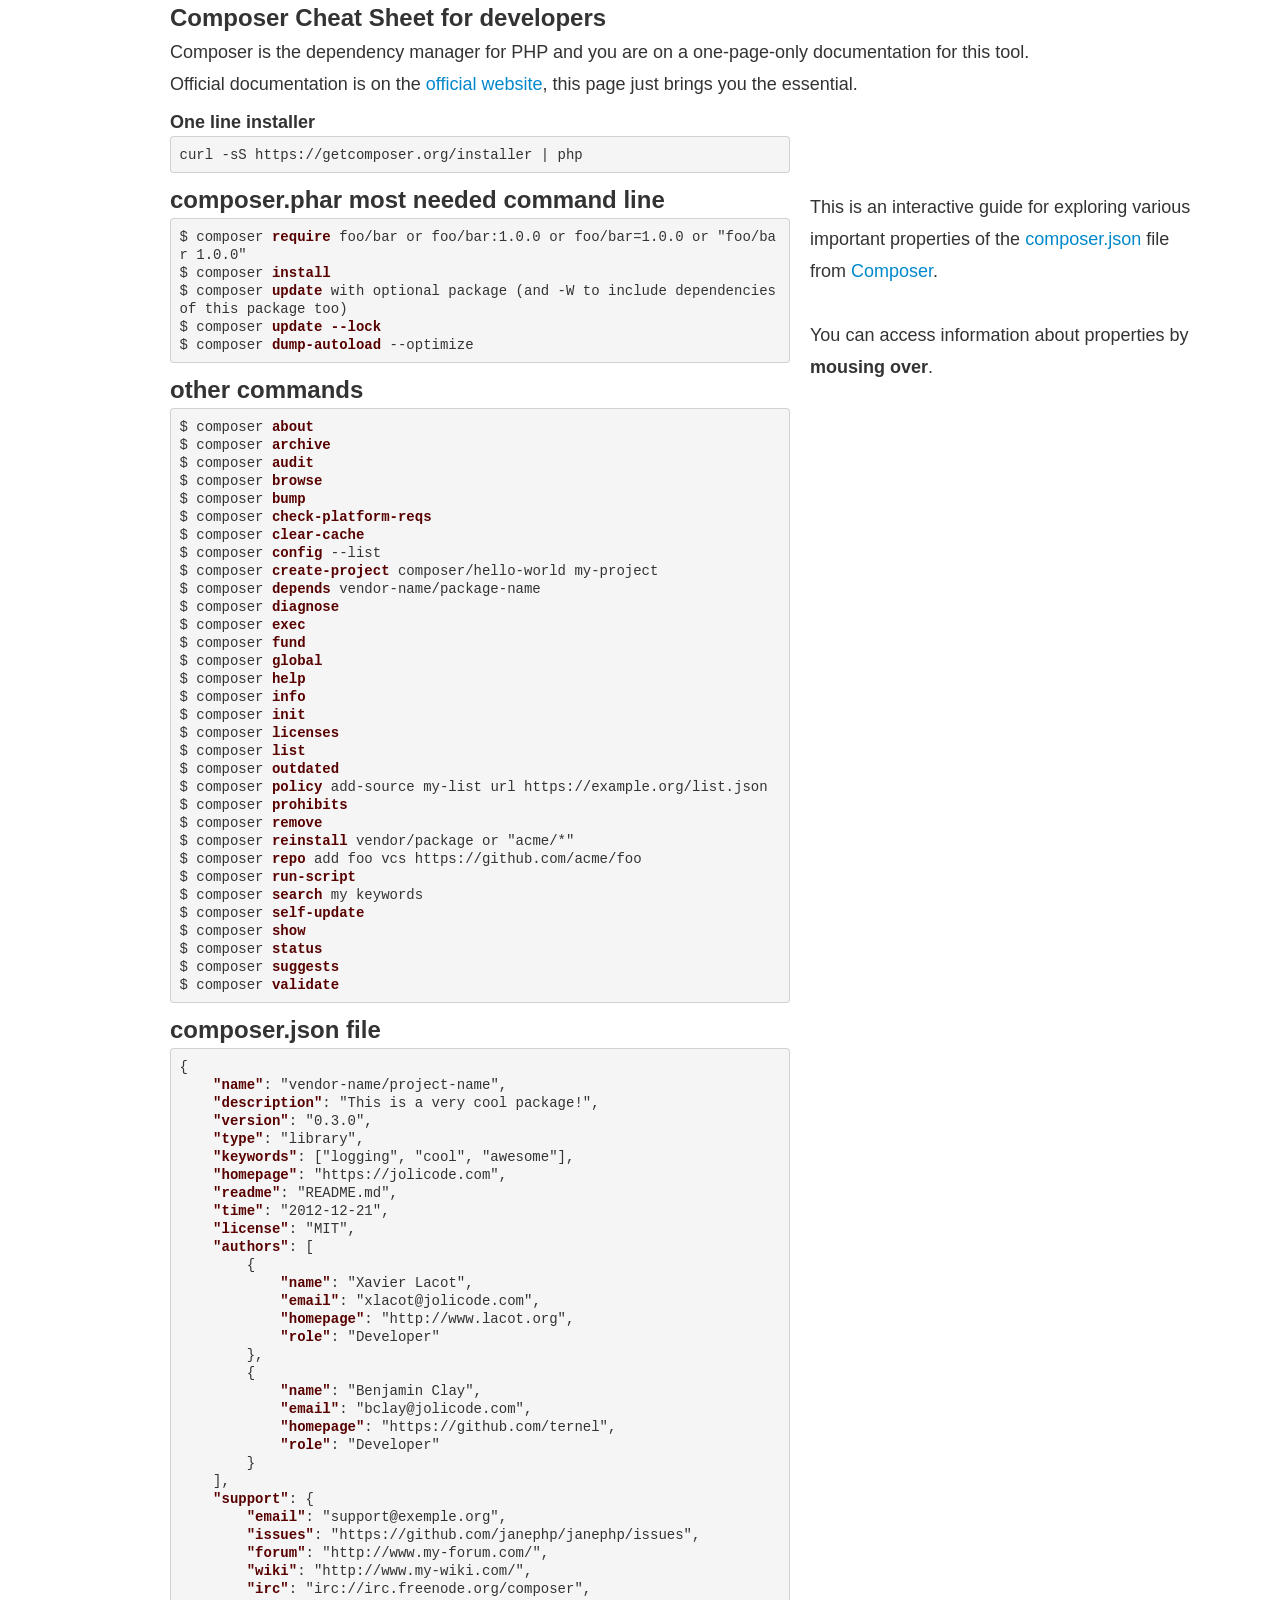
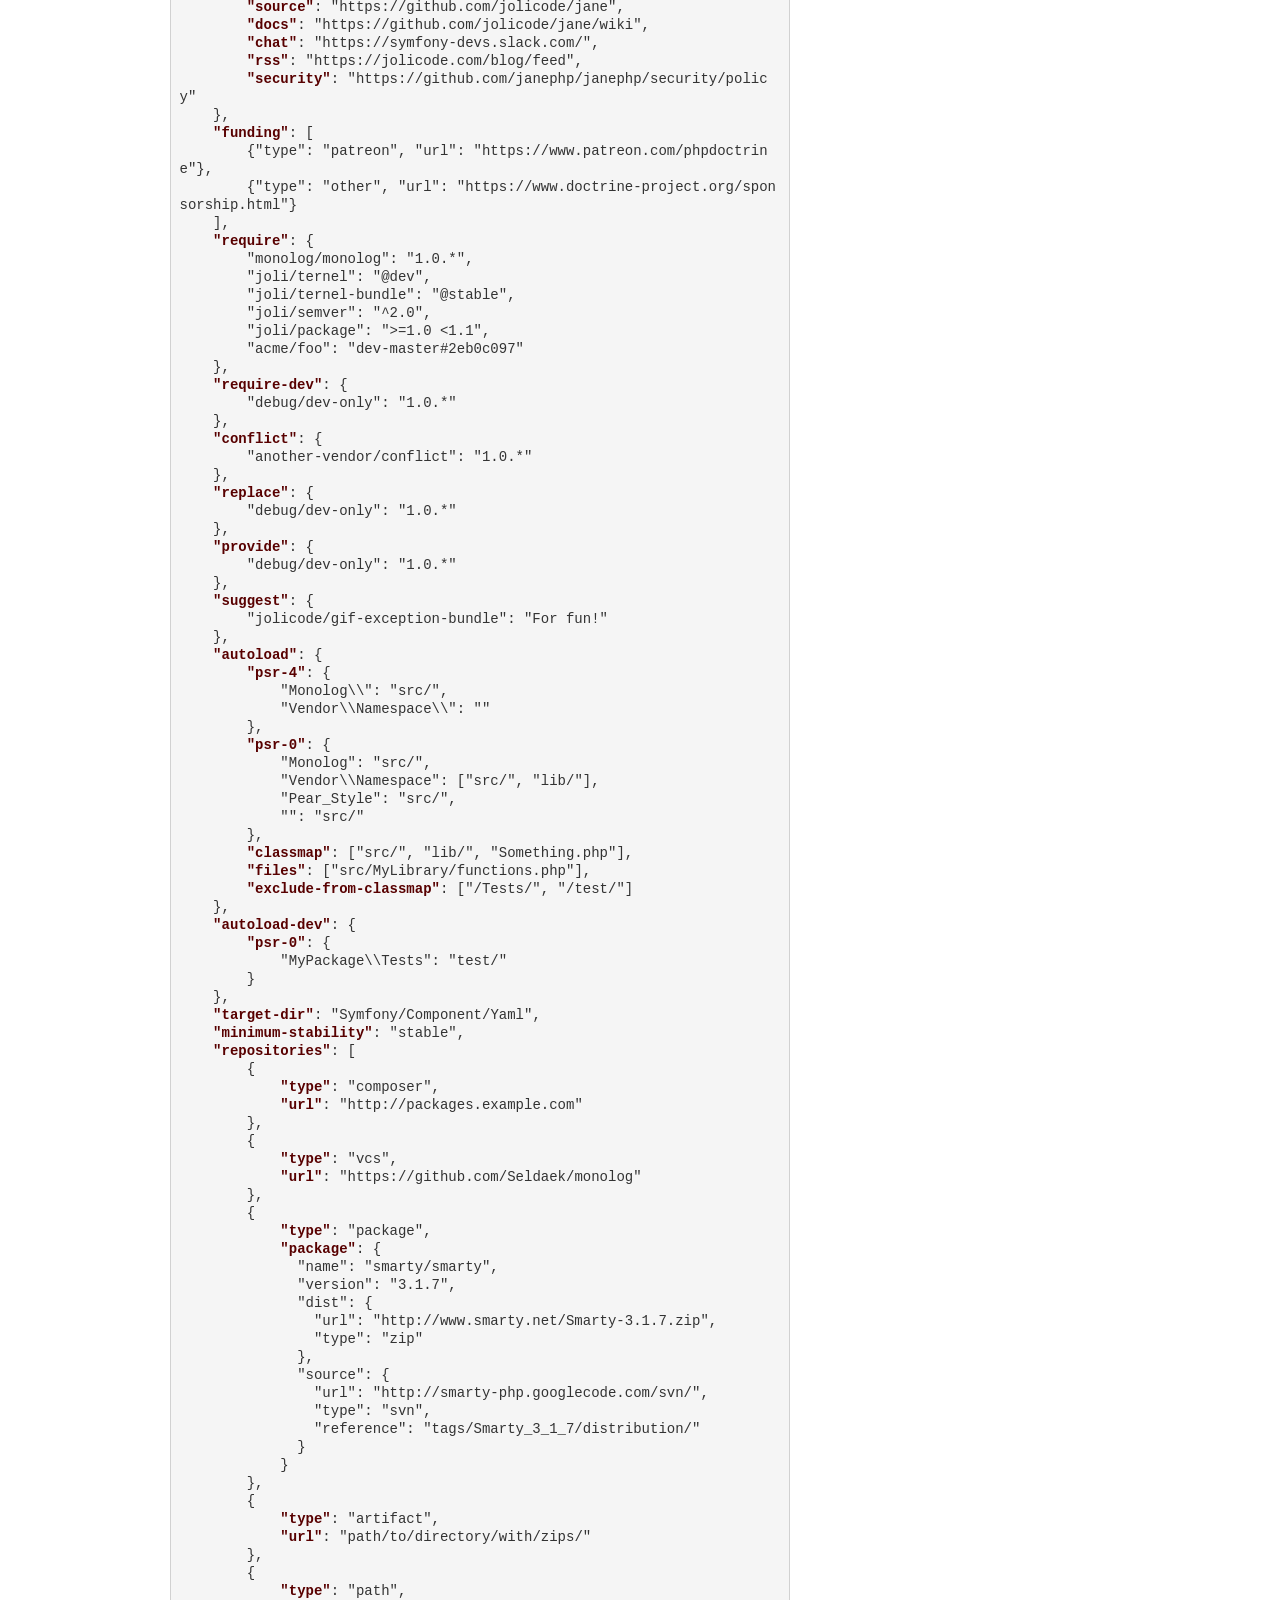
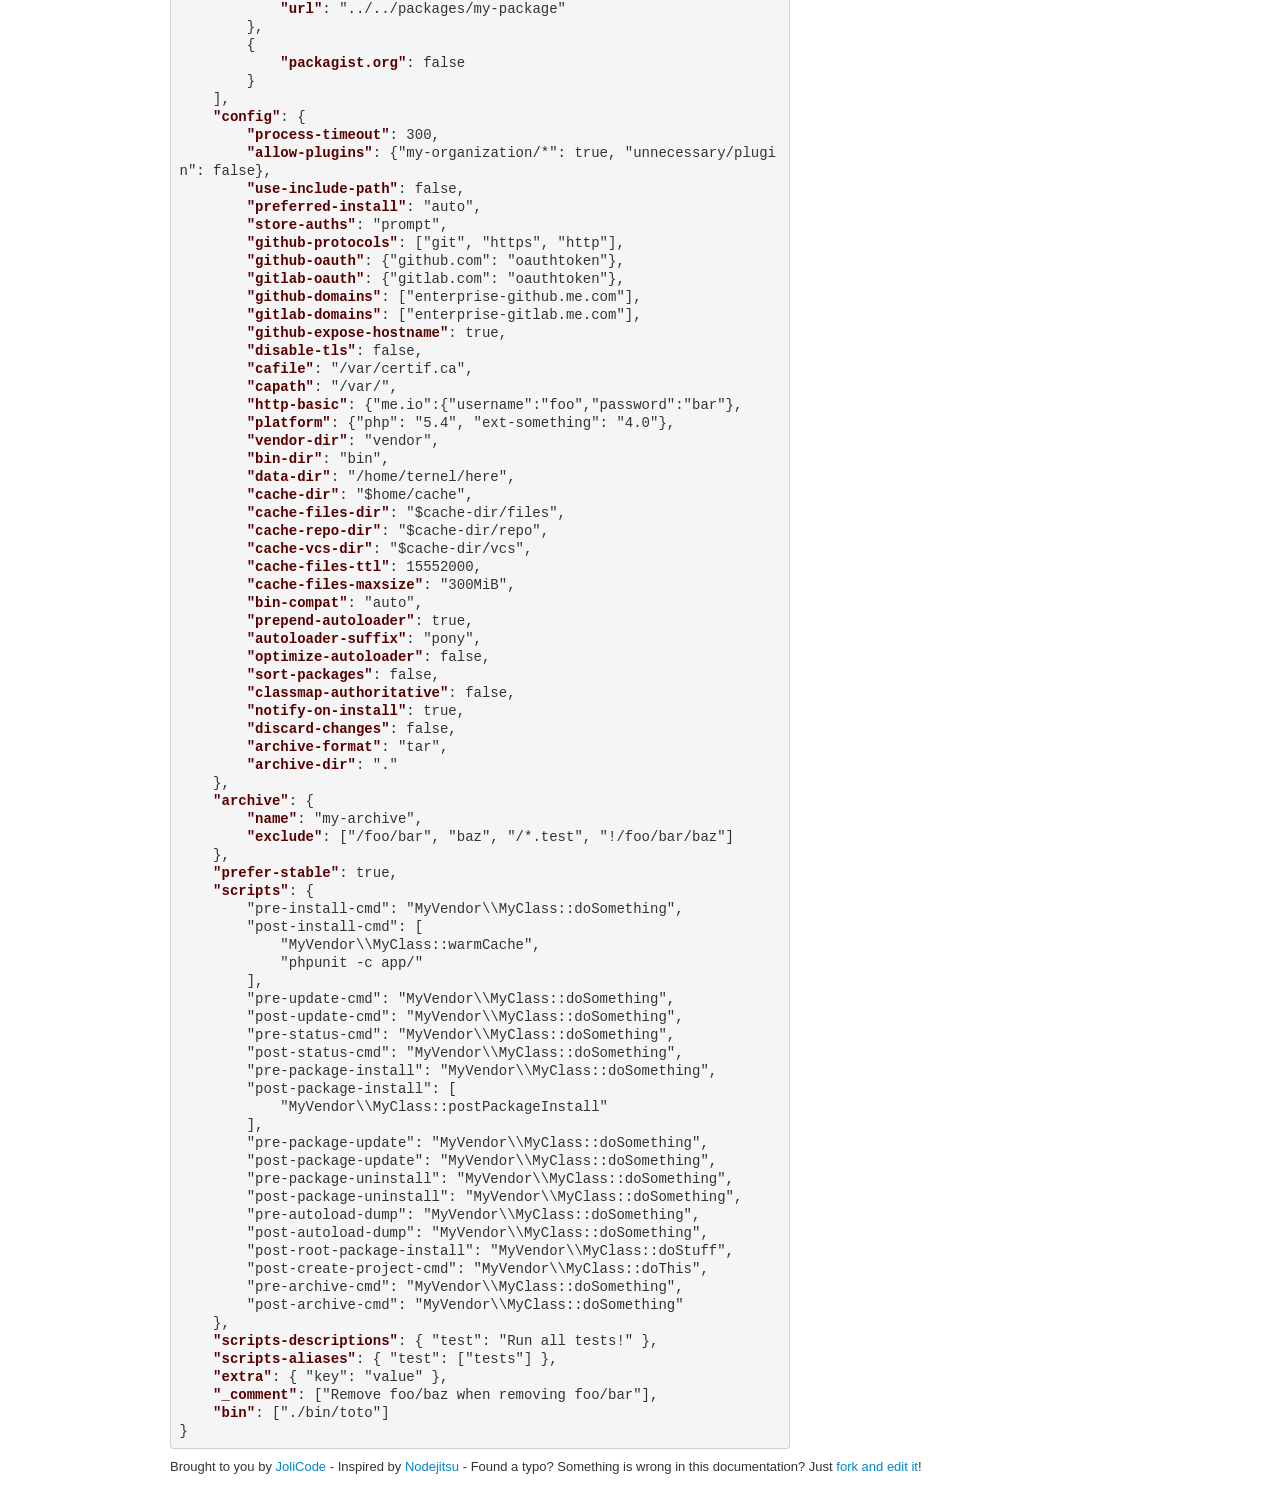
==== index.html @ 132d3a02 "Update cheatsheet to match current Composer 2.x docs - Add new composer.json properties: readme, fun" ====
<!doctype html>
<html lang="en">
  <head>
    <meta charset="utf-8">
    <meta name="viewport" content="width=device-width, initial-scale=1.0">
    <title>Composer.json Schema CheatSheet - Dependency Manager for PHP</title>
    <meta name="description" content="Fancy cheatsheet for Composer, the dependency manager of PHP" />
    <meta name="keywords" content="help, documentation, cheat sheet, composer" />
    <link rel="stylesheet" type="text/css" href="bootstrap.css?v2">
    <script type="text/javascript" src="jquery-1.7.2.min.js"></script>
    <script type="text/javascript">
    var schema = '';
    var hints = {
      "home": { "text": "This is an interactive guide for exploring various important properties of the <a href='http://composer.json.jolicode.com/'>composer.json</a> file from <a href='http://getcomposer.org'>Composer</a>. <br/> <br/> You can access information about properties by <strong>mousing over</strong>.", "deprecated": null },
      "name": { "text": "<p>The name of the package. It consists of vendor name and project name, separated by <code>/</code>.</p><br /><br />Examples:<br /><br />monolog/monolog<br />igorw/event-source<br />Required for published packages (libraries).<br /><br />The name must be lowercase and consist of words separated by <code>-</code>, <code>.</code> or <code>_</code>. Before Composer 2.0, a name could contain any character.", "deprecated": null },
      "description": { "text": "A short description of the package. Usually this is just one line long.<br /><br />Required for published packages (libraries).", "deprecated": null },
      "version": { "text": "This must follow the format of <code>X.Y.Z</code> or <code>vX.Y.Z</code> with an optional suffix of <code>-dev</code>, <code>-patch</code> (<code>-p</code>), <code>-alpha</code> (<code>-a</code>), <code>-beta</code> (<code>-b</code>) or <code>-RC</code>. The patch, alpha, beta and RC suffixes can also be followed by a number.<br /><br />Examples:<br /><br /><pre><code>1.0.0<br />1.0.2<br />1.1.0<br />0.2.5<br />1.0.0-dev<br />1.0.0-alpha3<br />1.0.0-beta2<br />1.0.0-RC5<br />v2.0.4-p1<br /><br /></code></pre>Optional if the package repository can infer the version from somewhere, such as the VCS tag name in the VCS repository. In that case it is also recommended to omit it.", "deprecated": null },
      "type": { "text": "<p>Package types are used for custom installation logic. If you have a package that needs some special logic, you can define a custom type. This could be a <code>symfony-bundle</code>, a <code>wordpress-plugin</code> or a <code>typo3-module</code>. These types will all be specific to certain projects, and they will need to provide an installer capable of installing packages of that type.</p>", "deprecated": null },
      "keywords": { "text": "An array of keywords that the package is related to. These can be used for searching and filtering.<br /><br />The special keywords <code>dev</code>, <code>testing</code> and <code>static analysis</code> make <code>composer require</code> prompt users to add the package to <code>require-dev</code> instead of <code>require</code>. Only unicode letters or numbers, space, dot, underscore and dash are allowed.", "deprecated": null },
      "homepage": { "text": "An URL to the website of the project.", "deprecated": null },
      "readme": { "text": "A relative path to the readme document. Defaults to <code>README.md</code>.<br /><br />Mainly useful for packages not on GitHub, as for GitHub packages Packagist.org will use the readme API to fetch the one detected by GitHub.", "deprecated": null },
      "time": { "text": "Release date of the version.<br />Must be in <code>YYYY-MM-DD</code> or <code>YYYY-MM-DD HH:MM:SS</code> format in UTC timezone.", "deprecated": null },
      "license": { "text": "The license of the package. This can be either a string or an array of strings.<br />The recommended notation for the most common licenses is (alphabetical):<br /><code>Apache-2.0<br />BSD-2-Clause<br />BSD-3-Clause<br />BSD-4-Clause<br />GPL-2.0-only / GPL-2.0-or-later<br />GPL-3.0-only / GPL-3.0-or-later<br />LGPL-2.1-only / LGPL-2.1-or-later<br />LGPL-3.0-only / LGPL-3.0-or-later<br />MIT</code><br />For closed-source software, you may use <code>proprietary</code> as the license identifier.", "deprecated": null },
      "authors": { "text": "The authors of the package. This is an array of objects.", "deprecated": null },
        "authors-name": { "text": "The author's name. Usually his real name.", "deprecated": null },
        "authors-email": { "text": "The author's email address.", "deprecated": null },
        "authors-homepage": { "text": "An URL to the author's website.", "deprecated": null },
        "authors-role": { "text": "The authors' role in the project (e.g. developer or translator)", "deprecated": null },
      "support": { "text": "Various information to get support about the project.", "deprecated": null },
        "support-email": { "text": "Email address for support.", "deprecated": null },
        "support-issues": { "text": "URL to the Issue Tracker.", "deprecated": null },
        "support-forum": { "text": "URL to the Forum.", "deprecated": null },
        "support-wiki": { "text": "URL to the Wiki.", "deprecated": null },
        "support-irc": { "text": "IRC channel for support, as irc://server/channel.", "deprecated": null },
        "support-source": { "text": "URL to browse or download the sources.", "deprecated": null },
        "support-docs": { "text": "URL to the documentation.", "deprecated": null },
        "support-chat": { "text": "URL to the chat channel.", "deprecated": null },
      "support-rss": { "text": "URL to the RSS feed.", "deprecated": null },
      "support-security": { "text": "URL to the vulnerability disclosure policy (VDP).", "deprecated": null },
      "funding": { "text": "A list of URLs to provide funding to the package authors for maintenance and development of new functionality.<br />Each entry consists of <code>type</code> (the platform, e.g. patreon, opencollective, tidelift or github) and <code>url</code>.", "deprecated": null },
      "require": { "text": "Lists packages required by this package. The package will not be installed unless those requirements can be met.<br />It take an object which maps package names to <a href=\"https://getcomposer.org/doc/01-basic-usage.md#package-versions\">version constraints</a>. <br/><code>require</code> and <code>require-dev</code> additionally support stability flags (root-only). These allow you to further restrict or expand the stability of a package beyond the scope of the <a href=\"http://getcomposer.org/doc/#minimum-stability\">minimum-stability</a> setting. You can apply them to a constraint, or just apply them to an empty constraint if you want to allow unstable packages of a dependency's dependency for example.<br /><code>require</code> and <code>require-dev</code> additionally support explicit references (i.e. commit) for dev versions to make sure they are blocked to a given state, even when you run update. These only work if you explicitly require a dev version and append the reference with <code>#&lt;ref&gt;</code>.<br /><br />Examples:<br /><br /><pre><code><br /><span class=\"key\">\"vendor/package\": </span> \"1.3.2\", <br />// exactly 1.3.2<br /><span class=\"key\">\"vendor/package\": </span> \"&gt=1.3.2\", <br />// anything above or equal to 1.3.2<br /><span class=\"key\">\"vendor/package\": </span> \"&lt1.3.2\", <br />// anything below 1.3.2<br /><span class=\"key\">\"vendor/package\": </span> \"1.3.*\", <br />// &gt=1.3.0 &lt1.4.0<br /><span class=\"key\">\"vendor/package\": </span> \"~1.3.2\", <br />// &gt=1.3.2 &lt1.4.0<br /><span class=\"key\">\"vendor/package\": </span> \"~1.3\", <br />// &gt=1.3.0 &lt2.0.0<br /><span class=\"key\">\"vendor/package\": </span> \"^1.3.2\", <br />// &gt=1.3.2 &lt2.0.0<br /><span class=\"key\">\"vendor/package\": </span> \"^0.3.2\", <br />// &gt=0.3.2 &lt0.4.0 // except if major version is 0 <br /><br />&gt, &lt, &gt=, &lt= specify upper / lower bounds<br />* wildcard<br />~ allows last digit specified to go up<br />^ doesn't allow breaking changes</code></pre>", "deprecated": "The <code>dev-master#&lt;ref&gt;</code> explicit references are discouraged and not actively supported: the package metadata is read from the branch, not the pinned commit. Only use as a temporary fix during development; prefer tagged releases." },
      "require-dev": { "text": "Lists packages required for developing this package, or running tests, etc. (root-only).<br /><br />The dev requirements of the root package are installed by default. Both <code>install</code> and <code>update</code> support the <code>--no-dev</code> option that prevents dev dependencies from being installed.<br />Packages listed here and their dependencies can not overrule the resolution found with the packages listed in require. If you run into such a conflict, you can specify the conflicting package in the require section and require the right version number to resolve the conflict.<br /><br />Examples:<br /><br /><pre><code><br /><span class=\"key\">\"vendor/package\": </span> \"1.3.2\", <br />// exactly 1.3.2<br /><span class=\"key\">\"vendor/package\": </span> \"&gt=1.3.2\", <br />// anything above or equal to 1.3.2<br /><span class=\"key\">\"vendor/package\": </span> \"&lt1.3.2\", <br />// anything below 1.3.2<br /><span class=\"key\">\"vendor/package\": </span> \"1.3.*\", <br />// &gt=1.3.0 &lt1.4.0<br /><span class=\"key\">\"vendor/package\": </span> \"~1.3.2\", <br />// &gt=1.3.2 &lt1.4.0<br /><span class=\"key\">\"vendor/package\": </span> \"~1.3\", <br />// &gt=1.3.0 &lt2.0.0<br /><span class=\"key\">\"vendor/package\": </span> \"^1.3.2\", <br />// &gt=1.3.2 &lt2.0.0<br /><span class=\"key\">\"vendor/package\": </span> \"^0.3.2\", <br />// &gt=0.3.2 &lt0.4.0 // except if major version is 0 <br /><br />&gt, &lt, &gt=, &lt= specify upper / lower bounds<br />* wildcard<br />~ allows last digit specified to go up<br />^ doesn't allow breaking changes</code></pre>", "deprecated": null },
      "conflict": { "text": "Lists packages that conflict with this version of this package. They will not be allowed to be installed together with your package.<br /><br />Note: when specifying ranges like <code>&lt;1.0 &gt;=1.1</code>, this conflicts with all versions that are less than 1.0 <em>and</em> equal or newer than 1.1 at the same time — you probably want <code>&lt;1.0 || &gt;=1.1</code> instead.", "deprecated": null },
      "replace": { "text": "Lists packages that are replaced by this package. This allows you to fork a package, publish it under a different name with its own version numbers, while packages requiring the original package continue to work with your fork because it replaces the original package.<br /><br />This is also useful for packages that contain sub-packages, for example the main symfony/symfony package contains all the Symfony Components which are also available as individual packages. If you require the main package it will automatically fulfill any requirement of one of the individual components, since it replaces them.<br /><br />Caution is advised when using replace for the sub-package purpose explained above. You should then typically only replace using <code>self.version</code> as a version constraint, to make sure the main package only replaces the sub-packages of that exact version, and not any other version, which would be incorrect.", "deprecated": null },
      "provide": { "text": "List of other packages that are provided by this package. This is mostly useful for implementations of common interfaces. A package could depend on some virtual package e.g. <code>psr/log-implementation</code>, any library that implements this interface would simply list it in <code>provide</code>.<br /><br />Using <code>provide</code> with the name of an actual package rather than a virtual one implies that the code of that package is also shipped, in which case <code>replace</code> is generally a better choice.", "deprecated": null },
      "suggest": { "text": "Suggested packages that can enhance or work well with this package. These are just informational and are displayed after the package is installed, to give your users a hint that they could add more packages, even though they are not strictly required.<br />The format is like package links above, except that the values are free text and not version constraints.", "deprecated": null },
      "autoload": { "text": "Autoload mapping for a PHP autoloader.<br/><br/>Currently <a href=\"http://www.php-fig.org/psr/psr-4/\">PSR-4</a> autoloading, <a href=\"https://github.com/php-fig/fig-standards/blob/master/accepted/PSR-0.md\">PSR-0</a> autoloading, classmap generation and files are supported. PSR-4 is the recommended way though since it offers greater ease of use (no need to regenerate the autoloader when you add classes).<br /><br />Under the <code>psr-4</code> key you define a mapping from namespaces to paths, relative to the package root. When autoloading a class like <code>Foo\\Bar\\Baz</code> a namespace prefix <code>Foo\\</code> pointing to a directory <code>src/</code> means that the autoloader will look for a file named <code>src/Bar/Baz.php</code> and include it if present. Note that as opposed to the older PSR-0 style, the prefix (<code>Foo\\</code>) is not present in the file path.<br /><br />Under the <code>psr-0</code> key you define a mapping from namespaces to paths, relative to the package root. Note that this also supports the PEAR-style non-namespaced convention.", "deprecated": null },
      "autoload-dev": { "text": "Same as \"autoload\", but only considered in development mode (root-only).", "deprecated": null },
      "autoload-exclude-from-classmap": { "text": "If you want to exclude some files or folders from the classmap you can use the <code>exclude-from-classmap</code> property. Useful to exclude test classes in your live environment, for example, as those will be skipped from the classmap even when building an optimized autoloader.<br /><br />The paths are absolute from the package root directory, and support <code>*</code> to match anything but a slash, and <code>**</code> to match anything (<code>**</code> is implicitly added to the end of the paths).", "deprecated": null },
      "target-dir": { "text": "Defines the installation target.<br /><br />In case the package root is below the namespace declaration you cannot autoload properly. target-dir solves this problem.<br /><br />An example is Symfony. There are individual packages for the components. The Yaml component is under <code>Symfony\\Component\\Yaml</code>. The package root is that Yaml directory. To make autoloading possible, we need to make sure that it is not installed into <code>vendor/symfony/yaml</code>, but instead into <code>vendor/symfony/yaml/Symfony/Component/Yaml</code>, so that the autoloader can load it from <code>vendor/symfony/yaml</code>.", "deprecated": "Deprecated in favor of PSR-4: only present to support legacy PSR-0 style autoloading. Not scheduled for removal, but all new code should preferably use PSR-4 without target-dir." },
      "minimum-stability": { "text": "This defines the default behavior for filtering packages by stability. This defaults to <code>stable</code>, so if you rely on a <code>dev</code> package, you should specify it in your file to avoid surprises.<br />All versions of each package are checked for stability, and those that are less stable than the <code>minimum-stability</code> setting will be ignored when resolving your project dependencies. Specific changes to the stability requirements of a given package can be done in <code>require</code> or <code>require-dev</code>.Available options are <code>dev</code>, <code>alpha</code>, <code>beta</code>, <code>RC</code>, and <code>stable</code> (root-only).", "deprecated": null },
      "repositories": { "text": "Custom package repositories to use (root-only: repository declarations of dependencies are ignored).<br />By default composer just uses the packagist repository. By specifying repositories you can get packages from elsewhere. Order is significant: Composer looks from the first to the last repository and picks the first match.", "deprecated": "The <code>pear</code> repository type was removed in Composer 2.0. The object (key/value) notation for repositories is deprecated in favor of the array notation, which now also supports a <code>name</code> property per repository." },
      "repositories-composer": { "text": "The main repository type is the <code>composer</code> repository. It uses a single <code>packages.json</code> file that contains all of the package metadata.<br />This is also the repository type that packagist uses. To reference a <code>composer</code> repository, just supply the path before the <code>packages.json</code> file. In case of packagist, that file is located at <code>/packages.json</code>, so the URL of the repository would be <code>repo.packagist.org</code>. For <code>example.org/packages.json</code> the repository URL would be <code>example.org</code>.<br/>See the <a href=\"http://getcomposer.org/doc/05-repositories.md#composer\">full documentation</a>.", "deprecated": null },
      "repositories-vcs": { "text": "VCS stands for version control system. This includes versioning systems like git, svn or hg. Composer has a repository type for installing packages from these systems.<br/>See the <a href=\"http://getcomposer.org/doc/05-repositories.md#vcs\">full documentation</a>.", "deprecated": null },
      "repositories-package": { "text": "If you want to use a project that does not support composer through any of the means above, you still can define the package yourself by using a <code>package</code> repository.<br />Basically, you define the same information that is included in the <code>composer</code> repository's <code>packages.json</code>, but only for a single package. Again, the minimum required fields are <code>name</code>, <code>version</code>, and either of <code>dist</code> or <code>source</code>.<br/>See the <a href=\"http://getcomposer.org/doc/05-repositories.md#package\">full documentation</a>.", "deprecated": null },
      "repositories-artifact": { "text": "There are some cases, when there is no ability to have one of the previously mentioned repository types online, even the VCS one. Typical example could be cross-organisation library exchange through built artifacts. Of course, most of the times they are private. To simplify maintenance, one can simply use a repository of type <code>artifact</code> with a folder containing ZIP archives of those private packages.<br/>See the <a href=\"http://getcomposer.org/doc/05-repositories.md#artifact\">full documentation</a>.", "deprecated": null },
      "repositories-path": { "text": "In addition to the artifact repository, you can use the path one, which allows you to depend on a relative directory. This can be especially useful when dealing with monolith repositories.<br/>See the <a href=\"http://getcomposer.org/doc/05-repositories.md#path\">full documentation</a>.", "deprecated": null },
      "repositories-disabling-packagist": { "text": "You can disable the default Packagist.org repository by adding this to your <code>composer.json</code>.<br/>See the <a href=\"https://getcomposer.org/doc/05-repositories.md#disabling-packagist-org\">full documentation</a>.", "deprecated": null },
      "config": { "text": "A set of configuration options. It is only used for projects.", "deprecated": null },
      "config-vendor-dir": { "text": "The location where all packages are installed.", "deprecated": null },
      "config-bin-dir": { "text": "The location where all binaries are linked.", "deprecated": null },
      "config-process-timeout": { "text": "The timeout in seconds for process executions, defaults to 300 (5mins).", "deprecated": null },
      "config-allow-plugins": { "text": "Defaults to <code>{}</code>. As of Composer 2.2.0, allows you to restrict which Composer plugins are able to execute code during a Composer run. Set it to an object with package name patterns as keys, values being <code>true</code> to allow and <code>false</code> to disallow while suppressing further warnings and prompts. You can also set it to <code>false</code> to disallow all plugins, or <code>true</code> to allow all (NOT recommended).", "deprecated": null },
      "config-notify-on-install": { "text": "Composer allows repositories to define a notification URL, so that they get notified whenever a package from that repository is installed. This option allows you to disable that behaviour.", "deprecated": null },
      "config-github-protocols": { "text": "A list of protocols to use for github.com clones, in priority order.", "deprecated": null },
      "config-use-include-path": { "text": "If true, the Composer autoloader will also look for classes in the PHP include path.", "deprecated": null },
      "config-preferred-install": { "text": "Can be any of <code>source</code>, <code>dist</code> or <code>auto</code>. This option allows you to set the install method Composer will prefer to use.", "deprecated": null },
      "config-github-oauth": { "text": "A list of domain names and oauth keys. Oauthtoken is used to access private repositories on github and to circumvent the low IP-based rate limiting of their API.", "deprecated": null },
      "config-gitlab-oauth": { "text": "A list of domain names and oauth keys. Oauthtoken is used to access private repositories on gitlab.", "deprecated": null },
      "config-github-domains": { "text": "A list of domains to use in github mode. This is used for GitHub Enterprise setups, defaults to [\"github.com\"].", "deprecated": null },
      "config-gitlab-domains": { "text": "A list of domains to use in gitlab mode.", "deprecated": null },
      "config-disable-tls": { "text": "If set to true all HTTPS URLs will be tried with HTTP instead and no network level encryption is performed. Enabling this is a security risk and is NOT recommended. The better way is to enable the php_openssl extension in php.ini.", "deprecated": null },
      "config-cafile": { "text": "Location of Certificate Authority file on local filesystem. In PHP 5.6+ you should rather set this via openssl.cafile in php.ini, although PHP 5.6+ should be able to detect your system CA file automatically.", "deprecated": null },
      "config-capath": { "text": "If cafile is not specified or if the certificate is not found there, the directory pointed to by capath is searched for a suitable certificate. capath must be a correctly hashed certificate directory.", "deprecated": null },
      "config-http-basic": { "text": "A hash of domain name => {\"username\": \"...\", \"password\": \"...\"}.", "deprecated": null },
      "config-platform": { "text": "Lets you fake platform packages (PHP and extensions) so that you can emulate a production env or define your target platform in the config.", "deprecated": null },
      "config-store-auths": { "text": "What to do after prompting for authentication, one of: true (store), false (do not store) or \"prompt\" (ask every time), defaults to prompt.", "deprecated": null },
      "config-cache-dir": { "text": "Stores all the caches used by composer. See also <a href=\"http://getcomposer.org/doc/03-cli.md#composer-home\">COMPOSER_HOME</a>.", "deprecated": null },
      "config-data-dir": { "text": "Defaults to <code>C:\Users\User\AppData\Roaming\Composer</code> on Windows, $XDG_DATA_HOME/composer on unix systems that follow the XDG Base Directory Specifications, and $home on other unix systems. Right now it is only used for storing past composer.phar files to be able to rollback to older versions.", "deprecated": null },
      "config-cache-files-dir": { "text": "Stores the zip archives of packages.", "deprecated": null },
      "config-cache-repo-dir": { "text": "Stores repository metadata for the composer type and the VCS repos of type svn, github and bitbucket.", "deprecated": null },
      "config-cache-vcs-dir": { "text": "Stores VCS clones for loading VCS repository metadata for the git/hg types and to speed up installs.", "deprecated": null },
      "config-cache-files-ttl": { "text": "Composer caches all dist (zip, tar, ...) packages that it downloads. Those are purged after six months of being unused by default. This option allows you to tweak this duration (in seconds) or disable it completely by setting it to 0.", "deprecated": null },
      "config-cache-files-maxsize": { "text": "Composer caches all dist (zip, tar, ...) packages that it downloads. When the garbage collection is periodically ran, this is the maximum size the cache will be able to use. Older (less used) files will be removed first until the cache fits.", "deprecated": null },
      "config-bin-compat": { "text": "Defaults to <code>auto</code>. Determines the compatibility of the binaries to be installed. If it is auto then Composer only installs .bat proxy files when on Windows. If set to <code>full</code> then both .bat files for Windows and scripts for Unix-based operating systems will be installed for each binary. This is mainly useful if you run Composer inside a linux VM but still want the .bat proxies available for use in the Windows host OS.", "deprecated": null },
      "config-discard-changes": { "text": "Can be any of <code>true</code>, <code>false</code> or <code>stash</code>. This option allows you to set the default style of handling dirty updates when in non-interactive mode. true will always discard changes in vendors, while <code>stash</code> will try to stash and reapply. Use this for CI servers or deploy scripts if you tend to have modified vendors.", "deprecated": null },
      "config-autoloader-suffix": { "text": "Optional string to be used as a suffix for the generated Composer autoloader. When null a random one will be generated.", "deprecated": null },
      "config-optimize-autoloader": { "text": "Always optimize when dumping the autoloader.", "deprecated": null },
      "config-prepend-autoloader": { "text": "If false, the composer autoloader will not be prepended to existing autoloaders, defaults to true.", "deprecated": null },
      "config-sort-packages": { "text": "Defaults to false. If true, the require command keeps packages sorted by name in <code>composer.json</code> when adding a new package.", "deprecated": null },
      "config-classmap-authoritative": { "text": "Defaults to false. If true, the Composer autoloader will only load classes from the classmap. Implies optimize-autoloader.", "deprecated": null },
      "config-github-expose-hostname": { "text": "Defaults to true. If false, the OAuth tokens created to access the github API will have a date instead of the machine hostname.", "deprecated": null },
      "config-archive-format": { "text": "Defaults to tar. Composer allows you to add a default archive format when the workflow needs to create a dedicated archiving format.", "deprecated": null },
      "config-archive-dir": { "text": "Defaults to .. Composer allows you to add a default archive directory when the workflow needs to create a dedicated archiving format. Or for easier development between modules.", "deprecated": null },
      "scripts": { "text": "Composer allows you to hook into various parts of the installation process through the use of scripts.<br />A script is a callback (defined as a static method) or a shell command that will be called when the event it listens on is triggered.<br/> Let's take a look to the full list of <a href=\"http://getcomposer.org/doc/articles/scripts.md#event-types\">Event Types</a>.<br /><br /><code>scripts</code> is a root-only field. Custom scripts can also get descriptions via <code>scripts-descriptions</code> and aliases via <code>scripts-aliases</code>.", "deprecated": null },
      "scripts-descriptions": { "text": "Descriptions for the custom commands defined in <code>scripts</code>, shown by <code>composer list</code> and <code>composer run -l</code> instead of the default \"Runs the ... script as defined in composer.json\".", "deprecated": null },
      "scripts-aliases": { "text": "Alternate names for the custom commands defined in <code>scripts</code>, as an array of strings per script. Available as of Composer 2.7.", "deprecated": null },
      "extra": { "text": "Arbitrary extra data for consumption by <code>scripts</code>.<br />This can be virtually anything. To access it from within a script event handler, you can do:<br /><pre><code>$extra = $event-&gt;getComposer()-&gt;getPackage()-&gt;getExtra();</code></pre>", "deprecated": null },
      "_comment": { "text": "Top level key used as a place to store comments (it can be a string or array of strings).", "deprecated": null },
      "bin": { "text": "A set of files that should be treated as binaries and symlinked into the <code>bin-dir</code> (from config).", "deprecated": null },
      "archive": { "text": "Options for creating package archives.<br />The example will include <code>/dir/foo/bar/file</code>, <code>/foo/bar/baz</code>, <code>/file.php</code>, <code>/foo/my.test</code> but it will exclude <code>/foo/bar/any</code>, <code>/foo/baz</code>, and <code>/my.test</code>.", "deprecated": null },
      "archive-name": { "text": "Allows configuring base name for archive. By default (if not configured, and <code>--file</code> is not passed as command-line argument), <code>preg_replace('#[^a-z0-9-_]#i', '-', name)</code> is used.", "deprecated": null },
      "archive-exclude": { "text": "Allows configuring a list of patterns for excluded paths. The pattern syntax matches .gitignore files. A leading exclamation mark (!) will result in any matching files to be included even if a previous pattern excluded them, a leading slash will only match at the beginning of the project relative path and an asterisk will not expand to a directory separator.", "deprecated": null },
      "prefer-stable": { "text": "When this is enabled, Composer will prefer more stable packages over unstable ones when finding compatible stable packages is possible. If you require a dev version or only alphas are available for a package, those will still be selected granted that the minimum-stability allows for it (root-only).", "deprecated": null },
      "phar-about": { "text": "Short information about Composer.", "deprecated": null },
      "phar-archive": { "text": "Create an archive of this composer package.", "deprecated": null },
      "phar-audit": { "text": "Audits the packages you have installed against dependency policies, such as security advisories (using the Packagist.org API by default or other repositories if specified in the <code>repositories</code> section), abandoned packages and packages flagged as malware.<br /><br />Exit codes: <code>0</code> no issues, <code>1</code> packages matching dependency policies were found.<br /><br />Options: <code>--no-dev</code>, <code>--locked</code>, <code>--format=table|plain|json|summary</code>, <code>--abandoned=ignore|report|fail</code>, <code>--ignore-severity</code>.", "deprecated": null },
      "phar-browse": { "text": "Aliased to <code>home</code>, opens the package's repository URL or homepage in your browser.", "deprecated": null },
      "phar-bump": { "text": "Increases the lower limit of your composer.json requirements to the currently installed versions. This helps ensure your dependencies do not accidentally get downgraded due to some other conflict.<br /><br />Running this blindly on libraries is NOT recommended as it will narrow down your allowed dependencies. Options: <code>--dev-only</code>, <code>--no-dev-only</code>, <code>--dry-run</code>.", "deprecated": null },
      "phar-check-platform-reqs": { "text": "Checks that your PHP and extensions versions match the platform requirements of the installed packages. Useful to verify that a production server has all the extensions needed to run a project.<br /><br />Unlike update/install, this command ignores <code>config.platform</code> settings and checks the real platform packages. Options: <code>--lock</code>, <code>--no-dev</code>, <code>--format=text|json</code>.", "deprecated": null },
      "phar-clear-cache": { "text": "Aliased to <code>clearcache</code>, clears composer's internal package cache.", "deprecated": null },
      "phar-config": { "text": "Allows you to edit some basic composer settings in either the local <code>composer.json</code> file or the global config.json file.", "deprecated": null },
      "phar-create-project": { "text": "Create new project from a package into given directory.", "deprecated": null },
      "phar-depends": { "text": "Tell you which other packages depend on a certain package. You can specify which link types (require, require-dev) should be included in the listing. By default both are used.", "deprecated": null },
      "phar-dump-autoload": { "text": "If you need to update the autoloader because of new classes in a classmap package for example, you can use \"dump-autoload\" to do that without having to go through an install or update.<br /><br />Use <b>--optimize</b> to convert PSR-0/4 autoloading to classmap to get a faster autoloader. <strong>This is strongly recommended for production (you can get a 20% boost)</strong>, but can take a bit of time to run so it is currently not done by default.<br/><br/>You can also use the <code>dumpautoload</code> alias.", "deprecated": null },
      "phar-diagnose": { "text": "If you think you found a bug, or something is behaving strangely, you might want to run the diagnose command to perform automated checks for many common problems.", "deprecated": null },
      "phar-exec": { "text": "Execute a vendored binary/script.", "deprecated": null },
      "phar-fund": { "text": "Discover how to help fund the maintenance of your dependencies. Lists all funding links from the installed dependencies (from the <code>funding</code> key of their composer.json). Use <code>--format=json</code> for machine-readable output.", "deprecated": null },
      "phar-help": { "text": "Display help for all the other commands: <code>composer help install</code>.", "deprecated": null },
      "phar-global": { "text": "The global command allows you to run other commands like <code>install</code>, <code>require</code> or <code>update</code> as if you were running them from the <code>COMPOSER_HOME</code> directory.<br /><br />This can be used to install CLI utilities globally and if you add <code>$COMPOSER_HOME/vendor/bin</code> to your <code>$PATH</code> environment variable.<br /><code>$ composer global require friendsofphp/php-cs-fixer</code><br />Now the <code>php-cs-fixer</code> binary is available globally (make sure the global <code>bin-dir</code> is in your <code>$PATH</code> environment variable — get its location with <code>composer global config bin-dir --absolute</code>).", "deprecated": null },
      "phar-init": { "text": "Creates a basic <code>composer.json</code> file in current directory.<br/><br/>When you run the command it will interactively ask you to fill in the fields, while using some smart defaults.", "deprecated": null },
      "phar-install": { "text": "Parses the <code>composer.json</code> file and downloads the needed dependencies.<br/><br/>The <code>install</code> command reads the <code>composer.json</code> file from the current directory, resolves the dependencies, and installs them into <code>vendor</code>.<br/>If there is no <code>composer.lock</code> file, composer will create one after dependency resolution. The <code>--no-scripts</code> option is useful to bypass the configured pre and post scripts.<br/><br/>When a <code>composer.lock</code> file is present installs the exact package versions listed in <code>composer.lock</code> to ensure that they are consistent for everyone.<br/><br/>Committing <code>composer.lock</code> to VC is important because it will cause anyone who sets up the project to use the exact same versions of the dependencies that you are using.", "deprecated": null },
      "phar-info": { "text": "Show information about packages.", "deprecated": null },
      "phar-licenses": { "text": "Show information about licenses of dependencies.", "deprecated": null },
      "phar-list": { "text": "Lists commands", "deprecated": null },
      "phar-policy": { "text": "Manage custom dependency policies and their sources in your composer.json under <code>config.policy</code>. A source points Composer at a remote URL which provides the set of package versions the policy applies to.<br /><br />Currently only <code>url</code> is supported as source type, and URLs must start with <code>https://</code>.", "deprecated": null },
      "phar-outdated": { "text": "Shows a list of installed packages that have updates available (with colors!), including their current and latest versions. <br><ul><li>Green: The package is up to date!</li><li>Yellow: There's a new version, but possibly with BC break, there may be some work to install the new version.</li><li>Red: There should be no BC break (semver), you should upgrade the package.</li></ul>", "deprecated": null },
      "phar-prohibits": { "text": "Tells you which packages are blocking a given package from being installed.", "deprecated": null },
      "phar-remove": { "text": "Removes a package from the require or require-dev: <code>remove vendor/package vendor/package2</code>.", "deprecated": null },
      "phar-reinstall": { "text": "Looks up installed packages by name, uninstalls them and reinstalls them. This lets you do a clean install of a package if you messed with its files.<br /><br />You can specify more than one package name, or use a wildcard: <code>composer reinstall \"acme/*\"</code>.", "deprecated": null },
      "phar-repo": { "text": "Manage repositories in your composer.json: <code>list</code>, <code>add</code>, <code>remove</code>, <code>set-url</code>, <code>get-url</code>, <code>enable</code>/<code>disable</code> packagist.org.<br /><br />More powerful and recommended over <code>composer config repositories.*</code>. Options: <code>--global</code>, <code>--append</code> (lower priority), <code>--before</code>/<code>--after</code> [name].", "deprecated": null },
      "phar-require": { "text": "Adds required packages to your <code>composer.json</code> and installs them.<br /><br/>The <code>require</code> command adds new packages to the <code>composer.json</code> file from the current directory.<br/>After adding/changing the requirements, the modified requirements will be installed or updated.", "deprecated": null },
      "phar-run-script": { "text": "Run the scripts manually, just give it the script name and optionally <code>--no-dev</code> to disable the dev mode.", "deprecated": null },
      "phar-search": { "text": "Search for packages.<br /><br />The search command allows you to search through the current project's package repositories. Usually, this will be just packagist. You simply pass it the terms you want to search for.", "deprecated": null },
      "phar-self-update": { "text": "Updates <code>composer.phar</code> to the lastest version.<br/><br/>Running the <code>self-update</code> command could solve some problems and save you some time too.<br/><br/>You can also use the <code>selfupdate</code> alias.", "deprecated": null },
      "phar-show": { "text": "List all of the available packages, you can use the show command like this <code>show -v symfony/symfony</code> to list the available versions.", "deprecated": null },
      "phar-status": { "text": "If you often need to modify the code of your dependencies and they are installed from source, the status command allows you to check if you have local changes in any of them.", "deprecated": null },
      "phar-suggests": { "text": "Lists all packages suggested by currently installed set of packages. You can optionally pass one or multiple package names in the format of <code>vendor/package</code> to limit output to suggestions made by those packages only.", "deprecated": null },
      "phar-update": { "text": "Updates your dependencies to the latest version, and updates the <code>composer.lock</code> file.<br/><br/>In order to get the latest versions of the dependencies and to update the <code>composer.lock</code> file, you should use the <code>update</code> command.<br/>This will resolve all dependencies of the project and write the exact versions into <code>composer.lock</code>.<br /><br />This command is also aliased as <code>upgrade</code>.", "deprecated": null },
      "phar-update-lock": { "text": "Sometimes, you might get this warning:<br /><pre><code style=\"word-break: initial;\">Warning: The lock file is not up to date with the latest changes in composer.json, you may be getting outdated dependencies, run update to update them.</code></pre>This could happen after you manually edited the <code>composer.json</code> (add or change the <code>description</code>, <code>authors</code>, <code>extra</code> config, etc). Even if your changes are meaningless for Composer, it detects that the <strong>content-hash</strong> of the file changed so it warns you that these modifications are not currently taken into account in the <code>composer.lock</code> file.<br/><br/>So to suppress this warning, you can just run the <code>update --lock</code> command to update the lock file <strong>without upgrading</strong> any vendors.", "deprecated": null },
      "phar-validate": { "text": "Validates a composer.json.<br/><br/>You should always run the <code>validate</code> command before you commit your <code>composer.json</code> file, and before you tag a release. It will check if your <code>composer.json</code> is valid.", "deprecated": null }
    };

    function renderHint(key) {
      var hintData = hints[key];
      var hintText = hintData;
      var deprecatedText = '';
      if (hintData && 'object' == typeof hintData) {
        hintText = hintData.text;
        deprecatedText = hintData.deprecated || '';
      }
      $('.hint').html(hintText);
      if (deprecatedText) {
        $('.deprecated').html(deprecatedText);
        $('.deprecated').show();
      } else {
        $('.deprecated').hide();
      }
    }

    $(document).ready(function(){
      $.get('composer-schema.json', function(data){
          schema = data;
      }, 'json');

      renderHint('home');

        $('.composer .pair').mouseover(function(e){
          var el = this;
          var topPx = $("#header").height() + 61;
          if ($(document).scrollTop() >= topPx) {
            topPx = $(document).scrollTop();
          }

          $('.doc').css('top', topPx + 'px');

          var key, title;

          if (undefined != $('.key', el).attr('data-key')) {
            key = $('.key', el).attr('data-key');
          }
          if (undefined != $('.key', el).attr('data-title')) {
            title = $('.key', el).attr('data-title');
          }

          if (!key || !title) {
            var prefix = (undefined != $('.key', el).attr('data-prefix'))? $('.key', el).attr('data-prefix'):'';

            if (!title) {
              title = $('.key', el).html().replace(/"/g, '');
            }
            if (!key) {
              key = prefix+title;
            }
          }

          $('.title').html(title);
          if (schema && (undefined != schema['properties'][key])) {
            var typeData = '';
            if (undefined != schema['properties'][key]['type']) {
              typeData = schema['properties'][key]['type'];
              if (typeData.constructor.toString().indexOf("Array") > -1) {
                typeData = typeData.join(', ');
              }
            }
            $('.type').html(typeData);
          } else {
            $('.type').html('');
          }

          renderHint(key);
        });
      });
    </script>

    <style type="text/css">
      #header p {
        font-weight: normal;
        font-size: 18px;
        line-height: 32px;
      }

      .composer .pair {
        cursor:pointer;
      }

      .composer .pair:hover {
        background-color:white;
      }
      .pair {
        padding:0px;
        margin:0px;
      }

      .doc {
        position:absolute;
        #top:50px;
        font-size:18px;
        width:400px;
        line-height:32px;
      }

      .title {
        font-weight: bold;
      }

      .type {
        font-size: 17px;
        font-style: italic;
      }

      .key {
        color: #580000;
        font-weight:bold;
      }

      code {
          border: 1px solid #ccc;
          -webkit-border-radius: 3px;
          -moz-border-radius: 3px;
          border-radius: 3px;
          padding: 0px 4px;
          display: inline-block;
          line-height: 125%;
          margin: 0 2px;
        }
      pre {
        font-size: 14px;
      }
      .deprecated {
        display: none;
        background-color: #fcf8e3;
        border: 1px solid #faebcc;
        color: #8a6d3b;
        font-size: 15px;
        padding: 6px;
        border-radius: 3px;
        margin: 0 0 8px 0;
      }
    </style>
  </head>
  <body>

    <div class="container">
      <div class="content">
        <div class="row">
          <div class="span12" id="header">
            <h2>Composer Cheat Sheet for developers</h2>
            <p>Composer is the dependency manager for PHP and you are on a one-page-only documentation for this tool.<br />
                Official documentation is on the <a href="https://getcomposer.org">official website</a>,
                this page just brings you the essential.</p>
          </div>
        </div>
        <div class="row">
            <div class="span8">
                <h3>One line installer</h3>

                <pre>curl -sS https://getcomposer.org/installer | php</pre>
            </div>
        </div>
        <div class="row" id="documentation">
          <div class="span8">
            <h2>composer.phar most needed command line</h2>
            <pre class="composer">
<span class="pair">$ composer <span class="key" data-prefix="phar-">require</span> <span class="value">foo/bar or foo/bar:1.0.0 or foo/bar=1.0.0 or "foo/bar 1.0.0"</span></span>
<span class="pair">$ composer <span class="key" data-prefix="phar-">install</span></span>
<span class="pair">$ composer <span class="key" data-prefix="phar-">update</span> with optional package (and -W to include dependencies of this package too)</span>
<span class="pair">$ composer <span class="key" data-key="phar-update-lock">update --lock</span></span>
<span class="pair">$ composer <span class="key" data-prefix="phar-">dump-autoload</span> --optimize</span>
</pre>

            <h2>other commands</h2>
            <pre class="composer">
<span class="pair">$ composer <span class="key" data-prefix="phar-">about</span></span>
<span class="pair">$ composer <span class="key" data-prefix="phar-">archive</span></span>
<span class="pair">$ composer <span class="key" data-prefix="phar-">audit</span></span>
<span class="pair">$ composer <span class="key" data-prefix="phar-">browse</span></span>
<span class="pair">$ composer <span class="key" data-prefix="phar-">bump</span></span>
<span class="pair">$ composer <span class="key" data-prefix="phar-">check-platform-reqs</span></span>
<span class="pair">$ composer <span class="key" data-prefix="phar-">clear-cache</span></span>
<span class="pair">$ composer <span class="key" data-prefix="phar-">config</span> <span class="value">--list</span></span>
<span class="pair">$ composer <span class="key" data-prefix="phar-">create-project</span> <span class="value">composer/hello-world my-project</span></span>
<span class="pair">$ composer <span class="key" data-prefix="phar-">depends</span> <span class="value">vendor-name/package-name</span></span>
<span class="pair">$ composer <span class="key" data-prefix="phar-">diagnose</span></span>
<span class="pair">$ composer <span class="key" data-prefix="phar-">exec</span></span>
<span class="pair">$ composer <span class="key" data-prefix="phar-">fund</span></span>
<span class="pair">$ composer <span class="key" data-prefix="phar-">global</span></span>
<span class="pair">$ composer <span class="key" data-prefix="phar-">help</span></span>
<span class="pair">$ composer <span class="key" data-prefix="phar-">info</span></span>
<span class="pair">$ composer <span class="key" data-prefix="phar-">init</span></span>
<span class="pair">$ composer <span class="key" data-prefix="phar-">licenses</span></span>
<span class="pair">$ composer <span class="key" data-prefix="phar-">list</span></span>
<span class="pair">$ composer <span class="key" data-prefix="phar-">outdated</span></span>
<span class="pair">$ composer <span class="key" data-prefix="phar-">policy</span> <span class="value">add-source my-list url https://example.org/list.json</span></span>
<span class="pair">$ composer <span class="key" data-prefix="phar-">prohibits</span></span>
<span class="pair">$ composer <span class="key" data-prefix="phar-">remove</span></span>
<span class="pair">$ composer <span class="key" data-prefix="phar-">reinstall</span> <span class="value">vendor/package or "acme/*"</span></span>
<span class="pair">$ composer <span class="key" data-prefix="phar-">repo</span> <span class="value">add foo vcs https://github.com/acme/foo</span></span>
<span class="pair">$ composer <span class="key" data-prefix="phar-">run-script</span></span>
<span class="pair">$ composer <span class="key" data-prefix="phar-">search</span> <span class="value">my keywords</span></span>
<span class="pair">$ composer <span class="key" data-prefix="phar-">self-update</span></span>
<span class="pair">$ composer <span class="key" data-prefix="phar-">show</span></span>
<span class="pair">$ composer <span class="key" data-prefix="phar-">status</span></span>
<span class="pair">$ composer <span class="key" data-prefix="phar-">suggests</span></span>
<span class="pair">$ composer <span class="key" data-prefix="phar-">validate</span></span>
</pre>

            <h2>composer.json file</h2>

            <pre class="composer">
{
    <span class="pair"><span class="key">"name"</span>: <span class="value">"vendor-name/project-name"</span>,</span>
    <span class="pair"><span class="key">"description"</span>: <span class="value">"This is a very cool package!"</span>,</span>
    <span class="pair"><span class="key">"version"</span>: "0.3.0",</span>
    <span class="pair"><span class="key">"type"</span>: <span class="value">"library"</span></span>,
    <span class="pair"><span class="key">"keywords"</span>: <span class="value">["logging", "cool", "awesome"]</span></span>,
    <span class="pair"><span class="key">"homepage"</span>: <span class="value">"https://jolicode.com"</span></span>,
    <span class="pair"><span class="key">"readme"</span>: <span class="value">"README.md"</span></span>,
    <span class="pair"><span class="key">"time"</span>: <span class="value">"2012-12-21"</span></span>,
    <span class="pair"><span class="key">"license"</span>: <span class="value">"MIT"</span></span>,
    <span class="pair"><span class="key">"authors"</span></span>: [
        {
            <span class="pair"><span class="key" data-prefix="authors-">"name"</span>: <span class="value">"Xavier Lacot"</span></span>,
            <span class="pair"><span class="key" data-prefix="authors-">"email"</span>: <span class="value">"xlacot@jolicode.com"</span></span>,
            <span class="pair"><span class="key" data-prefix="authors-">"homepage"</span>: <span class="value">"http://www.lacot.org"</span></span>,
            <span class="pair"><span class="key" data-prefix="authors-">"role"</span>: <span class="value">"Developer"</span></span>
        },
        {
            <span class="pair"><span class="key" data-prefix="authors-">"name"</span>: <span class="value">"Benjamin Clay"</span></span>,
            <span class="pair"><span class="key" data-prefix="authors-">"email"</span>: <span class="value">"bclay@jolicode.com"</span></span>,
            <span class="pair"><span class="key" data-prefix="authors-">"homepage"</span>: <span class="value">"https://github.com/ternel"</span></span>,
            <span class="pair"><span class="key" data-prefix="authors-">"role"</span>: <span class="value">"Developer"</span></span>
        }
    ],
    <span class="pair"><span class="key">"support"</span></span>: {
        <span class="pair"><span class="key" data-prefix="support-">"email"</span>: <span class="value">"support@exemple.org"</span></span>,
        <span class="pair"><span class="key" data-prefix="support-">"issues"</span>: <span class="value">"https://github.com/janephp/janephp/issues"</span></span>,
        <span class="pair"><span class="key" data-prefix="support-">"forum"</span>: <span class="value">"http://www.my-forum.com/"</span></span>,
        <span class="pair"><span class="key" data-prefix="support-">"wiki"</span>: <span class="value">"http://www.my-wiki.com/"</span></span>,
        <span class="pair"><span class="key" data-prefix="support-">"irc"</span>: <span class="value">"irc://irc.freenode.org/composer"</span></span>,
        <span class="pair"><span class="key" data-prefix="support-">"source"</span>: <span class="value">"https://github.com/jolicode/jane"</span></span>,
        <span class="pair"><span class="key" data-prefix="support-">"docs"</span>: <span class="value">"https://github.com/jolicode/jane/wiki"</span></span>,
        <span class="pair"><span class="key" data-prefix="support-">"chat"</span>: <span class="value">"https://symfony-devs.slack.com/"</span></span>,
        <span class="pair"><span class="key" data-prefix="support-">"rss"</span>: <span class="value">"https://jolicode.com/blog/feed"</span></span>,
        <span class="pair"><span class="key" data-prefix="support-">"security"</span>: <span class="value">"https://github.com/janephp/janephp/security/policy"</span></span>
    },
    <span class="pair"><span class="key">"funding"</span>: <span class="value">[
        {"type": "patreon", "url": "https://www.patreon.com/phpdoctrine"},
        {"type": "other", "url": "https://www.doctrine-project.org/sponsorship.html"}
    ]</span></span>,
    <span class="pair"><span class="key">"require"</span>: <span class="value">{
        "monolog/monolog": "1.0.*",
        "joli/ternel": "@dev",
        "joli/ternel-bundle": "@stable",
        "joli/semver": "^2.0",
        "joli/package": "&gt;=1.0 &lt;1.1",
        "acme/foo": "dev-master#2eb0c097"
    }</span></span>,
    <span class="pair"><span class="key">"require-dev"</span>: <span class="value">{
        "debug/dev-only": "1.0.*"
    }</span></span>,
    <span class="pair"><span class="key">"conflict"</span>: <span class="value">{
        "another-vendor/conflict": "1.0.*"
    }</span></span>,
    <span class="pair"><span class="key">"replace"</span>: <span class="value">{
        "debug/dev-only": "1.0.*"
    }</span></span>,
    <span class="pair"><span class="key">"provide"</span>: <span class="value">{
        "debug/dev-only": "1.0.*"
    }</span></span>,
    <span class="pair"><span class="key">"suggest"</span>: <span class="value">{
        "jolicode/gif-exception-bundle": "For fun!"
    }</span></span>,
    <span class="pair"><span class="key">"autoload"</span>: <span class="value">{
        <span class="key">"psr-4"</span>: {
            "Monolog\\": "src/",
            "Vendor\\Namespace\\": ""
        },
        <span class="key">"psr-0"</span>: {
            "Monolog": "src/",
            "Vendor\\Namespace": ["src/", "lib/"],
            "Pear_Style": "src/",
            "": "src/"
        },
        <span class="key">"classmap"</span>: ["src/", "lib/", "Something.php"],
        <span class="key">"files"</span>: ["src/MyLibrary/functions.php"],
        <span class="key" data-key="autoload-exclude-from-classmap" data-title="exclude-from-classmap">"exclude-from-classmap"</span>: ["/Tests/", "/test/"]
    }</span></span>,
    <span class="pair"><span class="key">"autoload-dev"</span>: <span class="value">{
        <span class="key">"psr-0"</span>: {
            "MyPackage\\Tests": "test/"
        }
    }</span></span>,
    <span class="pair"><span class="key">"target-dir"</span>: <span class="value">"Symfony/Component/Yaml"</span></span>,
    <span class="pair"><span class="key">"minimum-stability"</span>: <span class="value">"stable"</span></span>,
    <span class="pair"><span class="key">"repositories"</span></span>: [
        {
            <span class="pair"><span class="key" data-key="repositories-composer" data-title="composer repository">"type"</span>: <span class="value">"composer",
            <span class="key">"url"</span>: "http://packages.example.com"</span></span>
        },
        {
            <span class="pair"><span class="key" data-key="repositories-vcs" data-title="vcs repository">"type"</span>: <span class="value">"vcs",
            <span class="key">"url"</span>: "https://github.com/Seldaek/monolog"</span></span>
        },
        {
            <span class="pair"><span class="key" data-key="repositories-package" data-title="package repository">"type"</span>: <span class="value">"package",
            <span class="key">"package"</span>: {
              "name": "smarty/smarty",
              "version": "3.1.7",
              "dist": {
                "url": "http://www.smarty.net/Smarty-3.1.7.zip",
                "type": "zip"
              },
              "source": {
                "url": "http://smarty-php.googlecode.com/svn/",
                "type": "svn",
                "reference": "tags/Smarty_3_1_7/distribution/"
              }
            }</span></span>
        },
        {
            <span class="pair"><span class="key" data-key="repositories-artifact" data-title="artifact repository">"type"</span>: <span class="value">"artifact",
            <span class="key">"url"</span>: "path/to/directory/with/zips/"</span></span>
        },
        {
            <span class="pair"><span class="key" data-key="repositories-path" data-title="path repository">"type"</span>: <span class="value">"path",
            <span class="key">"url"</span>: "../../packages/my-package"</span></span>
        },
        {
            <span class="pair"><span class="key" data-key="repositories-disabling-packagist" data-title="disabling packagist.org">"packagist.org"</span>: <span class="value">false</span></span>
        }
    ],
    <span class="pair"><span class="key">"config"</span></span>: {
        <span class="pair"><span class="key" data-prefix="config-">"process-timeout"</span>: 300,</span>
        <span class="pair"><span class="key" data-prefix="config-">"allow-plugins"</span>: <span class="value">{"my-organization/*": true, "unnecessary/plugin": false}</span></span>,
        <span class="pair"><span class="key" data-prefix="config-">"use-include-path"</span>: false,</span>
        <span class="pair"><span class="key" data-prefix="config-">"preferred-install"</span>: "auto",</span>
        <span class="pair"><span class="key" data-prefix="config-">"store-auths"</span>: "prompt",</span>
        <span class="pair"><span class="key" data-prefix="config-">"github-protocols"</span>: ["git", "https", "http"],</span>
        <span class="pair"><span class="key" data-prefix="config-">"github-oauth"</span>: {"github.com": "oauthtoken"},</span>
        <span class="pair"><span class="key" data-prefix="config-">"gitlab-oauth"</span>: {"gitlab.com": "oauthtoken"},</span>
        <span class="pair"><span class="key" data-prefix="config-">"github-domains"</span>: ["enterprise-github.me.com"],</span>
        <span class="pair"><span class="key" data-prefix="config-">"gitlab-domains"</span>: ["enterprise-gitlab.me.com"],</span>
        <span class="pair"><span class="key" data-prefix="config-">"github-expose-hostname"</span>: true,</span>
        <span class="pair"><span class="key" data-prefix="config-">"disable-tls"</span>: false,</span>
        <span class="pair"><span class="key" data-prefix="config-">"cafile"</span>: "/var/certif.ca",</span>
        <span class="pair"><span class="key" data-prefix="config-">"capath"</span>: "/var/",</span>
        <span class="pair"><span class="key" data-prefix="config-">"http-basic"</span>: {"me.io":{"username":"foo","password":"bar"},</span>
        <span class="pair"><span class="key" data-prefix="config-">"platform"</span>: {"php": "5.4", "ext-something": "4.0"},</span>
        <span class="pair"><span class="key" data-prefix="config-">"vendor-dir"</span>: "vendor",</span>
        <span class="pair"><span class="key" data-prefix="config-">"bin-dir"</span>: "bin",</span>
        <span class="pair"><span class="key" data-prefix="config-">"data-dir"</span>: "/home/ternel/here",</span>
        <span class="pair"><span class="key" data-prefix="config-">"cache-dir"</span>: "$home/cache",</span>
        <span class="pair"><span class="key" data-prefix="config-">"cache-files-dir"</span>: "$cache-dir/files",</span>
        <span class="pair"><span class="key" data-prefix="config-">"cache-repo-dir"</span>: "$cache-dir/repo",</span>
        <span class="pair"><span class="key" data-prefix="config-">"cache-vcs-dir"</span>: "$cache-dir/vcs",</span>
        <span class="pair"><span class="key" data-prefix="config-">"cache-files-ttl"</span>: 15552000,</span>
        <span class="pair"><span class="key" data-prefix="config-">"cache-files-maxsize"</span>: "300MiB",</span>
        <span class="pair"><span class="key" data-prefix="config-">"bin-compat"</span>: "auto",</span>
        <span class="pair"><span class="key" data-prefix="config-">"prepend-autoloader"</span>: true,</span>
        <span class="pair"><span class="key" data-prefix="config-">"autoloader-suffix"</span>: "pony",</span>
        <span class="pair"><span class="key" data-prefix="config-">"optimize-autoloader"</span>: false,</span>
        <span class="pair"><span class="key" data-prefix="config-">"sort-packages"</span>: false,</span>
        <span class="pair"><span class="key" data-prefix="config-">"classmap-authoritative"</span>: false,</span>
        <span class="pair"><span class="key" data-prefix="config-">"notify-on-install"</span>: true,</span>
        <span class="pair"><span class="key" data-prefix="config-">"discard-changes"</span>: false,</span>
        <span class="pair"><span class="key" data-prefix="config-">"archive-format"</span>: "tar",</span>
        <span class="pair"><span class="key" data-prefix="config-">"archive-dir"</span>: "."</span>
    },
    <span class="pair"><span class="key">"archive"</span>: <span class="value">{
        <span class="key" data-key="archive-name" data-title="name">"name"</span>: "my-archive",
        <span class="key" data-key="archive-exclude" data-title="exclude">"exclude"</span>: ["/foo/bar", "baz", "/*.test", "!/foo/bar/baz"]
    },</span></span>
    <span class="pair"><span class="key">"prefer-stable"</span>: <span class="value">true,</span></span>
    <span class="pair"><span class="key">"scripts"</span>: <span class="value">{
        "pre-install-cmd": "MyVendor\\MyClass::doSomething",
        "post-install-cmd": [
            "MyVendor\\MyClass::warmCache",
            "phpunit -c app/"
        ],
        "pre-update-cmd": "MyVendor\\MyClass::doSomething",
        "post-update-cmd": "MyVendor\\MyClass::doSomething",
        "pre-status-cmd": "MyVendor\\MyClass::doSomething",
        "post-status-cmd": "MyVendor\\MyClass::doSomething",
        "pre-package-install": "MyVendor\\MyClass::doSomething",
        "post-package-install": [
            "MyVendor\\MyClass::postPackageInstall"
        ],
        "pre-package-update": "MyVendor\\MyClass::doSomething",
        "post-package-update": "MyVendor\\MyClass::doSomething",
        "pre-package-uninstall": "MyVendor\\MyClass::doSomething",
        "post-package-uninstall": "MyVendor\\MyClass::doSomething",
        "pre-autoload-dump": "MyVendor\\MyClass::doSomething",
        "post-autoload-dump": "MyVendor\\MyClass::doSomething",
        "post-root-package-install": "MyVendor\\MyClass::doStuff",
        "post-create-project-cmd": "MyVendor\\MyClass::doThis",
        "pre-archive-cmd": "MyVendor\\MyClass::doSomething",
        "post-archive-cmd": "MyVendor\\MyClass::doSomething"
    }</span></span>,
    <span class="pair"><span class="key">"scripts-descriptions"</span>: <span class="value">{ "test": "Run all tests!" }</span></span>,
    <span class="pair"><span class="key">"scripts-aliases"</span>: <span class="value">{ "test": ["tests"] }</span></span>,
    <span class="pair"><span class="key">"extra"</span>: <span class="value">{ "key": "value" }</span></span>,
    <span class="pair"><span class="key">"_comment"</span>: <span class="value">["Remove foo/baz when removing foo/bar"]</span></span>,
    <span class="pair"><span class="key">"bin"</span>: <span class="value">["./bin/toto"]</span></span>
}</pre>
          </div>

          <div class="span4">
            <div class="doc">
                <p class="title"></p>
                <p class="type"></p>
                <p class="required"></p>
                <p class="deprecated"></p>
                <p class="hint"></p>
            </div>
          </div>
        </div>
      </div>

      <footer>
        <p>Brought to you by <a href="https://jolicode.com">JoliCode</a> - Inspired
            by <a href="http://browsenpm.org/package.json">Nodejitsu</a> - Found a typo? Something is wrong
            in this documentation? Just <a href="https://github.com/jolicode/composer-cheatsheet/blob/gh-pages/index.html">fork and edit it</a>!</p>
      </footer>
    </div>
    <script>
      (function(i,s,o,g,r,a,m){i['GoogleAnalyticsObject']=r;i[r]=i[r]||function(){
      (i[r].q=i[r].q||[]).push(arguments)},i[r].l=1*new Date();a=s.createElement(o),
      m=s.getElementsByTagName(o)[0];a.async=1;a.src=g;m.parentNode.insertBefore(a,m)
      })(window,document,'script','//www.google-analytics.com/analytics.js','ga');

      ga('create', 'UA-29696798-5', 'jolicode.com');
      ga('send', 'pageview');

    </script>
  </body>
</html>
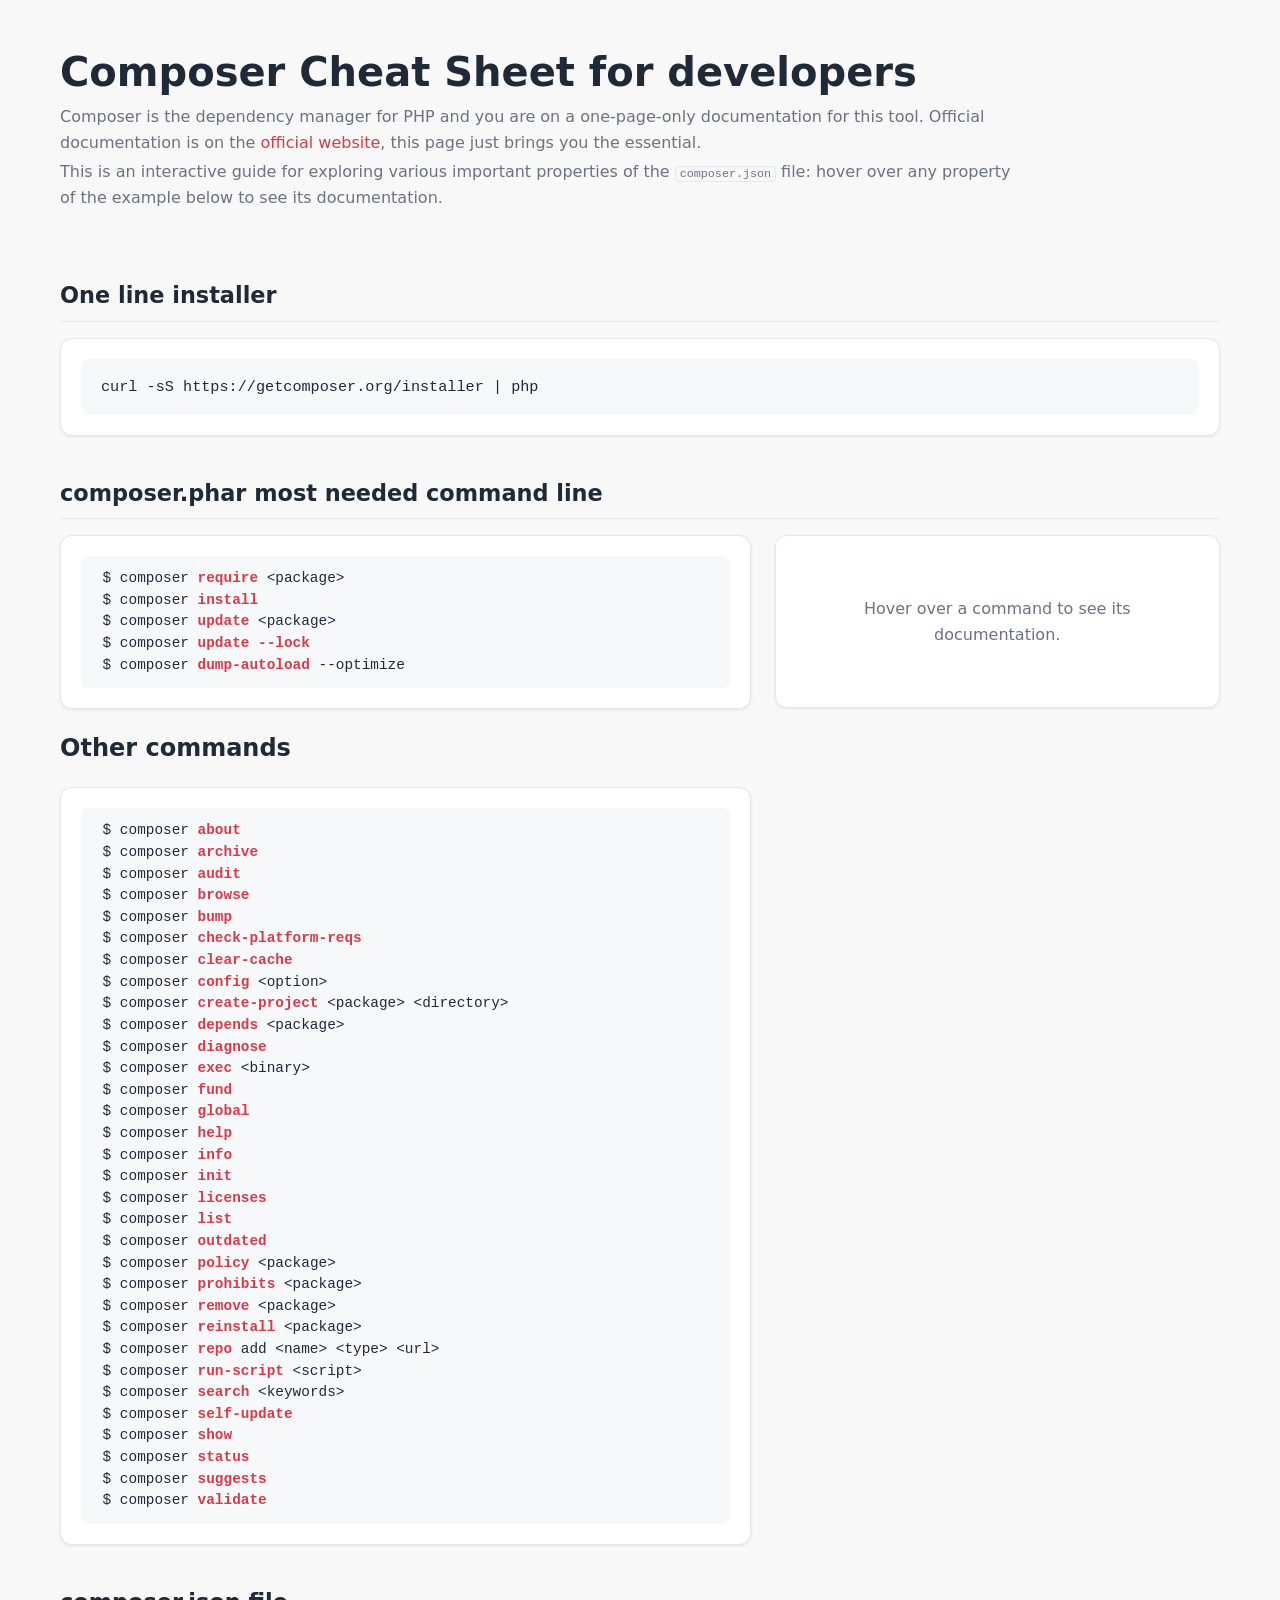
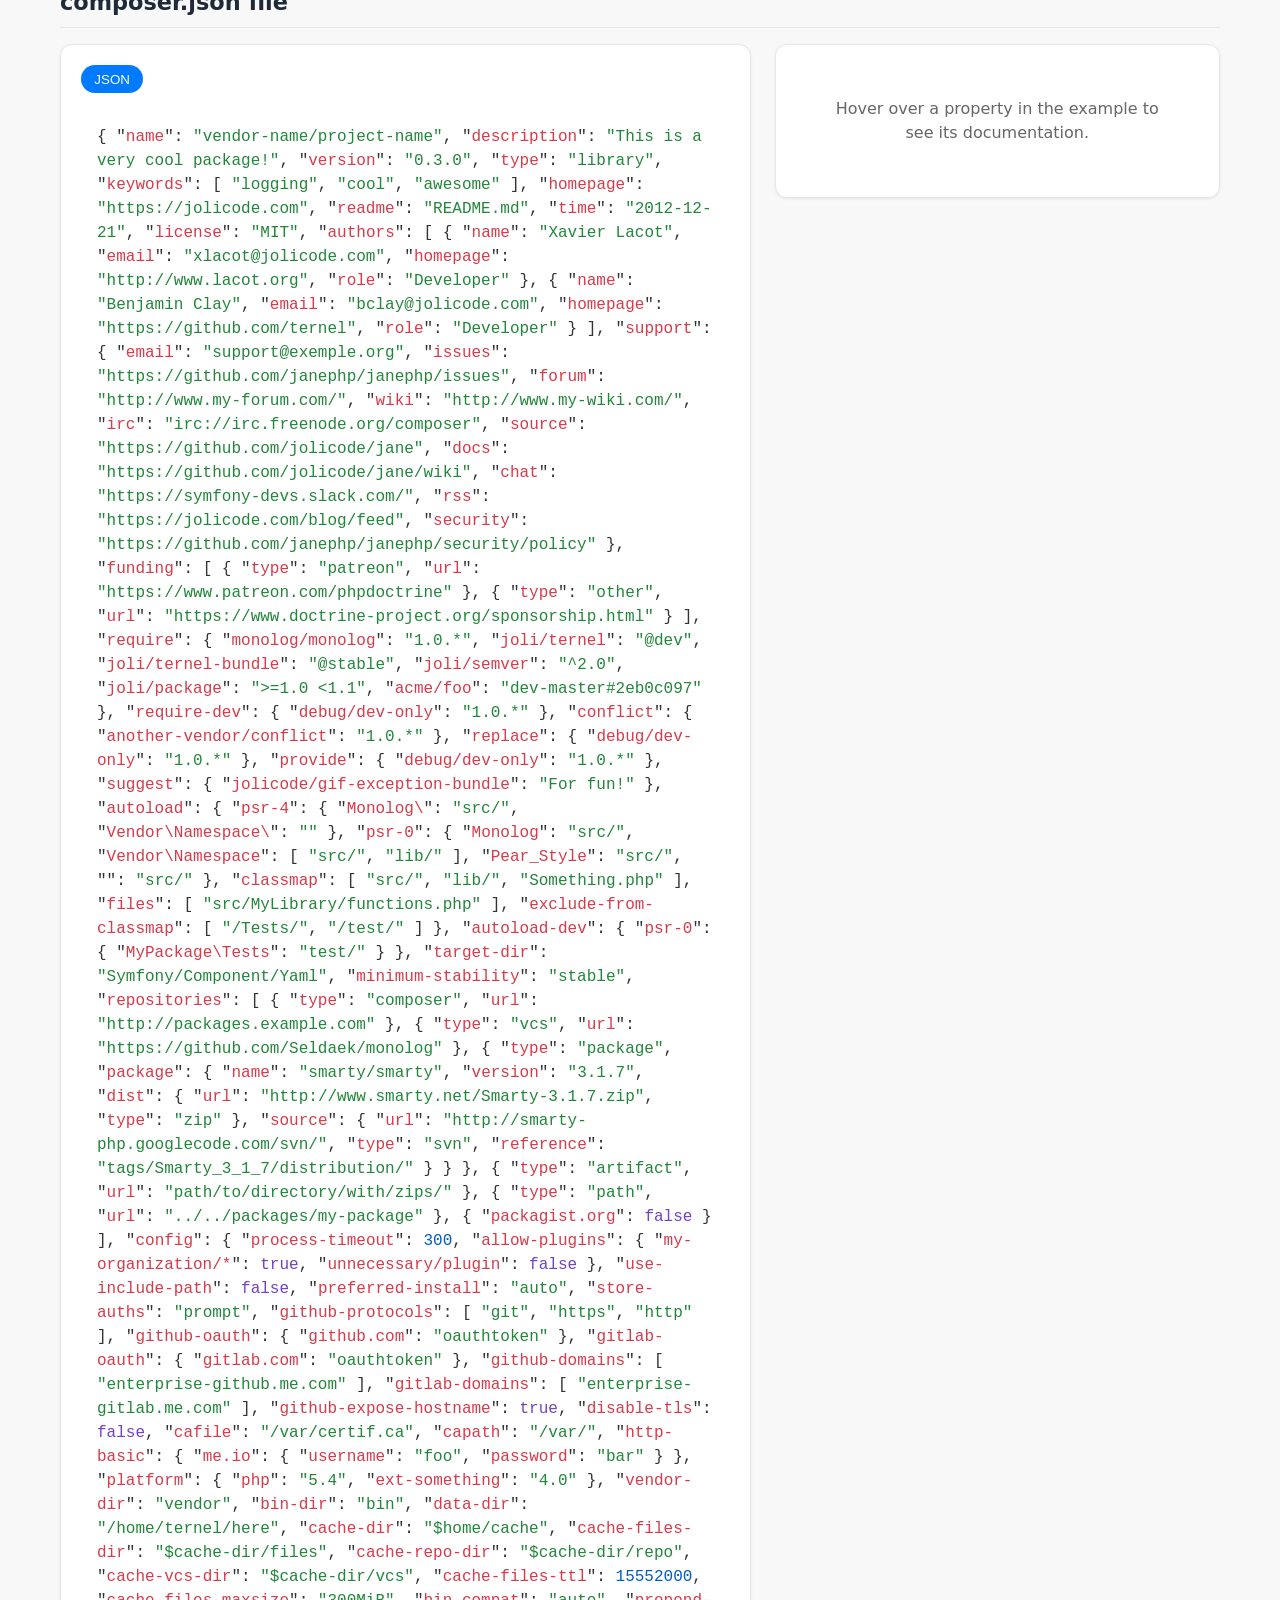
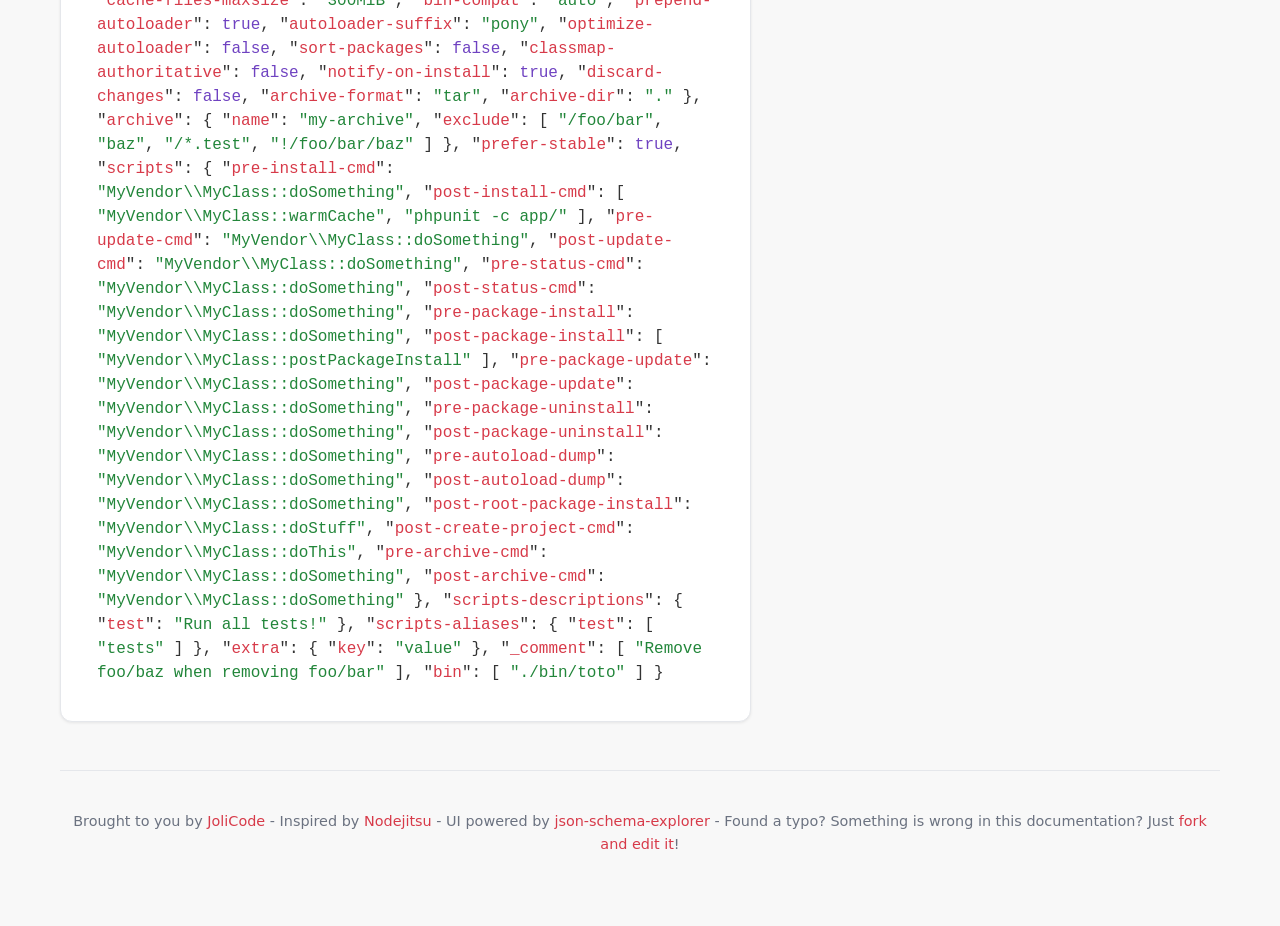
==== commit db84cd3f: "feat(ui): redesign cheatsheet UI with json-schema-explorer Replace the jQuery/Bootstrap 2 hover page" ====
--- a/index.html
+++ b/index.html
@@ -6,513 +6,512 @@
     <title>Composer.json Schema CheatSheet - Dependency Manager for PHP</title>
     <meta name="description" content="Fancy cheatsheet for Composer, the dependency manager of PHP" />
     <meta name="keywords" content="help, documentation, cheat sheet, composer" />
-    <link rel="stylesheet" type="text/css" href="bootstrap.css?v2">
-    <script type="text/javascript" src="jquery-1.7.2.min.js"></script>
-    <script type="text/javascript">
-    var schema = '';
-    var hints = {
-      "home": { "text": "This is an interactive guide for exploring various important properties of the <a href='http://composer.json.jolicode.com/'>composer.json</a> file from <a href='http://getcomposer.org'>Composer</a>. <br/> <br/> You can access information about properties by <strong>mousing over</strong>.", "deprecated": null },
-      "name": { "text": "<p>The name of the package. It consists of vendor name and project name, separated by <code>/</code>.</p><br /><br />Examples:<br /><br />monolog/monolog<br />igorw/event-source<br />Required for published packages (libraries).<br /><br />The name must be lowercase and consist of words separated by <code>-</code>, <code>.</code> or <code>_</code>. Before Composer 2.0, a name could contain any character.", "deprecated": null },
-      "description": { "text": "A short description of the package. Usually this is just one line long.<br /><br />Required for published packages (libraries).", "deprecated": null },
-      "version": { "text": "This must follow the format of <code>X.Y.Z</code> or <code>vX.Y.Z</code> with an optional suffix of <code>-dev</code>, <code>-patch</code> (<code>-p</code>), <code>-alpha</code> (<code>-a</code>), <code>-beta</code> (<code>-b</code>) or <code>-RC</code>. The patch, alpha, beta and RC suffixes can also be followed by a number.<br /><br />Examples:<br /><br /><pre><code>1.0.0<br />1.0.2<br />1.1.0<br />0.2.5<br />1.0.0-dev<br />1.0.0-alpha3<br />1.0.0-beta2<br />1.0.0-RC5<br />v2.0.4-p1<br /><br /></code></pre>Optional if the package repository can infer the version from somewhere, such as the VCS tag name in the VCS repository. In that case it is also recommended to omit it.", "deprecated": null },
-      "type": { "text": "<p>Package types are used for custom installation logic. If you have a package that needs some special logic, you can define a custom type. This could be a <code>symfony-bundle</code>, a <code>wordpress-plugin</code> or a <code>typo3-module</code>. These types will all be specific to certain projects, and they will need to provide an installer capable of installing packages of that type.</p>", "deprecated": null },
-      "keywords": { "text": "An array of keywords that the package is related to. These can be used for searching and filtering.<br /><br />The special keywords <code>dev</code>, <code>testing</code> and <code>static analysis</code> make <code>composer require</code> prompt users to add the package to <code>require-dev</code> instead of <code>require</code>. Only unicode letters or numbers, space, dot, underscore and dash are allowed.", "deprecated": null },
-      "homepage": { "text": "An URL to the website of the project.", "deprecated": null },
-      "readme": { "text": "A relative path to the readme document. Defaults to <code>README.md</code>.<br /><br />Mainly useful for packages not on GitHub, as for GitHub packages Packagist.org will use the readme API to fetch the one detected by GitHub.", "deprecated": null },
-      "time": { "text": "Release date of the version.<br />Must be in <code>YYYY-MM-DD</code> or <code>YYYY-MM-DD HH:MM:SS</code> format in UTC timezone.", "deprecated": null },
-      "license": { "text": "The license of the package. This can be either a string or an array of strings.<br />The recommended notation for the most common licenses is (alphabetical):<br /><code>Apache-2.0<br />BSD-2-Clause<br />BSD-3-Clause<br />BSD-4-Clause<br />GPL-2.0-only / GPL-2.0-or-later<br />GPL-3.0-only / GPL-3.0-or-later<br />LGPL-2.1-only / LGPL-2.1-or-later<br />LGPL-3.0-only / LGPL-3.0-or-later<br />MIT</code><br />For closed-source software, you may use <code>proprietary</code> as the license identifier.", "deprecated": null },
-      "authors": { "text": "The authors of the package. This is an array of objects.", "deprecated": null },
-        "authors-name": { "text": "The author's name. Usually his real name.", "deprecated": null },
-        "authors-email": { "text": "The author's email address.", "deprecated": null },
-        "authors-homepage": { "text": "An URL to the author's website.", "deprecated": null },
-        "authors-role": { "text": "The authors' role in the project (e.g. developer or translator)", "deprecated": null },
-      "support": { "text": "Various information to get support about the project.", "deprecated": null },
-        "support-email": { "text": "Email address for support.", "deprecated": null },
-        "support-issues": { "text": "URL to the Issue Tracker.", "deprecated": null },
-        "support-forum": { "text": "URL to the Forum.", "deprecated": null },
-        "support-wiki": { "text": "URL to the Wiki.", "deprecated": null },
-        "support-irc": { "text": "IRC channel for support, as irc://server/channel.", "deprecated": null },
-        "support-source": { "text": "URL to browse or download the sources.", "deprecated": null },
-        "support-docs": { "text": "URL to the documentation.", "deprecated": null },
-        "support-chat": { "text": "URL to the chat channel.", "deprecated": null },
-      "support-rss": { "text": "URL to the RSS feed.", "deprecated": null },
-      "support-security": { "text": "URL to the vulnerability disclosure policy (VDP).", "deprecated": null },
-      "funding": { "text": "A list of URLs to provide funding to the package authors for maintenance and development of new functionality.<br />Each entry consists of <code>type</code> (the platform, e.g. patreon, opencollective, tidelift or github) and <code>url</code>.", "deprecated": null },
-      "require": { "text": "Lists packages required by this package. The package will not be installed unless those requirements can be met.<br />It take an object which maps package names to <a href=\"https://getcomposer.org/doc/01-basic-usage.md#package-versions\">version constraints</a>. <br/><code>require</code> and <code>require-dev</code> additionally support stability flags (root-only). These allow you to further restrict or expand the stability of a package beyond the scope of the <a href=\"http://getcomposer.org/doc/#minimum-stability\">minimum-stability</a> setting. You can apply them to a constraint, or just apply them to an empty constraint if you want to allow unstable packages of a dependency's dependency for example.<br /><code>require</code> and <code>require-dev</code> additionally support explicit references (i.e. commit) for dev versions to make sure they are blocked to a given state, even when you run update. These only work if you explicitly require a dev version and append the reference with <code>#&lt;ref&gt;</code>.<br /><br />Examples:<br /><br /><pre><code><br /><span class=\"key\">\"vendor/package\": </span> \"1.3.2\", <br />// exactly 1.3.2<br /><span class=\"key\">\"vendor/package\": </span> \"&gt=1.3.2\", <br />// anything above or equal to 1.3.2<br /><span class=\"key\">\"vendor/package\": </span> \"&lt1.3.2\", <br />// anything below 1.3.2<br /><span class=\"key\">\"vendor/package\": </span> \"1.3.*\", <br />// &gt=1.3.0 &lt1.4.0<br /><span class=\"key\">\"vendor/package\": </span> \"~1.3.2\", <br />// &gt=1.3.2 &lt1.4.0<br /><span class=\"key\">\"vendor/package\": </span> \"~1.3\", <br />// &gt=1.3.0 &lt2.0.0<br /><span class=\"key\">\"vendor/package\": </span> \"^1.3.2\", <br />// &gt=1.3.2 &lt2.0.0<br /><span class=\"key\">\"vendor/package\": </span> \"^0.3.2\", <br />// &gt=0.3.2 &lt0.4.0 // except if major version is 0 <br /><br />&gt, &lt, &gt=, &lt= specify upper / lower bounds<br />* wildcard<br />~ allows last digit specified to go up<br />^ doesn't allow breaking changes</code></pre>", "deprecated": "The <code>dev-master#&lt;ref&gt;</code> explicit references are discouraged and not actively supported: the package metadata is read from the branch, not the pinned commit. Only use as a temporary fix during development; prefer tagged releases." },
-      "require-dev": { "text": "Lists packages required for developing this package, or running tests, etc. (root-only).<br /><br />The dev requirements of the root package are installed by default. Both <code>install</code> and <code>update</code> support the <code>--no-dev</code> option that prevents dev dependencies from being installed.<br />Packages listed here and their dependencies can not overrule the resolution found with the packages listed in require. If you run into such a conflict, you can specify the conflicting package in the require section and require the right version number to resolve the conflict.<br /><br />Examples:<br /><br /><pre><code><br /><span class=\"key\">\"vendor/package\": </span> \"1.3.2\", <br />// exactly 1.3.2<br /><span class=\"key\">\"vendor/package\": </span> \"&gt=1.3.2\", <br />// anything above or equal to 1.3.2<br /><span class=\"key\">\"vendor/package\": </span> \"&lt1.3.2\", <br />// anything below 1.3.2<br /><span class=\"key\">\"vendor/package\": </span> \"1.3.*\", <br />// &gt=1.3.0 &lt1.4.0<br /><span class=\"key\">\"vendor/package\": </span> \"~1.3.2\", <br />// &gt=1.3.2 &lt1.4.0<br /><span class=\"key\">\"vendor/package\": </span> \"~1.3\", <br />// &gt=1.3.0 &lt2.0.0<br /><span class=\"key\">\"vendor/package\": </span> \"^1.3.2\", <br />// &gt=1.3.2 &lt2.0.0<br /><span class=\"key\">\"vendor/package\": </span> \"^0.3.2\", <br />// &gt=0.3.2 &lt0.4.0 // except if major version is 0 <br /><br />&gt, &lt, &gt=, &lt= specify upper / lower bounds<br />* wildcard<br />~ allows last digit specified to go up<br />^ doesn't allow breaking changes</code></pre>", "deprecated": null },
-      "conflict": { "text": "Lists packages that conflict with this version of this package. They will not be allowed to be installed together with your package.<br /><br />Note: when specifying ranges like <code>&lt;1.0 &gt;=1.1</code>, this conflicts with all versions that are less than 1.0 <em>and</em> equal or newer than 1.1 at the same time — you probably want <code>&lt;1.0 || &gt;=1.1</code> instead.", "deprecated": null },
-      "replace": { "text": "Lists packages that are replaced by this package. This allows you to fork a package, publish it under a different name with its own version numbers, while packages requiring the original package continue to work with your fork because it replaces the original package.<br /><br />This is also useful for packages that contain sub-packages, for example the main symfony/symfony package contains all the Symfony Components which are also available as individual packages. If you require the main package it will automatically fulfill any requirement of one of the individual components, since it replaces them.<br /><br />Caution is advised when using replace for the sub-package purpose explained above. You should then typically only replace using <code>self.version</code> as a version constraint, to make sure the main package only replaces the sub-packages of that exact version, and not any other version, which would be incorrect.", "deprecated": null },
-      "provide": { "text": "List of other packages that are provided by this package. This is mostly useful for implementations of common interfaces. A package could depend on some virtual package e.g. <code>psr/log-implementation</code>, any library that implements this interface would simply list it in <code>provide</code>.<br /><br />Using <code>provide</code> with the name of an actual package rather than a virtual one implies that the code of that package is also shipped, in which case <code>replace</code> is generally a better choice.", "deprecated": null },
-      "suggest": { "text": "Suggested packages that can enhance or work well with this package. These are just informational and are displayed after the package is installed, to give your users a hint that they could add more packages, even though they are not strictly required.<br />The format is like package links above, except that the values are free text and not version constraints.", "deprecated": null },
-      "autoload": { "text": "Autoload mapping for a PHP autoloader.<br/><br/>Currently <a href=\"http://www.php-fig.org/psr/psr-4/\">PSR-4</a> autoloading, <a href=\"https://github.com/php-fig/fig-standards/blob/master/accepted/PSR-0.md\">PSR-0</a> autoloading, classmap generation and files are supported. PSR-4 is the recommended way though since it offers greater ease of use (no need to regenerate the autoloader when you add classes).<br /><br />Under the <code>psr-4</code> key you define a mapping from namespaces to paths, relative to the package root. When autoloading a class like <code>Foo\\Bar\\Baz</code> a namespace prefix <code>Foo\\</code> pointing to a directory <code>src/</code> means that the autoloader will look for a file named <code>src/Bar/Baz.php</code> and include it if present. Note that as opposed to the older PSR-0 style, the prefix (<code>Foo\\</code>) is not present in the file path.<br /><br />Under the <code>psr-0</code> key you define a mapping from namespaces to paths, relative to the package root. Note that this also supports the PEAR-style non-namespaced convention.", "deprecated": null },
-      "autoload-dev": { "text": "Same as \"autoload\", but only considered in development mode (root-only).", "deprecated": null },
-      "autoload-exclude-from-classmap": { "text": "If you want to exclude some files or folders from the classmap you can use the <code>exclude-from-classmap</code> property. Useful to exclude test classes in your live environment, for example, as those will be skipped from the classmap even when building an optimized autoloader.<br /><br />The paths are absolute from the package root directory, and support <code>*</code> to match anything but a slash, and <code>**</code> to match anything (<code>**</code> is implicitly added to the end of the paths).", "deprecated": null },
-      "target-dir": { "text": "Defines the installation target.<br /><br />In case the package root is below the namespace declaration you cannot autoload properly. target-dir solves this problem.<br /><br />An example is Symfony. There are individual packages for the components. The Yaml component is under <code>Symfony\\Component\\Yaml</code>. The package root is that Yaml directory. To make autoloading possible, we need to make sure that it is not installed into <code>vendor/symfony/yaml</code>, but instead into <code>vendor/symfony/yaml/Symfony/Component/Yaml</code>, so that the autoloader can load it from <code>vendor/symfony/yaml</code>.", "deprecated": "Deprecated in favor of PSR-4: only present to support legacy PSR-0 style autoloading. Not scheduled for removal, but all new code should preferably use PSR-4 without target-dir." },
-      "minimum-stability": { "text": "This defines the default behavior for filtering packages by stability. This defaults to <code>stable</code>, so if you rely on a <code>dev</code> package, you should specify it in your file to avoid surprises.<br />All versions of each package are checked for stability, and those that are less stable than the <code>minimum-stability</code> setting will be ignored when resolving your project dependencies. Specific changes to the stability requirements of a given package can be done in <code>require</code> or <code>require-dev</code>.Available options are <code>dev</code>, <code>alpha</code>, <code>beta</code>, <code>RC</code>, and <code>stable</code> (root-only).", "deprecated": null },
-      "repositories": { "text": "Custom package repositories to use (root-only: repository declarations of dependencies are ignored).<br />By default composer just uses the packagist repository. By specifying repositories you can get packages from elsewhere. Order is significant: Composer looks from the first to the last repository and picks the first match.", "deprecated": "The <code>pear</code> repository type was removed in Composer 2.0. The object (key/value) notation for repositories is deprecated in favor of the array notation, which now also supports a <code>name</code> property per repository." },
-      "repositories-composer": { "text": "The main repository type is the <code>composer</code> repository. It uses a single <code>packages.json</code> file that contains all of the package metadata.<br />This is also the repository type that packagist uses. To reference a <code>composer</code> repository, just supply the path before the <code>packages.json</code> file. In case of packagist, that file is located at <code>/packages.json</code>, so the URL of the repository would be <code>repo.packagist.org</code>. For <code>example.org/packages.json</code> the repository URL would be <code>example.org</code>.<br/>See the <a href=\"http://getcomposer.org/doc/05-repositories.md#composer\">full documentation</a>.", "deprecated": null },
-      "repositories-vcs": { "text": "VCS stands for version control system. This includes versioning systems like git, svn or hg. Composer has a repository type for installing packages from these systems.<br/>See the <a href=\"http://getcomposer.org/doc/05-repositories.md#vcs\">full documentation</a>.", "deprecated": null },
-      "repositories-package": { "text": "If you want to use a project that does not support composer through any of the means above, you still can define the package yourself by using a <code>package</code> repository.<br />Basically, you define the same information that is included in the <code>composer</code> repository's <code>packages.json</code>, but only for a single package. Again, the minimum required fields are <code>name</code>, <code>version</code>, and either of <code>dist</code> or <code>source</code>.<br/>See the <a href=\"http://getcomposer.org/doc/05-repositories.md#package\">full documentation</a>.", "deprecated": null },
-      "repositories-artifact": { "text": "There are some cases, when there is no ability to have one of the previously mentioned repository types online, even the VCS one. Typical example could be cross-organisation library exchange through built artifacts. Of course, most of the times they are private. To simplify maintenance, one can simply use a repository of type <code>artifact</code> with a folder containing ZIP archives of those private packages.<br/>See the <a href=\"http://getcomposer.org/doc/05-repositories.md#artifact\">full documentation</a>.", "deprecated": null },
-      "repositories-path": { "text": "In addition to the artifact repository, you can use the path one, which allows you to depend on a relative directory. This can be especially useful when dealing with monolith repositories.<br/>See the <a href=\"http://getcomposer.org/doc/05-repositories.md#path\">full documentation</a>.", "deprecated": null },
-      "repositories-disabling-packagist": { "text": "You can disable the default Packagist.org repository by adding this to your <code>composer.json</code>.<br/>See the <a href=\"https://getcomposer.org/doc/05-repositories.md#disabling-packagist-org\">full documentation</a>.", "deprecated": null },
-      "config": { "text": "A set of configuration options. It is only used for projects.", "deprecated": null },
-      "config-vendor-dir": { "text": "The location where all packages are installed.", "deprecated": null },
-      "config-bin-dir": { "text": "The location where all binaries are linked.", "deprecated": null },
-      "config-process-timeout": { "text": "The timeout in seconds for process executions, defaults to 300 (5mins).", "deprecated": null },
-      "config-allow-plugins": { "text": "Defaults to <code>{}</code>. As of Composer 2.2.0, allows you to restrict which Composer plugins are able to execute code during a Composer run. Set it to an object with package name patterns as keys, values being <code>true</code> to allow and <code>false</code> to disallow while suppressing further warnings and prompts. You can also set it to <code>false</code> to disallow all plugins, or <code>true</code> to allow all (NOT recommended).", "deprecated": null },
-      "config-notify-on-install": { "text": "Composer allows repositories to define a notification URL, so that they get notified whenever a package from that repository is installed. This option allows you to disable that behaviour.", "deprecated": null },
-      "config-github-protocols": { "text": "A list of protocols to use for github.com clones, in priority order.", "deprecated": null },
-      "config-use-include-path": { "text": "If true, the Composer autoloader will also look for classes in the PHP include path.", "deprecated": null },
-      "config-preferred-install": { "text": "Can be any of <code>source</code>, <code>dist</code> or <code>auto</code>. This option allows you to set the install method Composer will prefer to use.", "deprecated": null },
-      "config-github-oauth": { "text": "A list of domain names and oauth keys. Oauthtoken is used to access private repositories on github and to circumvent the low IP-based rate limiting of their API.", "deprecated": null },
-      "config-gitlab-oauth": { "text": "A list of domain names and oauth keys. Oauthtoken is used to access private repositories on gitlab.", "deprecated": null },
-      "config-github-domains": { "text": "A list of domains to use in github mode. This is used for GitHub Enterprise setups, defaults to [\"github.com\"].", "deprecated": null },
-      "config-gitlab-domains": { "text": "A list of domains to use in gitlab mode.", "deprecated": null },
-      "config-disable-tls": { "text": "If set to true all HTTPS URLs will be tried with HTTP instead and no network level encryption is performed. Enabling this is a security risk and is NOT recommended. The better way is to enable the php_openssl extension in php.ini.", "deprecated": null },
-      "config-cafile": { "text": "Location of Certificate Authority file on local filesystem. In PHP 5.6+ you should rather set this via openssl.cafile in php.ini, although PHP 5.6+ should be able to detect your system CA file automatically.", "deprecated": null },
-      "config-capath": { "text": "If cafile is not specified or if the certificate is not found there, the directory pointed to by capath is searched for a suitable certificate. capath must be a correctly hashed certificate directory.", "deprecated": null },
-      "config-http-basic": { "text": "A hash of domain name => {\"username\": \"...\", \"password\": \"...\"}.", "deprecated": null },
-      "config-platform": { "text": "Lets you fake platform packages (PHP and extensions) so that you can emulate a production env or define your target platform in the config.", "deprecated": null },
-      "config-store-auths": { "text": "What to do after prompting for authentication, one of: true (store), false (do not store) or \"prompt\" (ask every time), defaults to prompt.", "deprecated": null },
-      "config-cache-dir": { "text": "Stores all the caches used by composer. See also <a href=\"http://getcomposer.org/doc/03-cli.md#composer-home\">COMPOSER_HOME</a>.", "deprecated": null },
-      "config-data-dir": { "text": "Defaults to <code>C:\Users\User\AppData\Roaming\Composer</code> on Windows, $XDG_DATA_HOME/composer on unix systems that follow the XDG Base Directory Specifications, and $home on other unix systems. Right now it is only used for storing past composer.phar files to be able to rollback to older versions.", "deprecated": null },
-      "config-cache-files-dir": { "text": "Stores the zip archives of packages.", "deprecated": null },
-      "config-cache-repo-dir": { "text": "Stores repository metadata for the composer type and the VCS repos of type svn, github and bitbucket.", "deprecated": null },
-      "config-cache-vcs-dir": { "text": "Stores VCS clones for loading VCS repository metadata for the git/hg types and to speed up installs.", "deprecated": null },
-      "config-cache-files-ttl": { "text": "Composer caches all dist (zip, tar, ...) packages that it downloads. Those are purged after six months of being unused by default. This option allows you to tweak this duration (in seconds) or disable it completely by setting it to 0.", "deprecated": null },
-      "config-cache-files-maxsize": { "text": "Composer caches all dist (zip, tar, ...) packages that it downloads. When the garbage collection is periodically ran, this is the maximum size the cache will be able to use. Older (less used) files will be removed first until the cache fits.", "deprecated": null },
-      "config-bin-compat": { "text": "Defaults to <code>auto</code>. Determines the compatibility of the binaries to be installed. If it is auto then Composer only installs .bat proxy files when on Windows. If set to <code>full</code> then both .bat files for Windows and scripts for Unix-based operating systems will be installed for each binary. This is mainly useful if you run Composer inside a linux VM but still want the .bat proxies available for use in the Windows host OS.", "deprecated": null },
-      "config-discard-changes": { "text": "Can be any of <code>true</code>, <code>false</code> or <code>stash</code>. This option allows you to set the default style of handling dirty updates when in non-interactive mode. true will always discard changes in vendors, while <code>stash</code> will try to stash and reapply. Use this for CI servers or deploy scripts if you tend to have modified vendors.", "deprecated": null },
-      "config-autoloader-suffix": { "text": "Optional string to be used as a suffix for the generated Composer autoloader. When null a random one will be generated.", "deprecated": null },
-      "config-optimize-autoloader": { "text": "Always optimize when dumping the autoloader.", "deprecated": null },
-      "config-prepend-autoloader": { "text": "If false, the composer autoloader will not be prepended to existing autoloaders, defaults to true.", "deprecated": null },
-      "config-sort-packages": { "text": "Defaults to false. If true, the require command keeps packages sorted by name in <code>composer.json</code> when adding a new package.", "deprecated": null },
-      "config-classmap-authoritative": { "text": "Defaults to false. If true, the Composer autoloader will only load classes from the classmap. Implies optimize-autoloader.", "deprecated": null },
-      "config-github-expose-hostname": { "text": "Defaults to true. If false, the OAuth tokens created to access the github API will have a date instead of the machine hostname.", "deprecated": null },
-      "config-archive-format": { "text": "Defaults to tar. Composer allows you to add a default archive format when the workflow needs to create a dedicated archiving format.", "deprecated": null },
-      "config-archive-dir": { "text": "Defaults to .. Composer allows you to add a default archive directory when the workflow needs to create a dedicated archiving format. Or for easier development between modules.", "deprecated": null },
-      "scripts": { "text": "Composer allows you to hook into various parts of the installation process through the use of scripts.<br />A script is a callback (defined as a static method) or a shell command that will be called when the event it listens on is triggered.<br/> Let's take a look to the full list of <a href=\"http://getcomposer.org/doc/articles/scripts.md#event-types\">Event Types</a>.<br /><br /><code>scripts</code> is a root-only field. Custom scripts can also get descriptions via <code>scripts-descriptions</code> and aliases via <code>scripts-aliases</code>.", "deprecated": null },
-      "scripts-descriptions": { "text": "Descriptions for the custom commands defined in <code>scripts</code>, shown by <code>composer list</code> and <code>composer run -l</code> instead of the default \"Runs the ... script as defined in composer.json\".", "deprecated": null },
-      "scripts-aliases": { "text": "Alternate names for the custom commands defined in <code>scripts</code>, as an array of strings per script. Available as of Composer 2.7.", "deprecated": null },
-      "extra": { "text": "Arbitrary extra data for consumption by <code>scripts</code>.<br />This can be virtually anything. To access it from within a script event handler, you can do:<br /><pre><code>$extra = $event-&gt;getComposer()-&gt;getPackage()-&gt;getExtra();</code></pre>", "deprecated": null },
-      "_comment": { "text": "Top level key used as a place to store comments (it can be a string or array of strings).", "deprecated": null },
-      "bin": { "text": "A set of files that should be treated as binaries and symlinked into the <code>bin-dir</code> (from config).", "deprecated": null },
-      "archive": { "text": "Options for creating package archives.<br />The example will include <code>/dir/foo/bar/file</code>, <code>/foo/bar/baz</code>, <code>/file.php</code>, <code>/foo/my.test</code> but it will exclude <code>/foo/bar/any</code>, <code>/foo/baz</code>, and <code>/my.test</code>.", "deprecated": null },
-      "archive-name": { "text": "Allows configuring base name for archive. By default (if not configured, and <code>--file</code> is not passed as command-line argument), <code>preg_replace('#[^a-z0-9-_]#i', '-', name)</code> is used.", "deprecated": null },
-      "archive-exclude": { "text": "Allows configuring a list of patterns for excluded paths. The pattern syntax matches .gitignore files. A leading exclamation mark (!) will result in any matching files to be included even if a previous pattern excluded them, a leading slash will only match at the beginning of the project relative path and an asterisk will not expand to a directory separator.", "deprecated": null },
-      "prefer-stable": { "text": "When this is enabled, Composer will prefer more stable packages over unstable ones when finding compatible stable packages is possible. If you require a dev version or only alphas are available for a package, those will still be selected granted that the minimum-stability allows for it (root-only).", "deprecated": null },
-      "phar-about": { "text": "Short information about Composer.", "deprecated": null },
-      "phar-archive": { "text": "Create an archive of this composer package.", "deprecated": null },
-      "phar-audit": { "text": "Audits the packages you have installed against dependency policies, such as security advisories (using the Packagist.org API by default or other repositories if specified in the <code>repositories</code> section), abandoned packages and packages flagged as malware.<br /><br />Exit codes: <code>0</code> no issues, <code>1</code> packages matching dependency policies were found.<br /><br />Options: <code>--no-dev</code>, <code>--locked</code>, <code>--format=table|plain|json|summary</code>, <code>--abandoned=ignore|report|fail</code>, <code>--ignore-severity</code>.", "deprecated": null },
-      "phar-browse": { "text": "Aliased to <code>home</code>, opens the package's repository URL or homepage in your browser.", "deprecated": null },
-      "phar-bump": { "text": "Increases the lower limit of your composer.json requirements to the currently installed versions. This helps ensure your dependencies do not accidentally get downgraded due to some other conflict.<br /><br />Running this blindly on libraries is NOT recommended as it will narrow down your allowed dependencies. Options: <code>--dev-only</code>, <code>--no-dev-only</code>, <code>--dry-run</code>.", "deprecated": null },
-      "phar-check-platform-reqs": { "text": "Checks that your PHP and extensions versions match the platform requirements of the installed packages. Useful to verify that a production server has all the extensions needed to run a project.<br /><br />Unlike update/install, this command ignores <code>config.platform</code> settings and checks the real platform packages. Options: <code>--lock</code>, <code>--no-dev</code>, <code>--format=text|json</code>.", "deprecated": null },
-      "phar-clear-cache": { "text": "Aliased to <code>clearcache</code>, clears composer's internal package cache.", "deprecated": null },
-      "phar-config": { "text": "Allows you to edit some basic composer settings in either the local <code>composer.json</code> file or the global config.json file.", "deprecated": null },
-      "phar-create-project": { "text": "Create new project from a package into given directory.", "deprecated": null },
-      "phar-depends": { "text": "Tell you which other packages depend on a certain package. You can specify which link types (require, require-dev) should be included in the listing. By default both are used.", "deprecated": null },
-      "phar-dump-autoload": { "text": "If you need to update the autoloader because of new classes in a classmap package for example, you can use \"dump-autoload\" to do that without having to go through an install or update.<br /><br />Use <b>--optimize</b> to convert PSR-0/4 autoloading to classmap to get a faster autoloader. <strong>This is strongly recommended for production (you can get a 20% boost)</strong>, but can take a bit of time to run so it is currently not done by default.<br/><br/>You can also use the <code>dumpautoload</code> alias.", "deprecated": null },
-      "phar-diagnose": { "text": "If you think you found a bug, or something is behaving strangely, you might want to run the diagnose command to perform automated checks for many common problems.", "deprecated": null },
-      "phar-exec": { "text": "Execute a vendored binary/script.", "deprecated": null },
-      "phar-fund": { "text": "Discover how to help fund the maintenance of your dependencies. Lists all funding links from the installed dependencies (from the <code>funding</code> key of their composer.json). Use <code>--format=json</code> for machine-readable output.", "deprecated": null },
-      "phar-help": { "text": "Display help for all the other commands: <code>composer help install</code>.", "deprecated": null },
-      "phar-global": { "text": "The global command allows you to run other commands like <code>install</code>, <code>require</code> or <code>update</code> as if you were running them from the <code>COMPOSER_HOME</code> directory.<br /><br />This can be used to install CLI utilities globally and if you add <code>$COMPOSER_HOME/vendor/bin</code> to your <code>$PATH</code> environment variable.<br /><code>$ composer global require friendsofphp/php-cs-fixer</code><br />Now the <code>php-cs-fixer</code> binary is available globally (make sure the global <code>bin-dir</code> is in your <code>$PATH</code> environment variable — get its location with <code>composer global config bin-dir --absolute</code>).", "deprecated": null },
-      "phar-init": { "text": "Creates a basic <code>composer.json</code> file in current directory.<br/><br/>When you run the command it will interactively ask you to fill in the fields, while using some smart defaults.", "deprecated": null },
-      "phar-install": { "text": "Parses the <code>composer.json</code> file and downloads the needed dependencies.<br/><br/>The <code>install</code> command reads the <code>composer.json</code> file from the current directory, resolves the dependencies, and installs them into <code>vendor</code>.<br/>If there is no <code>composer.lock</code> file, composer will create one after dependency resolution. The <code>--no-scripts</code> option is useful to bypass the configured pre and post scripts.<br/><br/>When a <code>composer.lock</code> file is present installs the exact package versions listed in <code>composer.lock</code> to ensure that they are consistent for everyone.<br/><br/>Committing <code>composer.lock</code> to VC is important because it will cause anyone who sets up the project to use the exact same versions of the dependencies that you are using.", "deprecated": null },
-      "phar-info": { "text": "Show information about packages.", "deprecated": null },
-      "phar-licenses": { "text": "Show information about licenses of dependencies.", "deprecated": null },
-      "phar-list": { "text": "Lists commands", "deprecated": null },
-      "phar-policy": { "text": "Manage custom dependency policies and their sources in your composer.json under <code>config.policy</code>. A source points Composer at a remote URL which provides the set of package versions the policy applies to.<br /><br />Currently only <code>url</code> is supported as source type, and URLs must start with <code>https://</code>.", "deprecated": null },
-      "phar-outdated": { "text": "Shows a list of installed packages that have updates available (with colors!), including their current and latest versions. <br><ul><li>Green: The package is up to date!</li><li>Yellow: There's a new version, but possibly with BC break, there may be some work to install the new version.</li><li>Red: There should be no BC break (semver), you should upgrade the package.</li></ul>", "deprecated": null },
-      "phar-prohibits": { "text": "Tells you which packages are blocking a given package from being installed.", "deprecated": null },
-      "phar-remove": { "text": "Removes a package from the require or require-dev: <code>remove vendor/package vendor/package2</code>.", "deprecated": null },
-      "phar-reinstall": { "text": "Looks up installed packages by name, uninstalls them and reinstalls them. This lets you do a clean install of a package if you messed with its files.<br /><br />You can specify more than one package name, or use a wildcard: <code>composer reinstall \"acme/*\"</code>.", "deprecated": null },
-      "phar-repo": { "text": "Manage repositories in your composer.json: <code>list</code>, <code>add</code>, <code>remove</code>, <code>set-url</code>, <code>get-url</code>, <code>enable</code>/<code>disable</code> packagist.org.<br /><br />More powerful and recommended over <code>composer config repositories.*</code>. Options: <code>--global</code>, <code>--append</code> (lower priority), <code>--before</code>/<code>--after</code> [name].", "deprecated": null },
-      "phar-require": { "text": "Adds required packages to your <code>composer.json</code> and installs them.<br /><br/>The <code>require</code> command adds new packages to the <code>composer.json</code> file from the current directory.<br/>After adding/changing the requirements, the modified requirements will be installed or updated.", "deprecated": null },
-      "phar-run-script": { "text": "Run the scripts manually, just give it the script name and optionally <code>--no-dev</code> to disable the dev mode.", "deprecated": null },
-      "phar-search": { "text": "Search for packages.<br /><br />The search command allows you to search through the current project's package repositories. Usually, this will be just packagist. You simply pass it the terms you want to search for.", "deprecated": null },
-      "phar-self-update": { "text": "Updates <code>composer.phar</code> to the lastest version.<br/><br/>Running the <code>self-update</code> command could solve some problems and save you some time too.<br/><br/>You can also use the <code>selfupdate</code> alias.", "deprecated": null },
-      "phar-show": { "text": "List all of the available packages, you can use the show command like this <code>show -v symfony/symfony</code> to list the available versions.", "deprecated": null },
-      "phar-status": { "text": "If you often need to modify the code of your dependencies and they are installed from source, the status command allows you to check if you have local changes in any of them.", "deprecated": null },
-      "phar-suggests": { "text": "Lists all packages suggested by currently installed set of packages. You can optionally pass one or multiple package names in the format of <code>vendor/package</code> to limit output to suggestions made by those packages only.", "deprecated": null },
-      "phar-update": { "text": "Updates your dependencies to the latest version, and updates the <code>composer.lock</code> file.<br/><br/>In order to get the latest versions of the dependencies and to update the <code>composer.lock</code> file, you should use the <code>update</code> command.<br/>This will resolve all dependencies of the project and write the exact versions into <code>composer.lock</code>.<br /><br />This command is also aliased as <code>upgrade</code>.", "deprecated": null },
-      "phar-update-lock": { "text": "Sometimes, you might get this warning:<br /><pre><code style=\"word-break: initial;\">Warning: The lock file is not up to date with the latest changes in composer.json, you may be getting outdated dependencies, run update to update them.</code></pre>This could happen after you manually edited the <code>composer.json</code> (add or change the <code>description</code>, <code>authors</code>, <code>extra</code> config, etc). Even if your changes are meaningless for Composer, it detects that the <strong>content-hash</strong> of the file changed so it warns you that these modifications are not currently taken into account in the <code>composer.lock</code> file.<br/><br/>So to suppress this warning, you can just run the <code>update --lock</code> command to update the lock file <strong>without upgrading</strong> any vendors.", "deprecated": null },
-      "phar-validate": { "text": "Validates a composer.json.<br/><br/>You should always run the <code>validate</code> command before you commit your <code>composer.json</code> file, and before you tag a release. It will check if your <code>composer.json</code> is valid.", "deprecated": null }
-    };
-
-    function renderHint(key) {
-      var hintData = hints[key];
-      var hintText = hintData;
-      var deprecatedText = '';
-      if (hintData && 'object' == typeof hintData) {
-        hintText = hintData.text;
-        deprecatedText = hintData.deprecated || '';
-      }
-      $('.hint').html(hintText);
-      if (deprecatedText) {
-        $('.deprecated').html(deprecatedText);
-        $('.deprecated').show();
-      } else {
-        $('.deprecated').hide();
-      }
-    }
-
-    $(document).ready(function(){
-      $.get('composer-schema.json', function(data){
-          schema = data;
-      }, 'json');
-
-      renderHint('home');
-
-        $('.composer .pair').mouseover(function(e){
-          var el = this;
-          var topPx = $("#header").height() + 61;
-          if ($(document).scrollTop() >= topPx) {
-            topPx = $(document).scrollTop();
-          }
-
-          $('.doc').css('top', topPx + 'px');
-
-          var key, title;
-
-          if (undefined != $('.key', el).attr('data-key')) {
-            key = $('.key', el).attr('data-key');
-          }
-          if (undefined != $('.key', el).attr('data-title')) {
-            title = $('.key', el).attr('data-title');
-          }
-
-          if (!key || !title) {
-            var prefix = (undefined != $('.key', el).attr('data-prefix'))? $('.key', el).attr('data-prefix'):'';
-
-            if (!title) {
-              title = $('.key', el).html().replace(/"/g, '');
-            }
-            if (!key) {
-              key = prefix+title;
-            }
-          }
-
-          $('.title').html(title);
-          if (schema && (undefined != schema['properties'][key])) {
-            var typeData = '';
-            if (undefined != schema['properties'][key]['type']) {
-              typeData = schema['properties'][key]['type'];
-              if (typeData.constructor.toString().indexOf("Array") > -1) {
-                typeData = typeData.join(', ');
-              }
-            }
-            $('.type').html(typeData);
-          } else {
-            $('.type').html('');
-          }
-
-          renderHint(key);
-        });
-      });
-    </script>
-
-    <style type="text/css">
-      #header p {
-        font-weight: normal;
-        font-size: 18px;
-        line-height: 32px;
-      }
-
-      .composer .pair {
-        cursor:pointer;
-      }
-
-      .composer .pair:hover {
-        background-color:white;
-      }
+    <meta property="og:title" content="Composer.json Schema CheatSheet" />
+    <meta property="og:description" content="Interactive cheatsheet for Composer, the dependency manager of PHP." />
+    <meta property="og:type" content="website" />
+    <link rel="stylesheet" type="text/css" href="schema-explorer.css?v1">
+    <style>
+      :root {
+        --page-bg: #f8f8f8;
+        --card-bg: #ffffff;
+        --border: #e5e7eb;
+        --text: #1f2937;
+        --muted: #6b7280;
+        --accent: #d73a49;
+        --code-bg: #f6f8fa;
+        --hover-bg: #fffbcc;
+        --radius: 12px;
+      }
+
+      * { box-sizing: border-box; }
+
+      body {
+        margin: 0;
+        background-color: var(--page-bg);
+        color: var(--text);
+        font-family: ui-sans-serif, system-ui, -apple-system, "Segoe UI", Roboto, "Helvetica Neue", Arial, sans-serif;
+        line-height: 1.6;
+      }
+
+      a { color: var(--accent); text-decoration: none; }
+      a:hover { text-decoration: underline; }
+
+      .container {
+        max-width: 1200px;
+        margin: 0 auto;
+        padding: 0 1.25rem 2rem;
+      }
+
+      .hero {
+        padding: 3rem 0 1.5rem;
+      }
+
+      .hero h1 {
+        margin: 0 0 0.5rem;
+        font-size: clamp(1.75rem, 4vw, 2.5rem);
+        line-height: 1.2;
+      }
+
+      .hero p {
+        margin: 0.25rem 0;
+        max-width: 60rem;
+        color: var(--muted);
+      }
+
+      .hero code {
+        background: var(--code-bg);
+        border: 1px solid var(--border);
+        border-radius: 4px;
+        padding: 0 4px;
+        font-size: 0.9em;
+      }
+
+      section { margin: 2.5rem 0; }
+
+      section > h2 {
+        margin: 0 0 1rem;
+        font-size: 1.4rem;
+        padding-bottom: 0.4rem;
+        border-bottom: 1px solid var(--border);
+      }
+
+      .card {
+        background-color: var(--card-bg);
+        border: 1px solid var(--border);
+        border-radius: 12px;
+        box-shadow: 0 1px 3px rgba(0, 0, 0, 0.08);
+        padding: 1.25rem;
+      }
+
+      .installer pre {
+        margin: 0;
+        background: var(--code-bg);
+        border-radius: 8px;
+        padding: 1rem 1.25rem;
+        overflow-x: auto;
+        font-family: ui-monospace, "SF Mono", Menlo, Monaco, Consolas, "Liberation Mono", "Courier New", monospace;
+        font-size: 0.95rem;
+      }
+
+      .layout {
+        display: grid;
+        grid-template-columns: minmax(0, 1.55fr) minmax(0, 1fr);
+        gap: 1.5rem;
+        align-items: start;
+      }
+
+      .sticky-col {
+        position: sticky;
+        top: 1rem;
+      }
+
+      pre.commands {
+        margin: 0 0 1.5rem;
+        background: var(--code-bg);
+        border-radius: 8px;
+        padding: 0.75rem 1rem;
+        overflow-x: auto;
+        font-family: ui-monospace, "SF Mono", Menlo, Monaco, Consolas, "Liberation Mono", "Courier New", monospace;
+        font-size: 0.9rem;
+        line-height: 1.5;
+      }
+
+      pre.commands:last-child { margin-bottom: 0; }
+
       .pair {
-        padding:0px;
-        margin:0px;
-      }
-
-      .doc {
-        position:absolute;
-        #top:50px;
-        font-size:18px;
-        width:400px;
-        line-height:32px;
-      }
-
-      .title {
-        font-weight: bold;
-      }
-
-      .type {
-        font-size: 17px;
-        font-style: italic;
-      }
-
-      .key {
-        color: #580000;
-        font-weight:bold;
-      }
-
-      code {
-          border: 1px solid #ccc;
-          -webkit-border-radius: 3px;
-          -moz-border-radius: 3px;
-          border-radius: 3px;
-          padding: 0px 4px;
-          display: inline-block;
-          line-height: 125%;
-          margin: 0 2px;
-        }
-      pre {
-        font-size: 14px;
-      }
-      .deprecated {
-        display: none;
-        background-color: #fcf8e3;
-        border: 1px solid #faebcc;
-        color: #8a6d3b;
-        font-size: 15px;
-        padding: 6px;
-        border-radius: 3px;
-        margin: 0 0 8px 0;
+        display: block;
+        padding: 0 0.35rem;
+        border-radius: 6px;
+        cursor: pointer;
+      }
+
+      .pair:hover,
+      .pair:focus-visible {
+        background-color: var(--hover-bg);
+        outline: none;
+      }
+
+      .pair .key {
+        color: var(--accent);
+        font-weight: 600;
+      }
+
+      .docs-placeholder {
+        color: var(--muted);
+        text-align: center;
+        padding: 1.5rem 0.5rem;
+      }
+
+      .docs-title {
+        font-weight: 600;
+        font-size: 1.1rem;
+        margin-bottom: 0.5rem;
+      }
+
+      .docs-content code {
+        background: var(--code-bg);
+        border: 1px solid var(--border);
+        border-radius: 4px;
+        padding: 0 4px;
+        font-size: 0.9em;
+        display: inline-block;
+      }
+
+      .docs-content pre {
+        background: var(--code-bg);
+        border-radius: 6px;
+        padding: 0.75rem;
+        overflow-x: auto;
+        font-size: 0.85rem;
+        line-height: 1.6;
+      }
+
+      .docs-content code .key,
+      pre.commands code .key { color: var(--accent); }
+
+      footer {
+        margin-top: 3rem;
+        padding: 1.5rem 0;
+        border-top: 1px solid var(--border);
+        color: var(--muted);
+        font-size: 0.9rem;
+        text-align: center;
+      }
+
+      @media (max-width: 1023px) {
+        .layout {
+          grid-template-columns: minmax(0, 1fr);
+        }
+        .sticky-col {
+          position: static;
+        }
+      }
+
+      @media (max-width: 640px) {
+        .hero { padding-top: 2rem; }
+        .card { padding: 1rem; }
+        pre.commands { font-size: 0.85rem; }
       }
     </style>
   </head>
   <body>
 
     <div class="container">
-      <div class="content">
-        <div class="row">
-          <div class="span12" id="header">
-            <h2>Composer Cheat Sheet for developers</h2>
-            <p>Composer is the dependency manager for PHP and you are on a one-page-only documentation for this tool.<br />
-                Official documentation is on the <a href="https://getcomposer.org">official website</a>,
-                this page just brings you the essential.</p>
+
+      <header class="hero">
+        <h1>Composer Cheat Sheet for developers</h1>
+        <p>Composer is the dependency manager for PHP and you are on a one-page-only documentation for this tool.
+            Official documentation is on the <a href="https://getcomposer.org">official website</a>,
+            this page just brings you the essential.</p>
+        <p>This is an interactive guide for exploring various important properties of the
+            <code>composer.json</code> file: hover over any property of the example below to
+            see its documentation.</p>
+      </header>
+
+      <section id="installer">
+        <h2>One line installer</h2>
+        <div class="card installer">
+          <pre>curl -sS https://getcomposer.org/installer | php</pre>
+        </div>
+      </section>
+
+      <section id="cli">
+        <h2>composer.phar most needed command line</h2>
+        <div class="layout">
+          <div>
+            <div class="card">
+              <pre class="commands"><span class="pair">$ composer <span class="key" data-prefix="phar-">require</span> <span class="value">&lt;package&gt;</span></span><span class="pair">$ composer <span class="key" data-prefix="phar-">install</span></span><span class="pair">$ composer <span class="key" data-prefix="phar-">update</span> <span class="value">&lt;package&gt;</span></span><span class="pair">$ composer <span class="key" data-key="phar-update-lock">update --lock</span></span><span class="pair">$ composer <span class="key" data-prefix="phar-">dump-autoload</span> <span class="value">--optimize</span></span></pre>
+            </div>
+
+            <h2>Other commands</h2>
+            <div class="card">
+              <pre class="commands"><span class="pair">$ composer <span class="key" data-prefix="phar-">about</span></span><span class="pair">$ composer <span class="key" data-prefix="phar-">archive</span></span><span class="pair">$ composer <span class="key" data-prefix="phar-">audit</span></span><span class="pair">$ composer <span class="key" data-prefix="phar-">browse</span></span><span class="pair">$ composer <span class="key" data-prefix="phar-">bump</span></span><span class="pair">$ composer <span class="key" data-prefix="phar-">check-platform-reqs</span></span><span class="pair">$ composer <span class="key" data-prefix="phar-">clear-cache</span></span><span class="pair">$ composer <span class="key" data-prefix="phar-">config</span> <span class="value">&lt;option&gt;</span></span><span class="pair">$ composer <span class="key" data-prefix="phar-">create-project</span> <span class="value">&lt;package&gt; &lt;directory&gt;</span></span><span class="pair">$ composer <span class="key" data-prefix="phar-">depends</span> <span class="value">&lt;package&gt;</span></span><span class="pair">$ composer <span class="key" data-prefix="phar-">diagnose</span></span><span class="pair">$ composer <span class="key" data-prefix="phar-">exec</span> <span class="value">&lt;binary&gt;</span></span><span class="pair">$ composer <span class="key" data-prefix="phar-">fund</span></span><span class="pair">$ composer <span class="key" data-prefix="phar-">global</span></span><span class="pair">$ composer <span class="key" data-prefix="phar-">help</span></span><span class="pair">$ composer <span class="key" data-prefix="phar-">info</span></span><span class="pair">$ composer <span class="key" data-prefix="phar-">init</span></span><span class="pair">$ composer <span class="key" data-prefix="phar-">licenses</span></span><span class="pair">$ composer <span class="key" data-prefix="phar-">list</span></span><span class="pair">$ composer <span class="key" data-prefix="phar-">outdated</span></span><span class="pair">$ composer <span class="key" data-prefix="phar-">policy</span> <span class="value">&lt;package&gt;</span></span><span class="pair">$ composer <span class="key" data-prefix="phar-">prohibits</span> <span class="value">&lt;package&gt;</span></span><span class="pair">$ composer <span class="key" data-prefix="phar-">remove</span> <span class="value">&lt;package&gt;</span></span><span class="pair">$ composer <span class="key" data-prefix="phar-">reinstall</span> <span class="value">&lt;package&gt;</span></span><span class="pair">$ composer <span class="key" data-prefix="phar-">repo</span> <span class="value">add &lt;name&gt; &lt;type&gt; &lt;url&gt;</span></span><span class="pair">$ composer <span class="key" data-prefix="phar-">run-script</span> <span class="value">&lt;script&gt;</span></span><span class="pair">$ composer <span class="key" data-prefix="phar-">search</span> <span class="value">&lt;keywords&gt;</span></span><span class="pair">$ composer <span class="key" data-prefix="phar-">self-update</span></span><span class="pair">$ composer <span class="key" data-prefix="phar-">show</span></span><span class="pair">$ composer <span class="key" data-prefix="phar-">status</span></span><span class="pair">$ composer <span class="key" data-prefix="phar-">suggests</span></span><span class="pair">$ composer <span class="key" data-prefix="phar-">validate</span></span></pre>
+            </div>
+          </div>
+
+          <div class="sticky-col">
+            <div class="card">
+              <div id="cli-docs">
+                <p class="docs-placeholder">Hover over a command to see its documentation.</p>
+              </div>
+            </div>
           </div>
         </div>
-        <div class="row">
-            <div class="span8">
-                <h3>One line installer</h3>
-
-                <pre>curl -sS https://getcomposer.org/installer | php</pre>
+      </section>
+
+      <section id="schema">
+        <h2>composer.json file</h2>
+        <div class="layout">
+          <div class="card">
+            <div id="panel-schema"></div>
+          </div>
+          <div class="sticky-col">
+            <div class="card">
+              <div id="panel-documentation"></div>
             </div>
+          </div>
         </div>
-        <div class="row" id="documentation">
-          <div class="span8">
-            <h2>composer.phar most needed command line</h2>
-            <pre class="composer">
-<span class="pair">$ composer <span class="key" data-prefix="phar-">require</span> <span class="value">foo/bar or foo/bar:1.0.0 or foo/bar=1.0.0 or "foo/bar 1.0.0"</span></span>
-<span class="pair">$ composer <span class="key" data-prefix="phar-">install</span></span>
-<span class="pair">$ composer <span class="key" data-prefix="phar-">update</span> with optional package (and -W to include dependencies of this package too)</span>
-<span class="pair">$ composer <span class="key" data-key="phar-update-lock">update --lock</span></span>
-<span class="pair">$ composer <span class="key" data-prefix="phar-">dump-autoload</span> --optimize</span>
-</pre>
-
-            <h2>other commands</h2>
-            <pre class="composer">
-<span class="pair">$ composer <span class="key" data-prefix="phar-">about</span></span>
-<span class="pair">$ composer <span class="key" data-prefix="phar-">archive</span></span>
-<span class="pair">$ composer <span class="key" data-prefix="phar-">audit</span></span>
-<span class="pair">$ composer <span class="key" data-prefix="phar-">browse</span></span>
-<span class="pair">$ composer <span class="key" data-prefix="phar-">bump</span></span>
-<span class="pair">$ composer <span class="key" data-prefix="phar-">check-platform-reqs</span></span>
-<span class="pair">$ composer <span class="key" data-prefix="phar-">clear-cache</span></span>
-<span class="pair">$ composer <span class="key" data-prefix="phar-">config</span> <span class="value">--list</span></span>
-<span class="pair">$ composer <span class="key" data-prefix="phar-">create-project</span> <span class="value">composer/hello-world my-project</span></span>
-<span class="pair">$ composer <span class="key" data-prefix="phar-">depends</span> <span class="value">vendor-name/package-name</span></span>
-<span class="pair">$ composer <span class="key" data-prefix="phar-">diagnose</span></span>
-<span class="pair">$ composer <span class="key" data-prefix="phar-">exec</span></span>
-<span class="pair">$ composer <span class="key" data-prefix="phar-">fund</span></span>
-<span class="pair">$ composer <span class="key" data-prefix="phar-">global</span></span>
-<span class="pair">$ composer <span class="key" data-prefix="phar-">help</span></span>
-<span class="pair">$ composer <span class="key" data-prefix="phar-">info</span></span>
-<span class="pair">$ composer <span class="key" data-prefix="phar-">init</span></span>
-<span class="pair">$ composer <span class="key" data-prefix="phar-">licenses</span></span>
-<span class="pair">$ composer <span class="key" data-prefix="phar-">list</span></span>
-<span class="pair">$ composer <span class="key" data-prefix="phar-">outdated</span></span>
-<span class="pair">$ composer <span class="key" data-prefix="phar-">policy</span> <span class="value">add-source my-list url https://example.org/list.json</span></span>
-<span class="pair">$ composer <span class="key" data-prefix="phar-">prohibits</span></span>
-<span class="pair">$ composer <span class="key" data-prefix="phar-">remove</span></span>
-<span class="pair">$ composer <span class="key" data-prefix="phar-">reinstall</span> <span class="value">vendor/package or "acme/*"</span></span>
-<span class="pair">$ composer <span class="key" data-prefix="phar-">repo</span> <span class="value">add foo vcs https://github.com/acme/foo</span></span>
-<span class="pair">$ composer <span class="key" data-prefix="phar-">run-script</span></span>
-<span class="pair">$ composer <span class="key" data-prefix="phar-">search</span> <span class="value">my keywords</span></span>
-<span class="pair">$ composer <span class="key" data-prefix="phar-">self-update</span></span>
-<span class="pair">$ composer <span class="key" data-prefix="phar-">show</span></span>
-<span class="pair">$ composer <span class="key" data-prefix="phar-">status</span></span>
-<span class="pair">$ composer <span class="key" data-prefix="phar-">suggests</span></span>
-<span class="pair">$ composer <span class="key" data-prefix="phar-">validate</span></span>
-</pre>
-
-            <h2>composer.json file</h2>
-
-            <pre class="composer">
-{
-    <span class="pair"><span class="key">"name"</span>: <span class="value">"vendor-name/project-name"</span>,</span>
-    <span class="pair"><span class="key">"description"</span>: <span class="value">"This is a very cool package!"</span>,</span>
-    <span class="pair"><span class="key">"version"</span>: "0.3.0",</span>
-    <span class="pair"><span class="key">"type"</span>: <span class="value">"library"</span></span>,
-    <span class="pair"><span class="key">"keywords"</span>: <span class="value">["logging", "cool", "awesome"]</span></span>,
-    <span class="pair"><span class="key">"homepage"</span>: <span class="value">"https://jolicode.com"</span></span>,
-    <span class="pair"><span class="key">"readme"</span>: <span class="value">"README.md"</span></span>,
-    <span class="pair"><span class="key">"time"</span>: <span class="value">"2012-12-21"</span></span>,
-    <span class="pair"><span class="key">"license"</span>: <span class="value">"MIT"</span></span>,
-    <span class="pair"><span class="key">"authors"</span></span>: [
-        {
-            <span class="pair"><span class="key" data-prefix="authors-">"name"</span>: <span class="value">"Xavier Lacot"</span></span>,
-            <span class="pair"><span class="key" data-prefix="authors-">"email"</span>: <span class="value">"xlacot@jolicode.com"</span></span>,
-            <span class="pair"><span class="key" data-prefix="authors-">"homepage"</span>: <span class="value">"http://www.lacot.org"</span></span>,
-            <span class="pair"><span class="key" data-prefix="authors-">"role"</span>: <span class="value">"Developer"</span></span>
-        },
-        {
-            <span class="pair"><span class="key" data-prefix="authors-">"name"</span>: <span class="value">"Benjamin Clay"</span></span>,
-            <span class="pair"><span class="key" data-prefix="authors-">"email"</span>: <span class="value">"bclay@jolicode.com"</span></span>,
-            <span class="pair"><span class="key" data-prefix="authors-">"homepage"</span>: <span class="value">"https://github.com/ternel"</span></span>,
-            <span class="pair"><span class="key" data-prefix="authors-">"role"</span>: <span class="value">"Developer"</span></span>
-        }
+      </section>
+
+      <footer>
+        <p>Brought to you by <a href="https://jolicode.com">JoliCode</a> - Inspired
+            by <a href="http://browsenpm.org/package.json">Nodejitsu</a> - UI powered by
+            <a href="https://www.npmjs.com/package/json-schema-explorer">json-schema-explorer</a> - Found a typo? Something is wrong
+            in this documentation? Just <a href="https://github.com/jolicode/composer-cheatsheet/blob/gh-pages/index.html">fork and edit it</a>!</p>
+      </footer>
+    </div>
+
+    <script src="cli-hints.js?v2"></script>
+    <script src="schema-explorer.js?v1"></script>
+    <script>
+      (function () {
+        // ---------------------------------------------------------------
+        // CLI commands: hover / focus shows the curated documentation
+        // ---------------------------------------------------------------
+        var cliDocs = document.getElementById('cli-docs');
+        var cliPlaceholder = '<p class="docs-placeholder">Hover over a command to see its documentation.</p>';
+        var hints = window.cliHints || {};
+
+        function showCliDoc(pair) {
+          var keyEl = pair.querySelector('.key');
+          if (!keyEl) return;
+
+          var title = keyEl.getAttribute('data-title');
+          var key = keyEl.getAttribute('data-key');
+          var keyText = keyEl.textContent.replace(/"/g, '');
+
+          if (!title) title = keyText;
+          if (!key) key = (keyEl.getAttribute('data-prefix') || '') + keyText;
+
+          var html = hints[key] ? hints[key] : cliPlaceholder;
+          cliDocs.innerHTML = '<p class="docs-title">' + title + '</p><div class="docs-content">' + html + '</div>';
+        }
+
+        Array.prototype.forEach.call(document.querySelectorAll('.pair'), function (pair) {
+          pair.setAttribute('tabindex', '0');
+          pair.addEventListener('mouseenter', function () { showCliDoc(pair); });
+          pair.addEventListener('focus', function () { showCliDoc(pair); });
+          pair.addEventListener('click', function () { showCliDoc(pair); });
+        });
+
+        // ---------------------------------------------------------------
+        // composer.json example documented by the schema explorer
+        // ---------------------------------------------------------------
+        var example = {
+    "name": "vendor-name/project-name",
+    "description": "This is a very cool package!",
+    "version": "0.3.0",
+    "type": "library",
+    "keywords": [
+        "logging",
+        "cool",
+        "awesome"
     ],
-    <span class="pair"><span class="key">"support"</span></span>: {
-        <span class="pair"><span class="key" data-prefix="support-">"email"</span>: <span class="value">"support@exemple.org"</span></span>,
-        <span class="pair"><span class="key" data-prefix="support-">"issues"</span>: <span class="value">"https://github.com/janephp/janephp/issues"</span></span>,
-        <span class="pair"><span class="key" data-prefix="support-">"forum"</span>: <span class="value">"http://www.my-forum.com/"</span></span>,
-        <span class="pair"><span class="key" data-prefix="support-">"wiki"</span>: <span class="value">"http://www.my-wiki.com/"</span></span>,
-        <span class="pair"><span class="key" data-prefix="support-">"irc"</span>: <span class="value">"irc://irc.freenode.org/composer"</span></span>,
-        <span class="pair"><span class="key" data-prefix="support-">"source"</span>: <span class="value">"https://github.com/jolicode/jane"</span></span>,
-        <span class="pair"><span class="key" data-prefix="support-">"docs"</span>: <span class="value">"https://github.com/jolicode/jane/wiki"</span></span>,
-        <span class="pair"><span class="key" data-prefix="support-">"chat"</span>: <span class="value">"https://symfony-devs.slack.com/"</span></span>,
-        <span class="pair"><span class="key" data-prefix="support-">"rss"</span>: <span class="value">"https://jolicode.com/blog/feed"</span></span>,
-        <span class="pair"><span class="key" data-prefix="support-">"security"</span>: <span class="value">"https://github.com/janephp/janephp/security/policy"</span></span>
-    },
-    <span class="pair"><span class="key">"funding"</span>: <span class="value">[
-        {"type": "patreon", "url": "https://www.patreon.com/phpdoctrine"},
-        {"type": "other", "url": "https://www.doctrine-project.org/sponsorship.html"}
-    ]</span></span>,
-    <span class="pair"><span class="key">"require"</span>: <span class="value">{
+    "homepage": "https://jolicode.com",
+    "readme": "README.md",
+    "time": "2012-12-21",
+    "license": "MIT",
+    "authors": [
+        {
+            "name": "Xavier Lacot",
+            "email": "xlacot@jolicode.com",
+            "homepage": "http://www.lacot.org",
+            "role": "Developer"
+        },
+        {
+            "name": "Benjamin Clay",
+            "email": "bclay@jolicode.com",
+            "homepage": "https://github.com/ternel",
+            "role": "Developer"
+        }
+    ],
+    "support": {
+        "email": "support@exemple.org",
+        "issues": "https://github.com/janephp/janephp/issues",
+        "forum": "http://www.my-forum.com/",
+        "wiki": "http://www.my-wiki.com/",
+        "irc": "irc://irc.freenode.org/composer",
+        "source": "https://github.com/jolicode/jane",
+        "docs": "https://github.com/jolicode/jane/wiki",
+        "chat": "https://symfony-devs.slack.com/",
+        "rss": "https://jolicode.com/blog/feed",
+        "security": "https://github.com/janephp/janephp/security/policy"
+    },
+    "funding": [
+        {
+            "type": "patreon",
+            "url": "https://www.patreon.com/phpdoctrine"
+        },
+        {
+            "type": "other",
+            "url": "https://www.doctrine-project.org/sponsorship.html"
+        }
+    ],
+    "require": {
         "monolog/monolog": "1.0.*",
         "joli/ternel": "@dev",
         "joli/ternel-bundle": "@stable",
         "joli/semver": "^2.0",
-        "joli/package": "&gt;=1.0 &lt;1.1",
+        "joli/package": ">=1.0 <1.1",
         "acme/foo": "dev-master#2eb0c097"
-    }</span></span>,
-    <span class="pair"><span class="key">"require-dev"</span>: <span class="value">{
+    },
+    "require-dev": {
         "debug/dev-only": "1.0.*"
-    }</span></span>,
-    <span class="pair"><span class="key">"conflict"</span>: <span class="value">{
+    },
+    "conflict": {
         "another-vendor/conflict": "1.0.*"
-    }</span></span>,
-    <span class="pair"><span class="key">"replace"</span>: <span class="value">{
+    },
+    "replace": {
         "debug/dev-only": "1.0.*"
-    }</span></span>,
-    <span class="pair"><span class="key">"provide"</span>: <span class="value">{
+    },
+    "provide": {
         "debug/dev-only": "1.0.*"
-    }</span></span>,
-    <span class="pair"><span class="key">"suggest"</span>: <span class="value">{
+    },
+    "suggest": {
         "jolicode/gif-exception-bundle": "For fun!"
-    }</span></span>,
-    <span class="pair"><span class="key">"autoload"</span>: <span class="value">{
-        <span class="key">"psr-4"</span>: {
+    },
+    "autoload": {
+        "psr-4": {
             "Monolog\\": "src/",
             "Vendor\\Namespace\\": ""
         },
-        <span class="key">"psr-0"</span>: {
+        "psr-0": {
             "Monolog": "src/",
-            "Vendor\\Namespace": ["src/", "lib/"],
+            "Vendor\\Namespace": [
+                "src/",
+                "lib/"
+            ],
             "Pear_Style": "src/",
             "": "src/"
         },
-        <span class="key">"classmap"</span>: ["src/", "lib/", "Something.php"],
-        <span class="key">"files"</span>: ["src/MyLibrary/functions.php"],
-        <span class="key" data-key="autoload-exclude-from-classmap" data-title="exclude-from-classmap">"exclude-from-classmap"</span>: ["/Tests/", "/test/"]
-    }</span></span>,
-    <span class="pair"><span class="key">"autoload-dev"</span>: <span class="value">{
-        <span class="key">"psr-0"</span>: {
+        "classmap": [
+            "src/",
+            "lib/",
+            "Something.php"
+        ],
+        "files": [
+            "src/MyLibrary/functions.php"
+        ],
+        "exclude-from-classmap": [
+            "/Tests/",
+            "/test/"
+        ]
+    },
+    "autoload-dev": {
+        "psr-0": {
             "MyPackage\\Tests": "test/"
         }
-    }</span></span>,
-    <span class="pair"><span class="key">"target-dir"</span>: <span class="value">"Symfony/Component/Yaml"</span></span>,
-    <span class="pair"><span class="key">"minimum-stability"</span>: <span class="value">"stable"</span></span>,
-    <span class="pair"><span class="key">"repositories"</span></span>: [
-        {
-            <span class="pair"><span class="key" data-key="repositories-composer" data-title="composer repository">"type"</span>: <span class="value">"composer",
-            <span class="key">"url"</span>: "http://packages.example.com"</span></span>
-        },
-        {
-            <span class="pair"><span class="key" data-key="repositories-vcs" data-title="vcs repository">"type"</span>: <span class="value">"vcs",
-            <span class="key">"url"</span>: "https://github.com/Seldaek/monolog"</span></span>
-        },
-        {
-            <span class="pair"><span class="key" data-key="repositories-package" data-title="package repository">"type"</span>: <span class="value">"package",
-            <span class="key">"package"</span>: {
-              "name": "smarty/smarty",
-              "version": "3.1.7",
-              "dist": {
-                "url": "http://www.smarty.net/Smarty-3.1.7.zip",
-                "type": "zip"
-              },
-              "source": {
-                "url": "http://smarty-php.googlecode.com/svn/",
-                "type": "svn",
-                "reference": "tags/Smarty_3_1_7/distribution/"
-              }
-            }</span></span>
-        },
-        {
-            <span class="pair"><span class="key" data-key="repositories-artifact" data-title="artifact repository">"type"</span>: <span class="value">"artifact",
-            <span class="key">"url"</span>: "path/to/directory/with/zips/"</span></span>
-        },
-        {
-            <span class="pair"><span class="key" data-key="repositories-path" data-title="path repository">"type"</span>: <span class="value">"path",
-            <span class="key">"url"</span>: "../../packages/my-package"</span></span>
-        },
-        {
-            <span class="pair"><span class="key" data-key="repositories-disabling-packagist" data-title="disabling packagist.org">"packagist.org"</span>: <span class="value">false</span></span>
+    },
+    "target-dir": "Symfony/Component/Yaml",
+    "minimum-stability": "stable",
+    "repositories": [
+        {
+            "type": "composer",
+            "url": "http://packages.example.com"
+        },
+        {
+            "type": "vcs",
+            "url": "https://github.com/Seldaek/monolog"
+        },
+        {
+            "type": "package",
+            "package": {
+                "name": "smarty/smarty",
+                "version": "3.1.7",
+                "dist": {
+                    "url": "http://www.smarty.net/Smarty-3.1.7.zip",
+                    "type": "zip"
+                },
+                "source": {
+                    "url": "http://smarty-php.googlecode.com/svn/",
+                    "type": "svn",
+                    "reference": "tags/Smarty_3_1_7/distribution/"
+                }
+            }
+        },
+        {
+            "type": "artifact",
+            "url": "path/to/directory/with/zips/"
+        },
+        {
+            "type": "path",
+            "url": "../../packages/my-package"
+        },
+        {
+            "packagist.org": false
         }
     ],
-    <span class="pair"><span class="key">"config"</span></span>: {
-        <span class="pair"><span class="key" data-prefix="config-">"process-timeout"</span>: 300,</span>
-        <span class="pair"><span class="key" data-prefix="config-">"allow-plugins"</span>: <span class="value">{"my-organization/*": true, "unnecessary/plugin": false}</span></span>,
-        <span class="pair"><span class="key" data-prefix="config-">"use-include-path"</span>: false,</span>
-        <span class="pair"><span class="key" data-prefix="config-">"preferred-install"</span>: "auto",</span>
-        <span class="pair"><span class="key" data-prefix="config-">"store-auths"</span>: "prompt",</span>
-        <span class="pair"><span class="key" data-prefix="config-">"github-protocols"</span>: ["git", "https", "http"],</span>
-        <span class="pair"><span class="key" data-prefix="config-">"github-oauth"</span>: {"github.com": "oauthtoken"},</span>
-        <span class="pair"><span class="key" data-prefix="config-">"gitlab-oauth"</span>: {"gitlab.com": "oauthtoken"},</span>
-        <span class="pair"><span class="key" data-prefix="config-">"github-domains"</span>: ["enterprise-github.me.com"],</span>
-        <span class="pair"><span class="key" data-prefix="config-">"gitlab-domains"</span>: ["enterprise-gitlab.me.com"],</span>
-        <span class="pair"><span class="key" data-prefix="config-">"github-expose-hostname"</span>: true,</span>
-        <span class="pair"><span class="key" data-prefix="config-">"disable-tls"</span>: false,</span>
-        <span class="pair"><span class="key" data-prefix="config-">"cafile"</span>: "/var/certif.ca",</span>
-        <span class="pair"><span class="key" data-prefix="config-">"capath"</span>: "/var/",</span>
-        <span class="pair"><span class="key" data-prefix="config-">"http-basic"</span>: {"me.io":{"username":"foo","password":"bar"},</span>
-        <span class="pair"><span class="key" data-prefix="config-">"platform"</span>: {"php": "5.4", "ext-something": "4.0"},</span>
-        <span class="pair"><span class="key" data-prefix="config-">"vendor-dir"</span>: "vendor",</span>
-        <span class="pair"><span class="key" data-prefix="config-">"bin-dir"</span>: "bin",</span>
-        <span class="pair"><span class="key" data-prefix="config-">"data-dir"</span>: "/home/ternel/here",</span>
-        <span class="pair"><span class="key" data-prefix="config-">"cache-dir"</span>: "$home/cache",</span>
-        <span class="pair"><span class="key" data-prefix="config-">"cache-files-dir"</span>: "$cache-dir/files",</span>
-        <span class="pair"><span class="key" data-prefix="config-">"cache-repo-dir"</span>: "$cache-dir/repo",</span>
-        <span class="pair"><span class="key" data-prefix="config-">"cache-vcs-dir"</span>: "$cache-dir/vcs",</span>
-        <span class="pair"><span class="key" data-prefix="config-">"cache-files-ttl"</span>: 15552000,</span>
-        <span class="pair"><span class="key" data-prefix="config-">"cache-files-maxsize"</span>: "300MiB",</span>
-        <span class="pair"><span class="key" data-prefix="config-">"bin-compat"</span>: "auto",</span>
-        <span class="pair"><span class="key" data-prefix="config-">"prepend-autoloader"</span>: true,</span>
-        <span class="pair"><span class="key" data-prefix="config-">"autoloader-suffix"</span>: "pony",</span>
-        <span class="pair"><span class="key" data-prefix="config-">"optimize-autoloader"</span>: false,</span>
-        <span class="pair"><span class="key" data-prefix="config-">"sort-packages"</span>: false,</span>
-        <span class="pair"><span class="key" data-prefix="config-">"classmap-authoritative"</span>: false,</span>
-        <span class="pair"><span class="key" data-prefix="config-">"notify-on-install"</span>: true,</span>
-        <span class="pair"><span class="key" data-prefix="config-">"discard-changes"</span>: false,</span>
-        <span class="pair"><span class="key" data-prefix="config-">"archive-format"</span>: "tar",</span>
-        <span class="pair"><span class="key" data-prefix="config-">"archive-dir"</span>: "."</span>
-    },
-    <span class="pair"><span class="key">"archive"</span>: <span class="value">{
-        <span class="key" data-key="archive-name" data-title="name">"name"</span>: "my-archive",
-        <span class="key" data-key="archive-exclude" data-title="exclude">"exclude"</span>: ["/foo/bar", "baz", "/*.test", "!/foo/bar/baz"]
-    },</span></span>
-    <span class="pair"><span class="key">"prefer-stable"</span>: <span class="value">true,</span></span>
-    <span class="pair"><span class="key">"scripts"</span>: <span class="value">{
+    "config": {
+        "process-timeout": 300,
+        "allow-plugins": {
+            "my-organization/*": true,
+            "unnecessary/plugin": false
+        },
+        "use-include-path": false,
+        "preferred-install": "auto",
+        "store-auths": "prompt",
+        "github-protocols": [
+            "git",
+            "https",
+            "http"
+        ],
+        "github-oauth": {
+            "github.com": "oauthtoken"
+        },
+        "gitlab-oauth": {
+            "gitlab.com": "oauthtoken"
+        },
+        "github-domains": [
+            "enterprise-github.me.com"
+        ],
+        "gitlab-domains": [
+            "enterprise-gitlab.me.com"
+        ],
+        "github-expose-hostname": true,
+        "disable-tls": false,
+        "cafile": "/var/certif.ca",
+        "capath": "/var/",
+        "http-basic": {
+            "me.io": {
+                "username": "foo",
+                "password": "bar"
+            }
+        },
+        "platform": {
+            "php": "5.4",
+            "ext-something": "4.0"
+        },
+        "vendor-dir": "vendor",
+        "bin-dir": "bin",
+        "data-dir": "/home/ternel/here",
+        "cache-dir": "$home/cache",
+        "cache-files-dir": "$cache-dir/files",
+        "cache-repo-dir": "$cache-dir/repo",
+        "cache-vcs-dir": "$cache-dir/vcs",
+        "cache-files-ttl": 15552000,
+        "cache-files-maxsize": "300MiB",
+        "bin-compat": "auto",
+        "prepend-autoloader": true,
+        "autoloader-suffix": "pony",
+        "optimize-autoloader": false,
+        "sort-packages": false,
+        "classmap-authoritative": false,
+        "notify-on-install": true,
+        "discard-changes": false,
+        "archive-format": "tar",
+        "archive-dir": "."
+    },
+    "archive": {
+        "name": "my-archive",
+        "exclude": [
+            "/foo/bar",
+            "baz",
+            "/*.test",
+            "!/foo/bar/baz"
+        ]
+    },
+    "prefer-stable": true,
+    "scripts": {
         "pre-install-cmd": "MyVendor\\MyClass::doSomething",
         "post-install-cmd": [
             "MyVendor\\MyClass::warmCache",
@@ -536,42 +535,63 @@
         "post-create-project-cmd": "MyVendor\\MyClass::doThis",
         "pre-archive-cmd": "MyVendor\\MyClass::doSomething",
         "post-archive-cmd": "MyVendor\\MyClass::doSomething"
-    }</span></span>,
-    <span class="pair"><span class="key">"scripts-descriptions"</span>: <span class="value">{ "test": "Run all tests!" }</span></span>,
-    <span class="pair"><span class="key">"scripts-aliases"</span>: <span class="value">{ "test": ["tests"] }</span></span>,
-    <span class="pair"><span class="key">"extra"</span>: <span class="value">{ "key": "value" }</span></span>,
-    <span class="pair"><span class="key">"_comment"</span>: <span class="value">["Remove foo/baz when removing foo/bar"]</span></span>,
-    <span class="pair"><span class="key">"bin"</span>: <span class="value">["./bin/toto"]</span></span>
-}</pre>
-          </div>
-
-          <div class="span4">
-            <div class="doc">
-                <p class="title"></p>
-                <p class="type"></p>
-                <p class="required"></p>
-                <p class="deprecated"></p>
-                <p class="hint"></p>
-            </div>
-          </div>
-        </div>
-      </div>
-
-      <footer>
-        <p>Brought to you by <a href="https://jolicode.com">JoliCode</a> - Inspired
-            by <a href="http://browsenpm.org/package.json">Nodejitsu</a> - Found a typo? Something is wrong
-            in this documentation? Just <a href="https://github.com/jolicode/composer-cheatsheet/blob/gh-pages/index.html">fork and edit it</a>!</p>
-      </footer>
-    </div>
-    <script>
-      (function(i,s,o,g,r,a,m){i['GoogleAnalyticsObject']=r;i[r]=i[r]||function(){
-      (i[r].q=i[r].q||[]).push(arguments)},i[r].l=1*new Date();a=s.createElement(o),
-      m=s.getElementsByTagName(o)[0];a.async=1;a.src=g;m.parentNode.insertBefore(a,m)
-      })(window,document,'script','//www.google-analytics.com/analytics.js','ga');
-
-      ga('create', 'UA-29696798-5', 'jolicode.com');
-      ga('send', 'pageview');
-
+    },
+    "scripts-descriptions": {
+        "test": "Run all tests!"
+    },
+    "scripts-aliases": {
+        "test": [
+            "tests"
+        ]
+    },
+    "extra": {
+        "key": "value"
+    },
+    "_comment": [
+        "Remove foo/baz when removing foo/bar"
+    ],
+    "bin": [
+        "./bin/toto"
+    ]
+};
+
+        function startExplorer(schema) {
+          var explorer = new SchemaExplorer(schema, {
+            schemaPanel: '#panel-schema',
+            documentationPanel: '#panel-documentation',
+            formats: ['json'],
+            example: example
+          });
+
+          // Deep-linking: open a property directly via the URL hash
+          // (e.g. index.html#repositories or index.html#config/process-timeout)
+          if (location.hash.length > 1) {
+            var path = decodeURIComponent(location.hash.slice(1)).split('/').map(function (segment) {
+              return /^\d+$/.test(segment) ? parseInt(segment, 10) : segment;
+            });
+            explorer.setPropertyPath(path);
+          }
+
+          // Keep the URL hash in sync when a property is clicked
+          explorer.on('propertyClick', function (instance) {
+            var path = instance.getPropertyPath();
+            if (path) {
+              history.replaceState(null, '', '#' + path.join('/'));
+            }
+          });
+        }
+
+        fetch('composer-schema.json')
+          .then(function (response) {
+            if (!response.ok) throw new Error('HTTP ' + response.status);
+            return response.json();
+          })
+          .then(startExplorer)
+          .catch(function (error) {
+            document.getElementById('panel-documentation').innerHTML =
+              '<p class="docs-placeholder">Could not load composer-schema.json: ' + error.message + '</p>';
+          });
+      })();
     </script>
   </body>
-</html>
+</html>
--- a/schema-explorer.css
+++ b/schema-explorer.css
@@ -0,0 +1,5 @@
+.json-schema-explorer-panel{--json-schema-explorer-font-base:ui-sans-serif,system-ui,sans-serif;--json-schema-explorer-font-code:ui-monospace,sfmono-regular,menlo,monaco,consolas,"Liberation Mono","Courier New",monospace;--json-schema-explorer-color-gray-100:#f8f8f8;--json-schema-explorer-color-gray-200:#e0e0e0;--json-schema-explorer-color-gray-800:#666;--json-schema-explorer-color-gray-900:#333;--json-schema-explorer-spacing-base:0.25em;--json-schema-explorer-text-root:1rem;--json-schema-explorer-text-sm:0.75em;--json-schema-explorer-text-base:1em;--json-schema-explorer-text-lg:1.25em;--json-schema-explorer-text-xl:1.5em;--json-schema-explorer-font-weight-base:400;--json-schema-explorer-font-weight-bolder:500;--json-schema-explorer-leading-base:1.5;--json-schema-explorer-radius-base:calc(var(--json-schema-explorer-spacing-base)*5);--json-schema-explorer-border-width:1px;--json-schema-explorer-border-style:solid;--json-schema-explorer-border-color:var(--json-schema-explorer-color-gray-200);--json-schema-explorer-toggle-button-color:var(--json-schema-explorer-color-gray-800);--json-schema-explorer-toggle-button-background-color:var(--json-schema-explorer-color-gray-100);--json-schema-explorer-toggle-button-active-color:#fff;--json-schema-explorer-toggle-button-active-background-color:#007bff;--json-schema-explorer-code-color:var(--json-schema-explorer-color-gray-900);--json-schema-explorer-code-background-color:var(--json-schema-explorer-color-gray-100);--json-schema-explorer-token-key-color:#d73a49;--json-schema-explorer-token-value-string-color:#22863a;--json-schema-explorer-token-value-number-color:#005cc5;--json-schema-explorer-token-value-boolean-color:#6f42c1;--json-schema-explorer-token-value-null-color:#999;--json-schema-explorer-token-interactive-background-color:#fffbcc;--json-schema-explorer-breadcrumb-color:var(--json-schema-explorer-color-gray-800);--json-schema-explorer-breadcrumb-background-color:var(--json-schema-explorer-color-gray-100);--json-schema-explorer-badge-primary-background-color:#cfe2ff;--json-schema-explorer-badge-secondary-background-color:#d1f4e0;--json-schema-explorer-badge-tertiary-background-color:#fff3cd;--json-schema-explorer-badge-quaternary-background-color:#f3d7f8;--json-schema-explorer-badge-neutral-background-color:#e9ecef}.json-schema-explorer-panel{all:revert;border:0 solid;box-sizing:border-box;color:var(--json-schema-explorer-color-gray-900);display:grid;font-family:var(--json-schema-explorer-font-base);font-feature-settings:normal;font-size:var(--json-schema-explorer-text-root);font-variation-settings:normal;font-weight:var(--json-schema-explorer-font-weight-base);gap:calc(var(--json-schema-explorer-spacing-base)*4);line-height:var(--json-schema-explorer-leading-base);margin:0;padding:0;tab-size:4;text-size-adjust:100%;-webkit-tap-highlight-color:transparent;*,::backdrop,:after,:before{all:revert;border:0 solid;box-sizing:border-box;margin:0;padding:0}:-moz-focusring{outline:auto}:where(hr){border-block-start-width:1px;color:inherit;height:0}:where(h1,h2,h3,h4,h5,h6){font-size:inherit;font-weight:inherit;text-wrap:balance}:where(p){text-wrap:pretty}:where(a){color:inherit;text-decoration:inherit}:where(b,strong){font-weight:var(--json-schema-explorer-font-weight-bolder)}:where(code,kbd,samp,pre){background-color:var(--json-schema-explorer-code-background-color);border-radius:var(--json-schema-explorer-radius-base);color:var(--json-schema-explorer-code-color);font-family:var(--json-schema-explorer-font-code);font-feature-settings:normal;font-size:var(--json-schema-explorer-text-base);font-variation-settings:normal;overflow-wrap:break-word;padding:var(--json-schema-explorer-spacing-base);white-space:pre-wrap}:where(small){font-size:var(--json-schema-explorer-text-sm)}:where(sub,sup){font-size:var(--json-schema-explorer-text-sm);line-height:0;position:relative;vertical-align:baseline}:where(sub){inset-block-end:calc(var(--json-schema-explorer-spacing-base)*-1)}:where(sup){inset-block-start:calc(var(--json-schema-explorer-spacing-base)*-2)}:where(table){border-collapse:collapse;border-color:inherit;text-indent:0}:where(button){appearance:auto;background-color:transparent;border-radius:0;color:inherit;font:inherit;font-feature-settings:inherit;font-variation-settings:inherit;letter-spacing:inherit;opacity:1}}.json-schema-explorer-toggle-buttons{display:flex;gap:calc(var(--json-schema-explorer-spacing-base)*2)}.json-schema-explorer-toggle-button{background-color:var(
+    --json-schema-explorer-toggle-button-background-hover-color,var(--json-schema-explorer-toggle-button-background-color)
+  );border-radius:var(--json-schema-explorer-radius-base);color:var(--json-schema-explorer-toggle-button-color);cursor:pointer;font-weight:var(--json-schema-explorer-font-weight-bolder);padding-block:calc(var(--json-schema-explorer-spacing-base)*2);padding-inline:calc(var(--json-schema-explorer-spacing-base)*4);&:active,&:focus-visible,&:hover{--json-schema-explorer-toggle-button-background-hover-color:hsl(from var(--json-schema-explorer-toggle-button-background-color) h s calc(l - 5))}}.json-schema-explorer-toggle-button--active{--json-schema-explorer-toggle-button-color:var(--json-schema-explorer-toggle-button-active-color);--json-schema-explorer-toggle-button-background-color:var(
+    --json-schema-explorer-toggle-button-active-background-color
+  )}.json-schema-explorer-code{padding:calc(var(--json-schema-explorer-spacing-base)*4)}.json-schema-explorer-token-key{color:var(--json-schema-explorer-token-key-color)}.json-schema-explorer-token-value{color:var(--json-schema-explorer-token-value-color)}.json-schema-explorer-token-value--string{--json-schema-explorer-token-value-color:var(--json-schema-explorer-token-value-string-color)}.json-schema-explorer-token-value--number{--json-schema-explorer-token-value-color:var(--json-schema-explorer-token-value-number-color)}.json-schema-explorer-token-value--boolean{--json-schema-explorer-token-value-color:var(--json-schema-explorer-token-value-boolean-color)}.json-schema-explorer-token-value--null{--json-schema-explorer-token-value-color:var(--json-schema-explorer-token-value-null-color)}.json-schema-explorer-token-interactive{border-radius:var(--json-schema-explorer-radius-base);cursor:pointer;transition:.2s;&:active,&:focus-visible,&:hover{background-color:var(--json-schema-explorer-token-interactive-background-color)}}.json-schema-explorer-token-highlighted{background-color:var(--json-schema-explorer-token-interactive-background-color);box-shadow:0 0 0 calc(var(--json-schema-explorer-border-width)*2)}.json-schema-explorer-property-placeholder{opacity:.75;padding:calc(var(--json-schema-explorer-spacing-base)*8);text-align:center}.json-schema-explorer-property-header{display:grid;gap:var(--json-schema-explorer-spacing-base);justify-items:start}.json-schema-explorer-property-title{font-size:var(--json-schema-explorer-text-xl);font-weight:var(--json-schema-explorer-font-weight-bolder)}.json-schema-explorer-property-subtitle{font-size:var(--json-schema-explorer-text-lg);font-weight:var(--json-schema-explorer-font-weight-bolder)}.json-schema-explorer-property-breadcrumb{background-color:var(--json-schema-explorer-breadcrumb-background-color);border-radius:var(--json-schema-explorer-radius-base);color:var(--json-schema-explorer-breadcrumb-color);font-family:var(--json-schema-explorer-font-code);font-weight:var(--json-schema-explorer-font-weight-bolder);padding-block:var(--json-schema-explorer-spacing-base);padding-inline:calc(var(--json-schema-explorer-spacing-base)*2)}.json-schema-explorer-property-description{display:grid;gap:calc(var(--json-schema-explorer-spacing-base)*4);ul{padding-left:calc(var(--json-schema-explorer-spacing-base)*6)}}.json-schema-explorer-property-row{border-block-start:var(--json-schema-explorer-border-width) var(--json-schema-explorer-border-style) var(--json-schema-explorer-border-color);display:flex;gap:calc(var(--json-schema-explorer-spacing-base)*2);padding-block:calc(var(--json-schema-explorer-spacing-base)*4);&:last-child{border-block-end:var(--json-schema-explorer-border-width) var(--json-schema-explorer-border-style) var(--json-schema-explorer-border-color)}}.json-schema-explorer-property-col--key{min-width:calc(var(--json-schema-explorer-spacing-base)*24)}.json-schema-explorer-property-col--value{flex:1}.json-schema-explorer-property-section{display:grid;gap:calc(var(--json-schema-explorer-spacing-base)*4)}.json-schema-explorer-badge,.json-schema-explorer-property-key{font-weight:var(--json-schema-explorer-font-weight-bolder)}.json-schema-explorer-badge{background-color:var(--json-schema-explorer-badge-background-color);color:hsl(from var(--json-schema-explorer-badge-background-color) h s 20);display:inline-block;font-size:var(--json-schema-explorer-text-sm);letter-spacing:.125em;padding-block:calc(var(--json-schema-explorer-spacing-base)*2);padding-inline:calc(var(--json-schema-explorer-spacing-base)*3)}.json-schema-explorer-badge--primary{--json-schema-explorer-badge-background-color:var(--json-schema-explorer-badge-primary-background-color)}.json-schema-explorer-badge--secondary{--json-schema-explorer-badge-background-color:var(--json-schema-explorer-badge-secondary-background-color)}.json-schema-explorer-badge--tertiary{--json-schema-explorer-badge-background-color:var(--json-schema-explorer-badge-tertiary-background-color)}.json-schema-explorer-badge--quaternary{--json-schema-explorer-badge-background-color:var(--json-schema-explorer-badge-quaternary-background-color)}.json-schema-explorer-badge--neutral{--json-schema-explorer-badge-background-color:var(--json-schema-explorer-badge-neutral-background-color)}
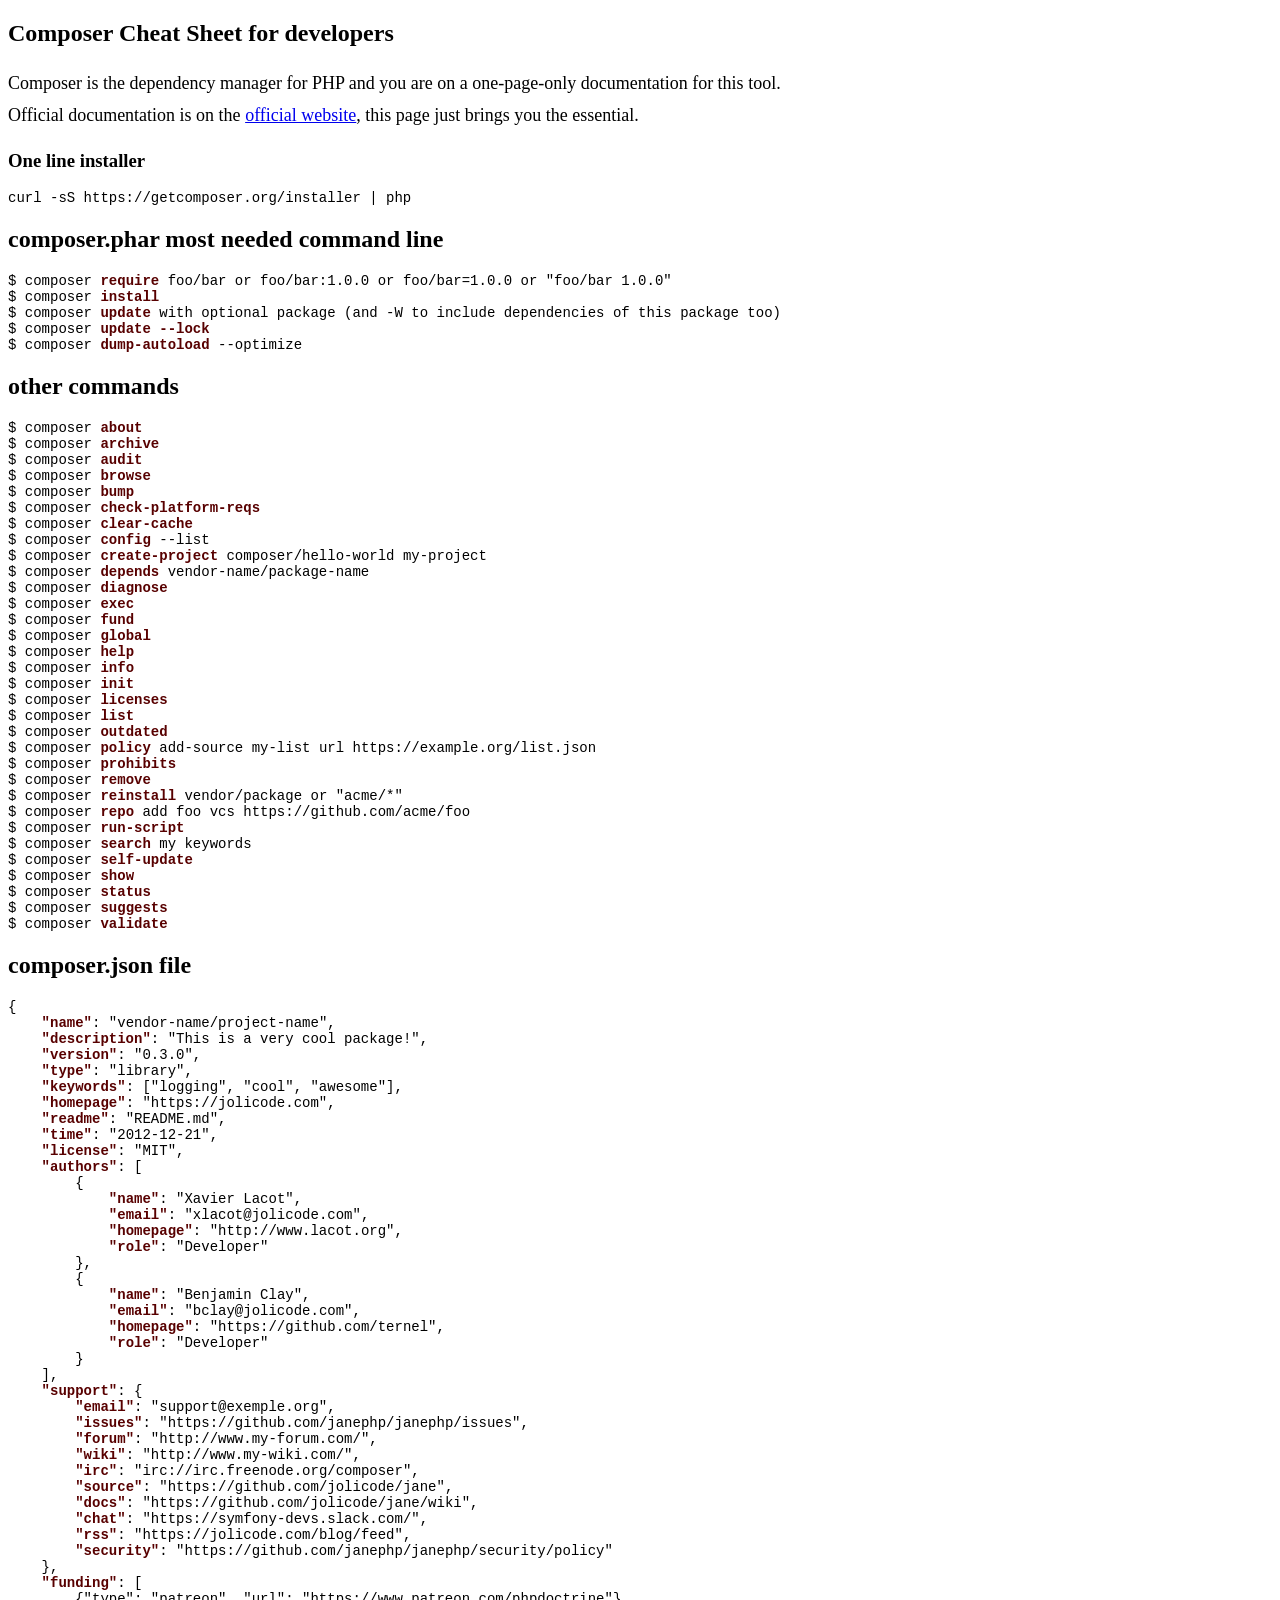
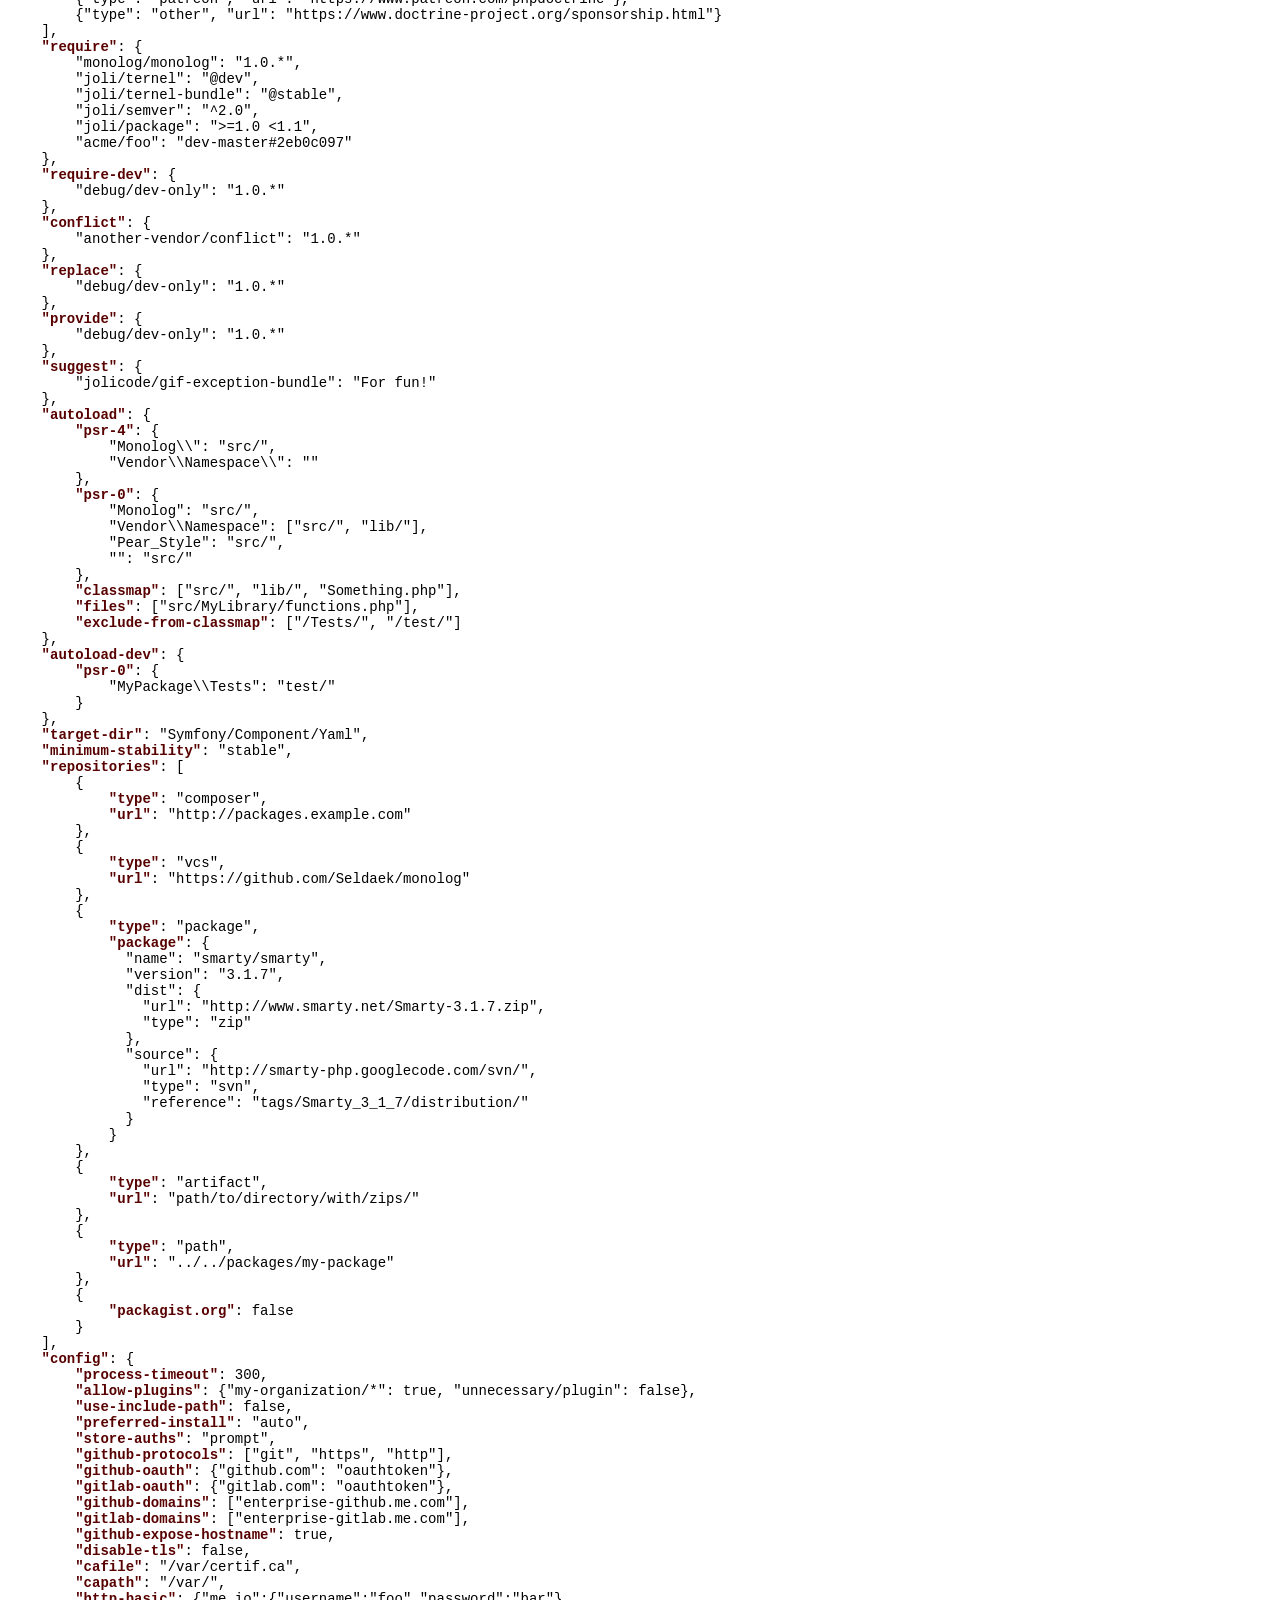
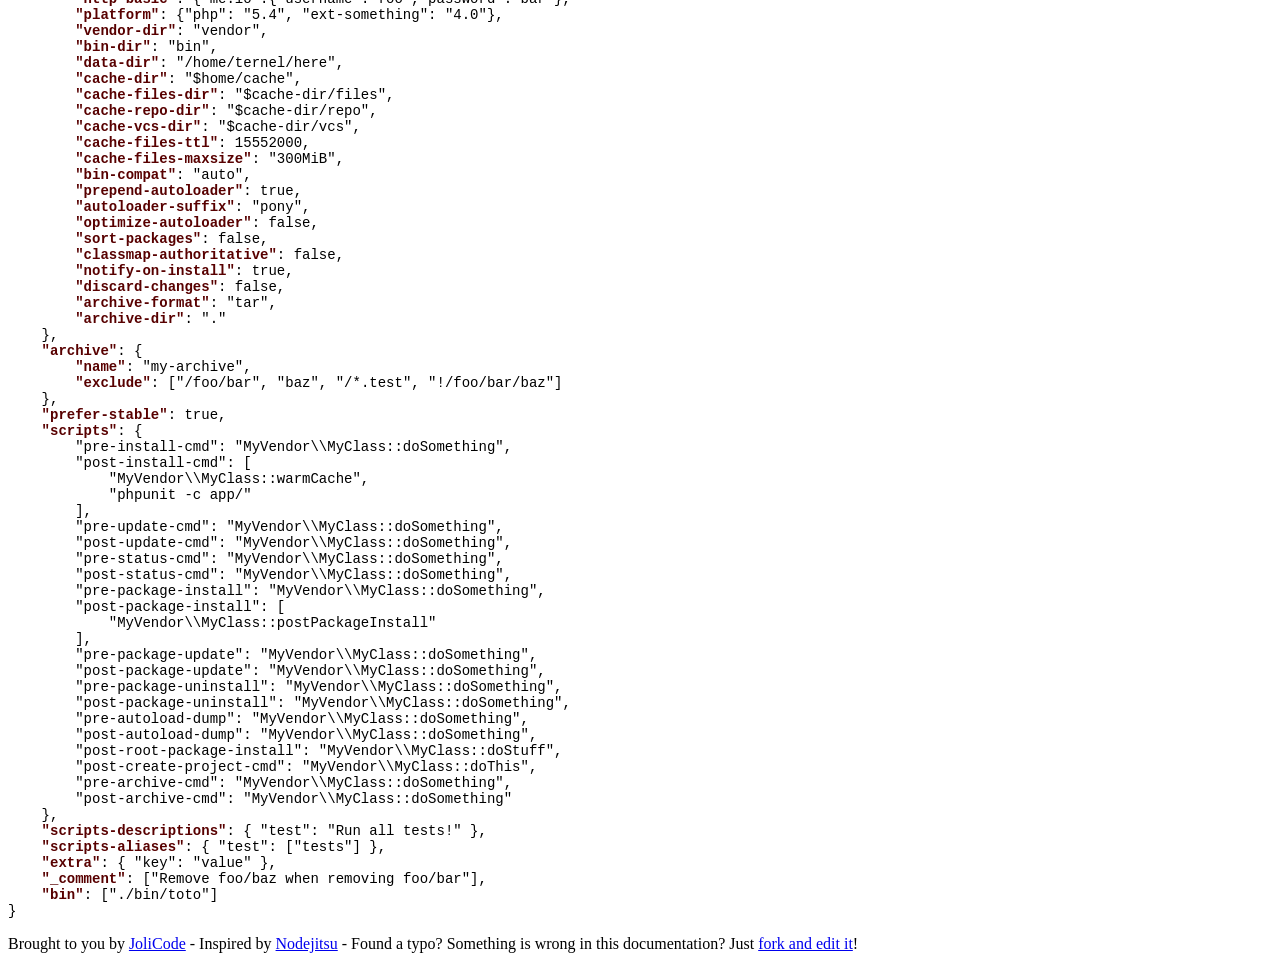
==== commit c121ed37: "Merge 6e4b11c497b387d7cec9102e2e13773a21243784 into 2e5372c2baa255849b3659aee1afcf8105c95075" ====
--- a/index.html
+++ b/index.html
@@ -6,512 +6,513 @@
     <title>Composer.json Schema CheatSheet - Dependency Manager for PHP</title>
     <meta name="description" content="Fancy cheatsheet for Composer, the dependency manager of PHP" />
     <meta name="keywords" content="help, documentation, cheat sheet, composer" />
-    <meta property="og:title" content="Composer.json Schema CheatSheet" />
-    <meta property="og:description" content="Interactive cheatsheet for Composer, the dependency manager of PHP." />
-    <meta property="og:type" content="website" />
-    <link rel="stylesheet" type="text/css" href="schema-explorer.css?v1">
-    <style>
-      :root {
-        --page-bg: #f8f8f8;
-        --card-bg: #ffffff;
-        --border: #e5e7eb;
-        --text: #1f2937;
-        --muted: #6b7280;
-        --accent: #d73a49;
-        --code-bg: #f6f8fa;
-        --hover-bg: #fffbcc;
-        --radius: 12px;
-      }
-
-      * { box-sizing: border-box; }
-
-      body {
-        margin: 0;
-        background-color: var(--page-bg);
-        color: var(--text);
-        font-family: ui-sans-serif, system-ui, -apple-system, "Segoe UI", Roboto, "Helvetica Neue", Arial, sans-serif;
-        line-height: 1.6;
-      }
-
-      a { color: var(--accent); text-decoration: none; }
-      a:hover { text-decoration: underline; }
-
-      .container {
-        max-width: 1200px;
-        margin: 0 auto;
-        padding: 0 1.25rem 2rem;
-      }
-
-      .hero {
-        padding: 3rem 0 1.5rem;
-      }
-
-      .hero h1 {
-        margin: 0 0 0.5rem;
-        font-size: clamp(1.75rem, 4vw, 2.5rem);
-        line-height: 1.2;
-      }
-
-      .hero p {
-        margin: 0.25rem 0;
-        max-width: 60rem;
-        color: var(--muted);
-      }
-
-      .hero code {
-        background: var(--code-bg);
-        border: 1px solid var(--border);
-        border-radius: 4px;
-        padding: 0 4px;
-        font-size: 0.9em;
-      }
-
-      section { margin: 2.5rem 0; }
-
-      section > h2 {
-        margin: 0 0 1rem;
-        font-size: 1.4rem;
-        padding-bottom: 0.4rem;
-        border-bottom: 1px solid var(--border);
-      }
-
-      .card {
-        background-color: var(--card-bg);
-        border: 1px solid var(--border);
-        border-radius: 12px;
-        box-shadow: 0 1px 3px rgba(0, 0, 0, 0.08);
-        padding: 1.25rem;
-      }
-
-      .installer pre {
-        margin: 0;
-        background: var(--code-bg);
-        border-radius: 8px;
-        padding: 1rem 1.25rem;
-        overflow-x: auto;
-        font-family: ui-monospace, "SF Mono", Menlo, Monaco, Consolas, "Liberation Mono", "Courier New", monospace;
-        font-size: 0.95rem;
-      }
-
-      .layout {
-        display: grid;
-        grid-template-columns: minmax(0, 1.55fr) minmax(0, 1fr);
-        gap: 1.5rem;
-        align-items: start;
-      }
-
-      .sticky-col {
-        position: sticky;
-        top: 1rem;
-      }
-
-      pre.commands {
-        margin: 0 0 1.5rem;
-        background: var(--code-bg);
-        border-radius: 8px;
-        padding: 0.75rem 1rem;
-        overflow-x: auto;
-        font-family: ui-monospace, "SF Mono", Menlo, Monaco, Consolas, "Liberation Mono", "Courier New", monospace;
-        font-size: 0.9rem;
-        line-height: 1.5;
-      }
-
-      pre.commands:last-child { margin-bottom: 0; }
-
+    <link rel="stylesheet" type="text/css" href="bootstrap.css?v2">
+    <script type="text/javascript" src="jquery-1.7.2.min.js"></script>
+    <script type="text/javascript">
+    var schema = '';
+    var hints = {
+      "home": { "text": "This is an interactive guide for exploring various important properties of the <a href='http://composer.json.jolicode.com/'>composer.json</a> file from <a href='http://getcomposer.org'>Composer</a>. <br/> <br/> You can access information about properties by <strong>mousing over</strong>.", "deprecated": null },
+      "name": { "text": "<p>The name of the package. It consists of vendor name and project name, separated by <code>/</code>.</p><br /><br />Examples:<br /><br />monolog/monolog<br />igorw/event-source<br />Required for published packages (libraries).<br /><br />The name must be lowercase and consist of words separated by <code>-</code>, <code>.</code> or <code>_</code>. Before Composer 2.0, a name could contain any character.", "deprecated": null },
+      "description": { "text": "A short description of the package. Usually this is just one line long.<br /><br />Required for published packages (libraries).", "deprecated": null },
+      "version": { "text": "This must follow the format of <code>X.Y.Z</code> or <code>vX.Y.Z</code> with an optional suffix of <code>-dev</code>, <code>-patch</code> (<code>-p</code>), <code>-alpha</code> (<code>-a</code>), <code>-beta</code> (<code>-b</code>) or <code>-RC</code>. The patch, alpha, beta and RC suffixes can also be followed by a number.<br /><br />Examples:<br /><br /><pre><code>1.0.0<br />1.0.2<br />1.1.0<br />0.2.5<br />1.0.0-dev<br />1.0.0-alpha3<br />1.0.0-beta2<br />1.0.0-RC5<br />v2.0.4-p1<br /><br /></code></pre>Optional if the package repository can infer the version from somewhere, such as the VCS tag name in the VCS repository. In that case it is also recommended to omit it.", "deprecated": null },
+      "type": { "text": "<p>Package types are used for custom installation logic. If you have a package that needs some special logic, you can define a custom type. This could be a <code>symfony-bundle</code>, a <code>wordpress-plugin</code> or a <code>typo3-module</code>. These types will all be specific to certain projects, and they will need to provide an installer capable of installing packages of that type.</p>", "deprecated": null },
+      "keywords": { "text": "An array of keywords that the package is related to. These can be used for searching and filtering.<br /><br />The special keywords <code>dev</code>, <code>testing</code> and <code>static analysis</code> make <code>composer require</code> prompt users to add the package to <code>require-dev</code> instead of <code>require</code>. Only unicode letters or numbers, space, dot, underscore and dash are allowed.", "deprecated": null },
+      "homepage": { "text": "An URL to the website of the project.", "deprecated": null },
+      "readme": { "text": "A relative path to the readme document. Defaults to <code>README.md</code>.<br /><br />Mainly useful for packages not on GitHub, as for GitHub packages Packagist.org will use the readme API to fetch the one detected by GitHub.", "deprecated": null },
+      "time": { "text": "Release date of the version.<br />Must be in <code>YYYY-MM-DD</code> or <code>YYYY-MM-DD HH:MM:SS</code> format in UTC timezone.", "deprecated": null },
+      "license": { "text": "The license of the package. This can be either a string or an array of strings.<br />The recommended notation for the most common licenses is (alphabetical):<br /><code>Apache-2.0<br />BSD-2-Clause<br />BSD-3-Clause<br />BSD-4-Clause<br />GPL-2.0-only / GPL-2.0-or-later<br />GPL-3.0-only / GPL-3.0-or-later<br />LGPL-2.1-only / LGPL-2.1-or-later<br />LGPL-3.0-only / LGPL-3.0-or-later<br />MIT</code><br />For closed-source software, you may use <code>proprietary</code> as the license identifier.", "deprecated": null },
+      "authors": { "text": "The authors of the package. This is an array of objects.", "deprecated": null },
+        "authors-name": { "text": "The author's name. Usually his real name.", "deprecated": null },
+        "authors-email": { "text": "The author's email address.", "deprecated": null },
+        "authors-homepage": { "text": "An URL to the author's website.", "deprecated": null },
+        "authors-role": { "text": "The authors' role in the project (e.g. developer or translator)", "deprecated": null },
+      "support": { "text": "Various information to get support about the project.", "deprecated": null },
+        "support-email": { "text": "Email address for support.", "deprecated": null },
+        "support-issues": { "text": "URL to the Issue Tracker.", "deprecated": null },
+        "support-forum": { "text": "URL to the Forum.", "deprecated": null },
+        "support-wiki": { "text": "URL to the Wiki.", "deprecated": null },
+        "support-irc": { "text": "IRC channel for support, as irc://server/channel.", "deprecated": null },
+        "support-source": { "text": "URL to browse or download the sources.", "deprecated": null },
+        "support-docs": { "text": "URL to the documentation.", "deprecated": null },
+        "support-chat": { "text": "URL to the chat channel.", "deprecated": null },
+      "support-rss": { "text": "URL to the RSS feed.", "deprecated": null },
+      "support-security": { "text": "URL to the vulnerability disclosure policy (VDP).", "deprecated": null },
+      "funding": { "text": "A list of URLs to provide funding to the package authors for maintenance and development of new functionality.<br />Each entry consists of <code>type</code> (the platform, e.g. patreon, opencollective, tidelift or github) and <code>url</code>.", "deprecated": null },
+      "require": { "text": "Lists packages required by this package. The package will not be installed unless those requirements can be met.<br />It take an object which maps package names to <a href=\"https://getcomposer.org/doc/01-basic-usage.md#package-versions\">version constraints</a>. <br/><code>require</code> and <code>require-dev</code> additionally support stability flags (root-only). These allow you to further restrict or expand the stability of a package beyond the scope of the <a href=\"http://getcomposer.org/doc/#minimum-stability\">minimum-stability</a> setting. You can apply them to a constraint, or just apply them to an empty constraint if you want to allow unstable packages of a dependency's dependency for example.<br /><code>require</code> and <code>require-dev</code> additionally support explicit references (i.e. commit) for dev versions to make sure they are blocked to a given state, even when you run update. These only work if you explicitly require a dev version and append the reference with <code>#&lt;ref&gt;</code>.<br /><br />Examples:<br /><br /><pre><code><br /><span class=\"key\">\"vendor/package\": </span> \"1.3.2\", <br />// exactly 1.3.2<br /><span class=\"key\">\"vendor/package\": </span> \"&gt=1.3.2\", <br />// anything above or equal to 1.3.2<br /><span class=\"key\">\"vendor/package\": </span> \"&lt1.3.2\", <br />// anything below 1.3.2<br /><span class=\"key\">\"vendor/package\": </span> \"1.3.*\", <br />// &gt=1.3.0 &lt1.4.0<br /><span class=\"key\">\"vendor/package\": </span> \"~1.3.2\", <br />// &gt=1.3.2 &lt1.4.0<br /><span class=\"key\">\"vendor/package\": </span> \"~1.3\", <br />// &gt=1.3.0 &lt2.0.0<br /><span class=\"key\">\"vendor/package\": </span> \"^1.3.2\", <br />// &gt=1.3.2 &lt2.0.0<br /><span class=\"key\">\"vendor/package\": </span> \"^0.3.2\", <br />// &gt=0.3.2 &lt0.4.0 // except if major version is 0 <br /><br />&gt, &lt, &gt=, &lt= specify upper / lower bounds<br />* wildcard<br />~ allows last digit specified to go up<br />^ doesn't allow breaking changes</code></pre>", "deprecated": "The <code>dev-master#&lt;ref&gt;</code> explicit references are discouraged and not actively supported: the package metadata is read from the branch, not the pinned commit. Only use as a temporary fix during development; prefer tagged releases." },
+      "require-dev": { "text": "Lists packages required for developing this package, or running tests, etc. (root-only).<br /><br />The dev requirements of the root package are installed by default. Both <code>install</code> and <code>update</code> support the <code>--no-dev</code> option that prevents dev dependencies from being installed.<br />Packages listed here and their dependencies can not overrule the resolution found with the packages listed in require. If you run into such a conflict, you can specify the conflicting package in the require section and require the right version number to resolve the conflict.<br /><br />Examples:<br /><br /><pre><code><br /><span class=\"key\">\"vendor/package\": </span> \"1.3.2\", <br />// exactly 1.3.2<br /><span class=\"key\">\"vendor/package\": </span> \"&gt=1.3.2\", <br />// anything above or equal to 1.3.2<br /><span class=\"key\">\"vendor/package\": </span> \"&lt1.3.2\", <br />// anything below 1.3.2<br /><span class=\"key\">\"vendor/package\": </span> \"1.3.*\", <br />// &gt=1.3.0 &lt1.4.0<br /><span class=\"key\">\"vendor/package\": </span> \"~1.3.2\", <br />// &gt=1.3.2 &lt1.4.0<br /><span class=\"key\">\"vendor/package\": </span> \"~1.3\", <br />// &gt=1.3.0 &lt2.0.0<br /><span class=\"key\">\"vendor/package\": </span> \"^1.3.2\", <br />// &gt=1.3.2 &lt2.0.0<br /><span class=\"key\">\"vendor/package\": </span> \"^0.3.2\", <br />// &gt=0.3.2 &lt0.4.0 // except if major version is 0 <br /><br />&gt, &lt, &gt=, &lt= specify upper / lower bounds<br />* wildcard<br />~ allows last digit specified to go up<br />^ doesn't allow breaking changes</code></pre>", "deprecated": null },
+      "conflict": { "text": "Lists packages that conflict with this version of this package. They will not be allowed to be installed together with your package.<br /><br />Note: when specifying ranges like <code>&lt;1.0 &gt;=1.1</code>, this conflicts with all versions that are less than 1.0 <em>and</em> equal or newer than 1.1 at the same time — you probably want <code>&lt;1.0 || &gt;=1.1</code> instead.", "deprecated": null },
+      "replace": { "text": "Lists packages that are replaced by this package. This allows you to fork a package, publish it under a different name with its own version numbers, while packages requiring the original package continue to work with your fork because it replaces the original package.<br /><br />This is also useful for packages that contain sub-packages, for example the main symfony/symfony package contains all the Symfony Components which are also available as individual packages. If you require the main package it will automatically fulfill any requirement of one of the individual components, since it replaces them.<br /><br />Caution is advised when using replace for the sub-package purpose explained above. You should then typically only replace using <code>self.version</code> as a version constraint, to make sure the main package only replaces the sub-packages of that exact version, and not any other version, which would be incorrect.", "deprecated": null },
+      "provide": { "text": "List of other packages that are provided by this package. This is mostly useful for implementations of common interfaces. A package could depend on some virtual package e.g. <code>psr/log-implementation</code>, any library that implements this interface would simply list it in <code>provide</code>.<br /><br />Using <code>provide</code> with the name of an actual package rather than a virtual one implies that the code of that package is also shipped, in which case <code>replace</code> is generally a better choice.", "deprecated": null },
+      "suggest": { "text": "Suggested packages that can enhance or work well with this package. These are just informational and are displayed after the package is installed, to give your users a hint that they could add more packages, even though they are not strictly required.<br />The format is like package links above, except that the values are free text and not version constraints.", "deprecated": null },
+      "autoload": { "text": "Autoload mapping for a PHP autoloader.<br/><br/>Currently <a href=\"http://www.php-fig.org/psr/psr-4/\">PSR-4</a> autoloading, <a href=\"https://github.com/php-fig/fig-standards/blob/master/accepted/PSR-0.md\">PSR-0</a> autoloading, classmap generation and files are supported. PSR-4 is the recommended way though since it offers greater ease of use (no need to regenerate the autoloader when you add classes).<br /><br />Under the <code>psr-4</code> key you define a mapping from namespaces to paths, relative to the package root. When autoloading a class like <code>Foo\\Bar\\Baz</code> a namespace prefix <code>Foo\\</code> pointing to a directory <code>src/</code> means that the autoloader will look for a file named <code>src/Bar/Baz.php</code> and include it if present. Note that as opposed to the older PSR-0 style, the prefix (<code>Foo\\</code>) is not present in the file path.<br /><br />Under the <code>psr-0</code> key you define a mapping from namespaces to paths, relative to the package root. Note that this also supports the PEAR-style non-namespaced convention.", "deprecated": null },
+      "autoload-dev": { "text": "Same as \"autoload\", but only considered in development mode (root-only).", "deprecated": null },
+      "autoload-exclude-from-classmap": { "text": "If you want to exclude some files or folders from the classmap you can use the <code>exclude-from-classmap</code> property. Useful to exclude test classes in your live environment, for example, as those will be skipped from the classmap even when building an optimized autoloader.<br /><br />The paths are absolute from the package root directory, and support <code>*</code> to match anything but a slash, and <code>**</code> to match anything (<code>**</code> is implicitly added to the end of the paths).", "deprecated": null },
+      "target-dir": { "text": "Defines the installation target.<br /><br />In case the package root is below the namespace declaration you cannot autoload properly. target-dir solves this problem.<br /><br />An example is Symfony. There are individual packages for the components. The Yaml component is under <code>Symfony\\Component\\Yaml</code>. The package root is that Yaml directory. To make autoloading possible, we need to make sure that it is not installed into <code>vendor/symfony/yaml</code>, but instead into <code>vendor/symfony/yaml/Symfony/Component/Yaml</code>, so that the autoloader can load it from <code>vendor/symfony/yaml</code>.", "deprecated": "Deprecated in favor of PSR-4: only present to support legacy PSR-0 style autoloading. Not scheduled for removal, but all new code should preferably use PSR-4 without target-dir." },
+      "minimum-stability": { "text": "This defines the default behavior for filtering packages by stability. This defaults to <code>stable</code>, so if you rely on a <code>dev</code> package, you should specify it in your file to avoid surprises.<br />All versions of each package are checked for stability, and those that are less stable than the <code>minimum-stability</code> setting will be ignored when resolving your project dependencies. Specific changes to the stability requirements of a given package can be done in <code>require</code> or <code>require-dev</code>.Available options are <code>dev</code>, <code>alpha</code>, <code>beta</code>, <code>RC</code>, and <code>stable</code> (root-only).", "deprecated": null },
+      "repositories": { "text": "Custom package repositories to use (root-only: repository declarations of dependencies are ignored).<br />By default composer just uses the packagist repository. By specifying repositories you can get packages from elsewhere. Order is significant: Composer looks from the first to the last repository and picks the first match.", "deprecated": "The <code>pear</code> repository type was removed in Composer 2.0. The object (key/value) notation for repositories is deprecated in favor of the array notation, which now also supports a <code>name</code> property per repository." },
+      "repositories-composer": { "text": "The main repository type is the <code>composer</code> repository. It uses a single <code>packages.json</code> file that contains all of the package metadata.<br />This is also the repository type that packagist uses. To reference a <code>composer</code> repository, just supply the path before the <code>packages.json</code> file. In case of packagist, that file is located at <code>/packages.json</code>, so the URL of the repository would be <code>repo.packagist.org</code>. For <code>example.org/packages.json</code> the repository URL would be <code>example.org</code>.<br/>See the <a href=\"http://getcomposer.org/doc/05-repositories.md#composer\">full documentation</a>.", "deprecated": null },
+      "repositories-vcs": { "text": "VCS stands for version control system. This includes versioning systems like git, svn or hg. Composer has a repository type for installing packages from these systems.<br/>See the <a href=\"http://getcomposer.org/doc/05-repositories.md#vcs\">full documentation</a>.", "deprecated": null },
+      "repositories-package": { "text": "If you want to use a project that does not support composer through any of the means above, you still can define the package yourself by using a <code>package</code> repository.<br />Basically, you define the same information that is included in the <code>composer</code> repository's <code>packages.json</code>, but only for a single package. Again, the minimum required fields are <code>name</code>, <code>version</code>, and either of <code>dist</code> or <code>source</code>.<br/>See the <a href=\"http://getcomposer.org/doc/05-repositories.md#package\">full documentation</a>.", "deprecated": null },
+      "repositories-artifact": { "text": "There are some cases, when there is no ability to have one of the previously mentioned repository types online, even the VCS one. Typical example could be cross-organisation library exchange through built artifacts. Of course, most of the times they are private. To simplify maintenance, one can simply use a repository of type <code>artifact</code> with a folder containing ZIP archives of those private packages.<br/>See the <a href=\"http://getcomposer.org/doc/05-repositories.md#artifact\">full documentation</a>.", "deprecated": null },
+      "repositories-path": { "text": "In addition to the artifact repository, you can use the path one, which allows you to depend on a relative directory. This can be especially useful when dealing with monolith repositories.<br/>See the <a href=\"http://getcomposer.org/doc/05-repositories.md#path\">full documentation</a>.", "deprecated": null },
+      "repositories-disabling-packagist": { "text": "You can disable the default Packagist.org repository by adding this to your <code>composer.json</code>.<br/>See the <a href=\"https://getcomposer.org/doc/05-repositories.md#disabling-packagist-org\">full documentation</a>.", "deprecated": null },
+      "config": { "text": "A set of configuration options. It is only used for projects.", "deprecated": null },
+      "config-vendor-dir": { "text": "The location where all packages are installed.", "deprecated": null },
+      "config-bin-dir": { "text": "The location where all binaries are linked.", "deprecated": null },
+      "config-process-timeout": { "text": "The timeout in seconds for process executions, defaults to 300 (5mins).", "deprecated": null },
+      "config-allow-plugins": { "text": "Defaults to <code>{}</code>. As of Composer 2.2.0, allows you to restrict which Composer plugins are able to execute code during a Composer run. Set it to an object with package name patterns as keys, values being <code>true</code> to allow and <code>false</code> to disallow while suppressing further warnings and prompts. You can also set it to <code>false</code> to disallow all plugins, or <code>true</code> to allow all (NOT recommended).", "deprecated": null },
+      "config-notify-on-install": { "text": "Composer allows repositories to define a notification URL, so that they get notified whenever a package from that repository is installed. This option allows you to disable that behaviour.", "deprecated": null },
+      "config-github-protocols": { "text": "A list of protocols to use for github.com clones, in priority order.", "deprecated": null },
+      "config-use-include-path": { "text": "If true, the Composer autoloader will also look for classes in the PHP include path.", "deprecated": null },
+      "config-preferred-install": { "text": "Can be any of <code>source</code>, <code>dist</code> or <code>auto</code>. This option allows you to set the install method Composer will prefer to use.", "deprecated": null },
+      "config-github-oauth": { "text": "A list of domain names and oauth keys. Oauthtoken is used to access private repositories on github and to circumvent the low IP-based rate limiting of their API.", "deprecated": null },
+      "config-gitlab-oauth": { "text": "A list of domain names and oauth keys. Oauthtoken is used to access private repositories on gitlab.", "deprecated": null },
+      "config-github-domains": { "text": "A list of domains to use in github mode. This is used for GitHub Enterprise setups, defaults to [\"github.com\"].", "deprecated": null },
+      "config-gitlab-domains": { "text": "A list of domains to use in gitlab mode.", "deprecated": null },
+      "config-disable-tls": { "text": "If set to true all HTTPS URLs will be tried with HTTP instead and no network level encryption is performed. Enabling this is a security risk and is NOT recommended. The better way is to enable the php_openssl extension in php.ini.", "deprecated": null },
+      "config-cafile": { "text": "Location of Certificate Authority file on local filesystem. In PHP 5.6+ you should rather set this via openssl.cafile in php.ini, although PHP 5.6+ should be able to detect your system CA file automatically.", "deprecated": null },
+      "config-capath": { "text": "If cafile is not specified or if the certificate is not found there, the directory pointed to by capath is searched for a suitable certificate. capath must be a correctly hashed certificate directory.", "deprecated": null },
+      "config-http-basic": { "text": "A hash of domain name => {\"username\": \"...\", \"password\": \"...\"}.", "deprecated": null },
+      "config-platform": { "text": "Lets you fake platform packages (PHP and extensions) so that you can emulate a production env or define your target platform in the config.", "deprecated": null },
+      "config-store-auths": { "text": "What to do after prompting for authentication, one of: true (store), false (do not store) or \"prompt\" (ask every time), defaults to prompt.", "deprecated": null },
+      "config-cache-dir": { "text": "Stores all the caches used by composer. See also <a href=\"http://getcomposer.org/doc/03-cli.md#composer-home\">COMPOSER_HOME</a>.", "deprecated": null },
+      "config-data-dir": { "text": "Defaults to <code>C:\Users\User\AppData\Roaming\Composer</code> on Windows, $XDG_DATA_HOME/composer on unix systems that follow the XDG Base Directory Specifications, and $home on other unix systems. Right now it is only used for storing past composer.phar files to be able to rollback to older versions.", "deprecated": null },
+      "config-cache-files-dir": { "text": "Stores the zip archives of packages.", "deprecated": null },
+      "config-cache-repo-dir": { "text": "Stores repository metadata for the composer type and the VCS repos of type svn, github and bitbucket.", "deprecated": null },
+      "config-cache-vcs-dir": { "text": "Stores VCS clones for loading VCS repository metadata for the git/hg types and to speed up installs.", "deprecated": null },
+      "config-cache-files-ttl": { "text": "Composer caches all dist (zip, tar, ...) packages that it downloads. Those are purged after six months of being unused by default. This option allows you to tweak this duration (in seconds) or disable it completely by setting it to 0.", "deprecated": null },
+      "config-cache-files-maxsize": { "text": "Composer caches all dist (zip, tar, ...) packages that it downloads. When the garbage collection is periodically ran, this is the maximum size the cache will be able to use. Older (less used) files will be removed first until the cache fits.", "deprecated": null },
+      "config-bin-compat": { "text": "Defaults to <code>auto</code>. Determines the compatibility of the binaries to be installed. If it is auto then Composer only installs .bat proxy files when on Windows. If set to <code>full</code> then both .bat files for Windows and scripts for Unix-based operating systems will be installed for each binary. This is mainly useful if you run Composer inside a linux VM but still want the .bat proxies available for use in the Windows host OS.", "deprecated": null },
+      "config-discard-changes": { "text": "Can be any of <code>true</code>, <code>false</code> or <code>stash</code>. This option allows you to set the default style of handling dirty updates when in non-interactive mode. true will always discard changes in vendors, while <code>stash</code> will try to stash and reapply. Use this for CI servers or deploy scripts if you tend to have modified vendors.", "deprecated": null },
+      "config-autoloader-suffix": { "text": "Optional string to be used as a suffix for the generated Composer autoloader. When null a random one will be generated.", "deprecated": null },
+      "config-optimize-autoloader": { "text": "Always optimize when dumping the autoloader.", "deprecated": null },
+      "config-prepend-autoloader": { "text": "If false, the composer autoloader will not be prepended to existing autoloaders, defaults to true.", "deprecated": null },
+      "config-sort-packages": { "text": "Defaults to false. If true, the require command keeps packages sorted by name in <code>composer.json</code> when adding a new package.", "deprecated": null },
+      "config-classmap-authoritative": { "text": "Defaults to false. If true, the Composer autoloader will only load classes from the classmap. Implies optimize-autoloader.", "deprecated": null },
+      "config-github-expose-hostname": { "text": "Defaults to true. If false, the OAuth tokens created to access the github API will have a date instead of the machine hostname.", "deprecated": null },
+      "config-archive-format": { "text": "Defaults to tar. Composer allows you to add a default archive format when the workflow needs to create a dedicated archiving format.", "deprecated": null },
+      "config-archive-dir": { "text": "Defaults to .. Composer allows you to add a default archive directory when the workflow needs to create a dedicated archiving format. Or for easier development between modules.", "deprecated": null },
+      "scripts": { "text": "Composer allows you to hook into various parts of the installation process through the use of scripts.<br />A script is a callback (defined as a static method) or a shell command that will be called when the event it listens on is triggered.<br/> Let's take a look to the full list of <a href=\"http://getcomposer.org/doc/articles/scripts.md#event-types\">Event Types</a>.<br /><br /><code>scripts</code> is a root-only field. Custom scripts can also get descriptions via <code>scripts-descriptions</code> and aliases via <code>scripts-aliases</code>.", "deprecated": null },
+      "scripts-descriptions": { "text": "Descriptions for the custom commands defined in <code>scripts</code>, shown by <code>composer list</code> and <code>composer run -l</code> instead of the default \"Runs the ... script as defined in composer.json\".", "deprecated": null },
+      "scripts-aliases": { "text": "Alternate names for the custom commands defined in <code>scripts</code>, as an array of strings per script. Available as of Composer 2.7.", "deprecated": null },
+      "extra": { "text": "Arbitrary extra data for consumption by <code>scripts</code>.<br />This can be virtually anything. To access it from within a script event handler, you can do:<br /><pre><code>$extra = $event-&gt;getComposer()-&gt;getPackage()-&gt;getExtra();</code></pre>", "deprecated": null },
+      "_comment": { "text": "Top level key used as a place to store comments (it can be a string or array of strings).", "deprecated": null },
+      "bin": { "text": "A set of files that should be treated as binaries and symlinked into the <code>bin-dir</code> (from config).", "deprecated": null },
+      "archive": { "text": "Options for creating package archives.<br />The example will include <code>/dir/foo/bar/file</code>, <code>/foo/bar/baz</code>, <code>/file.php</code>, <code>/foo/my.test</code> but it will exclude <code>/foo/bar/any</code>, <code>/foo/baz</code>, and <code>/my.test</code>.", "deprecated": null },
+      "archive-name": { "text": "Allows configuring base name for archive. By default (if not configured, and <code>--file</code> is not passed as command-line argument), <code>preg_replace('#[^a-z0-9-_]#i', '-', name)</code> is used.", "deprecated": null },
+      "archive-exclude": { "text": "Allows configuring a list of patterns for excluded paths. The pattern syntax matches .gitignore files. A leading exclamation mark (!) will result in any matching files to be included even if a previous pattern excluded them, a leading slash will only match at the beginning of the project relative path and an asterisk will not expand to a directory separator.", "deprecated": null },
+      "prefer-stable": { "text": "When this is enabled, Composer will prefer more stable packages over unstable ones when finding compatible stable packages is possible. If you require a dev version or only alphas are available for a package, those will still be selected granted that the minimum-stability allows for it (root-only).", "deprecated": null },
+      "phar-about": { "text": "Short information about Composer.", "deprecated": null },
+      "phar-archive": { "text": "Create an archive of this composer package.", "deprecated": null },
+      "phar-audit": { "text": "Audits the packages you have installed against dependency policies, such as security advisories (using the Packagist.org API by default or other repositories if specified in the <code>repositories</code> section), abandoned packages and packages flagged as malware.<br /><br />Exit codes: <code>0</code> no issues, <code>1</code> packages matching dependency policies were found.<br /><br />Options: <code>--no-dev</code>, <code>--locked</code>, <code>--format=table|plain|json|summary</code>, <code>--abandoned=ignore|report|fail</code>, <code>--ignore-severity</code>.", "deprecated": null },
+      "phar-browse": { "text": "Aliased to <code>home</code>, opens the package's repository URL or homepage in your browser.", "deprecated": null },
+      "phar-bump": { "text": "Increases the lower limit of your composer.json requirements to the currently installed versions. This helps ensure your dependencies do not accidentally get downgraded due to some other conflict.<br /><br />Running this blindly on libraries is NOT recommended as it will narrow down your allowed dependencies. Options: <code>--dev-only</code>, <code>--no-dev-only</code>, <code>--dry-run</code>.", "deprecated": null },
+      "phar-check-platform-reqs": { "text": "Checks that your PHP and extensions versions match the platform requirements of the installed packages. Useful to verify that a production server has all the extensions needed to run a project.<br /><br />Unlike update/install, this command ignores <code>config.platform</code> settings and checks the real platform packages. Options: <code>--lock</code>, <code>--no-dev</code>, <code>--format=text|json</code>.", "deprecated": null },
+      "phar-clear-cache": { "text": "Aliased to <code>clearcache</code>, clears composer's internal package cache.", "deprecated": null },
+      "phar-config": { "text": "Allows you to edit some basic composer settings in either the local <code>composer.json</code> file or the global config.json file.", "deprecated": null },
+      "phar-create-project": { "text": "Create new project from a package into given directory.", "deprecated": null },
+      "phar-depends": { "text": "Tell you which other packages depend on a certain package. You can specify which link types (require, require-dev) should be included in the listing. By default both are used.", "deprecated": null },
+      "phar-dump-autoload": { "text": "If you need to update the autoloader because of new classes in a classmap package for example, you can use \"dump-autoload\" to do that without having to go through an install or update.<br /><br />Use <b>--optimize</b> to convert PSR-0/4 autoloading to classmap to get a faster autoloader. <strong>This is strongly recommended for production (you can get a 20% boost)</strong>, but can take a bit of time to run so it is currently not done by default.<br/><br/>You can also use the <code>dumpautoload</code> alias.", "deprecated": null },
+      "phar-diagnose": { "text": "If you think you found a bug, or something is behaving strangely, you might want to run the diagnose command to perform automated checks for many common problems.", "deprecated": null },
+      "phar-exec": { "text": "Execute a vendored binary/script.", "deprecated": null },
+      "phar-fund": { "text": "Discover how to help fund the maintenance of your dependencies. Lists all funding links from the installed dependencies (from the <code>funding</code> key of their composer.json). Use <code>--format=json</code> for machine-readable output.", "deprecated": null },
+      "phar-help": { "text": "Display help for all the other commands: <code>composer help install</code>.", "deprecated": null },
+      "phar-global": { "text": "The global command allows you to run other commands like <code>install</code>, <code>require</code> or <code>update</code> as if you were running them from the <code>COMPOSER_HOME</code> directory.<br /><br />This can be used to install CLI utilities globally and if you add <code>$COMPOSER_HOME/vendor/bin</code> to your <code>$PATH</code> environment variable.<br /><code>$ composer global require friendsofphp/php-cs-fixer</code><br />Now the <code>php-cs-fixer</code> binary is available globally (make sure the global <code>bin-dir</code> is in your <code>$PATH</code> environment variable — get its location with <code>composer global config bin-dir --absolute</code>).", "deprecated": null },
+      "phar-init": { "text": "Creates a basic <code>composer.json</code> file in current directory.<br/><br/>When you run the command it will interactively ask you to fill in the fields, while using some smart defaults.", "deprecated": null },
+      "phar-install": { "text": "Parses the <code>composer.json</code> file and downloads the needed dependencies.<br/><br/>The <code>install</code> command reads the <code>composer.json</code> file from the current directory, resolves the dependencies, and installs them into <code>vendor</code>.<br/>If there is no <code>composer.lock</code> file, composer will create one after dependency resolution. The <code>--no-scripts</code> option is useful to bypass the configured pre and post scripts.<br/><br/>When a <code>composer.lock</code> file is present installs the exact package versions listed in <code>composer.lock</code> to ensure that they are consistent for everyone.<br/><br/>Committing <code>composer.lock</code> to VC is important because it will cause anyone who sets up the project to use the exact same versions of the dependencies that you are using.", "deprecated": null },
+      "phar-info": { "text": "Show information about packages.", "deprecated": null },
+      "phar-licenses": { "text": "Show information about licenses of dependencies.", "deprecated": null },
+      "phar-list": { "text": "Lists commands", "deprecated": null },
+      "phar-policy": { "text": "Manage custom dependency policies and their sources in your composer.json under <code>config.policy</code>. A source points Composer at a remote URL which provides the set of package versions the policy applies to.<br /><br />Currently only <code>url</code> is supported as source type, and URLs must start with <code>https://</code>.", "deprecated": null },
+      "phar-outdated": { "text": "Shows a list of installed packages that have updates available (with colors!), including their current and latest versions. <br><ul><li>Green: The package is up to date!</li><li>Yellow: There's a new version, but possibly with BC break, there may be some work to install the new version.</li><li>Red: There should be no BC break (semver), you should upgrade the package.</li></ul>", "deprecated": null },
+      "phar-prohibits": { "text": "Tells you which packages are blocking a given package from being installed.", "deprecated": null },
+      "phar-remove": { "text": "Removes a package from the require or require-dev: <code>remove vendor/package vendor/package2</code>.", "deprecated": null },
+      "phar-reinstall": { "text": "Looks up installed packages by name, uninstalls them and reinstalls them. This lets you do a clean install of a package if you messed with its files.<br /><br />You can specify more than one package name, or use a wildcard: <code>composer reinstall \"acme/*\"</code>.", "deprecated": null },
+      "phar-repo": { "text": "Manage repositories in your composer.json: <code>list</code>, <code>add</code>, <code>remove</code>, <code>set-url</code>, <code>get-url</code>, <code>enable</code>/<code>disable</code> packagist.org.<br /><br />More powerful and recommended over <code>composer config repositories.*</code>. Options: <code>--global</code>, <code>--append</code> (lower priority), <code>--before</code>/<code>--after</code> [name].", "deprecated": null },
+      "phar-require": { "text": "Adds required packages to your <code>composer.json</code> and installs them.<br /><br/>The <code>require</code> command adds new packages to the <code>composer.json</code> file from the current directory.<br/>After adding/changing the requirements, the modified requirements will be installed or updated.", "deprecated": null },
+      "phar-run-script": { "text": "Run the scripts manually, just give it the script name and optionally <code>--no-dev</code> to disable the dev mode.", "deprecated": null },
+      "phar-search": { "text": "Search for packages.<br /><br />The search command allows you to search through the current project's package repositories. Usually, this will be just packagist. You simply pass it the terms you want to search for.", "deprecated": null },
+      "phar-self-update": { "text": "Updates <code>composer.phar</code> to the lastest version.<br/><br/>Running the <code>self-update</code> command could solve some problems and save you some time too.<br/><br/>You can also use the <code>selfupdate</code> alias.", "deprecated": null },
+      "phar-show": { "text": "List all of the available packages, you can use the show command like this <code>show -v symfony/symfony</code> to list the available versions.", "deprecated": null },
+      "phar-status": { "text": "If you often need to modify the code of your dependencies and they are installed from source, the status command allows you to check if you have local changes in any of them.", "deprecated": null },
+      "phar-suggests": { "text": "Lists all packages suggested by currently installed set of packages. You can optionally pass one or multiple package names in the format of <code>vendor/package</code> to limit output to suggestions made by those packages only.", "deprecated": null },
+      "phar-update": { "text": "Updates your dependencies to the latest version, and updates the <code>composer.lock</code> file.<br/><br/>In order to get the latest versions of the dependencies and to update the <code>composer.lock</code> file, you should use the <code>update</code> command.<br/>This will resolve all dependencies of the project and write the exact versions into <code>composer.lock</code>.<br /><br />This command is also aliased as <code>upgrade</code>.", "deprecated": null },
+      "phar-update-lock": { "text": "Sometimes, you might get this warning:<br /><pre><code style=\"word-break: initial;\">Warning: The lock file is not up to date with the latest changes in composer.json, you may be getting outdated dependencies, run update to update them.</code></pre>This could happen after you manually edited the <code>composer.json</code> (add or change the <code>description</code>, <code>authors</code>, <code>extra</code> config, etc). Even if your changes are meaningless for Composer, it detects that the <strong>content-hash</strong> of the file changed so it warns you that these modifications are not currently taken into account in the <code>composer.lock</code> file.<br/><br/>So to suppress this warning, you can just run the <code>update --lock</code> command to update the lock file <strong>without upgrading</strong> any vendors.", "deprecated": null },
+      "phar-validate": { "text": "Validates a composer.json.<br/><br/>You should always run the <code>validate</code> command before you commit your <code>composer.json</code> file, and before you tag a release. It will check if your <code>composer.json</code> is valid.", "deprecated": null }
+    };
+
+    function renderHint(key) {
+      var hintData = hints[key];
+      var hintText = hintData;
+      var deprecatedText = '';
+      if (hintData && 'object' == typeof hintData) {
+        hintText = hintData.text;
+        deprecatedText = hintData.deprecated || '';
+      }
+      $('.hint').html(hintText);
+      if (deprecatedText) {
+        $('.deprecated').html(deprecatedText);
+        $('.deprecated').show();
+      } else {
+        $('.deprecated').hide();
+      }
+    }
+
+    $(document).ready(function(){
+      $.get('composer-schema.json', function(data){
+          schema = data;
+      }, 'json');
+
+      renderHint('home');
+
+        $('.composer .pair').mouseover(function(e){
+          var el = this;
+          var topPx = $("#header").height() + 61;
+          if ($(document).scrollTop() >= topPx) {
+            topPx = $(document).scrollTop();
+          }
+
+          $('.doc').css('top', topPx + 'px');
+
+          var key, title;
+
+          if (undefined != $('.key', el).attr('data-key')) {
+            key = $('.key', el).attr('data-key');
+          }
+          if (undefined != $('.key', el).attr('data-title')) {
+            title = $('.key', el).attr('data-title');
+          }
+
+          if (!key || !title) {
+            var prefix = (undefined != $('.key', el).attr('data-prefix'))? $('.key', el).attr('data-prefix'):'';
+
+            if (!title) {
+              title = $('.key', el).html().replace(/"/g, '');
+            }
+            if (!key) {
+              key = prefix+title;
+            }
+          }
+
+          $('.title').html(title);
+          if (schema && (undefined != schema['properties'][key])) {
+            var typeData = '';
+            if (undefined != schema['properties'][key]['type']) {
+              typeData = schema['properties'][key]['type'];
+              if (typeData.constructor.toString().indexOf("Array") > -1) {
+                typeData = typeData.join(', ');
+              }
+            }
+            $('.type').html(typeData);
+          } else {
+            $('.type').html('');
+          }
+
+          renderHint(key);
+        });
+      });
+    </script>
+
+    <style type="text/css">
+      #header p {
+        font-weight: normal;
+        font-size: 18px;
+        line-height: 32px;
+      }
+
+      .composer .pair {
+        cursor:pointer;
+      }
+
+      .composer .pair:hover {
+        background-color:white;
+      }
       .pair {
-        display: block;
-        padding: 0 0.35rem;
-        border-radius: 6px;
-        cursor: pointer;
-      }
-
-      .pair:hover,
-      .pair:focus-visible {
-        background-color: var(--hover-bg);
-        outline: none;
-      }
-
-      .pair .key {
-        color: var(--accent);
-        font-weight: 600;
-      }
-
-      .docs-placeholder {
-        color: var(--muted);
-        text-align: center;
-        padding: 1.5rem 0.5rem;
-      }
-
-      .docs-title {
-        font-weight: 600;
-        font-size: 1.1rem;
-        margin-bottom: 0.5rem;
-      }
-
-      .docs-content code {
-        background: var(--code-bg);
-        border: 1px solid var(--border);
-        border-radius: 4px;
-        padding: 0 4px;
-        font-size: 0.9em;
-        display: inline-block;
-      }
-
-      .docs-content pre {
-        background: var(--code-bg);
-        border-radius: 6px;
-        padding: 0.75rem;
-        overflow-x: auto;
-        font-size: 0.85rem;
-        line-height: 1.6;
-      }
-
-      .docs-content code .key,
-      pre.commands code .key { color: var(--accent); }
-
-      footer {
-        margin-top: 3rem;
-        padding: 1.5rem 0;
-        border-top: 1px solid var(--border);
-        color: var(--muted);
-        font-size: 0.9rem;
-        text-align: center;
-      }
-
-      @media (max-width: 1023px) {
-        .layout {
-          grid-template-columns: minmax(0, 1fr);
+        padding:0px;
+        margin:0px;
+      }
+
+      .doc {
+        position:absolute;
+        top: 120px;
+        font-size:18px;
+        width:400px;
+        line-height:32px;
+      }
+
+      .title {
+        font-weight: bold;
+      }
+
+      .type {
+        font-size: 17px;
+        font-style: italic;
+      }
+
+      .key {
+        color: #580000;
+        font-weight:bold;
+      }
+
+      code {
+          border: 1px solid #ccc;
+          -webkit-border-radius: 3px;
+          -moz-border-radius: 3px;
+          border-radius: 3px;
+          padding: 0px 4px;
+          display: inline-block;
+          line-height: 125%;
+          margin: 0 2px;
         }
-        .sticky-col {
-          position: static;
-        }
-      }
-
-      @media (max-width: 640px) {
-        .hero { padding-top: 2rem; }
-        .card { padding: 1rem; }
-        pre.commands { font-size: 0.85rem; }
+      pre {
+        font-size: 14px;
+      }
+      .deprecated {
+        display: none;
+        background-color: #fcf8e3;
+        border: 1px solid #faebcc;
+        color: #8a6d3b;
+        font-size: 15px;
+        padding: 6px;
+        border-radius: 3px;
+        margin: 0 0 8px 0;
       }
     </style>
   </head>
   <body>
 
     <div class="container">
-
-      <header class="hero">
-        <h1>Composer Cheat Sheet for developers</h1>
-        <p>Composer is the dependency manager for PHP and you are on a one-page-only documentation for this tool.
-            Official documentation is on the <a href="https://getcomposer.org">official website</a>,
-            this page just brings you the essential.</p>
-        <p>This is an interactive guide for exploring various important properties of the
-            <code>composer.json</code> file: hover over any property of the example below to
-            see its documentation.</p>
-      </header>
-
-      <section id="installer">
-        <h2>One line installer</h2>
-        <div class="card installer">
-          <pre>curl -sS https://getcomposer.org/installer | php</pre>
-        </div>
-      </section>
-
-      <section id="cli">
-        <h2>composer.phar most needed command line</h2>
-        <div class="layout">
-          <div>
-            <div class="card">
-              <pre class="commands"><span class="pair">$ composer <span class="key" data-prefix="phar-">require</span> <span class="value">&lt;package&gt;</span></span><span class="pair">$ composer <span class="key" data-prefix="phar-">install</span></span><span class="pair">$ composer <span class="key" data-prefix="phar-">update</span> <span class="value">&lt;package&gt;</span></span><span class="pair">$ composer <span class="key" data-key="phar-update-lock">update --lock</span></span><span class="pair">$ composer <span class="key" data-prefix="phar-">dump-autoload</span> <span class="value">--optimize</span></span></pre>
-            </div>
-
-            <h2>Other commands</h2>
-            <div class="card">
-              <pre class="commands"><span class="pair">$ composer <span class="key" data-prefix="phar-">about</span></span><span class="pair">$ composer <span class="key" data-prefix="phar-">archive</span></span><span class="pair">$ composer <span class="key" data-prefix="phar-">audit</span></span><span class="pair">$ composer <span class="key" data-prefix="phar-">browse</span></span><span class="pair">$ composer <span class="key" data-prefix="phar-">bump</span></span><span class="pair">$ composer <span class="key" data-prefix="phar-">check-platform-reqs</span></span><span class="pair">$ composer <span class="key" data-prefix="phar-">clear-cache</span></span><span class="pair">$ composer <span class="key" data-prefix="phar-">config</span> <span class="value">&lt;option&gt;</span></span><span class="pair">$ composer <span class="key" data-prefix="phar-">create-project</span> <span class="value">&lt;package&gt; &lt;directory&gt;</span></span><span class="pair">$ composer <span class="key" data-prefix="phar-">depends</span> <span class="value">&lt;package&gt;</span></span><span class="pair">$ composer <span class="key" data-prefix="phar-">diagnose</span></span><span class="pair">$ composer <span class="key" data-prefix="phar-">exec</span> <span class="value">&lt;binary&gt;</span></span><span class="pair">$ composer <span class="key" data-prefix="phar-">fund</span></span><span class="pair">$ composer <span class="key" data-prefix="phar-">global</span></span><span class="pair">$ composer <span class="key" data-prefix="phar-">help</span></span><span class="pair">$ composer <span class="key" data-prefix="phar-">info</span></span><span class="pair">$ composer <span class="key" data-prefix="phar-">init</span></span><span class="pair">$ composer <span class="key" data-prefix="phar-">licenses</span></span><span class="pair">$ composer <span class="key" data-prefix="phar-">list</span></span><span class="pair">$ composer <span class="key" data-prefix="phar-">outdated</span></span><span class="pair">$ composer <span class="key" data-prefix="phar-">policy</span> <span class="value">&lt;package&gt;</span></span><span class="pair">$ composer <span class="key" data-prefix="phar-">prohibits</span> <span class="value">&lt;package&gt;</span></span><span class="pair">$ composer <span class="key" data-prefix="phar-">remove</span> <span class="value">&lt;package&gt;</span></span><span class="pair">$ composer <span class="key" data-prefix="phar-">reinstall</span> <span class="value">&lt;package&gt;</span></span><span class="pair">$ composer <span class="key" data-prefix="phar-">repo</span> <span class="value">add &lt;name&gt; &lt;type&gt; &lt;url&gt;</span></span><span class="pair">$ composer <span class="key" data-prefix="phar-">run-script</span> <span class="value">&lt;script&gt;</span></span><span class="pair">$ composer <span class="key" data-prefix="phar-">search</span> <span class="value">&lt;keywords&gt;</span></span><span class="pair">$ composer <span class="key" data-prefix="phar-">self-update</span></span><span class="pair">$ composer <span class="key" data-prefix="phar-">show</span></span><span class="pair">$ composer <span class="key" data-prefix="phar-">status</span></span><span class="pair">$ composer <span class="key" data-prefix="phar-">suggests</span></span><span class="pair">$ composer <span class="key" data-prefix="phar-">validate</span></span></pre>
-            </div>
-          </div>
-
-          <div class="sticky-col">
-            <div class="card">
-              <div id="cli-docs">
-                <p class="docs-placeholder">Hover over a command to see its documentation.</p>
-              </div>
-            </div>
+      <div class="content">
+        <div class="row">
+          <div class="span12" id="header">
+            <h2>Composer Cheat Sheet for developers</h2>
+            <p>Composer is the dependency manager for PHP and you are on a one-page-only documentation for this tool.<br />
+                Official documentation is on the <a href="https://getcomposer.org">official website</a>,
+                this page just brings you the essential.</p>
           </div>
         </div>
-      </section>
-
-      <section id="schema">
-        <h2>composer.json file</h2>
-        <div class="layout">
-          <div class="card">
-            <div id="panel-schema"></div>
-          </div>
-          <div class="sticky-col">
-            <div class="card">
-              <div id="panel-documentation"></div>
+        <div class="row">
+            <div class="span8">
+                <h3>One line installer</h3>
+
+                <pre>curl -sS https://getcomposer.org/installer | php</pre>
             </div>
-          </div>
         </div>
-      </section>
-
-      <footer>
-        <p>Brought to you by <a href="https://jolicode.com">JoliCode</a> - Inspired
-            by <a href="http://browsenpm.org/package.json">Nodejitsu</a> - UI powered by
-            <a href="https://www.npmjs.com/package/json-schema-explorer">json-schema-explorer</a> - Found a typo? Something is wrong
-            in this documentation? Just <a href="https://github.com/jolicode/composer-cheatsheet/blob/gh-pages/index.html">fork and edit it</a>!</p>
-      </footer>
-    </div>
-
-    <script src="cli-hints.js?v2"></script>
-    <script src="schema-explorer.js?v1"></script>
-    <script>
-      (function () {
-        // ---------------------------------------------------------------
-        // CLI commands: hover / focus shows the curated documentation
-        // ---------------------------------------------------------------
-        var cliDocs = document.getElementById('cli-docs');
-        var cliPlaceholder = '<p class="docs-placeholder">Hover over a command to see its documentation.</p>';
-        var hints = window.cliHints || {};
-
-        function showCliDoc(pair) {
-          var keyEl = pair.querySelector('.key');
-          if (!keyEl) return;
-
-          var title = keyEl.getAttribute('data-title');
-          var key = keyEl.getAttribute('data-key');
-          var keyText = keyEl.textContent.replace(/"/g, '');
-
-          if (!title) title = keyText;
-          if (!key) key = (keyEl.getAttribute('data-prefix') || '') + keyText;
-
-          var html = hints[key] ? hints[key] : cliPlaceholder;
-          cliDocs.innerHTML = '<p class="docs-title">' + title + '</p><div class="docs-content">' + html + '</div>';
-        }
-
-        Array.prototype.forEach.call(document.querySelectorAll('.pair'), function (pair) {
-          pair.setAttribute('tabindex', '0');
-          pair.addEventListener('mouseenter', function () { showCliDoc(pair); });
-          pair.addEventListener('focus', function () { showCliDoc(pair); });
-          pair.addEventListener('click', function () { showCliDoc(pair); });
-        });
-
-        // ---------------------------------------------------------------
-        // composer.json example documented by the schema explorer
-        // ---------------------------------------------------------------
-        var example = {
-    "name": "vendor-name/project-name",
-    "description": "This is a very cool package!",
-    "version": "0.3.0",
-    "type": "library",
-    "keywords": [
-        "logging",
-        "cool",
-        "awesome"
-    ],
-    "homepage": "https://jolicode.com",
-    "readme": "README.md",
-    "time": "2012-12-21",
-    "license": "MIT",
-    "authors": [
-        {
-            "name": "Xavier Lacot",
-            "email": "xlacot@jolicode.com",
-            "homepage": "http://www.lacot.org",
-            "role": "Developer"
-        },
-        {
-            "name": "Benjamin Clay",
-            "email": "bclay@jolicode.com",
-            "homepage": "https://github.com/ternel",
-            "role": "Developer"
+        <div class="row" id="documentation">
+          <div class="span8">
+            <h2>composer.phar most needed command line</h2>
+            <pre class="composer">
+<span class="pair">$ composer <span class="key" data-prefix="phar-">require</span> <span class="value">foo/bar or foo/bar:1.0.0 or foo/bar=1.0.0 or "foo/bar 1.0.0"</span></span>
+<span class="pair">$ composer <span class="key" data-prefix="phar-">install</span></span>
+<span class="pair">$ composer <span class="key" data-prefix="phar-">update</span> with optional package (and -W to include dependencies of this package too)</span>
+<span class="pair">$ composer <span class="key" data-key="phar-update-lock">update --lock</span></span>
+<span class="pair">$ composer <span class="key" data-prefix="phar-">dump-autoload</span> --optimize</span>
+</pre>
+
+            <h2>other commands</h2>
+            <pre class="composer">
+<span class="pair">$ composer <span class="key" data-prefix="phar-">about</span></span>
+<span class="pair">$ composer <span class="key" data-prefix="phar-">archive</span></span>
+<span class="pair">$ composer <span class="key" data-prefix="phar-">audit</span></span>
+<span class="pair">$ composer <span class="key" data-prefix="phar-">browse</span></span>
+<span class="pair">$ composer <span class="key" data-prefix="phar-">bump</span></span>
+<span class="pair">$ composer <span class="key" data-prefix="phar-">check-platform-reqs</span></span>
+<span class="pair">$ composer <span class="key" data-prefix="phar-">clear-cache</span></span>
+<span class="pair">$ composer <span class="key" data-prefix="phar-">config</span> <span class="value">--list</span></span>
+<span class="pair">$ composer <span class="key" data-prefix="phar-">create-project</span> <span class="value">composer/hello-world my-project</span></span>
+<span class="pair">$ composer <span class="key" data-prefix="phar-">depends</span> <span class="value">vendor-name/package-name</span></span>
+<span class="pair">$ composer <span class="key" data-prefix="phar-">diagnose</span></span>
+<span class="pair">$ composer <span class="key" data-prefix="phar-">exec</span></span>
+<span class="pair">$ composer <span class="key" data-prefix="phar-">fund</span></span>
+<span class="pair">$ composer <span class="key" data-prefix="phar-">global</span></span>
+<span class="pair">$ composer <span class="key" data-prefix="phar-">help</span></span>
+<span class="pair">$ composer <span class="key" data-prefix="phar-">info</span></span>
+<span class="pair">$ composer <span class="key" data-prefix="phar-">init</span></span>
+<span class="pair">$ composer <span class="key" data-prefix="phar-">licenses</span></span>
+<span class="pair">$ composer <span class="key" data-prefix="phar-">list</span></span>
+<span class="pair">$ composer <span class="key" data-prefix="phar-">outdated</span></span>
+<span class="pair">$ composer <span class="key" data-prefix="phar-">policy</span> <span class="value">add-source my-list url https://example.org/list.json</span></span>
+<span class="pair">$ composer <span class="key" data-prefix="phar-">prohibits</span></span>
+<span class="pair">$ composer <span class="key" data-prefix="phar-">remove</span></span>
+<span class="pair">$ composer <span class="key" data-prefix="phar-">reinstall</span> <span class="value">vendor/package or "acme/*"</span></span>
+<span class="pair">$ composer <span class="key" data-prefix="phar-">repo</span> <span class="value">add foo vcs https://github.com/acme/foo</span></span>
+<span class="pair">$ composer <span class="key" data-prefix="phar-">run-script</span></span>
+<span class="pair">$ composer <span class="key" data-prefix="phar-">search</span> <span class="value">my keywords</span></span>
+<span class="pair">$ composer <span class="key" data-prefix="phar-">self-update</span></span>
+<span class="pair">$ composer <span class="key" data-prefix="phar-">show</span></span>
+<span class="pair">$ composer <span class="key" data-prefix="phar-">status</span></span>
+<span class="pair">$ composer <span class="key" data-prefix="phar-">suggests</span></span>
+<span class="pair">$ composer <span class="key" data-prefix="phar-">validate</span></span>
+</pre>
+
+            <h2>composer.json file</h2>
+
+            <pre class="composer">
+{
+    <span class="pair"><span class="key">"name"</span>: <span class="value">"vendor-name/project-name"</span>,</span>
+    <span class="pair"><span class="key">"description"</span>: <span class="value">"This is a very cool package!"</span>,</span>
+    <span class="pair"><span class="key">"version"</span>: "0.3.0",</span>
+    <span class="pair"><span class="key">"type"</span>: <span class="value">"library"</span></span>,
+    <span class="pair"><span class="key">"keywords"</span>: <span class="value">["logging", "cool", "awesome"]</span></span>,
+    <span class="pair"><span class="key">"homepage"</span>: <span class="value">"https://jolicode.com"</span></span>,
+    <span class="pair"><span class="key">"readme"</span>: <span class="value">"README.md"</span></span>,
+    <span class="pair"><span class="key">"time"</span>: <span class="value">"2012-12-21"</span></span>,
+    <span class="pair"><span class="key">"license"</span>: <span class="value">"MIT"</span></span>,
+    <span class="pair"><span class="key">"authors"</span></span>: [
+        {
+            <span class="pair"><span class="key" data-prefix="authors-">"name"</span>: <span class="value">"Xavier Lacot"</span></span>,
+            <span class="pair"><span class="key" data-prefix="authors-">"email"</span>: <span class="value">"xlacot@jolicode.com"</span></span>,
+            <span class="pair"><span class="key" data-prefix="authors-">"homepage"</span>: <span class="value">"http://www.lacot.org"</span></span>,
+            <span class="pair"><span class="key" data-prefix="authors-">"role"</span>: <span class="value">"Developer"</span></span>
+        },
+        {
+            <span class="pair"><span class="key" data-prefix="authors-">"name"</span>: <span class="value">"Benjamin Clay"</span></span>,
+            <span class="pair"><span class="key" data-prefix="authors-">"email"</span>: <span class="value">"bclay@jolicode.com"</span></span>,
+            <span class="pair"><span class="key" data-prefix="authors-">"homepage"</span>: <span class="value">"https://github.com/ternel"</span></span>,
+            <span class="pair"><span class="key" data-prefix="authors-">"role"</span>: <span class="value">"Developer"</span></span>
         }
     ],
-    "support": {
-        "email": "support@exemple.org",
-        "issues": "https://github.com/janephp/janephp/issues",
-        "forum": "http://www.my-forum.com/",
-        "wiki": "http://www.my-wiki.com/",
-        "irc": "irc://irc.freenode.org/composer",
-        "source": "https://github.com/jolicode/jane",
-        "docs": "https://github.com/jolicode/jane/wiki",
-        "chat": "https://symfony-devs.slack.com/",
-        "rss": "https://jolicode.com/blog/feed",
-        "security": "https://github.com/janephp/janephp/security/policy"
+    <span class="pair"><span class="key">"support"</span></span>: {
+        <span class="pair"><span class="key" data-prefix="support-">"email"</span>: <span class="value">"support@exemple.org"</span></span>,
+        <span class="pair"><span class="key" data-prefix="support-">"issues"</span>: <span class="value">"https://github.com/janephp/janephp/issues"</span></span>,
+        <span class="pair"><span class="key" data-prefix="support-">"forum"</span>: <span class="value">"http://www.my-forum.com/"</span></span>,
+        <span class="pair"><span class="key" data-prefix="support-">"wiki"</span>: <span class="value">"http://www.my-wiki.com/"</span></span>,
+        <span class="pair"><span class="key" data-prefix="support-">"irc"</span>: <span class="value">"irc://irc.freenode.org/composer"</span></span>,
+        <span class="pair"><span class="key" data-prefix="support-">"source"</span>: <span class="value">"https://github.com/jolicode/jane"</span></span>,
+        <span class="pair"><span class="key" data-prefix="support-">"docs"</span>: <span class="value">"https://github.com/jolicode/jane/wiki"</span></span>,
+        <span class="pair"><span class="key" data-prefix="support-">"chat"</span>: <span class="value">"https://symfony-devs.slack.com/"</span></span>,
+        <span class="pair"><span class="key" data-prefix="support-">"rss"</span>: <span class="value">"https://jolicode.com/blog/feed"</span></span>,
+        <span class="pair"><span class="key" data-prefix="support-">"security"</span>: <span class="value">"https://github.com/janephp/janephp/security/policy"</span></span>
     },
-    "funding": [
-        {
-            "type": "patreon",
-            "url": "https://www.patreon.com/phpdoctrine"
-        },
-        {
-            "type": "other",
-            "url": "https://www.doctrine-project.org/sponsorship.html"
-        }
-    ],
-    "require": {
+    <span class="pair"><span class="key">"funding"</span>: <span class="value">[
+        {"type": "patreon", "url": "https://www.patreon.com/phpdoctrine"},
+        {"type": "other", "url": "https://www.doctrine-project.org/sponsorship.html"}
+    ]</span></span>,
+    <span class="pair"><span class="key">"require"</span>: <span class="value">{
         "monolog/monolog": "1.0.*",
         "joli/ternel": "@dev",
         "joli/ternel-bundle": "@stable",
         "joli/semver": "^2.0",
-        "joli/package": ">=1.0 <1.1",
+        "joli/package": "&gt;=1.0 &lt;1.1",
         "acme/foo": "dev-master#2eb0c097"
-    },
-    "require-dev": {
+    }</span></span>,
+    <span class="pair"><span class="key">"require-dev"</span>: <span class="value">{
         "debug/dev-only": "1.0.*"
-    },
-    "conflict": {
+    }</span></span>,
+    <span class="pair"><span class="key">"conflict"</span>: <span class="value">{
         "another-vendor/conflict": "1.0.*"
-    },
-    "replace": {
+    }</span></span>,
+    <span class="pair"><span class="key">"replace"</span>: <span class="value">{
         "debug/dev-only": "1.0.*"
-    },
-    "provide": {
+    }</span></span>,
+    <span class="pair"><span class="key">"provide"</span>: <span class="value">{
         "debug/dev-only": "1.0.*"
-    },
-    "suggest": {
+    }</span></span>,
+    <span class="pair"><span class="key">"suggest"</span>: <span class="value">{
         "jolicode/gif-exception-bundle": "For fun!"
-    },
-    "autoload": {
-        "psr-4": {
+    }</span></span>,
+    <span class="pair"><span class="key">"autoload"</span>: <span class="value">{
+        <span class="key">"psr-4"</span>: {
             "Monolog\\": "src/",
             "Vendor\\Namespace\\": ""
         },
-        "psr-0": {
+        <span class="key">"psr-0"</span>: {
             "Monolog": "src/",
-            "Vendor\\Namespace": [
-                "src/",
-                "lib/"
-            ],
+            "Vendor\\Namespace": ["src/", "lib/"],
             "Pear_Style": "src/",
             "": "src/"
         },
-        "classmap": [
-            "src/",
-            "lib/",
-            "Something.php"
-        ],
-        "files": [
-            "src/MyLibrary/functions.php"
-        ],
-        "exclude-from-classmap": [
-            "/Tests/",
-            "/test/"
-        ]
-    },
-    "autoload-dev": {
-        "psr-0": {
+        <span class="key">"classmap"</span>: ["src/", "lib/", "Something.php"],
+        <span class="key">"files"</span>: ["src/MyLibrary/functions.php"],
+        <span class="key" data-key="autoload-exclude-from-classmap" data-title="exclude-from-classmap">"exclude-from-classmap"</span>: ["/Tests/", "/test/"]
+    }</span></span>,
+    <span class="pair"><span class="key">"autoload-dev"</span>: <span class="value">{
+        <span class="key">"psr-0"</span>: {
             "MyPackage\\Tests": "test/"
         }
-    },
-    "target-dir": "Symfony/Component/Yaml",
-    "minimum-stability": "stable",
-    "repositories": [
-        {
-            "type": "composer",
-            "url": "http://packages.example.com"
-        },
-        {
-            "type": "vcs",
-            "url": "https://github.com/Seldaek/monolog"
-        },
-        {
-            "type": "package",
-            "package": {
-                "name": "smarty/smarty",
-                "version": "3.1.7",
-                "dist": {
-                    "url": "http://www.smarty.net/Smarty-3.1.7.zip",
-                    "type": "zip"
-                },
-                "source": {
-                    "url": "http://smarty-php.googlecode.com/svn/",
-                    "type": "svn",
-                    "reference": "tags/Smarty_3_1_7/distribution/"
-                }
-            }
-        },
-        {
-            "type": "artifact",
-            "url": "path/to/directory/with/zips/"
-        },
-        {
-            "type": "path",
-            "url": "../../packages/my-package"
-        },
-        {
-            "packagist.org": false
+    }</span></span>,
+    <span class="pair"><span class="key">"target-dir"</span>: <span class="value">"Symfony/Component/Yaml"</span></span>,
+    <span class="pair"><span class="key">"minimum-stability"</span>: <span class="value">"stable"</span></span>,
+    <span class="pair"><span class="key">"repositories"</span></span>: [
+        {
+            <span class="pair"><span class="key" data-key="repositories-composer" data-title="composer repository">"type"</span>: <span class="value">"composer",
+            <span class="key">"url"</span>: "http://packages.example.com"</span></span>
+        },
+        {
+            <span class="pair"><span class="key" data-key="repositories-vcs" data-title="vcs repository">"type"</span>: <span class="value">"vcs",
+            <span class="key">"url"</span>: "https://github.com/Seldaek/monolog"</span></span>
+        },
+        {
+            <span class="pair"><span class="key" data-key="repositories-package" data-title="package repository">"type"</span>: <span class="value">"package",
+            <span class="key">"package"</span>: {
+              "name": "smarty/smarty",
+              "version": "3.1.7",
+              "dist": {
+                "url": "http://www.smarty.net/Smarty-3.1.7.zip",
+                "type": "zip"
+              },
+              "source": {
+                "url": "http://smarty-php.googlecode.com/svn/",
+                "type": "svn",
+                "reference": "tags/Smarty_3_1_7/distribution/"
+              }
+            }</span></span>
+        },
+        {
+            <span class="pair"><span class="key" data-key="repositories-artifact" data-title="artifact repository">"type"</span>: <span class="value">"artifact",
+            <span class="key">"url"</span>: "path/to/directory/with/zips/"</span></span>
+        },
+        {
+            <span class="pair"><span class="key" data-key="repositories-path" data-title="path repository">"type"</span>: <span class="value">"path",
+            <span class="key">"url"</span>: "../../packages/my-package"</span></span>
+        },
+        {
+            <span class="pair"><span class="key" data-key="repositories-disabling-packagist" data-title="disabling packagist.org">"packagist.org"</span>: <span class="value">false</span></span>
         }
     ],
-    "config": {
-        "process-timeout": 300,
-        "allow-plugins": {
-            "my-organization/*": true,
-            "unnecessary/plugin": false
-        },
-        "use-include-path": false,
-        "preferred-install": "auto",
-        "store-auths": "prompt",
-        "github-protocols": [
-            "git",
-            "https",
-            "http"
-        ],
-        "github-oauth": {
-            "github.com": "oauthtoken"
-        },
-        "gitlab-oauth": {
-            "gitlab.com": "oauthtoken"
-        },
-        "github-domains": [
-            "enterprise-github.me.com"
-        ],
-        "gitlab-domains": [
-            "enterprise-gitlab.me.com"
-        ],
-        "github-expose-hostname": true,
-        "disable-tls": false,
-        "cafile": "/var/certif.ca",
-        "capath": "/var/",
-        "http-basic": {
-            "me.io": {
-                "username": "foo",
-                "password": "bar"
-            }
-        },
-        "platform": {
-            "php": "5.4",
-            "ext-something": "4.0"
-        },
-        "vendor-dir": "vendor",
-        "bin-dir": "bin",
-        "data-dir": "/home/ternel/here",
-        "cache-dir": "$home/cache",
-        "cache-files-dir": "$cache-dir/files",
-        "cache-repo-dir": "$cache-dir/repo",
-        "cache-vcs-dir": "$cache-dir/vcs",
-        "cache-files-ttl": 15552000,
-        "cache-files-maxsize": "300MiB",
-        "bin-compat": "auto",
-        "prepend-autoloader": true,
-        "autoloader-suffix": "pony",
-        "optimize-autoloader": false,
-        "sort-packages": false,
-        "classmap-authoritative": false,
-        "notify-on-install": true,
-        "discard-changes": false,
-        "archive-format": "tar",
-        "archive-dir": "."
+    <span class="pair"><span class="key">"config"</span></span>: {
+        <span class="pair"><span class="key" data-prefix="config-">"process-timeout"</span>: 300,</span>
+        <span class="pair"><span class="key" data-prefix="config-">"allow-plugins"</span>: <span class="value">{"my-organization/*": true, "unnecessary/plugin": false}</span></span>,
+        <span class="pair"><span class="key" data-prefix="config-">"use-include-path"</span>: false,</span>
+        <span class="pair"><span class="key" data-prefix="config-">"preferred-install"</span>: "auto",</span>
+        <span class="pair"><span class="key" data-prefix="config-">"store-auths"</span>: "prompt",</span>
+        <span class="pair"><span class="key" data-prefix="config-">"github-protocols"</span>: ["git", "https", "http"],</span>
+        <span class="pair"><span class="key" data-prefix="config-">"github-oauth"</span>: {"github.com": "oauthtoken"},</span>
+        <span class="pair"><span class="key" data-prefix="config-">"gitlab-oauth"</span>: {"gitlab.com": "oauthtoken"},</span>
+        <span class="pair"><span class="key" data-prefix="config-">"github-domains"</span>: ["enterprise-github.me.com"],</span>
+        <span class="pair"><span class="key" data-prefix="config-">"gitlab-domains"</span>: ["enterprise-gitlab.me.com"],</span>
+        <span class="pair"><span class="key" data-prefix="config-">"github-expose-hostname"</span>: true,</span>
+        <span class="pair"><span class="key" data-prefix="config-">"disable-tls"</span>: false,</span>
+        <span class="pair"><span class="key" data-prefix="config-">"cafile"</span>: "/var/certif.ca",</span>
+        <span class="pair"><span class="key" data-prefix="config-">"capath"</span>: "/var/",</span>
+        <span class="pair"><span class="key" data-prefix="config-">"http-basic"</span>: {"me.io":{"username":"foo","password":"bar"},</span>
+        <span class="pair"><span class="key" data-prefix="config-">"platform"</span>: {"php": "5.4", "ext-something": "4.0"},</span>
+        <span class="pair"><span class="key" data-prefix="config-">"vendor-dir"</span>: "vendor",</span>
+        <span class="pair"><span class="key" data-prefix="config-">"bin-dir"</span>: "bin",</span>
+        <span class="pair"><span class="key" data-prefix="config-">"data-dir"</span>: "/home/ternel/here",</span>
+        <span class="pair"><span class="key" data-prefix="config-">"cache-dir"</span>: "$home/cache",</span>
+        <span class="pair"><span class="key" data-prefix="config-">"cache-files-dir"</span>: "$cache-dir/files",</span>
+        <span class="pair"><span class="key" data-prefix="config-">"cache-repo-dir"</span>: "$cache-dir/repo",</span>
+        <span class="pair"><span class="key" data-prefix="config-">"cache-vcs-dir"</span>: "$cache-dir/vcs",</span>
+        <span class="pair"><span class="key" data-prefix="config-">"cache-files-ttl"</span>: 15552000,</span>
+        <span class="pair"><span class="key" data-prefix="config-">"cache-files-maxsize"</span>: "300MiB",</span>
+        <span class="pair"><span class="key" data-prefix="config-">"bin-compat"</span>: "auto",</span>
+        <span class="pair"><span class="key" data-prefix="config-">"prepend-autoloader"</span>: true,</span>
+        <span class="pair"><span class="key" data-prefix="config-">"autoloader-suffix"</span>: "pony",</span>
+        <span class="pair"><span class="key" data-prefix="config-">"optimize-autoloader"</span>: false,</span>
+        <span class="pair"><span class="key" data-prefix="config-">"sort-packages"</span>: false,</span>
+        <span class="pair"><span class="key" data-prefix="config-">"classmap-authoritative"</span>: false,</span>
+        <span class="pair"><span class="key" data-prefix="config-">"notify-on-install"</span>: true,</span>
+        <span class="pair"><span class="key" data-prefix="config-">"discard-changes"</span>: false,</span>
+        <span class="pair"><span class="key" data-prefix="config-">"archive-format"</span>: "tar",</span>
+        <span class="pair"><span class="key" data-prefix="config-">"archive-dir"</span>: "."</span>
     },
-    "archive": {
-        "name": "my-archive",
-        "exclude": [
-            "/foo/bar",
-            "baz",
-            "/*.test",
-            "!/foo/bar/baz"
-        ]
-    },
-    "prefer-stable": true,
-    "scripts": {
+    <span class="pair"><span class="key">"archive"</span>: <span class="value">{
+        <span class="key" data-key="archive-name" data-title="name">"name"</span>: "my-archive",
+        <span class="key" data-key="archive-exclude" data-title="exclude">"exclude"</span>: ["/foo/bar", "baz", "/*.test", "!/foo/bar/baz"]
+    },</span></span>
+    <span class="pair"><span class="key">"prefer-stable"</span>: <span class="value">true,</span></span>
+    <span class="pair"><span class="key">"scripts"</span>: <span class="value">{
         "pre-install-cmd": "MyVendor\\MyClass::doSomething",
         "post-install-cmd": [
             "MyVendor\\MyClass::warmCache",
@@ -535,63 +536,42 @@
         "post-create-project-cmd": "MyVendor\\MyClass::doThis",
         "pre-archive-cmd": "MyVendor\\MyClass::doSomething",
         "post-archive-cmd": "MyVendor\\MyClass::doSomething"
-    },
-    "scripts-descriptions": {
-        "test": "Run all tests!"
-    },
-    "scripts-aliases": {
-        "test": [
-            "tests"
-        ]
-    },
-    "extra": {
-        "key": "value"
-    },
-    "_comment": [
-        "Remove foo/baz when removing foo/bar"
-    ],
-    "bin": [
-        "./bin/toto"
-    ]
-};
-
-        function startExplorer(schema) {
-          var explorer = new SchemaExplorer(schema, {
-            schemaPanel: '#panel-schema',
-            documentationPanel: '#panel-documentation',
-            formats: ['json'],
-            example: example
-          });
-
-          // Deep-linking: open a property directly via the URL hash
-          // (e.g. index.html#repositories or index.html#config/process-timeout)
-          if (location.hash.length > 1) {
-            var path = decodeURIComponent(location.hash.slice(1)).split('/').map(function (segment) {
-              return /^\d+$/.test(segment) ? parseInt(segment, 10) : segment;
-            });
-            explorer.setPropertyPath(path);
-          }
-
-          // Keep the URL hash in sync when a property is clicked
-          explorer.on('propertyClick', function (instance) {
-            var path = instance.getPropertyPath();
-            if (path) {
-              history.replaceState(null, '', '#' + path.join('/'));
-            }
-          });
-        }
-
-        fetch('composer-schema.json')
-          .then(function (response) {
-            if (!response.ok) throw new Error('HTTP ' + response.status);
-            return response.json();
-          })
-          .then(startExplorer)
-          .catch(function (error) {
-            document.getElementById('panel-documentation').innerHTML =
-              '<p class="docs-placeholder">Could not load composer-schema.json: ' + error.message + '</p>';
-          });
-      })();
+    }</span></span>,
+    <span class="pair"><span class="key">"scripts-descriptions"</span>: <span class="value">{ "test": "Run all tests!" }</span></span>,
+    <span class="pair"><span class="key">"scripts-aliases"</span>: <span class="value">{ "test": ["tests"] }</span></span>,
+    <span class="pair"><span class="key">"extra"</span>: <span class="value">{ "key": "value" }</span></span>,
+    <span class="pair"><span class="key">"_comment"</span>: <span class="value">["Remove foo/baz when removing foo/bar"]</span></span>,
+    <span class="pair"><span class="key">"bin"</span>: <span class="value">["./bin/toto"]</span></span>
+}</pre>
+          </div>
+
+          <div class="span4">
+            <div class="doc">
+                <p class="title"></p>
+                <p class="type"></p>
+                <p class="required"></p>
+                <p class="deprecated"></p>
+                <p class="hint"></p>
+            </div>
+          </div>
+        </div>
+      </div>
+
+      <footer>
+        <p>Brought to you by <a href="https://jolicode.com">JoliCode</a> - Inspired
+            by <a href="http://browsenpm.org/package.json">Nodejitsu</a> - Found a typo? Something is wrong
+            in this documentation? Just <a href="https://github.com/jolicode/composer-cheatsheet/blob/gh-pages/index.html">fork and edit it</a>!</p>
+      </footer>
+    </div>
+    <script>
+      (function(i,s,o,g,r,a,m){i['GoogleAnalyticsObject']=r;i[r]=i[r]||function(){
+      (i[r].q=i[r].q||[]).push(arguments)},i[r].l=1*new Date();a=s.createElement(o),
+      m=s.getElementsByTagName(o)[0];a.async=1;a.src=g;m.parentNode.insertBefore(a,m)
+      })(window,document,'script','//www.google-analytics.com/analytics.js','ga');
+
+      ga('create', 'UA-29696798-5', 'jolicode.com');
+      ga('send', 'pageview');
+
     </script>
   </body>
-</html>+</html>
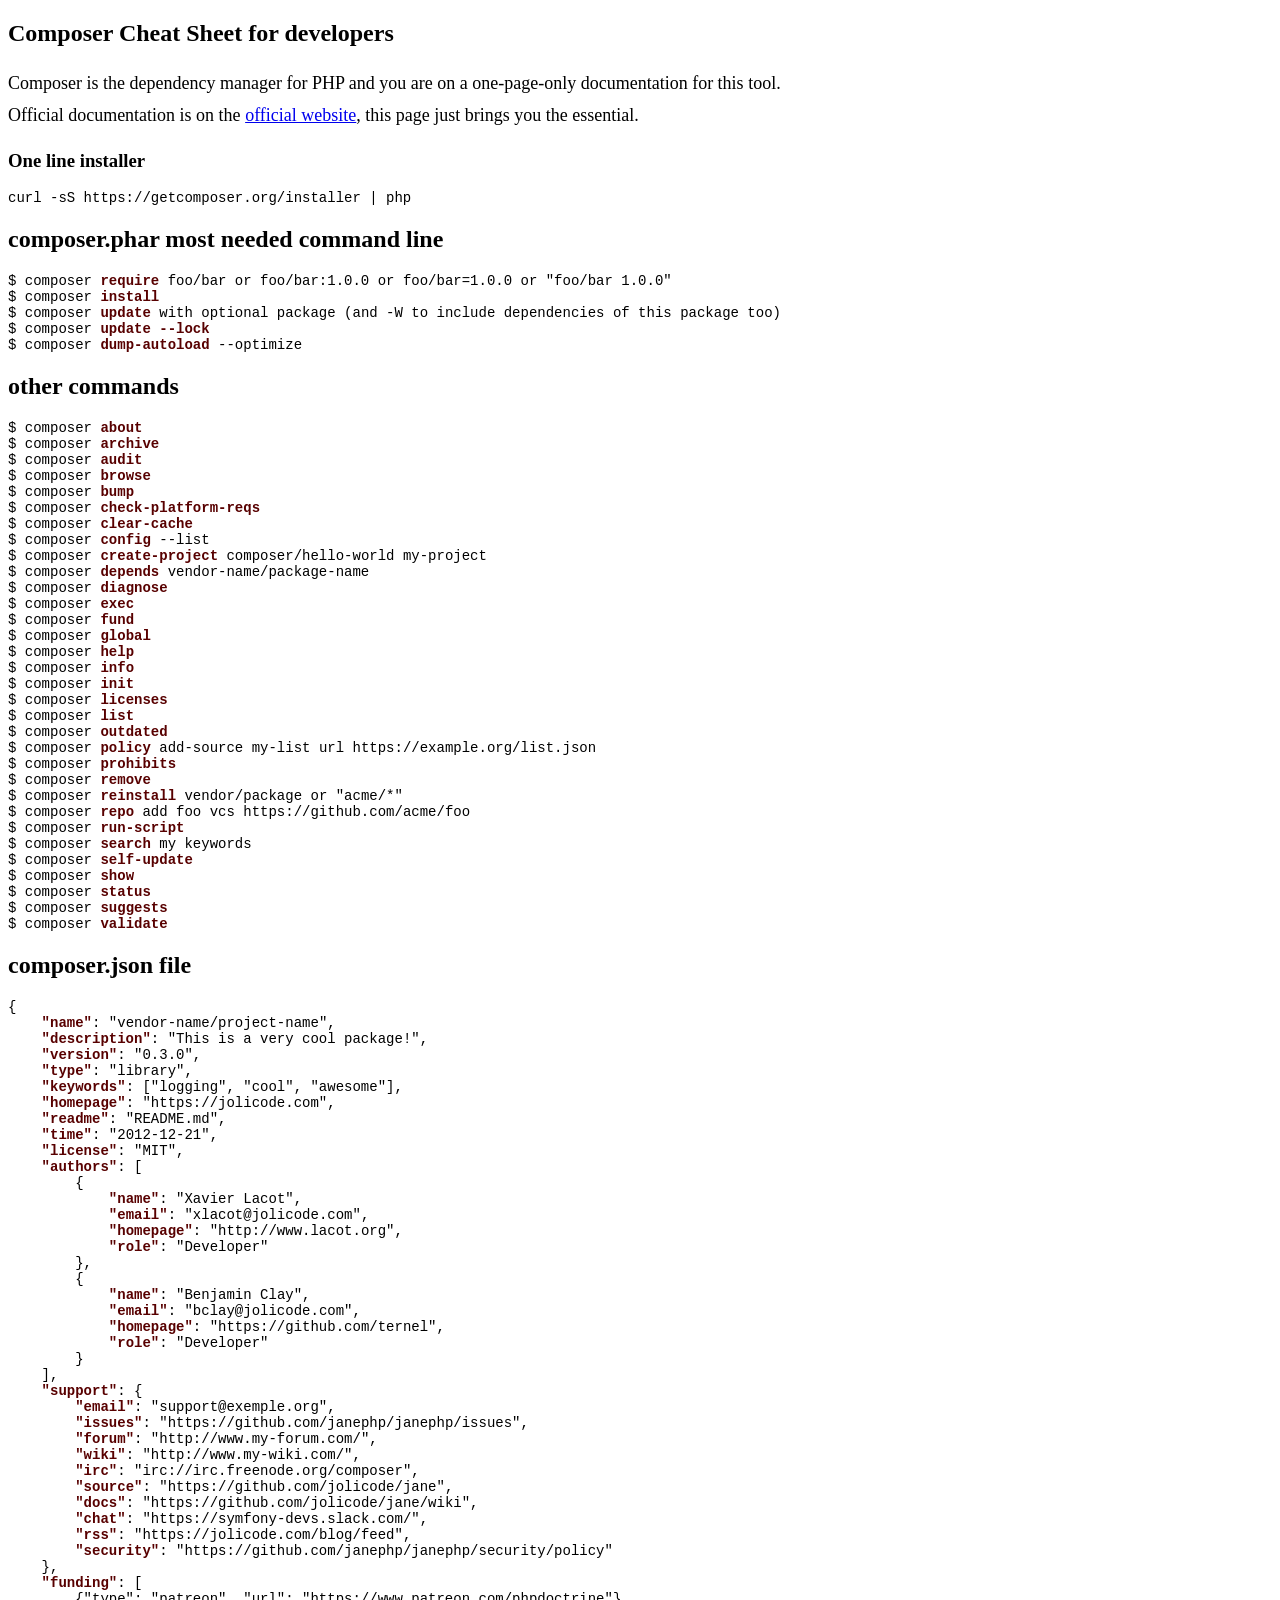
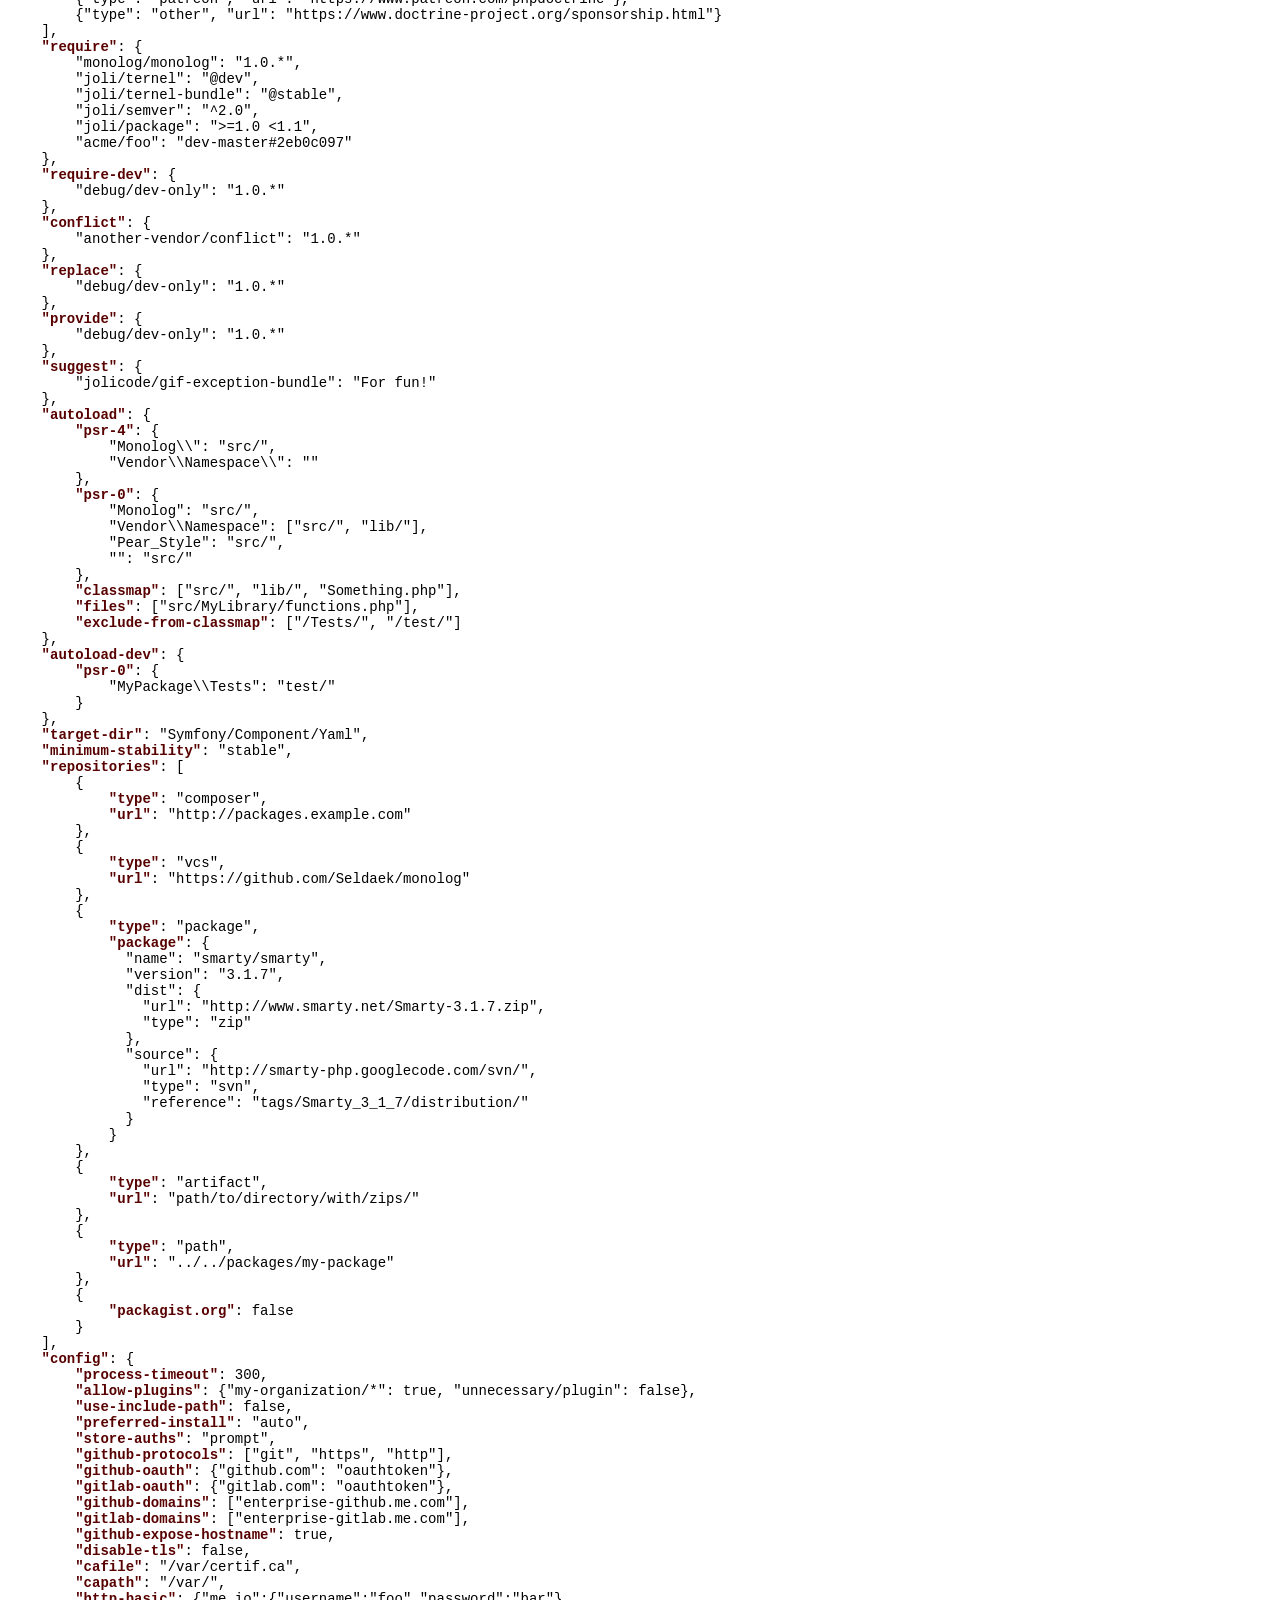
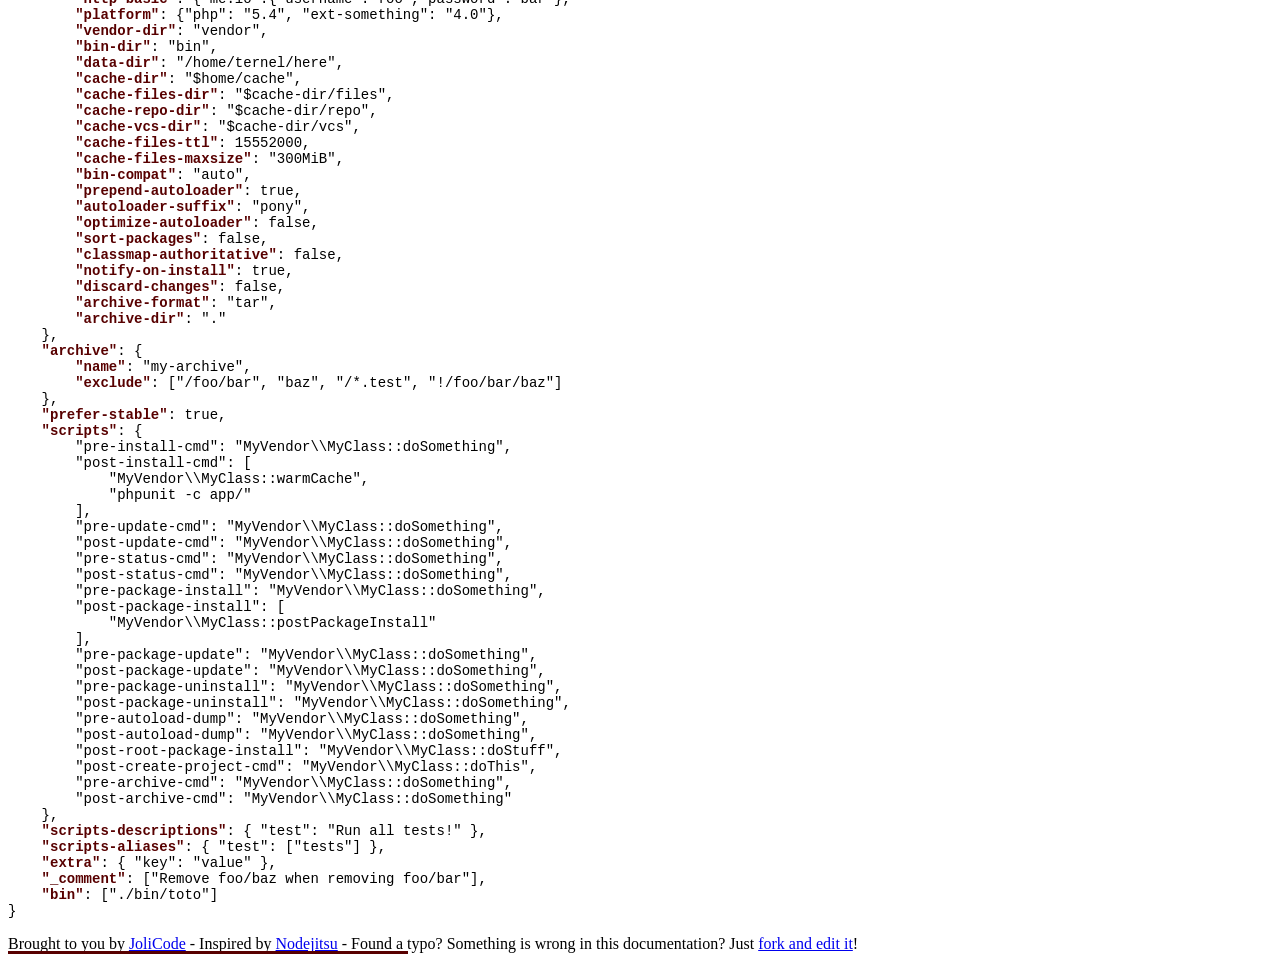
==== commit 56800611: "Merge 904dfb45b6f9b26efd9d4dcf41c4740596ee4e58 into 2e5372c2baa255849b3659aee1afcf8105c95075" ====
--- a/index.html
+++ b/index.html
@@ -234,7 +234,7 @@
 
       .doc {
         position:absolute;
-        top: 120px;
+        #top:50px;
         font-size:18px;
         width:400px;
         line-height:32px;
@@ -242,6 +242,7 @@
 
       .title {
         font-weight: bold;
+        border-bottom: solid #580000;
       }
 
       .type {
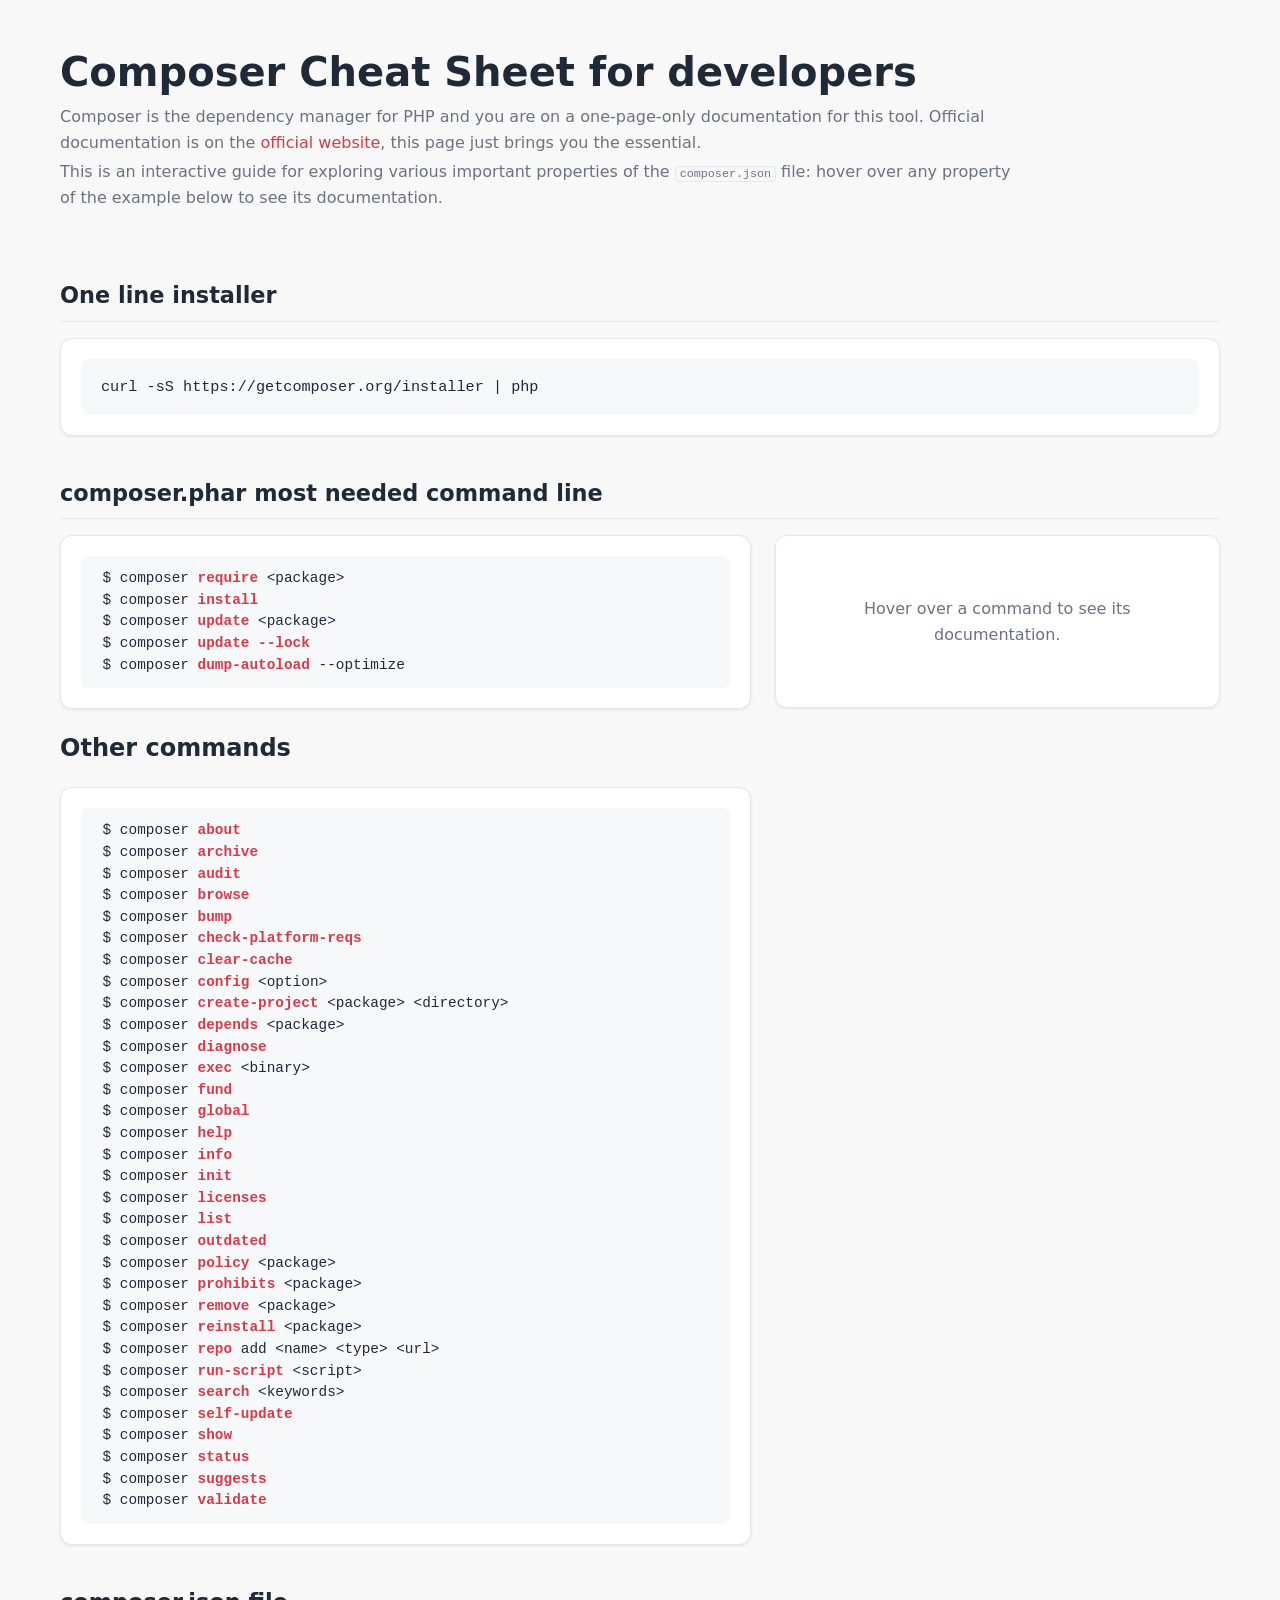
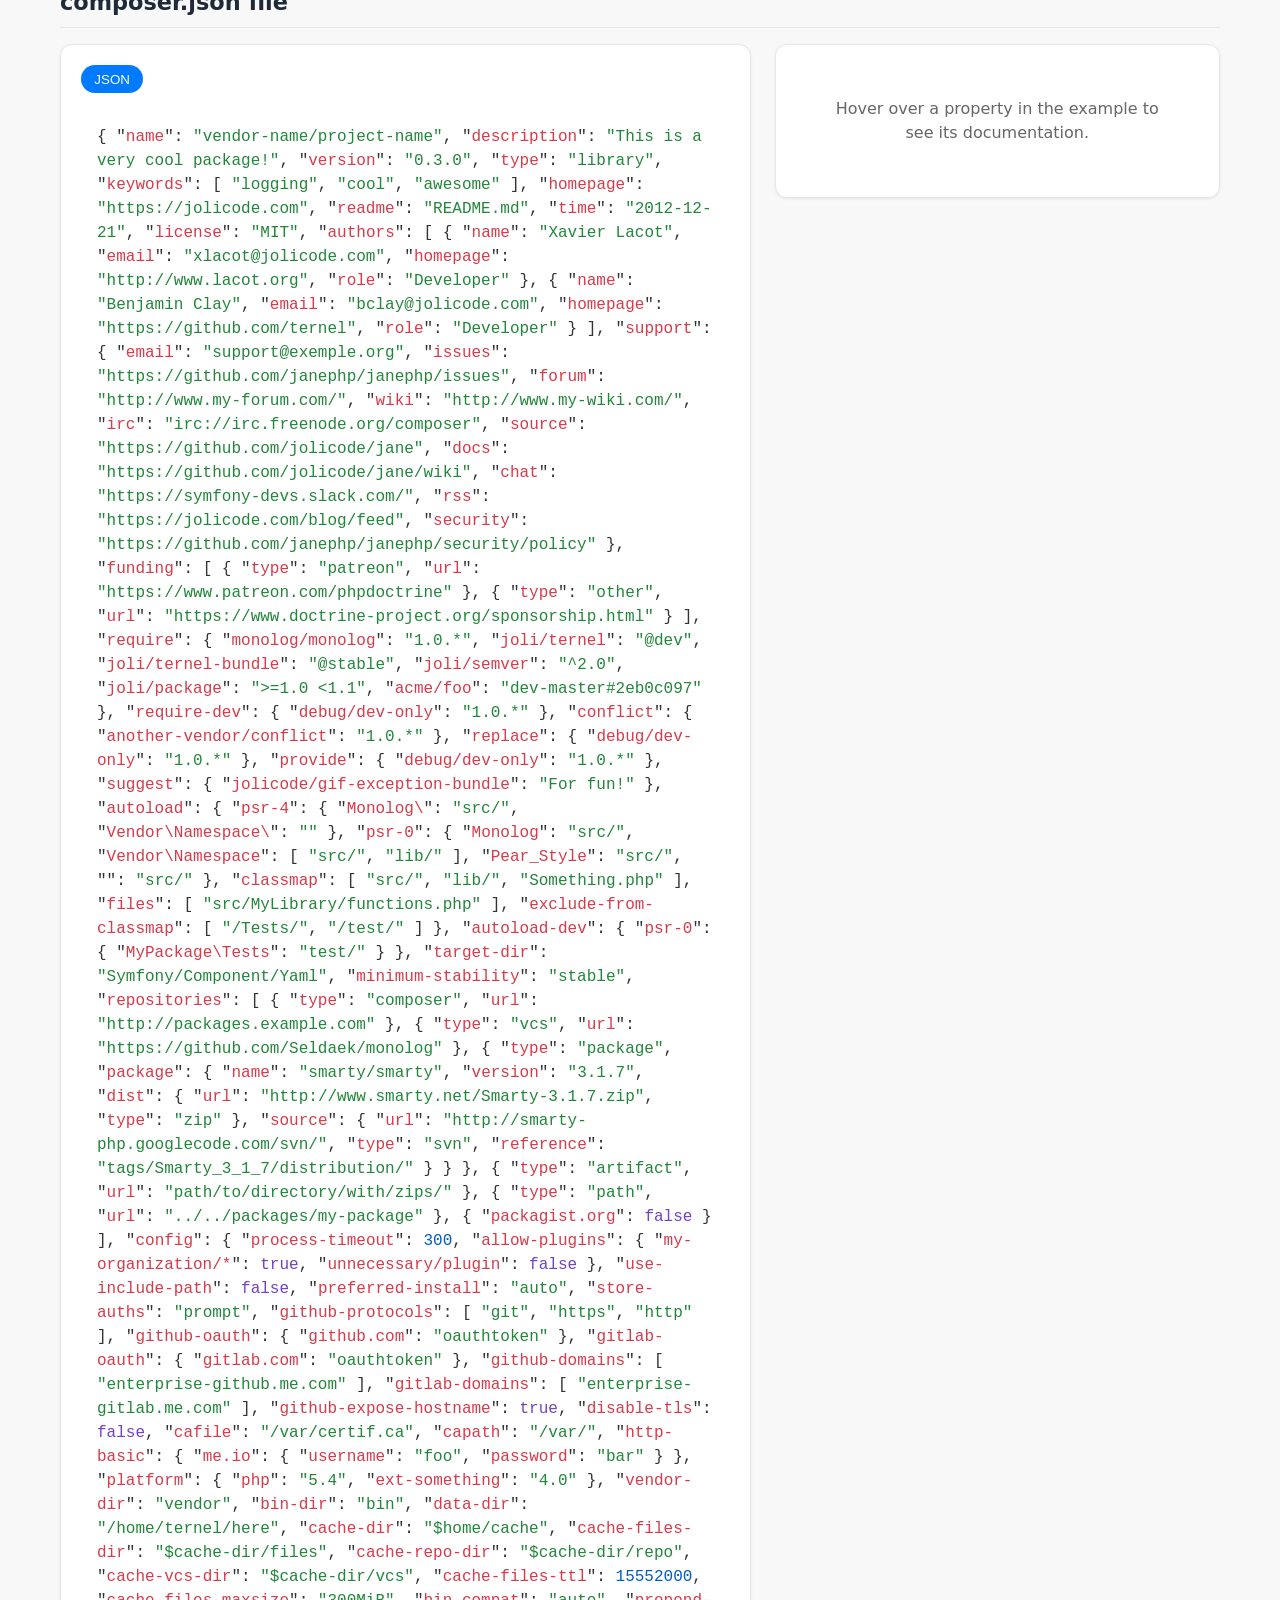
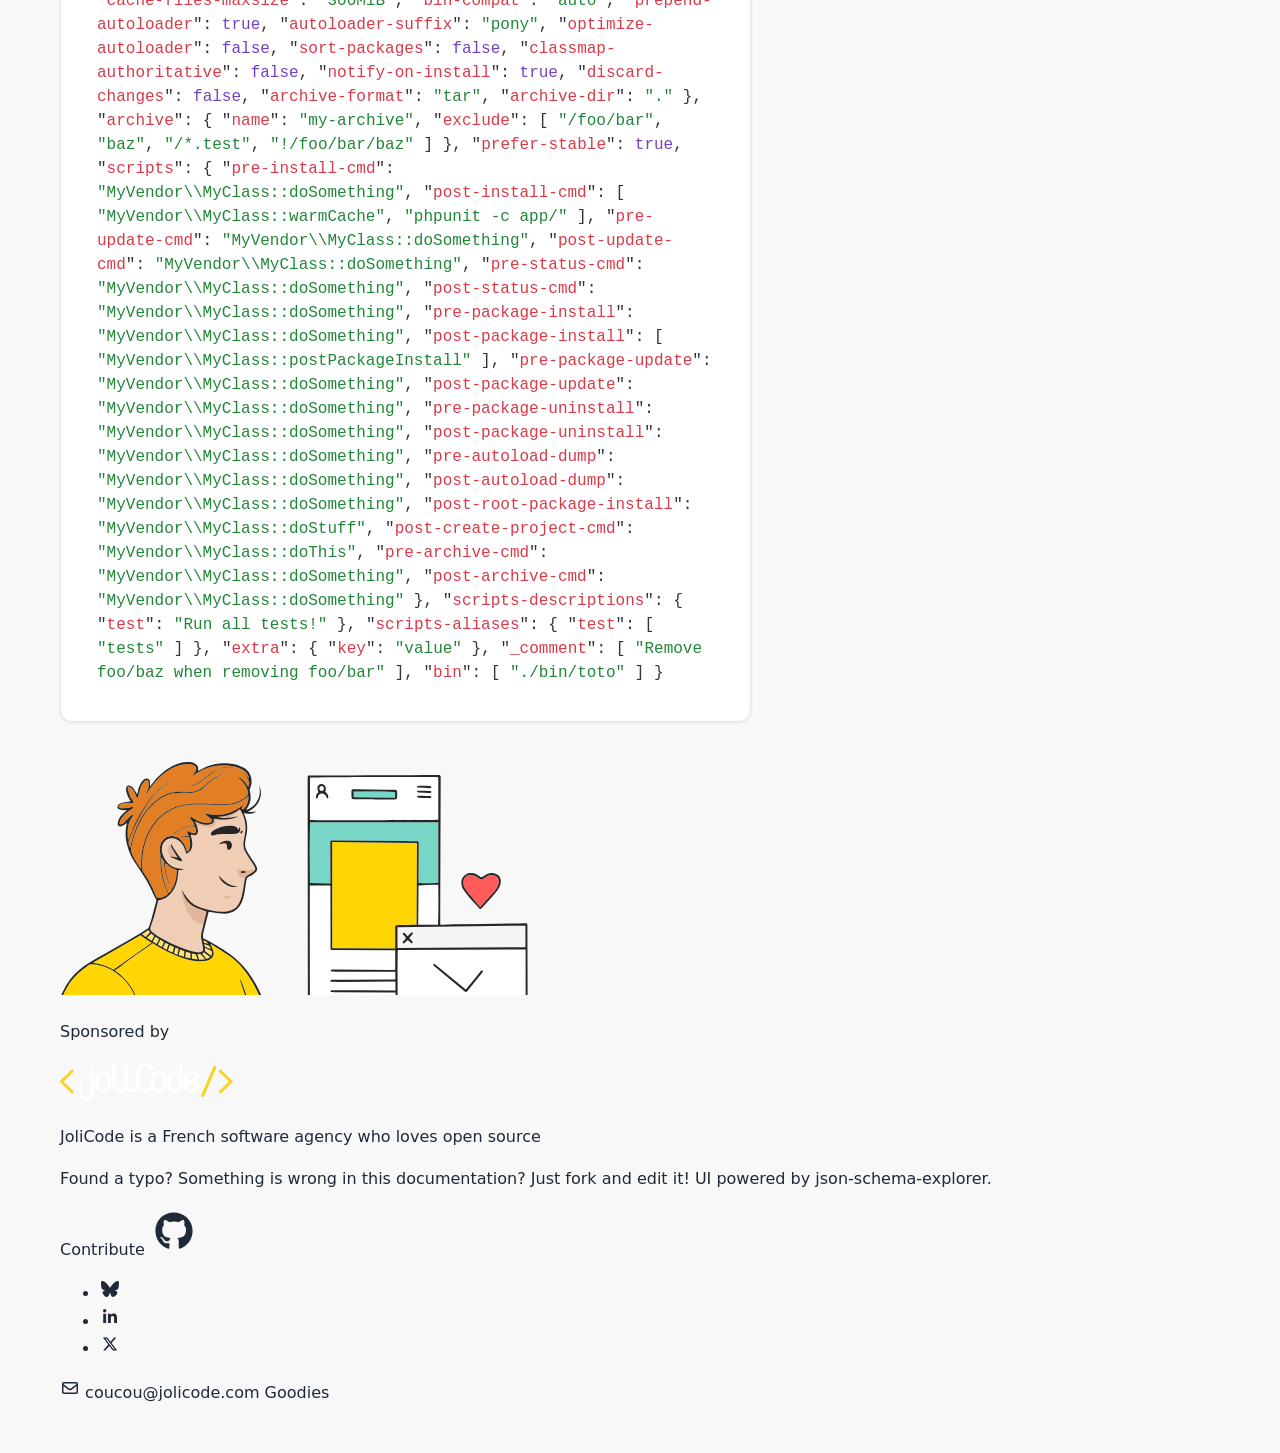
==== commit 6edcd314: "fix(ui): address review feedback on footer and require docs - remove the outdated 'Inspired by Nodej" ====
--- a/index.html
+++ b/index.html
@@ -6,514 +6,507 @@
     <title>Composer.json Schema CheatSheet - Dependency Manager for PHP</title>
     <meta name="description" content="Fancy cheatsheet for Composer, the dependency manager of PHP" />
     <meta name="keywords" content="help, documentation, cheat sheet, composer" />
-    <link rel="stylesheet" type="text/css" href="bootstrap.css?v2">
-    <script type="text/javascript" src="jquery-1.7.2.min.js"></script>
-    <script type="text/javascript">
-    var schema = '';
-    var hints = {
-      "home": { "text": "This is an interactive guide for exploring various important properties of the <a href='http://composer.json.jolicode.com/'>composer.json</a> file from <a href='http://getcomposer.org'>Composer</a>. <br/> <br/> You can access information about properties by <strong>mousing over</strong>.", "deprecated": null },
-      "name": { "text": "<p>The name of the package. It consists of vendor name and project name, separated by <code>/</code>.</p><br /><br />Examples:<br /><br />monolog/monolog<br />igorw/event-source<br />Required for published packages (libraries).<br /><br />The name must be lowercase and consist of words separated by <code>-</code>, <code>.</code> or <code>_</code>. Before Composer 2.0, a name could contain any character.", "deprecated": null },
-      "description": { "text": "A short description of the package. Usually this is just one line long.<br /><br />Required for published packages (libraries).", "deprecated": null },
-      "version": { "text": "This must follow the format of <code>X.Y.Z</code> or <code>vX.Y.Z</code> with an optional suffix of <code>-dev</code>, <code>-patch</code> (<code>-p</code>), <code>-alpha</code> (<code>-a</code>), <code>-beta</code> (<code>-b</code>) or <code>-RC</code>. The patch, alpha, beta and RC suffixes can also be followed by a number.<br /><br />Examples:<br /><br /><pre><code>1.0.0<br />1.0.2<br />1.1.0<br />0.2.5<br />1.0.0-dev<br />1.0.0-alpha3<br />1.0.0-beta2<br />1.0.0-RC5<br />v2.0.4-p1<br /><br /></code></pre>Optional if the package repository can infer the version from somewhere, such as the VCS tag name in the VCS repository. In that case it is also recommended to omit it.", "deprecated": null },
-      "type": { "text": "<p>Package types are used for custom installation logic. If you have a package that needs some special logic, you can define a custom type. This could be a <code>symfony-bundle</code>, a <code>wordpress-plugin</code> or a <code>typo3-module</code>. These types will all be specific to certain projects, and they will need to provide an installer capable of installing packages of that type.</p>", "deprecated": null },
-      "keywords": { "text": "An array of keywords that the package is related to. These can be used for searching and filtering.<br /><br />The special keywords <code>dev</code>, <code>testing</code> and <code>static analysis</code> make <code>composer require</code> prompt users to add the package to <code>require-dev</code> instead of <code>require</code>. Only unicode letters or numbers, space, dot, underscore and dash are allowed.", "deprecated": null },
-      "homepage": { "text": "An URL to the website of the project.", "deprecated": null },
-      "readme": { "text": "A relative path to the readme document. Defaults to <code>README.md</code>.<br /><br />Mainly useful for packages not on GitHub, as for GitHub packages Packagist.org will use the readme API to fetch the one detected by GitHub.", "deprecated": null },
-      "time": { "text": "Release date of the version.<br />Must be in <code>YYYY-MM-DD</code> or <code>YYYY-MM-DD HH:MM:SS</code> format in UTC timezone.", "deprecated": null },
-      "license": { "text": "The license of the package. This can be either a string or an array of strings.<br />The recommended notation for the most common licenses is (alphabetical):<br /><code>Apache-2.0<br />BSD-2-Clause<br />BSD-3-Clause<br />BSD-4-Clause<br />GPL-2.0-only / GPL-2.0-or-later<br />GPL-3.0-only / GPL-3.0-or-later<br />LGPL-2.1-only / LGPL-2.1-or-later<br />LGPL-3.0-only / LGPL-3.0-or-later<br />MIT</code><br />For closed-source software, you may use <code>proprietary</code> as the license identifier.", "deprecated": null },
-      "authors": { "text": "The authors of the package. This is an array of objects.", "deprecated": null },
-        "authors-name": { "text": "The author's name. Usually his real name.", "deprecated": null },
-        "authors-email": { "text": "The author's email address.", "deprecated": null },
-        "authors-homepage": { "text": "An URL to the author's website.", "deprecated": null },
-        "authors-role": { "text": "The authors' role in the project (e.g. developer or translator)", "deprecated": null },
-      "support": { "text": "Various information to get support about the project.", "deprecated": null },
-        "support-email": { "text": "Email address for support.", "deprecated": null },
-        "support-issues": { "text": "URL to the Issue Tracker.", "deprecated": null },
-        "support-forum": { "text": "URL to the Forum.", "deprecated": null },
-        "support-wiki": { "text": "URL to the Wiki.", "deprecated": null },
-        "support-irc": { "text": "IRC channel for support, as irc://server/channel.", "deprecated": null },
-        "support-source": { "text": "URL to browse or download the sources.", "deprecated": null },
-        "support-docs": { "text": "URL to the documentation.", "deprecated": null },
-        "support-chat": { "text": "URL to the chat channel.", "deprecated": null },
-      "support-rss": { "text": "URL to the RSS feed.", "deprecated": null },
-      "support-security": { "text": "URL to the vulnerability disclosure policy (VDP).", "deprecated": null },
-      "funding": { "text": "A list of URLs to provide funding to the package authors for maintenance and development of new functionality.<br />Each entry consists of <code>type</code> (the platform, e.g. patreon, opencollective, tidelift or github) and <code>url</code>.", "deprecated": null },
-      "require": { "text": "Lists packages required by this package. The package will not be installed unless those requirements can be met.<br />It take an object which maps package names to <a href=\"https://getcomposer.org/doc/01-basic-usage.md#package-versions\">version constraints</a>. <br/><code>require</code> and <code>require-dev</code> additionally support stability flags (root-only). These allow you to further restrict or expand the stability of a package beyond the scope of the <a href=\"http://getcomposer.org/doc/#minimum-stability\">minimum-stability</a> setting. You can apply them to a constraint, or just apply them to an empty constraint if you want to allow unstable packages of a dependency's dependency for example.<br /><code>require</code> and <code>require-dev</code> additionally support explicit references (i.e. commit) for dev versions to make sure they are blocked to a given state, even when you run update. These only work if you explicitly require a dev version and append the reference with <code>#&lt;ref&gt;</code>.<br /><br />Examples:<br /><br /><pre><code><br /><span class=\"key\">\"vendor/package\": </span> \"1.3.2\", <br />// exactly 1.3.2<br /><span class=\"key\">\"vendor/package\": </span> \"&gt=1.3.2\", <br />// anything above or equal to 1.3.2<br /><span class=\"key\">\"vendor/package\": </span> \"&lt1.3.2\", <br />// anything below 1.3.2<br /><span class=\"key\">\"vendor/package\": </span> \"1.3.*\", <br />// &gt=1.3.0 &lt1.4.0<br /><span class=\"key\">\"vendor/package\": </span> \"~1.3.2\", <br />// &gt=1.3.2 &lt1.4.0<br /><span class=\"key\">\"vendor/package\": </span> \"~1.3\", <br />// &gt=1.3.0 &lt2.0.0<br /><span class=\"key\">\"vendor/package\": </span> \"^1.3.2\", <br />// &gt=1.3.2 &lt2.0.0<br /><span class=\"key\">\"vendor/package\": </span> \"^0.3.2\", <br />// &gt=0.3.2 &lt0.4.0 // except if major version is 0 <br /><br />&gt, &lt, &gt=, &lt= specify upper / lower bounds<br />* wildcard<br />~ allows last digit specified to go up<br />^ doesn't allow breaking changes</code></pre>", "deprecated": "The <code>dev-master#&lt;ref&gt;</code> explicit references are discouraged and not actively supported: the package metadata is read from the branch, not the pinned commit. Only use as a temporary fix during development; prefer tagged releases." },
-      "require-dev": { "text": "Lists packages required for developing this package, or running tests, etc. (root-only).<br /><br />The dev requirements of the root package are installed by default. Both <code>install</code> and <code>update</code> support the <code>--no-dev</code> option that prevents dev dependencies from being installed.<br />Packages listed here and their dependencies can not overrule the resolution found with the packages listed in require. If you run into such a conflict, you can specify the conflicting package in the require section and require the right version number to resolve the conflict.<br /><br />Examples:<br /><br /><pre><code><br /><span class=\"key\">\"vendor/package\": </span> \"1.3.2\", <br />// exactly 1.3.2<br /><span class=\"key\">\"vendor/package\": </span> \"&gt=1.3.2\", <br />// anything above or equal to 1.3.2<br /><span class=\"key\">\"vendor/package\": </span> \"&lt1.3.2\", <br />// anything below 1.3.2<br /><span class=\"key\">\"vendor/package\": </span> \"1.3.*\", <br />// &gt=1.3.0 &lt1.4.0<br /><span class=\"key\">\"vendor/package\": </span> \"~1.3.2\", <br />// &gt=1.3.2 &lt1.4.0<br /><span class=\"key\">\"vendor/package\": </span> \"~1.3\", <br />// &gt=1.3.0 &lt2.0.0<br /><span class=\"key\">\"vendor/package\": </span> \"^1.3.2\", <br />// &gt=1.3.2 &lt2.0.0<br /><span class=\"key\">\"vendor/package\": </span> \"^0.3.2\", <br />// &gt=0.3.2 &lt0.4.0 // except if major version is 0 <br /><br />&gt, &lt, &gt=, &lt= specify upper / lower bounds<br />* wildcard<br />~ allows last digit specified to go up<br />^ doesn't allow breaking changes</code></pre>", "deprecated": null },
-      "conflict": { "text": "Lists packages that conflict with this version of this package. They will not be allowed to be installed together with your package.<br /><br />Note: when specifying ranges like <code>&lt;1.0 &gt;=1.1</code>, this conflicts with all versions that are less than 1.0 <em>and</em> equal or newer than 1.1 at the same time — you probably want <code>&lt;1.0 || &gt;=1.1</code> instead.", "deprecated": null },
-      "replace": { "text": "Lists packages that are replaced by this package. This allows you to fork a package, publish it under a different name with its own version numbers, while packages requiring the original package continue to work with your fork because it replaces the original package.<br /><br />This is also useful for packages that contain sub-packages, for example the main symfony/symfony package contains all the Symfony Components which are also available as individual packages. If you require the main package it will automatically fulfill any requirement of one of the individual components, since it replaces them.<br /><br />Caution is advised when using replace for the sub-package purpose explained above. You should then typically only replace using <code>self.version</code> as a version constraint, to make sure the main package only replaces the sub-packages of that exact version, and not any other version, which would be incorrect.", "deprecated": null },
-      "provide": { "text": "List of other packages that are provided by this package. This is mostly useful for implementations of common interfaces. A package could depend on some virtual package e.g. <code>psr/log-implementation</code>, any library that implements this interface would simply list it in <code>provide</code>.<br /><br />Using <code>provide</code> with the name of an actual package rather than a virtual one implies that the code of that package is also shipped, in which case <code>replace</code> is generally a better choice.", "deprecated": null },
-      "suggest": { "text": "Suggested packages that can enhance or work well with this package. These are just informational and are displayed after the package is installed, to give your users a hint that they could add more packages, even though they are not strictly required.<br />The format is like package links above, except that the values are free text and not version constraints.", "deprecated": null },
-      "autoload": { "text": "Autoload mapping for a PHP autoloader.<br/><br/>Currently <a href=\"http://www.php-fig.org/psr/psr-4/\">PSR-4</a> autoloading, <a href=\"https://github.com/php-fig/fig-standards/blob/master/accepted/PSR-0.md\">PSR-0</a> autoloading, classmap generation and files are supported. PSR-4 is the recommended way though since it offers greater ease of use (no need to regenerate the autoloader when you add classes).<br /><br />Under the <code>psr-4</code> key you define a mapping from namespaces to paths, relative to the package root. When autoloading a class like <code>Foo\\Bar\\Baz</code> a namespace prefix <code>Foo\\</code> pointing to a directory <code>src/</code> means that the autoloader will look for a file named <code>src/Bar/Baz.php</code> and include it if present. Note that as opposed to the older PSR-0 style, the prefix (<code>Foo\\</code>) is not present in the file path.<br /><br />Under the <code>psr-0</code> key you define a mapping from namespaces to paths, relative to the package root. Note that this also supports the PEAR-style non-namespaced convention.", "deprecated": null },
-      "autoload-dev": { "text": "Same as \"autoload\", but only considered in development mode (root-only).", "deprecated": null },
-      "autoload-exclude-from-classmap": { "text": "If you want to exclude some files or folders from the classmap you can use the <code>exclude-from-classmap</code> property. Useful to exclude test classes in your live environment, for example, as those will be skipped from the classmap even when building an optimized autoloader.<br /><br />The paths are absolute from the package root directory, and support <code>*</code> to match anything but a slash, and <code>**</code> to match anything (<code>**</code> is implicitly added to the end of the paths).", "deprecated": null },
-      "target-dir": { "text": "Defines the installation target.<br /><br />In case the package root is below the namespace declaration you cannot autoload properly. target-dir solves this problem.<br /><br />An example is Symfony. There are individual packages for the components. The Yaml component is under <code>Symfony\\Component\\Yaml</code>. The package root is that Yaml directory. To make autoloading possible, we need to make sure that it is not installed into <code>vendor/symfony/yaml</code>, but instead into <code>vendor/symfony/yaml/Symfony/Component/Yaml</code>, so that the autoloader can load it from <code>vendor/symfony/yaml</code>.", "deprecated": "Deprecated in favor of PSR-4: only present to support legacy PSR-0 style autoloading. Not scheduled for removal, but all new code should preferably use PSR-4 without target-dir." },
-      "minimum-stability": { "text": "This defines the default behavior for filtering packages by stability. This defaults to <code>stable</code>, so if you rely on a <code>dev</code> package, you should specify it in your file to avoid surprises.<br />All versions of each package are checked for stability, and those that are less stable than the <code>minimum-stability</code> setting will be ignored when resolving your project dependencies. Specific changes to the stability requirements of a given package can be done in <code>require</code> or <code>require-dev</code>.Available options are <code>dev</code>, <code>alpha</code>, <code>beta</code>, <code>RC</code>, and <code>stable</code> (root-only).", "deprecated": null },
-      "repositories": { "text": "Custom package repositories to use (root-only: repository declarations of dependencies are ignored).<br />By default composer just uses the packagist repository. By specifying repositories you can get packages from elsewhere. Order is significant: Composer looks from the first to the last repository and picks the first match.", "deprecated": "The <code>pear</code> repository type was removed in Composer 2.0. The object (key/value) notation for repositories is deprecated in favor of the array notation, which now also supports a <code>name</code> property per repository." },
-      "repositories-composer": { "text": "The main repository type is the <code>composer</code> repository. It uses a single <code>packages.json</code> file that contains all of the package metadata.<br />This is also the repository type that packagist uses. To reference a <code>composer</code> repository, just supply the path before the <code>packages.json</code> file. In case of packagist, that file is located at <code>/packages.json</code>, so the URL of the repository would be <code>repo.packagist.org</code>. For <code>example.org/packages.json</code> the repository URL would be <code>example.org</code>.<br/>See the <a href=\"http://getcomposer.org/doc/05-repositories.md#composer\">full documentation</a>.", "deprecated": null },
-      "repositories-vcs": { "text": "VCS stands for version control system. This includes versioning systems like git, svn or hg. Composer has a repository type for installing packages from these systems.<br/>See the <a href=\"http://getcomposer.org/doc/05-repositories.md#vcs\">full documentation</a>.", "deprecated": null },
-      "repositories-package": { "text": "If you want to use a project that does not support composer through any of the means above, you still can define the package yourself by using a <code>package</code> repository.<br />Basically, you define the same information that is included in the <code>composer</code> repository's <code>packages.json</code>, but only for a single package. Again, the minimum required fields are <code>name</code>, <code>version</code>, and either of <code>dist</code> or <code>source</code>.<br/>See the <a href=\"http://getcomposer.org/doc/05-repositories.md#package\">full documentation</a>.", "deprecated": null },
-      "repositories-artifact": { "text": "There are some cases, when there is no ability to have one of the previously mentioned repository types online, even the VCS one. Typical example could be cross-organisation library exchange through built artifacts. Of course, most of the times they are private. To simplify maintenance, one can simply use a repository of type <code>artifact</code> with a folder containing ZIP archives of those private packages.<br/>See the <a href=\"http://getcomposer.org/doc/05-repositories.md#artifact\">full documentation</a>.", "deprecated": null },
-      "repositories-path": { "text": "In addition to the artifact repository, you can use the path one, which allows you to depend on a relative directory. This can be especially useful when dealing with monolith repositories.<br/>See the <a href=\"http://getcomposer.org/doc/05-repositories.md#path\">full documentation</a>.", "deprecated": null },
-      "repositories-disabling-packagist": { "text": "You can disable the default Packagist.org repository by adding this to your <code>composer.json</code>.<br/>See the <a href=\"https://getcomposer.org/doc/05-repositories.md#disabling-packagist-org\">full documentation</a>.", "deprecated": null },
-      "config": { "text": "A set of configuration options. It is only used for projects.", "deprecated": null },
-      "config-vendor-dir": { "text": "The location where all packages are installed.", "deprecated": null },
-      "config-bin-dir": { "text": "The location where all binaries are linked.", "deprecated": null },
-      "config-process-timeout": { "text": "The timeout in seconds for process executions, defaults to 300 (5mins).", "deprecated": null },
-      "config-allow-plugins": { "text": "Defaults to <code>{}</code>. As of Composer 2.2.0, allows you to restrict which Composer plugins are able to execute code during a Composer run. Set it to an object with package name patterns as keys, values being <code>true</code> to allow and <code>false</code> to disallow while suppressing further warnings and prompts. You can also set it to <code>false</code> to disallow all plugins, or <code>true</code> to allow all (NOT recommended).", "deprecated": null },
-      "config-notify-on-install": { "text": "Composer allows repositories to define a notification URL, so that they get notified whenever a package from that repository is installed. This option allows you to disable that behaviour.", "deprecated": null },
-      "config-github-protocols": { "text": "A list of protocols to use for github.com clones, in priority order.", "deprecated": null },
-      "config-use-include-path": { "text": "If true, the Composer autoloader will also look for classes in the PHP include path.", "deprecated": null },
-      "config-preferred-install": { "text": "Can be any of <code>source</code>, <code>dist</code> or <code>auto</code>. This option allows you to set the install method Composer will prefer to use.", "deprecated": null },
-      "config-github-oauth": { "text": "A list of domain names and oauth keys. Oauthtoken is used to access private repositories on github and to circumvent the low IP-based rate limiting of their API.", "deprecated": null },
-      "config-gitlab-oauth": { "text": "A list of domain names and oauth keys. Oauthtoken is used to access private repositories on gitlab.", "deprecated": null },
-      "config-github-domains": { "text": "A list of domains to use in github mode. This is used for GitHub Enterprise setups, defaults to [\"github.com\"].", "deprecated": null },
-      "config-gitlab-domains": { "text": "A list of domains to use in gitlab mode.", "deprecated": null },
-      "config-disable-tls": { "text": "If set to true all HTTPS URLs will be tried with HTTP instead and no network level encryption is performed. Enabling this is a security risk and is NOT recommended. The better way is to enable the php_openssl extension in php.ini.", "deprecated": null },
-      "config-cafile": { "text": "Location of Certificate Authority file on local filesystem. In PHP 5.6+ you should rather set this via openssl.cafile in php.ini, although PHP 5.6+ should be able to detect your system CA file automatically.", "deprecated": null },
-      "config-capath": { "text": "If cafile is not specified or if the certificate is not found there, the directory pointed to by capath is searched for a suitable certificate. capath must be a correctly hashed certificate directory.", "deprecated": null },
-      "config-http-basic": { "text": "A hash of domain name => {\"username\": \"...\", \"password\": \"...\"}.", "deprecated": null },
-      "config-platform": { "text": "Lets you fake platform packages (PHP and extensions) so that you can emulate a production env or define your target platform in the config.", "deprecated": null },
-      "config-store-auths": { "text": "What to do after prompting for authentication, one of: true (store), false (do not store) or \"prompt\" (ask every time), defaults to prompt.", "deprecated": null },
-      "config-cache-dir": { "text": "Stores all the caches used by composer. See also <a href=\"http://getcomposer.org/doc/03-cli.md#composer-home\">COMPOSER_HOME</a>.", "deprecated": null },
-      "config-data-dir": { "text": "Defaults to <code>C:\Users\User\AppData\Roaming\Composer</code> on Windows, $XDG_DATA_HOME/composer on unix systems that follow the XDG Base Directory Specifications, and $home on other unix systems. Right now it is only used for storing past composer.phar files to be able to rollback to older versions.", "deprecated": null },
-      "config-cache-files-dir": { "text": "Stores the zip archives of packages.", "deprecated": null },
-      "config-cache-repo-dir": { "text": "Stores repository metadata for the composer type and the VCS repos of type svn, github and bitbucket.", "deprecated": null },
-      "config-cache-vcs-dir": { "text": "Stores VCS clones for loading VCS repository metadata for the git/hg types and to speed up installs.", "deprecated": null },
-      "config-cache-files-ttl": { "text": "Composer caches all dist (zip, tar, ...) packages that it downloads. Those are purged after six months of being unused by default. This option allows you to tweak this duration (in seconds) or disable it completely by setting it to 0.", "deprecated": null },
-      "config-cache-files-maxsize": { "text": "Composer caches all dist (zip, tar, ...) packages that it downloads. When the garbage collection is periodically ran, this is the maximum size the cache will be able to use. Older (less used) files will be removed first until the cache fits.", "deprecated": null },
-      "config-bin-compat": { "text": "Defaults to <code>auto</code>. Determines the compatibility of the binaries to be installed. If it is auto then Composer only installs .bat proxy files when on Windows. If set to <code>full</code> then both .bat files for Windows and scripts for Unix-based operating systems will be installed for each binary. This is mainly useful if you run Composer inside a linux VM but still want the .bat proxies available for use in the Windows host OS.", "deprecated": null },
-      "config-discard-changes": { "text": "Can be any of <code>true</code>, <code>false</code> or <code>stash</code>. This option allows you to set the default style of handling dirty updates when in non-interactive mode. true will always discard changes in vendors, while <code>stash</code> will try to stash and reapply. Use this for CI servers or deploy scripts if you tend to have modified vendors.", "deprecated": null },
-      "config-autoloader-suffix": { "text": "Optional string to be used as a suffix for the generated Composer autoloader. When null a random one will be generated.", "deprecated": null },
-      "config-optimize-autoloader": { "text": "Always optimize when dumping the autoloader.", "deprecated": null },
-      "config-prepend-autoloader": { "text": "If false, the composer autoloader will not be prepended to existing autoloaders, defaults to true.", "deprecated": null },
-      "config-sort-packages": { "text": "Defaults to false. If true, the require command keeps packages sorted by name in <code>composer.json</code> when adding a new package.", "deprecated": null },
-      "config-classmap-authoritative": { "text": "Defaults to false. If true, the Composer autoloader will only load classes from the classmap. Implies optimize-autoloader.", "deprecated": null },
-      "config-github-expose-hostname": { "text": "Defaults to true. If false, the OAuth tokens created to access the github API will have a date instead of the machine hostname.", "deprecated": null },
-      "config-archive-format": { "text": "Defaults to tar. Composer allows you to add a default archive format when the workflow needs to create a dedicated archiving format.", "deprecated": null },
-      "config-archive-dir": { "text": "Defaults to .. Composer allows you to add a default archive directory when the workflow needs to create a dedicated archiving format. Or for easier development between modules.", "deprecated": null },
-      "scripts": { "text": "Composer allows you to hook into various parts of the installation process through the use of scripts.<br />A script is a callback (defined as a static method) or a shell command that will be called when the event it listens on is triggered.<br/> Let's take a look to the full list of <a href=\"http://getcomposer.org/doc/articles/scripts.md#event-types\">Event Types</a>.<br /><br /><code>scripts</code> is a root-only field. Custom scripts can also get descriptions via <code>scripts-descriptions</code> and aliases via <code>scripts-aliases</code>.", "deprecated": null },
-      "scripts-descriptions": { "text": "Descriptions for the custom commands defined in <code>scripts</code>, shown by <code>composer list</code> and <code>composer run -l</code> instead of the default \"Runs the ... script as defined in composer.json\".", "deprecated": null },
-      "scripts-aliases": { "text": "Alternate names for the custom commands defined in <code>scripts</code>, as an array of strings per script. Available as of Composer 2.7.", "deprecated": null },
-      "extra": { "text": "Arbitrary extra data for consumption by <code>scripts</code>.<br />This can be virtually anything. To access it from within a script event handler, you can do:<br /><pre><code>$extra = $event-&gt;getComposer()-&gt;getPackage()-&gt;getExtra();</code></pre>", "deprecated": null },
-      "_comment": { "text": "Top level key used as a place to store comments (it can be a string or array of strings).", "deprecated": null },
-      "bin": { "text": "A set of files that should be treated as binaries and symlinked into the <code>bin-dir</code> (from config).", "deprecated": null },
-      "archive": { "text": "Options for creating package archives.<br />The example will include <code>/dir/foo/bar/file</code>, <code>/foo/bar/baz</code>, <code>/file.php</code>, <code>/foo/my.test</code> but it will exclude <code>/foo/bar/any</code>, <code>/foo/baz</code>, and <code>/my.test</code>.", "deprecated": null },
-      "archive-name": { "text": "Allows configuring base name for archive. By default (if not configured, and <code>--file</code> is not passed as command-line argument), <code>preg_replace('#[^a-z0-9-_]#i', '-', name)</code> is used.", "deprecated": null },
-      "archive-exclude": { "text": "Allows configuring a list of patterns for excluded paths. The pattern syntax matches .gitignore files. A leading exclamation mark (!) will result in any matching files to be included even if a previous pattern excluded them, a leading slash will only match at the beginning of the project relative path and an asterisk will not expand to a directory separator.", "deprecated": null },
-      "prefer-stable": { "text": "When this is enabled, Composer will prefer more stable packages over unstable ones when finding compatible stable packages is possible. If you require a dev version or only alphas are available for a package, those will still be selected granted that the minimum-stability allows for it (root-only).", "deprecated": null },
-      "phar-about": { "text": "Short information about Composer.", "deprecated": null },
-      "phar-archive": { "text": "Create an archive of this composer package.", "deprecated": null },
-      "phar-audit": { "text": "Audits the packages you have installed against dependency policies, such as security advisories (using the Packagist.org API by default or other repositories if specified in the <code>repositories</code> section), abandoned packages and packages flagged as malware.<br /><br />Exit codes: <code>0</code> no issues, <code>1</code> packages matching dependency policies were found.<br /><br />Options: <code>--no-dev</code>, <code>--locked</code>, <code>--format=table|plain|json|summary</code>, <code>--abandoned=ignore|report|fail</code>, <code>--ignore-severity</code>.", "deprecated": null },
-      "phar-browse": { "text": "Aliased to <code>home</code>, opens the package's repository URL or homepage in your browser.", "deprecated": null },
-      "phar-bump": { "text": "Increases the lower limit of your composer.json requirements to the currently installed versions. This helps ensure your dependencies do not accidentally get downgraded due to some other conflict.<br /><br />Running this blindly on libraries is NOT recommended as it will narrow down your allowed dependencies. Options: <code>--dev-only</code>, <code>--no-dev-only</code>, <code>--dry-run</code>.", "deprecated": null },
-      "phar-check-platform-reqs": { "text": "Checks that your PHP and extensions versions match the platform requirements of the installed packages. Useful to verify that a production server has all the extensions needed to run a project.<br /><br />Unlike update/install, this command ignores <code>config.platform</code> settings and checks the real platform packages. Options: <code>--lock</code>, <code>--no-dev</code>, <code>--format=text|json</code>.", "deprecated": null },
-      "phar-clear-cache": { "text": "Aliased to <code>clearcache</code>, clears composer's internal package cache.", "deprecated": null },
-      "phar-config": { "text": "Allows you to edit some basic composer settings in either the local <code>composer.json</code> file or the global config.json file.", "deprecated": null },
-      "phar-create-project": { "text": "Create new project from a package into given directory.", "deprecated": null },
-      "phar-depends": { "text": "Tell you which other packages depend on a certain package. You can specify which link types (require, require-dev) should be included in the listing. By default both are used.", "deprecated": null },
-      "phar-dump-autoload": { "text": "If you need to update the autoloader because of new classes in a classmap package for example, you can use \"dump-autoload\" to do that without having to go through an install or update.<br /><br />Use <b>--optimize</b> to convert PSR-0/4 autoloading to classmap to get a faster autoloader. <strong>This is strongly recommended for production (you can get a 20% boost)</strong>, but can take a bit of time to run so it is currently not done by default.<br/><br/>You can also use the <code>dumpautoload</code> alias.", "deprecated": null },
-      "phar-diagnose": { "text": "If you think you found a bug, or something is behaving strangely, you might want to run the diagnose command to perform automated checks for many common problems.", "deprecated": null },
-      "phar-exec": { "text": "Execute a vendored binary/script.", "deprecated": null },
-      "phar-fund": { "text": "Discover how to help fund the maintenance of your dependencies. Lists all funding links from the installed dependencies (from the <code>funding</code> key of their composer.json). Use <code>--format=json</code> for machine-readable output.", "deprecated": null },
-      "phar-help": { "text": "Display help for all the other commands: <code>composer help install</code>.", "deprecated": null },
-      "phar-global": { "text": "The global command allows you to run other commands like <code>install</code>, <code>require</code> or <code>update</code> as if you were running them from the <code>COMPOSER_HOME</code> directory.<br /><br />This can be used to install CLI utilities globally and if you add <code>$COMPOSER_HOME/vendor/bin</code> to your <code>$PATH</code> environment variable.<br /><code>$ composer global require friendsofphp/php-cs-fixer</code><br />Now the <code>php-cs-fixer</code> binary is available globally (make sure the global <code>bin-dir</code> is in your <code>$PATH</code> environment variable — get its location with <code>composer global config bin-dir --absolute</code>).", "deprecated": null },
-      "phar-init": { "text": "Creates a basic <code>composer.json</code> file in current directory.<br/><br/>When you run the command it will interactively ask you to fill in the fields, while using some smart defaults.", "deprecated": null },
-      "phar-install": { "text": "Parses the <code>composer.json</code> file and downloads the needed dependencies.<br/><br/>The <code>install</code> command reads the <code>composer.json</code> file from the current directory, resolves the dependencies, and installs them into <code>vendor</code>.<br/>If there is no <code>composer.lock</code> file, composer will create one after dependency resolution. The <code>--no-scripts</code> option is useful to bypass the configured pre and post scripts.<br/><br/>When a <code>composer.lock</code> file is present installs the exact package versions listed in <code>composer.lock</code> to ensure that they are consistent for everyone.<br/><br/>Committing <code>composer.lock</code> to VC is important because it will cause anyone who sets up the project to use the exact same versions of the dependencies that you are using.", "deprecated": null },
-      "phar-info": { "text": "Show information about packages.", "deprecated": null },
-      "phar-licenses": { "text": "Show information about licenses of dependencies.", "deprecated": null },
-      "phar-list": { "text": "Lists commands", "deprecated": null },
-      "phar-policy": { "text": "Manage custom dependency policies and their sources in your composer.json under <code>config.policy</code>. A source points Composer at a remote URL which provides the set of package versions the policy applies to.<br /><br />Currently only <code>url</code> is supported as source type, and URLs must start with <code>https://</code>.", "deprecated": null },
-      "phar-outdated": { "text": "Shows a list of installed packages that have updates available (with colors!), including their current and latest versions. <br><ul><li>Green: The package is up to date!</li><li>Yellow: There's a new version, but possibly with BC break, there may be some work to install the new version.</li><li>Red: There should be no BC break (semver), you should upgrade the package.</li></ul>", "deprecated": null },
-      "phar-prohibits": { "text": "Tells you which packages are blocking a given package from being installed.", "deprecated": null },
-      "phar-remove": { "text": "Removes a package from the require or require-dev: <code>remove vendor/package vendor/package2</code>.", "deprecated": null },
-      "phar-reinstall": { "text": "Looks up installed packages by name, uninstalls them and reinstalls them. This lets you do a clean install of a package if you messed with its files.<br /><br />You can specify more than one package name, or use a wildcard: <code>composer reinstall \"acme/*\"</code>.", "deprecated": null },
-      "phar-repo": { "text": "Manage repositories in your composer.json: <code>list</code>, <code>add</code>, <code>remove</code>, <code>set-url</code>, <code>get-url</code>, <code>enable</code>/<code>disable</code> packagist.org.<br /><br />More powerful and recommended over <code>composer config repositories.*</code>. Options: <code>--global</code>, <code>--append</code> (lower priority), <code>--before</code>/<code>--after</code> [name].", "deprecated": null },
-      "phar-require": { "text": "Adds required packages to your <code>composer.json</code> and installs them.<br /><br/>The <code>require</code> command adds new packages to the <code>composer.json</code> file from the current directory.<br/>After adding/changing the requirements, the modified requirements will be installed or updated.", "deprecated": null },
-      "phar-run-script": { "text": "Run the scripts manually, just give it the script name and optionally <code>--no-dev</code> to disable the dev mode.", "deprecated": null },
-      "phar-search": { "text": "Search for packages.<br /><br />The search command allows you to search through the current project's package repositories. Usually, this will be just packagist. You simply pass it the terms you want to search for.", "deprecated": null },
-      "phar-self-update": { "text": "Updates <code>composer.phar</code> to the lastest version.<br/><br/>Running the <code>self-update</code> command could solve some problems and save you some time too.<br/><br/>You can also use the <code>selfupdate</code> alias.", "deprecated": null },
-      "phar-show": { "text": "List all of the available packages, you can use the show command like this <code>show -v symfony/symfony</code> to list the available versions.", "deprecated": null },
-      "phar-status": { "text": "If you often need to modify the code of your dependencies and they are installed from source, the status command allows you to check if you have local changes in any of them.", "deprecated": null },
-      "phar-suggests": { "text": "Lists all packages suggested by currently installed set of packages. You can optionally pass one or multiple package names in the format of <code>vendor/package</code> to limit output to suggestions made by those packages only.", "deprecated": null },
-      "phar-update": { "text": "Updates your dependencies to the latest version, and updates the <code>composer.lock</code> file.<br/><br/>In order to get the latest versions of the dependencies and to update the <code>composer.lock</code> file, you should use the <code>update</code> command.<br/>This will resolve all dependencies of the project and write the exact versions into <code>composer.lock</code>.<br /><br />This command is also aliased as <code>upgrade</code>.", "deprecated": null },
-      "phar-update-lock": { "text": "Sometimes, you might get this warning:<br /><pre><code style=\"word-break: initial;\">Warning: The lock file is not up to date with the latest changes in composer.json, you may be getting outdated dependencies, run update to update them.</code></pre>This could happen after you manually edited the <code>composer.json</code> (add or change the <code>description</code>, <code>authors</code>, <code>extra</code> config, etc). Even if your changes are meaningless for Composer, it detects that the <strong>content-hash</strong> of the file changed so it warns you that these modifications are not currently taken into account in the <code>composer.lock</code> file.<br/><br/>So to suppress this warning, you can just run the <code>update --lock</code> command to update the lock file <strong>without upgrading</strong> any vendors.", "deprecated": null },
-      "phar-validate": { "text": "Validates a composer.json.<br/><br/>You should always run the <code>validate</code> command before you commit your <code>composer.json</code> file, and before you tag a release. It will check if your <code>composer.json</code> is valid.", "deprecated": null }
-    };
-
-    function renderHint(key) {
-      var hintData = hints[key];
-      var hintText = hintData;
-      var deprecatedText = '';
-      if (hintData && 'object' == typeof hintData) {
-        hintText = hintData.text;
-        deprecatedText = hintData.deprecated || '';
-      }
-      $('.hint').html(hintText);
-      if (deprecatedText) {
-        $('.deprecated').html(deprecatedText);
-        $('.deprecated').show();
-      } else {
-        $('.deprecated').hide();
-      }
-    }
-
-    $(document).ready(function(){
-      $.get('composer-schema.json', function(data){
-          schema = data;
-      }, 'json');
-
-      renderHint('home');
-
-        $('.composer .pair').mouseover(function(e){
-          var el = this;
-          var topPx = $("#header").height() + 61;
-          if ($(document).scrollTop() >= topPx) {
-            topPx = $(document).scrollTop();
-          }
-
-          $('.doc').css('top', topPx + 'px');
-
-          var key, title;
-
-          if (undefined != $('.key', el).attr('data-key')) {
-            key = $('.key', el).attr('data-key');
-          }
-          if (undefined != $('.key', el).attr('data-title')) {
-            title = $('.key', el).attr('data-title');
-          }
-
-          if (!key || !title) {
-            var prefix = (undefined != $('.key', el).attr('data-prefix'))? $('.key', el).attr('data-prefix'):'';
-
-            if (!title) {
-              title = $('.key', el).html().replace(/"/g, '');
-            }
-            if (!key) {
-              key = prefix+title;
-            }
-          }
-
-          $('.title').html(title);
-          if (schema && (undefined != schema['properties'][key])) {
-            var typeData = '';
-            if (undefined != schema['properties'][key]['type']) {
-              typeData = schema['properties'][key]['type'];
-              if (typeData.constructor.toString().indexOf("Array") > -1) {
-                typeData = typeData.join(', ');
-              }
-            }
-            $('.type').html(typeData);
-          } else {
-            $('.type').html('');
-          }
-
-          renderHint(key);
-        });
-      });
-    </script>
-
-    <style type="text/css">
-      #header p {
-        font-weight: normal;
-        font-size: 18px;
-        line-height: 32px;
-      }
-
-      .composer .pair {
-        cursor:pointer;
-      }
-
-      .composer .pair:hover {
-        background-color:white;
-      }
+    <meta property="og:title" content="Composer.json Schema CheatSheet" />
+    <meta property="og:description" content="Interactive cheatsheet for Composer, the dependency manager of PHP." />
+    <meta property="og:type" content="website" />
+    <link rel="stylesheet" type="text/css" href="schema-explorer.css?v1">
+    <style>
+      :root {
+        --page-bg: #f8f8f8;
+        --card-bg: #ffffff;
+        --border: #e5e7eb;
+        --text: #1f2937;
+        --muted: #6b7280;
+        --accent: #d73a49;
+        --code-bg: #f6f8fa;
+        --hover-bg: #fffbcc;
+        --radius: 12px;
+      }
+
+      * { box-sizing: border-box; }
+
+      body {
+        margin: 0;
+        background-color: var(--page-bg);
+        color: var(--text);
+        font-family: ui-sans-serif, system-ui, -apple-system, "Segoe UI", Roboto, "Helvetica Neue", Arial, sans-serif;
+        line-height: 1.6;
+      }
+
+      a { color: var(--accent); text-decoration: none; }
+      a:hover { text-decoration: underline; }
+
+      .container {
+        max-width: 1200px;
+        margin: 0 auto;
+        padding: 0 1.25rem 2rem;
+      }
+
+      .hero {
+        padding: 3rem 0 1.5rem;
+      }
+
+      .hero h1 {
+        margin: 0 0 0.5rem;
+        font-size: clamp(1.75rem, 4vw, 2.5rem);
+        line-height: 1.2;
+      }
+
+      .hero p {
+        margin: 0.25rem 0;
+        max-width: 60rem;
+        color: var(--muted);
+      }
+
+      .hero code {
+        background: var(--code-bg);
+        border: 1px solid var(--border);
+        border-radius: 4px;
+        padding: 0 4px;
+        font-size: 0.9em;
+      }
+
+      section { margin: 2.5rem 0; }
+
+      section > h2 {
+        margin: 0 0 1rem;
+        font-size: 1.4rem;
+        padding-bottom: 0.4rem;
+        border-bottom: 1px solid var(--border);
+      }
+
+      .card {
+        background-color: var(--card-bg);
+        border: 1px solid var(--border);
+        border-radius: 12px;
+        box-shadow: 0 1px 3px rgba(0, 0, 0, 0.08);
+        padding: 1.25rem;
+      }
+
+      .installer pre {
+        margin: 0;
+        background: var(--code-bg);
+        border-radius: 8px;
+        padding: 1rem 1.25rem;
+        overflow-x: auto;
+        font-family: ui-monospace, "SF Mono", Menlo, Monaco, Consolas, "Liberation Mono", "Courier New", monospace;
+        font-size: 0.95rem;
+      }
+
+      .layout {
+        display: grid;
+        grid-template-columns: minmax(0, 1.55fr) minmax(0, 1fr);
+        gap: 1.5rem;
+        align-items: start;
+      }
+
+      .sticky-col {
+        position: sticky;
+        top: 1rem;
+      }
+
+      pre.commands {
+        margin: 0 0 1.5rem;
+        background: var(--code-bg);
+        border-radius: 8px;
+        padding: 0.75rem 1rem;
+        overflow-x: auto;
+        font-family: ui-monospace, "SF Mono", Menlo, Monaco, Consolas, "Liberation Mono", "Courier New", monospace;
+        font-size: 0.9rem;
+        line-height: 1.5;
+      }
+
+      pre.commands:last-child { margin-bottom: 0; }
+
       .pair {
-        padding:0px;
-        margin:0px;
-      }
-
-      .doc {
-        position:absolute;
-        #top:50px;
-        font-size:18px;
-        width:400px;
-        line-height:32px;
-      }
-
-      .title {
-        font-weight: bold;
-        border-bottom: solid #580000;
-      }
-
-      .type {
-        font-size: 17px;
-        font-style: italic;
-      }
-
-      .key {
-        color: #580000;
-        font-weight:bold;
-      }
-
-      code {
-          border: 1px solid #ccc;
-          -webkit-border-radius: 3px;
-          -moz-border-radius: 3px;
-          border-radius: 3px;
-          padding: 0px 4px;
-          display: inline-block;
-          line-height: 125%;
-          margin: 0 2px;
-        }
-      pre {
-        font-size: 14px;
-      }
-      .deprecated {
-        display: none;
-        background-color: #fcf8e3;
-        border: 1px solid #faebcc;
-        color: #8a6d3b;
-        font-size: 15px;
-        padding: 6px;
-        border-radius: 3px;
-        margin: 0 0 8px 0;
+        display: block;
+        padding: 0 0.35rem;
+        border-radius: 6px;
+        cursor: pointer;
+      }
+
+      .pair:hover,
+      .pair:focus-visible {
+        background-color: var(--hover-bg);
+        outline: none;
+      }
+
+      .pair .key {
+        color: var(--accent);
+        font-weight: 600;
+      }
+
+      .docs-placeholder {
+        color: var(--muted);
+        text-align: center;
+        padding: 1.5rem 0.5rem;
+      }
+
+      .docs-title {
+        font-weight: 600;
+        font-size: 1.1rem;
+        margin-bottom: 0.5rem;
+      }
+
+      .docs-content code {
+        background: var(--code-bg);
+        border: 1px solid var(--border);
+        border-radius: 4px;
+        padding: 0 4px;
+        font-size: 0.9em;
+        display: inline-block;
+      }
+
+      .docs-content pre {
+        background: var(--code-bg);
+        border-radius: 6px;
+        padding: 0.75rem;
+        overflow-x: auto;
+        font-size: 0.85rem;
+        line-height: 1.6;
+      }
+
+      .docs-content code .key,
+      pre.commands code .key { color: var(--accent); }
+
+      footer {
+        margin-top: 3rem;
+        padding: 1.5rem 0;
+        border-top: 1px solid var(--border);
+        color: var(--muted);
+        font-size: 0.9rem;
+        text-align: center;
+      }
+
+      @media (max-width: 1023px) {
+        .layout {
+          grid-template-columns: minmax(0, 1fr);
+        }
+        .sticky-col {
+          position: static;
+        }
+      }
+
+      @media (max-width: 640px) {
+        .hero { padding-top: 2rem; }
+        .card { padding: 1rem; }
+        pre.commands { font-size: 0.85rem; }
       }
     </style>
   </head>
   <body>
 
     <div class="container">
-      <div class="content">
-        <div class="row">
-          <div class="span12" id="header">
-            <h2>Composer Cheat Sheet for developers</h2>
-            <p>Composer is the dependency manager for PHP and you are on a one-page-only documentation for this tool.<br />
-                Official documentation is on the <a href="https://getcomposer.org">official website</a>,
-                this page just brings you the essential.</p>
+
+      <header class="hero">
+        <h1>Composer Cheat Sheet for developers</h1>
+        <p>Composer is the dependency manager for PHP and you are on a one-page-only documentation for this tool.
+            Official documentation is on the <a href="https://getcomposer.org">official website</a>,
+            this page just brings you the essential.</p>
+        <p>This is an interactive guide for exploring various important properties of the
+            <code>composer.json</code> file: hover over any property of the example below to
+            see its documentation.</p>
+      </header>
+
+      <section id="installer">
+        <h2>One line installer</h2>
+        <div class="card installer">
+          <pre>curl -sS https://getcomposer.org/installer | php</pre>
+        </div>
+      </section>
+
+      <section id="cli">
+        <h2>composer.phar most needed command line</h2>
+        <div class="layout">
+          <div>
+            <div class="card">
+              <pre class="commands"><span class="pair">$ composer <span class="key" data-prefix="phar-">require</span> <span class="value">&lt;package&gt;</span></span><span class="pair">$ composer <span class="key" data-prefix="phar-">install</span></span><span class="pair">$ composer <span class="key" data-prefix="phar-">update</span> <span class="value">&lt;package&gt;</span></span><span class="pair">$ composer <span class="key" data-key="phar-update-lock">update --lock</span></span><span class="pair">$ composer <span class="key" data-prefix="phar-">dump-autoload</span> <span class="value">--optimize</span></span></pre>
+            </div>
+
+            <h2>Other commands</h2>
+            <div class="card">
+              <pre class="commands"><span class="pair">$ composer <span class="key" data-prefix="phar-">about</span></span><span class="pair">$ composer <span class="key" data-prefix="phar-">archive</span></span><span class="pair">$ composer <span class="key" data-prefix="phar-">audit</span></span><span class="pair">$ composer <span class="key" data-prefix="phar-">browse</span></span><span class="pair">$ composer <span class="key" data-prefix="phar-">bump</span></span><span class="pair">$ composer <span class="key" data-prefix="phar-">check-platform-reqs</span></span><span class="pair">$ composer <span class="key" data-prefix="phar-">clear-cache</span></span><span class="pair">$ composer <span class="key" data-prefix="phar-">config</span> <span class="value">&lt;option&gt;</span></span><span class="pair">$ composer <span class="key" data-prefix="phar-">create-project</span> <span class="value">&lt;package&gt; &lt;directory&gt;</span></span><span class="pair">$ composer <span class="key" data-prefix="phar-">depends</span> <span class="value">&lt;package&gt;</span></span><span class="pair">$ composer <span class="key" data-prefix="phar-">diagnose</span></span><span class="pair">$ composer <span class="key" data-prefix="phar-">exec</span> <span class="value">&lt;binary&gt;</span></span><span class="pair">$ composer <span class="key" data-prefix="phar-">fund</span></span><span class="pair">$ composer <span class="key" data-prefix="phar-">global</span></span><span class="pair">$ composer <span class="key" data-prefix="phar-">help</span></span><span class="pair">$ composer <span class="key" data-prefix="phar-">info</span></span><span class="pair">$ composer <span class="key" data-prefix="phar-">init</span></span><span class="pair">$ composer <span class="key" data-prefix="phar-">licenses</span></span><span class="pair">$ composer <span class="key" data-prefix="phar-">list</span></span><span class="pair">$ composer <span class="key" data-prefix="phar-">outdated</span></span><span class="pair">$ composer <span class="key" data-prefix="phar-">policy</span> <span class="value">&lt;package&gt;</span></span><span class="pair">$ composer <span class="key" data-prefix="phar-">prohibits</span> <span class="value">&lt;package&gt;</span></span><span class="pair">$ composer <span class="key" data-prefix="phar-">remove</span> <span class="value">&lt;package&gt;</span></span><span class="pair">$ composer <span class="key" data-prefix="phar-">reinstall</span> <span class="value">&lt;package&gt;</span></span><span class="pair">$ composer <span class="key" data-prefix="phar-">repo</span> <span class="value">add &lt;name&gt; &lt;type&gt; &lt;url&gt;</span></span><span class="pair">$ composer <span class="key" data-prefix="phar-">run-script</span> <span class="value">&lt;script&gt;</span></span><span class="pair">$ composer <span class="key" data-prefix="phar-">search</span> <span class="value">&lt;keywords&gt;</span></span><span class="pair">$ composer <span class="key" data-prefix="phar-">self-update</span></span><span class="pair">$ composer <span class="key" data-prefix="phar-">show</span></span><span class="pair">$ composer <span class="key" data-prefix="phar-">status</span></span><span class="pair">$ composer <span class="key" data-prefix="phar-">suggests</span></span><span class="pair">$ composer <span class="key" data-prefix="phar-">validate</span></span></pre>
+            </div>
+          </div>
+
+          <div class="sticky-col">
+            <div class="card">
+              <div id="cli-docs">
+                <p class="docs-placeholder">Hover over a command to see its documentation.</p>
+              </div>
+            </div>
           </div>
         </div>
-        <div class="row">
-            <div class="span8">
-                <h3>One line installer</h3>
-
-                <pre>curl -sS https://getcomposer.org/installer | php</pre>
+      </section>
+
+      <section id="schema">
+        <h2>composer.json file</h2>
+        <div class="layout">
+          <div class="card">
+            <div id="panel-schema"></div>
+          </div>
+          <div class="sticky-col">
+            <div class="card">
+              <div id="panel-documentation"></div>
             </div>
+          </div>
         </div>
-        <div class="row" id="documentation">
-          <div class="span8">
-            <h2>composer.phar most needed command line</h2>
-            <pre class="composer">
-<span class="pair">$ composer <span class="key" data-prefix="phar-">require</span> <span class="value">foo/bar or foo/bar:1.0.0 or foo/bar=1.0.0 or "foo/bar 1.0.0"</span></span>
-<span class="pair">$ composer <span class="key" data-prefix="phar-">install</span></span>
-<span class="pair">$ composer <span class="key" data-prefix="phar-">update</span> with optional package (and -W to include dependencies of this package too)</span>
-<span class="pair">$ composer <span class="key" data-key="phar-update-lock">update --lock</span></span>
-<span class="pair">$ composer <span class="key" data-prefix="phar-">dump-autoload</span> --optimize</span>
-</pre>
-
-            <h2>other commands</h2>
-            <pre class="composer">
-<span class="pair">$ composer <span class="key" data-prefix="phar-">about</span></span>
-<span class="pair">$ composer <span class="key" data-prefix="phar-">archive</span></span>
-<span class="pair">$ composer <span class="key" data-prefix="phar-">audit</span></span>
-<span class="pair">$ composer <span class="key" data-prefix="phar-">browse</span></span>
-<span class="pair">$ composer <span class="key" data-prefix="phar-">bump</span></span>
-<span class="pair">$ composer <span class="key" data-prefix="phar-">check-platform-reqs</span></span>
-<span class="pair">$ composer <span class="key" data-prefix="phar-">clear-cache</span></span>
-<span class="pair">$ composer <span class="key" data-prefix="phar-">config</span> <span class="value">--list</span></span>
-<span class="pair">$ composer <span class="key" data-prefix="phar-">create-project</span> <span class="value">composer/hello-world my-project</span></span>
-<span class="pair">$ composer <span class="key" data-prefix="phar-">depends</span> <span class="value">vendor-name/package-name</span></span>
-<span class="pair">$ composer <span class="key" data-prefix="phar-">diagnose</span></span>
-<span class="pair">$ composer <span class="key" data-prefix="phar-">exec</span></span>
-<span class="pair">$ composer <span class="key" data-prefix="phar-">fund</span></span>
-<span class="pair">$ composer <span class="key" data-prefix="phar-">global</span></span>
-<span class="pair">$ composer <span class="key" data-prefix="phar-">help</span></span>
-<span class="pair">$ composer <span class="key" data-prefix="phar-">info</span></span>
-<span class="pair">$ composer <span class="key" data-prefix="phar-">init</span></span>
-<span class="pair">$ composer <span class="key" data-prefix="phar-">licenses</span></span>
-<span class="pair">$ composer <span class="key" data-prefix="phar-">list</span></span>
-<span class="pair">$ composer <span class="key" data-prefix="phar-">outdated</span></span>
-<span class="pair">$ composer <span class="key" data-prefix="phar-">policy</span> <span class="value">add-source my-list url https://example.org/list.json</span></span>
-<span class="pair">$ composer <span class="key" data-prefix="phar-">prohibits</span></span>
-<span class="pair">$ composer <span class="key" data-prefix="phar-">remove</span></span>
-<span class="pair">$ composer <span class="key" data-prefix="phar-">reinstall</span> <span class="value">vendor/package or "acme/*"</span></span>
-<span class="pair">$ composer <span class="key" data-prefix="phar-">repo</span> <span class="value">add foo vcs https://github.com/acme/foo</span></span>
-<span class="pair">$ composer <span class="key" data-prefix="phar-">run-script</span></span>
-<span class="pair">$ composer <span class="key" data-prefix="phar-">search</span> <span class="value">my keywords</span></span>
-<span class="pair">$ composer <span class="key" data-prefix="phar-">self-update</span></span>
-<span class="pair">$ composer <span class="key" data-prefix="phar-">show</span></span>
-<span class="pair">$ composer <span class="key" data-prefix="phar-">status</span></span>
-<span class="pair">$ composer <span class="key" data-prefix="phar-">suggests</span></span>
-<span class="pair">$ composer <span class="key" data-prefix="phar-">validate</span></span>
-</pre>
-
-            <h2>composer.json file</h2>
-
-            <pre class="composer">
-{
-    <span class="pair"><span class="key">"name"</span>: <span class="value">"vendor-name/project-name"</span>,</span>
-    <span class="pair"><span class="key">"description"</span>: <span class="value">"This is a very cool package!"</span>,</span>
-    <span class="pair"><span class="key">"version"</span>: "0.3.0",</span>
-    <span class="pair"><span class="key">"type"</span>: <span class="value">"library"</span></span>,
-    <span class="pair"><span class="key">"keywords"</span>: <span class="value">["logging", "cool", "awesome"]</span></span>,
-    <span class="pair"><span class="key">"homepage"</span>: <span class="value">"https://jolicode.com"</span></span>,
-    <span class="pair"><span class="key">"readme"</span>: <span class="value">"README.md"</span></span>,
-    <span class="pair"><span class="key">"time"</span>: <span class="value">"2012-12-21"</span></span>,
-    <span class="pair"><span class="key">"license"</span>: <span class="value">"MIT"</span></span>,
-    <span class="pair"><span class="key">"authors"</span></span>: [
-        {
-            <span class="pair"><span class="key" data-prefix="authors-">"name"</span>: <span class="value">"Xavier Lacot"</span></span>,
-            <span class="pair"><span class="key" data-prefix="authors-">"email"</span>: <span class="value">"xlacot@jolicode.com"</span></span>,
-            <span class="pair"><span class="key" data-prefix="authors-">"homepage"</span>: <span class="value">"http://www.lacot.org"</span></span>,
-            <span class="pair"><span class="key" data-prefix="authors-">"role"</span>: <span class="value">"Developer"</span></span>
-        },
-        {
-            <span class="pair"><span class="key" data-prefix="authors-">"name"</span>: <span class="value">"Benjamin Clay"</span></span>,
-            <span class="pair"><span class="key" data-prefix="authors-">"email"</span>: <span class="value">"bclay@jolicode.com"</span></span>,
-            <span class="pair"><span class="key" data-prefix="authors-">"homepage"</span>: <span class="value">"https://github.com/ternel"</span></span>,
-            <span class="pair"><span class="key" data-prefix="authors-">"role"</span>: <span class="value">"Developer"</span></span>
-        }
+      </section>
+
+      <div id="snippet-joli-footer-include"></div>
+    </div>
+
+    <script src="cli-hints.js?v2"></script>
+    <script src="schema-explorer.js?v1"></script>
+    <script>
+      (function () {
+        // ---------------------------------------------------------------
+        // CLI commands: hover / focus shows the curated documentation
+        // ---------------------------------------------------------------
+        var cliDocs = document.getElementById('cli-docs');
+        var cliPlaceholder = '<p class="docs-placeholder">Hover over a command to see its documentation.</p>';
+        var hints = window.cliHints || {};
+
+        function showCliDoc(pair) {
+          var keyEl = pair.querySelector('.key');
+          if (!keyEl) return;
+
+          var title = keyEl.getAttribute('data-title');
+          var key = keyEl.getAttribute('data-key');
+          var keyText = keyEl.textContent.replace(/"/g, '');
+
+          if (!title) title = keyText;
+          if (!key) key = (keyEl.getAttribute('data-prefix') || '') + keyText;
+
+          var html = hints[key] ? hints[key] : cliPlaceholder;
+          cliDocs.innerHTML = '<p class="docs-title">' + title + '</p><div class="docs-content">' + html + '</div>';
+        }
+
+        Array.prototype.forEach.call(document.querySelectorAll('.pair'), function (pair) {
+          pair.setAttribute('tabindex', '0');
+          pair.addEventListener('mouseenter', function () { showCliDoc(pair); });
+          pair.addEventListener('focus', function () { showCliDoc(pair); });
+          pair.addEventListener('click', function () { showCliDoc(pair); });
+        });
+
+        // ---------------------------------------------------------------
+        // composer.json example documented by the schema explorer
+        // ---------------------------------------------------------------
+        var example = {
+    "name": "vendor-name/project-name",
+    "description": "This is a very cool package!",
+    "version": "0.3.0",
+    "type": "library",
+    "keywords": [
+        "logging",
+        "cool",
+        "awesome"
     ],
-    <span class="pair"><span class="key">"support"</span></span>: {
-        <span class="pair"><span class="key" data-prefix="support-">"email"</span>: <span class="value">"support@exemple.org"</span></span>,
-        <span class="pair"><span class="key" data-prefix="support-">"issues"</span>: <span class="value">"https://github.com/janephp/janephp/issues"</span></span>,
-        <span class="pair"><span class="key" data-prefix="support-">"forum"</span>: <span class="value">"http://www.my-forum.com/"</span></span>,
-        <span class="pair"><span class="key" data-prefix="support-">"wiki"</span>: <span class="value">"http://www.my-wiki.com/"</span></span>,
-        <span class="pair"><span class="key" data-prefix="support-">"irc"</span>: <span class="value">"irc://irc.freenode.org/composer"</span></span>,
-        <span class="pair"><span class="key" data-prefix="support-">"source"</span>: <span class="value">"https://github.com/jolicode/jane"</span></span>,
-        <span class="pair"><span class="key" data-prefix="support-">"docs"</span>: <span class="value">"https://github.com/jolicode/jane/wiki"</span></span>,
-        <span class="pair"><span class="key" data-prefix="support-">"chat"</span>: <span class="value">"https://symfony-devs.slack.com/"</span></span>,
-        <span class="pair"><span class="key" data-prefix="support-">"rss"</span>: <span class="value">"https://jolicode.com/blog/feed"</span></span>,
-        <span class="pair"><span class="key" data-prefix="support-">"security"</span>: <span class="value">"https://github.com/janephp/janephp/security/policy"</span></span>
-    },
-    <span class="pair"><span class="key">"funding"</span>: <span class="value">[
-        {"type": "patreon", "url": "https://www.patreon.com/phpdoctrine"},
-        {"type": "other", "url": "https://www.doctrine-project.org/sponsorship.html"}
-    ]</span></span>,
-    <span class="pair"><span class="key">"require"</span>: <span class="value">{
+    "homepage": "https://jolicode.com",
+    "readme": "README.md",
+    "time": "2012-12-21",
+    "license": "MIT",
+    "authors": [
+        {
+            "name": "Xavier Lacot",
+            "email": "xlacot@jolicode.com",
+            "homepage": "http://www.lacot.org",
+            "role": "Developer"
+        },
+        {
+            "name": "Benjamin Clay",
+            "email": "bclay@jolicode.com",
+            "homepage": "https://github.com/ternel",
+            "role": "Developer"
+        }
+    ],
+    "support": {
+        "email": "support@exemple.org",
+        "issues": "https://github.com/janephp/janephp/issues",
+        "forum": "http://www.my-forum.com/",
+        "wiki": "http://www.my-wiki.com/",
+        "irc": "irc://irc.freenode.org/composer",
+        "source": "https://github.com/jolicode/jane",
+        "docs": "https://github.com/jolicode/jane/wiki",
+        "chat": "https://symfony-devs.slack.com/",
+        "rss": "https://jolicode.com/blog/feed",
+        "security": "https://github.com/janephp/janephp/security/policy"
+    },
+    "funding": [
+        {
+            "type": "patreon",
+            "url": "https://www.patreon.com/phpdoctrine"
+        },
+        {
+            "type": "other",
+            "url": "https://www.doctrine-project.org/sponsorship.html"
+        }
+    ],
+    "require": {
         "monolog/monolog": "1.0.*",
         "joli/ternel": "@dev",
         "joli/ternel-bundle": "@stable",
         "joli/semver": "^2.0",
-        "joli/package": "&gt;=1.0 &lt;1.1",
+        "joli/package": ">=1.0 <1.1",
         "acme/foo": "dev-master#2eb0c097"
-    }</span></span>,
-    <span class="pair"><span class="key">"require-dev"</span>: <span class="value">{
+    },
+    "require-dev": {
         "debug/dev-only": "1.0.*"
-    }</span></span>,
-    <span class="pair"><span class="key">"conflict"</span>: <span class="value">{
+    },
+    "conflict": {
         "another-vendor/conflict": "1.0.*"
-    }</span></span>,
-    <span class="pair"><span class="key">"replace"</span>: <span class="value">{
+    },
+    "replace": {
         "debug/dev-only": "1.0.*"
-    }</span></span>,
-    <span class="pair"><span class="key">"provide"</span>: <span class="value">{
+    },
+    "provide": {
         "debug/dev-only": "1.0.*"
-    }</span></span>,
-    <span class="pair"><span class="key">"suggest"</span>: <span class="value">{
+    },
+    "suggest": {
         "jolicode/gif-exception-bundle": "For fun!"
-    }</span></span>,
-    <span class="pair"><span class="key">"autoload"</span>: <span class="value">{
-        <span class="key">"psr-4"</span>: {
+    },
+    "autoload": {
+        "psr-4": {
             "Monolog\\": "src/",
             "Vendor\\Namespace\\": ""
         },
-        <span class="key">"psr-0"</span>: {
+        "psr-0": {
             "Monolog": "src/",
-            "Vendor\\Namespace": ["src/", "lib/"],
+            "Vendor\\Namespace": [
+                "src/",
+                "lib/"
+            ],
             "Pear_Style": "src/",
             "": "src/"
         },
-        <span class="key">"classmap"</span>: ["src/", "lib/", "Something.php"],
-        <span class="key">"files"</span>: ["src/MyLibrary/functions.php"],
-        <span class="key" data-key="autoload-exclude-from-classmap" data-title="exclude-from-classmap">"exclude-from-classmap"</span>: ["/Tests/", "/test/"]
-    }</span></span>,
-    <span class="pair"><span class="key">"autoload-dev"</span>: <span class="value">{
-        <span class="key">"psr-0"</span>: {
+        "classmap": [
+            "src/",
+            "lib/",
+            "Something.php"
+        ],
+        "files": [
+            "src/MyLibrary/functions.php"
+        ],
+        "exclude-from-classmap": [
+            "/Tests/",
+            "/test/"
+        ]
+    },
+    "autoload-dev": {
+        "psr-0": {
             "MyPackage\\Tests": "test/"
         }
-    }</span></span>,
-    <span class="pair"><span class="key">"target-dir"</span>: <span class="value">"Symfony/Component/Yaml"</span></span>,
-    <span class="pair"><span class="key">"minimum-stability"</span>: <span class="value">"stable"</span></span>,
-    <span class="pair"><span class="key">"repositories"</span></span>: [
-        {
-            <span class="pair"><span class="key" data-key="repositories-composer" data-title="composer repository">"type"</span>: <span class="value">"composer",
-            <span class="key">"url"</span>: "http://packages.example.com"</span></span>
-        },
-        {
-            <span class="pair"><span class="key" data-key="repositories-vcs" data-title="vcs repository">"type"</span>: <span class="value">"vcs",
-            <span class="key">"url"</span>: "https://github.com/Seldaek/monolog"</span></span>
-        },
-        {
-            <span class="pair"><span class="key" data-key="repositories-package" data-title="package repository">"type"</span>: <span class="value">"package",
-            <span class="key">"package"</span>: {
-              "name": "smarty/smarty",
-              "version": "3.1.7",
-              "dist": {
-                "url": "http://www.smarty.net/Smarty-3.1.7.zip",
-                "type": "zip"
-              },
-              "source": {
-                "url": "http://smarty-php.googlecode.com/svn/",
-                "type": "svn",
-                "reference": "tags/Smarty_3_1_7/distribution/"
-              }
-            }</span></span>
-        },
-        {
-            <span class="pair"><span class="key" data-key="repositories-artifact" data-title="artifact repository">"type"</span>: <span class="value">"artifact",
-            <span class="key">"url"</span>: "path/to/directory/with/zips/"</span></span>
-        },
-        {
-            <span class="pair"><span class="key" data-key="repositories-path" data-title="path repository">"type"</span>: <span class="value">"path",
-            <span class="key">"url"</span>: "../../packages/my-package"</span></span>
-        },
-        {
-            <span class="pair"><span class="key" data-key="repositories-disabling-packagist" data-title="disabling packagist.org">"packagist.org"</span>: <span class="value">false</span></span>
+    },
+    "target-dir": "Symfony/Component/Yaml",
+    "minimum-stability": "stable",
+    "repositories": [
+        {
+            "type": "composer",
+            "url": "http://packages.example.com"
+        },
+        {
+            "type": "vcs",
+            "url": "https://github.com/Seldaek/monolog"
+        },
+        {
+            "type": "package",
+            "package": {
+                "name": "smarty/smarty",
+                "version": "3.1.7",
+                "dist": {
+                    "url": "http://www.smarty.net/Smarty-3.1.7.zip",
+                    "type": "zip"
+                },
+                "source": {
+                    "url": "http://smarty-php.googlecode.com/svn/",
+                    "type": "svn",
+                    "reference": "tags/Smarty_3_1_7/distribution/"
+                }
+            }
+        },
+        {
+            "type": "artifact",
+            "url": "path/to/directory/with/zips/"
+        },
+        {
+            "type": "path",
+            "url": "../../packages/my-package"
+        },
+        {
+            "packagist.org": false
         }
     ],
-    <span class="pair"><span class="key">"config"</span></span>: {
-        <span class="pair"><span class="key" data-prefix="config-">"process-timeout"</span>: 300,</span>
-        <span class="pair"><span class="key" data-prefix="config-">"allow-plugins"</span>: <span class="value">{"my-organization/*": true, "unnecessary/plugin": false}</span></span>,
-        <span class="pair"><span class="key" data-prefix="config-">"use-include-path"</span>: false,</span>
-        <span class="pair"><span class="key" data-prefix="config-">"preferred-install"</span>: "auto",</span>
-        <span class="pair"><span class="key" data-prefix="config-">"store-auths"</span>: "prompt",</span>
-        <span class="pair"><span class="key" data-prefix="config-">"github-protocols"</span>: ["git", "https", "http"],</span>
-        <span class="pair"><span class="key" data-prefix="config-">"github-oauth"</span>: {"github.com": "oauthtoken"},</span>
-        <span class="pair"><span class="key" data-prefix="config-">"gitlab-oauth"</span>: {"gitlab.com": "oauthtoken"},</span>
-        <span class="pair"><span class="key" data-prefix="config-">"github-domains"</span>: ["enterprise-github.me.com"],</span>
-        <span class="pair"><span class="key" data-prefix="config-">"gitlab-domains"</span>: ["enterprise-gitlab.me.com"],</span>
-        <span class="pair"><span class="key" data-prefix="config-">"github-expose-hostname"</span>: true,</span>
-        <span class="pair"><span class="key" data-prefix="config-">"disable-tls"</span>: false,</span>
-        <span class="pair"><span class="key" data-prefix="config-">"cafile"</span>: "/var/certif.ca",</span>
-        <span class="pair"><span class="key" data-prefix="config-">"capath"</span>: "/var/",</span>
-        <span class="pair"><span class="key" data-prefix="config-">"http-basic"</span>: {"me.io":{"username":"foo","password":"bar"},</span>
-        <span class="pair"><span class="key" data-prefix="config-">"platform"</span>: {"php": "5.4", "ext-something": "4.0"},</span>
-        <span class="pair"><span class="key" data-prefix="config-">"vendor-dir"</span>: "vendor",</span>
-        <span class="pair"><span class="key" data-prefix="config-">"bin-dir"</span>: "bin",</span>
-        <span class="pair"><span class="key" data-prefix="config-">"data-dir"</span>: "/home/ternel/here",</span>
-        <span class="pair"><span class="key" data-prefix="config-">"cache-dir"</span>: "$home/cache",</span>
-        <span class="pair"><span class="key" data-prefix="config-">"cache-files-dir"</span>: "$cache-dir/files",</span>
-        <span class="pair"><span class="key" data-prefix="config-">"cache-repo-dir"</span>: "$cache-dir/repo",</span>
-        <span class="pair"><span class="key" data-prefix="config-">"cache-vcs-dir"</span>: "$cache-dir/vcs",</span>
-        <span class="pair"><span class="key" data-prefix="config-">"cache-files-ttl"</span>: 15552000,</span>
-        <span class="pair"><span class="key" data-prefix="config-">"cache-files-maxsize"</span>: "300MiB",</span>
-        <span class="pair"><span class="key" data-prefix="config-">"bin-compat"</span>: "auto",</span>
-        <span class="pair"><span class="key" data-prefix="config-">"prepend-autoloader"</span>: true,</span>
-        <span class="pair"><span class="key" data-prefix="config-">"autoloader-suffix"</span>: "pony",</span>
-        <span class="pair"><span class="key" data-prefix="config-">"optimize-autoloader"</span>: false,</span>
-        <span class="pair"><span class="key" data-prefix="config-">"sort-packages"</span>: false,</span>
-        <span class="pair"><span class="key" data-prefix="config-">"classmap-authoritative"</span>: false,</span>
-        <span class="pair"><span class="key" data-prefix="config-">"notify-on-install"</span>: true,</span>
-        <span class="pair"><span class="key" data-prefix="config-">"discard-changes"</span>: false,</span>
-        <span class="pair"><span class="key" data-prefix="config-">"archive-format"</span>: "tar",</span>
-        <span class="pair"><span class="key" data-prefix="config-">"archive-dir"</span>: "."</span>
-    },
-    <span class="pair"><span class="key">"archive"</span>: <span class="value">{
-        <span class="key" data-key="archive-name" data-title="name">"name"</span>: "my-archive",
-        <span class="key" data-key="archive-exclude" data-title="exclude">"exclude"</span>: ["/foo/bar", "baz", "/*.test", "!/foo/bar/baz"]
-    },</span></span>
-    <span class="pair"><span class="key">"prefer-stable"</span>: <span class="value">true,</span></span>
-    <span class="pair"><span class="key">"scripts"</span>: <span class="value">{
+    "config": {
+        "process-timeout": 300,
+        "allow-plugins": {
+            "my-organization/*": true,
+            "unnecessary/plugin": false
+        },
+        "use-include-path": false,
+        "preferred-install": "auto",
+        "store-auths": "prompt",
+        "github-protocols": [
+            "git",
+            "https",
+            "http"
+        ],
+        "github-oauth": {
+            "github.com": "oauthtoken"
+        },
+        "gitlab-oauth": {
+            "gitlab.com": "oauthtoken"
+        },
+        "github-domains": [
+            "enterprise-github.me.com"
+        ],
+        "gitlab-domains": [
+            "enterprise-gitlab.me.com"
+        ],
+        "github-expose-hostname": true,
+        "disable-tls": false,
+        "cafile": "/var/certif.ca",
+        "capath": "/var/",
+        "http-basic": {
+            "me.io": {
+                "username": "foo",
+                "password": "bar"
+            }
+        },
+        "platform": {
+            "php": "5.4",
+            "ext-something": "4.0"
+        },
+        "vendor-dir": "vendor",
+        "bin-dir": "bin",
+        "data-dir": "/home/ternel/here",
+        "cache-dir": "$home/cache",
+        "cache-files-dir": "$cache-dir/files",
+        "cache-repo-dir": "$cache-dir/repo",
+        "cache-vcs-dir": "$cache-dir/vcs",
+        "cache-files-ttl": 15552000,
+        "cache-files-maxsize": "300MiB",
+        "bin-compat": "auto",
+        "prepend-autoloader": true,
+        "autoloader-suffix": "pony",
+        "optimize-autoloader": false,
+        "sort-packages": false,
+        "classmap-authoritative": false,
+        "notify-on-install": true,
+        "discard-changes": false,
+        "archive-format": "tar",
+        "archive-dir": "."
+    },
+    "archive": {
+        "name": "my-archive",
+        "exclude": [
+            "/foo/bar",
+            "baz",
+            "/*.test",
+            "!/foo/bar/baz"
+        ]
+    },
+    "prefer-stable": true,
+    "scripts": {
         "pre-install-cmd": "MyVendor\\MyClass::doSomething",
         "post-install-cmd": [
             "MyVendor\\MyClass::warmCache",
@@ -537,42 +530,78 @@
         "post-create-project-cmd": "MyVendor\\MyClass::doThis",
         "pre-archive-cmd": "MyVendor\\MyClass::doSomething",
         "post-archive-cmd": "MyVendor\\MyClass::doSomething"
-    }</span></span>,
-    <span class="pair"><span class="key">"scripts-descriptions"</span>: <span class="value">{ "test": "Run all tests!" }</span></span>,
-    <span class="pair"><span class="key">"scripts-aliases"</span>: <span class="value">{ "test": ["tests"] }</span></span>,
-    <span class="pair"><span class="key">"extra"</span>: <span class="value">{ "key": "value" }</span></span>,
-    <span class="pair"><span class="key">"_comment"</span>: <span class="value">["Remove foo/baz when removing foo/bar"]</span></span>,
-    <span class="pair"><span class="key">"bin"</span>: <span class="value">["./bin/toto"]</span></span>
-}</pre>
-          </div>
-
-          <div class="span4">
-            <div class="doc">
-                <p class="title"></p>
-                <p class="type"></p>
-                <p class="required"></p>
-                <p class="deprecated"></p>
-                <p class="hint"></p>
-            </div>
-          </div>
-        </div>
-      </div>
-
-      <footer>
-        <p>Brought to you by <a href="https://jolicode.com">JoliCode</a> - Inspired
-            by <a href="http://browsenpm.org/package.json">Nodejitsu</a> - Found a typo? Something is wrong
-            in this documentation? Just <a href="https://github.com/jolicode/composer-cheatsheet/blob/gh-pages/index.html">fork and edit it</a>!</p>
-      </footer>
-    </div>
+    },
+    "scripts-descriptions": {
+        "test": "Run all tests!"
+    },
+    "scripts-aliases": {
+        "test": [
+            "tests"
+        ]
+    },
+    "extra": {
+        "key": "value"
+    },
+    "_comment": [
+        "Remove foo/baz when removing foo/bar"
+    ],
+    "bin": [
+        "./bin/toto"
+    ]
+};
+
+        function startExplorer(schema) {
+          var explorer = new SchemaExplorer(schema, {
+            schemaPanel: '#panel-schema',
+            documentationPanel: '#panel-documentation',
+            formats: ['json'],
+            example: example
+          });
+
+          // Deep-linking: open a property directly via the URL hash
+          // (e.g. index.html#repositories or index.html#config/process-timeout)
+          if (location.hash.length > 1) {
+            var path = decodeURIComponent(location.hash.slice(1)).split('/').map(function (segment) {
+              return /^\d+$/.test(segment) ? parseInt(segment, 10) : segment;
+            });
+            explorer.setPropertyPath(path);
+          }
+
+          // Keep the URL hash in sync when a property is clicked
+          explorer.on('propertyClick', function (instance) {
+            var path = instance.getPropertyPath();
+            if (path) {
+              history.replaceState(null, '', '#' + path.join('/'));
+            }
+          });
+        }
+
+        fetch('composer-schema.json')
+          .then(function (response) {
+            if (!response.ok) throw new Error('HTTP ' + response.status);
+            return response.json();
+          })
+          .then(startExplorer)
+          .catch(function (error) {
+            document.getElementById('panel-documentation').innerHTML =
+              '<p class="docs-placeholder">Could not load composer-schema.json: ' + error.message + '</p>';
+          });
+      })();
+    </script>
     <script>
-      (function(i,s,o,g,r,a,m){i['GoogleAnalyticsObject']=r;i[r]=i[r]||function(){
-      (i[r].q=i[r].q||[]).push(arguments)},i[r].l=1*new Date();a=s.createElement(o),
-      m=s.getElementsByTagName(o)[0];a.async=1;a.src=g;m.parentNode.insertBefore(a,m)
-      })(window,document,'script','//www.google-analytics.com/analytics.js','ga');
-
-      ga('create', 'UA-29696798-5', 'jolicode.com');
-      ga('send', 'pageview');
-
+      // Inline the common JoliCode footer, fetched from jolicode/oss-theme.
+      fetch('joli-footer.html')
+        .then(function (response) {
+          if (!response.ok) throw new Error('HTTP ' + response.status);
+          return response.text();
+        })
+        .then(function (html) {
+          document.getElementById('snippet-joli-footer-include').innerHTML = html;
+        })
+        .catch(function (error) {
+          document.getElementById('snippet-joli-footer-include').innerHTML =
+            '<p class="docs-placeholder">Could not load joli-footer.html: ' + error.message + '</p>';
+        });
     </script>
   </body>
-</html>
+</html>
--- a/schema-explorer.css
+++ b/schema-explorer.css
@@ -0,0 +1,5 @@
+.json-schema-explorer-panel{--json-schema-explorer-font-base:ui-sans-serif,system-ui,sans-serif;--json-schema-explorer-font-code:ui-monospace,sfmono-regular,menlo,monaco,consolas,"Liberation Mono","Courier New",monospace;--json-schema-explorer-color-gray-100:#f8f8f8;--json-schema-explorer-color-gray-200:#e0e0e0;--json-schema-explorer-color-gray-800:#666;--json-schema-explorer-color-gray-900:#333;--json-schema-explorer-spacing-base:0.25em;--json-schema-explorer-text-root:1rem;--json-schema-explorer-text-sm:0.75em;--json-schema-explorer-text-base:1em;--json-schema-explorer-text-lg:1.25em;--json-schema-explorer-text-xl:1.5em;--json-schema-explorer-font-weight-base:400;--json-schema-explorer-font-weight-bolder:500;--json-schema-explorer-leading-base:1.5;--json-schema-explorer-radius-base:calc(var(--json-schema-explorer-spacing-base)*5);--json-schema-explorer-border-width:1px;--json-schema-explorer-border-style:solid;--json-schema-explorer-border-color:var(--json-schema-explorer-color-gray-200);--json-schema-explorer-toggle-button-color:var(--json-schema-explorer-color-gray-800);--json-schema-explorer-toggle-button-background-color:var(--json-schema-explorer-color-gray-100);--json-schema-explorer-toggle-button-active-color:#fff;--json-schema-explorer-toggle-button-active-background-color:#007bff;--json-schema-explorer-code-color:var(--json-schema-explorer-color-gray-900);--json-schema-explorer-code-background-color:var(--json-schema-explorer-color-gray-100);--json-schema-explorer-token-key-color:#d73a49;--json-schema-explorer-token-value-string-color:#22863a;--json-schema-explorer-token-value-number-color:#005cc5;--json-schema-explorer-token-value-boolean-color:#6f42c1;--json-schema-explorer-token-value-null-color:#999;--json-schema-explorer-token-interactive-background-color:#fffbcc;--json-schema-explorer-breadcrumb-color:var(--json-schema-explorer-color-gray-800);--json-schema-explorer-breadcrumb-background-color:var(--json-schema-explorer-color-gray-100);--json-schema-explorer-badge-primary-background-color:#cfe2ff;--json-schema-explorer-badge-secondary-background-color:#d1f4e0;--json-schema-explorer-badge-tertiary-background-color:#fff3cd;--json-schema-explorer-badge-quaternary-background-color:#f3d7f8;--json-schema-explorer-badge-neutral-background-color:#e9ecef}.json-schema-explorer-panel{all:revert;border:0 solid;box-sizing:border-box;color:var(--json-schema-explorer-color-gray-900);display:grid;font-family:var(--json-schema-explorer-font-base);font-feature-settings:normal;font-size:var(--json-schema-explorer-text-root);font-variation-settings:normal;font-weight:var(--json-schema-explorer-font-weight-base);gap:calc(var(--json-schema-explorer-spacing-base)*4);line-height:var(--json-schema-explorer-leading-base);margin:0;padding:0;tab-size:4;text-size-adjust:100%;-webkit-tap-highlight-color:transparent;*,::backdrop,:after,:before{all:revert;border:0 solid;box-sizing:border-box;margin:0;padding:0}:-moz-focusring{outline:auto}:where(hr){border-block-start-width:1px;color:inherit;height:0}:where(h1,h2,h3,h4,h5,h6){font-size:inherit;font-weight:inherit;text-wrap:balance}:where(p){text-wrap:pretty}:where(a){color:inherit;text-decoration:inherit}:where(b,strong){font-weight:var(--json-schema-explorer-font-weight-bolder)}:where(code,kbd,samp,pre){background-color:var(--json-schema-explorer-code-background-color);border-radius:var(--json-schema-explorer-radius-base);color:var(--json-schema-explorer-code-color);font-family:var(--json-schema-explorer-font-code);font-feature-settings:normal;font-size:var(--json-schema-explorer-text-base);font-variation-settings:normal;overflow-wrap:break-word;padding:var(--json-schema-explorer-spacing-base);white-space:pre-wrap}:where(small){font-size:var(--json-schema-explorer-text-sm)}:where(sub,sup){font-size:var(--json-schema-explorer-text-sm);line-height:0;position:relative;vertical-align:baseline}:where(sub){inset-block-end:calc(var(--json-schema-explorer-spacing-base)*-1)}:where(sup){inset-block-start:calc(var(--json-schema-explorer-spacing-base)*-2)}:where(table){border-collapse:collapse;border-color:inherit;text-indent:0}:where(button){appearance:auto;background-color:transparent;border-radius:0;color:inherit;font:inherit;font-feature-settings:inherit;font-variation-settings:inherit;letter-spacing:inherit;opacity:1}}.json-schema-explorer-toggle-buttons{display:flex;gap:calc(var(--json-schema-explorer-spacing-base)*2)}.json-schema-explorer-toggle-button{background-color:var(
+    --json-schema-explorer-toggle-button-background-hover-color,var(--json-schema-explorer-toggle-button-background-color)
+  );border-radius:var(--json-schema-explorer-radius-base);color:var(--json-schema-explorer-toggle-button-color);cursor:pointer;font-weight:var(--json-schema-explorer-font-weight-bolder);padding-block:calc(var(--json-schema-explorer-spacing-base)*2);padding-inline:calc(var(--json-schema-explorer-spacing-base)*4);&:active,&:focus-visible,&:hover{--json-schema-explorer-toggle-button-background-hover-color:hsl(from var(--json-schema-explorer-toggle-button-background-color) h s calc(l - 5))}}.json-schema-explorer-toggle-button--active{--json-schema-explorer-toggle-button-color:var(--json-schema-explorer-toggle-button-active-color);--json-schema-explorer-toggle-button-background-color:var(
+    --json-schema-explorer-toggle-button-active-background-color
+  )}.json-schema-explorer-code{padding:calc(var(--json-schema-explorer-spacing-base)*4)}.json-schema-explorer-token-key{color:var(--json-schema-explorer-token-key-color)}.json-schema-explorer-token-value{color:var(--json-schema-explorer-token-value-color)}.json-schema-explorer-token-value--string{--json-schema-explorer-token-value-color:var(--json-schema-explorer-token-value-string-color)}.json-schema-explorer-token-value--number{--json-schema-explorer-token-value-color:var(--json-schema-explorer-token-value-number-color)}.json-schema-explorer-token-value--boolean{--json-schema-explorer-token-value-color:var(--json-schema-explorer-token-value-boolean-color)}.json-schema-explorer-token-value--null{--json-schema-explorer-token-value-color:var(--json-schema-explorer-token-value-null-color)}.json-schema-explorer-token-interactive{border-radius:var(--json-schema-explorer-radius-base);cursor:pointer;transition:.2s;&:active,&:focus-visible,&:hover{background-color:var(--json-schema-explorer-token-interactive-background-color)}}.json-schema-explorer-token-highlighted{background-color:var(--json-schema-explorer-token-interactive-background-color);box-shadow:0 0 0 calc(var(--json-schema-explorer-border-width)*2)}.json-schema-explorer-property-placeholder{opacity:.75;padding:calc(var(--json-schema-explorer-spacing-base)*8);text-align:center}.json-schema-explorer-property-header{display:grid;gap:var(--json-schema-explorer-spacing-base);justify-items:start}.json-schema-explorer-property-title{font-size:var(--json-schema-explorer-text-xl);font-weight:var(--json-schema-explorer-font-weight-bolder)}.json-schema-explorer-property-subtitle{font-size:var(--json-schema-explorer-text-lg);font-weight:var(--json-schema-explorer-font-weight-bolder)}.json-schema-explorer-property-breadcrumb{background-color:var(--json-schema-explorer-breadcrumb-background-color);border-radius:var(--json-schema-explorer-radius-base);color:var(--json-schema-explorer-breadcrumb-color);font-family:var(--json-schema-explorer-font-code);font-weight:var(--json-schema-explorer-font-weight-bolder);padding-block:var(--json-schema-explorer-spacing-base);padding-inline:calc(var(--json-schema-explorer-spacing-base)*2)}.json-schema-explorer-property-description{display:grid;gap:calc(var(--json-schema-explorer-spacing-base)*4);ul{padding-left:calc(var(--json-schema-explorer-spacing-base)*6)}}.json-schema-explorer-property-row{border-block-start:var(--json-schema-explorer-border-width) var(--json-schema-explorer-border-style) var(--json-schema-explorer-border-color);display:flex;gap:calc(var(--json-schema-explorer-spacing-base)*2);padding-block:calc(var(--json-schema-explorer-spacing-base)*4);&:last-child{border-block-end:var(--json-schema-explorer-border-width) var(--json-schema-explorer-border-style) var(--json-schema-explorer-border-color)}}.json-schema-explorer-property-col--key{min-width:calc(var(--json-schema-explorer-spacing-base)*24)}.json-schema-explorer-property-col--value{flex:1}.json-schema-explorer-property-section{display:grid;gap:calc(var(--json-schema-explorer-spacing-base)*4)}.json-schema-explorer-badge,.json-schema-explorer-property-key{font-weight:var(--json-schema-explorer-font-weight-bolder)}.json-schema-explorer-badge{background-color:var(--json-schema-explorer-badge-background-color);color:hsl(from var(--json-schema-explorer-badge-background-color) h s 20);display:inline-block;font-size:var(--json-schema-explorer-text-sm);letter-spacing:.125em;padding-block:calc(var(--json-schema-explorer-spacing-base)*2);padding-inline:calc(var(--json-schema-explorer-spacing-base)*3)}.json-schema-explorer-badge--primary{--json-schema-explorer-badge-background-color:var(--json-schema-explorer-badge-primary-background-color)}.json-schema-explorer-badge--secondary{--json-schema-explorer-badge-background-color:var(--json-schema-explorer-badge-secondary-background-color)}.json-schema-explorer-badge--tertiary{--json-schema-explorer-badge-background-color:var(--json-schema-explorer-badge-tertiary-background-color)}.json-schema-explorer-badge--quaternary{--json-schema-explorer-badge-background-color:var(--json-schema-explorer-badge-quaternary-background-color)}.json-schema-explorer-badge--neutral{--json-schema-explorer-badge-background-color:var(--json-schema-explorer-badge-neutral-background-color)}
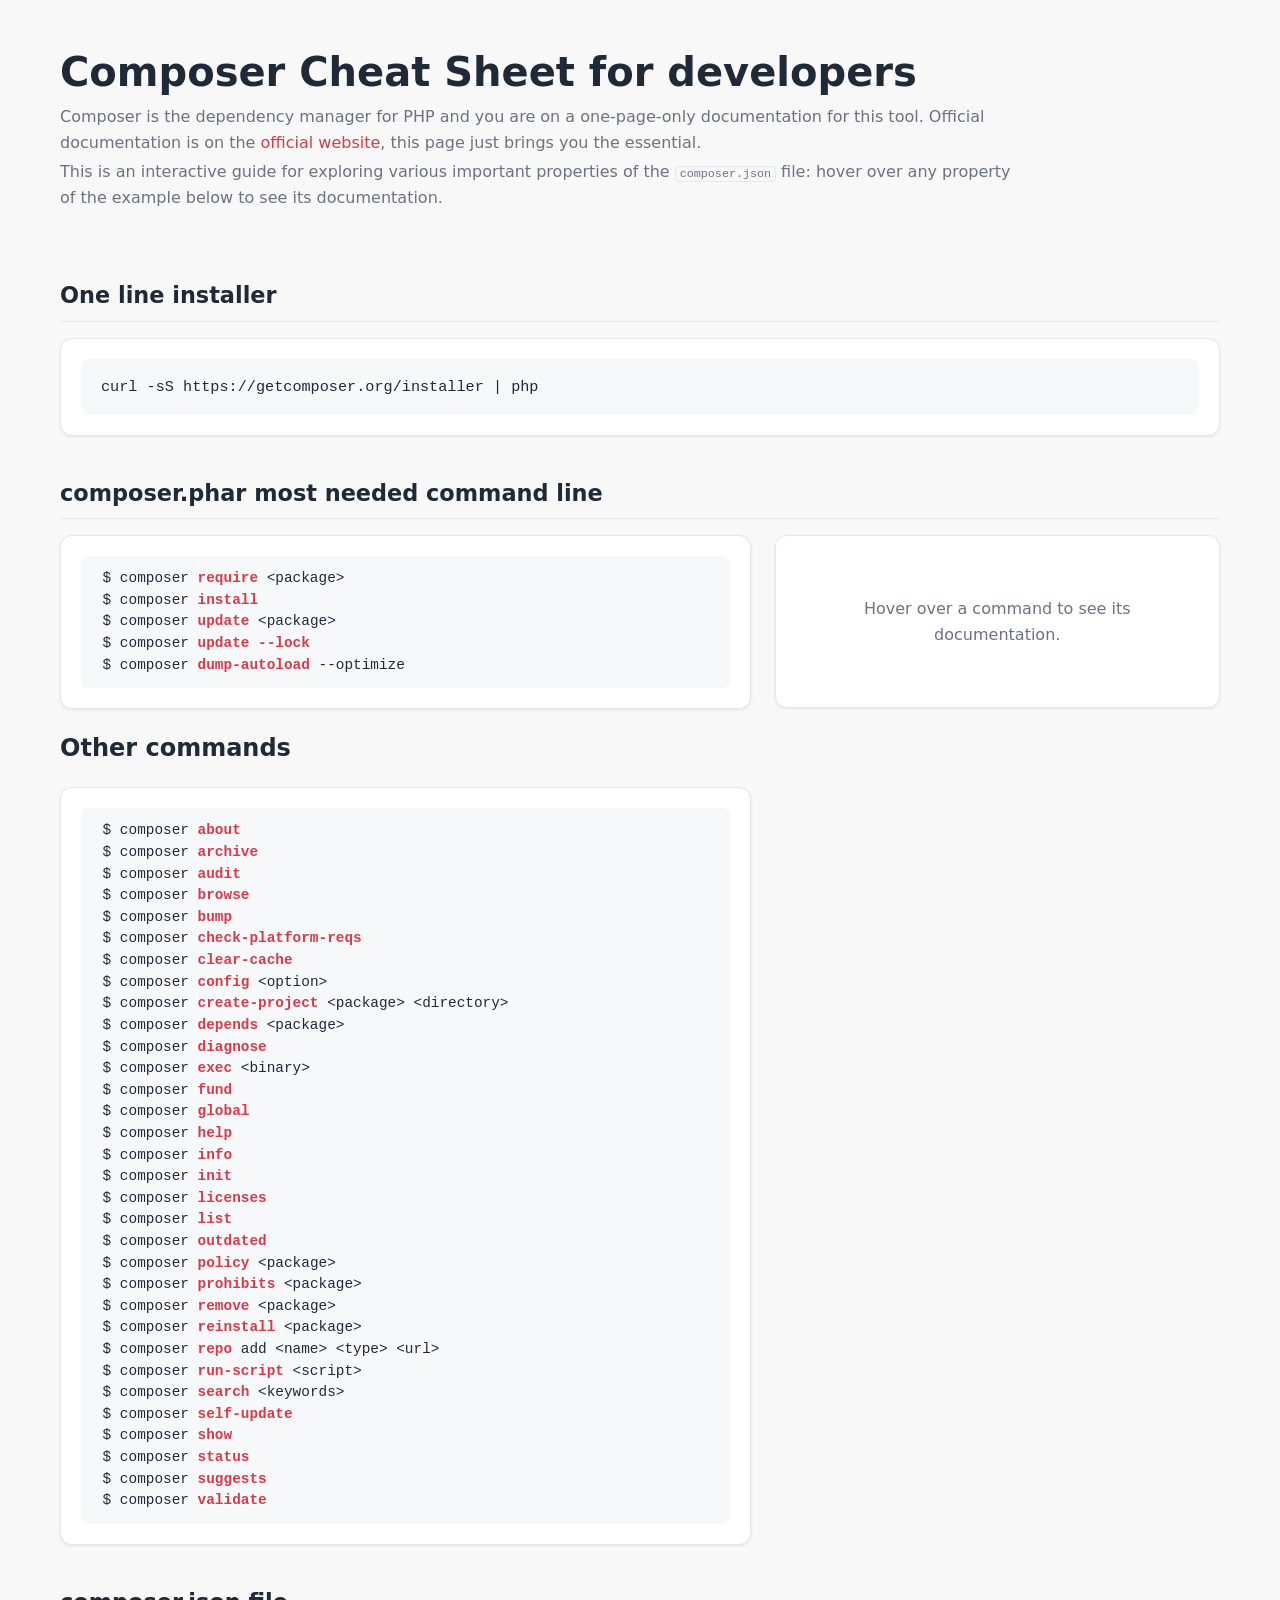
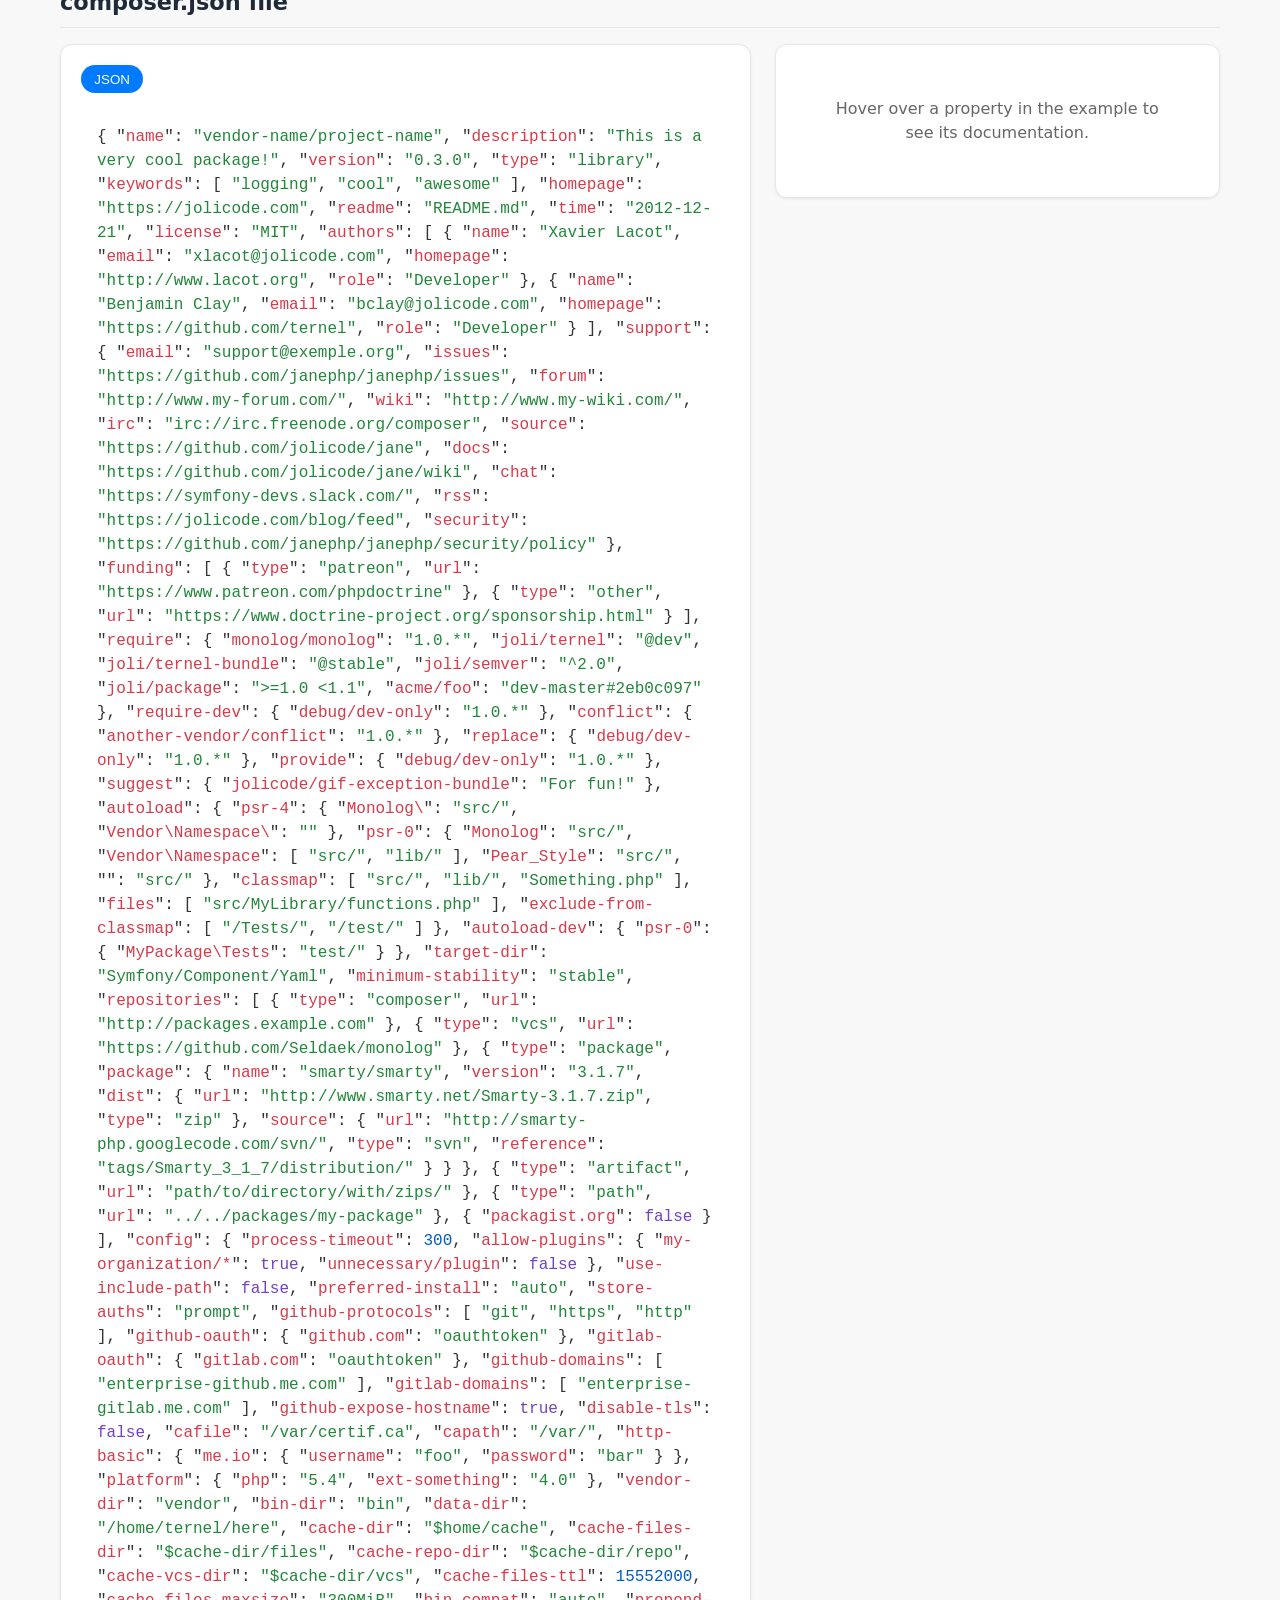
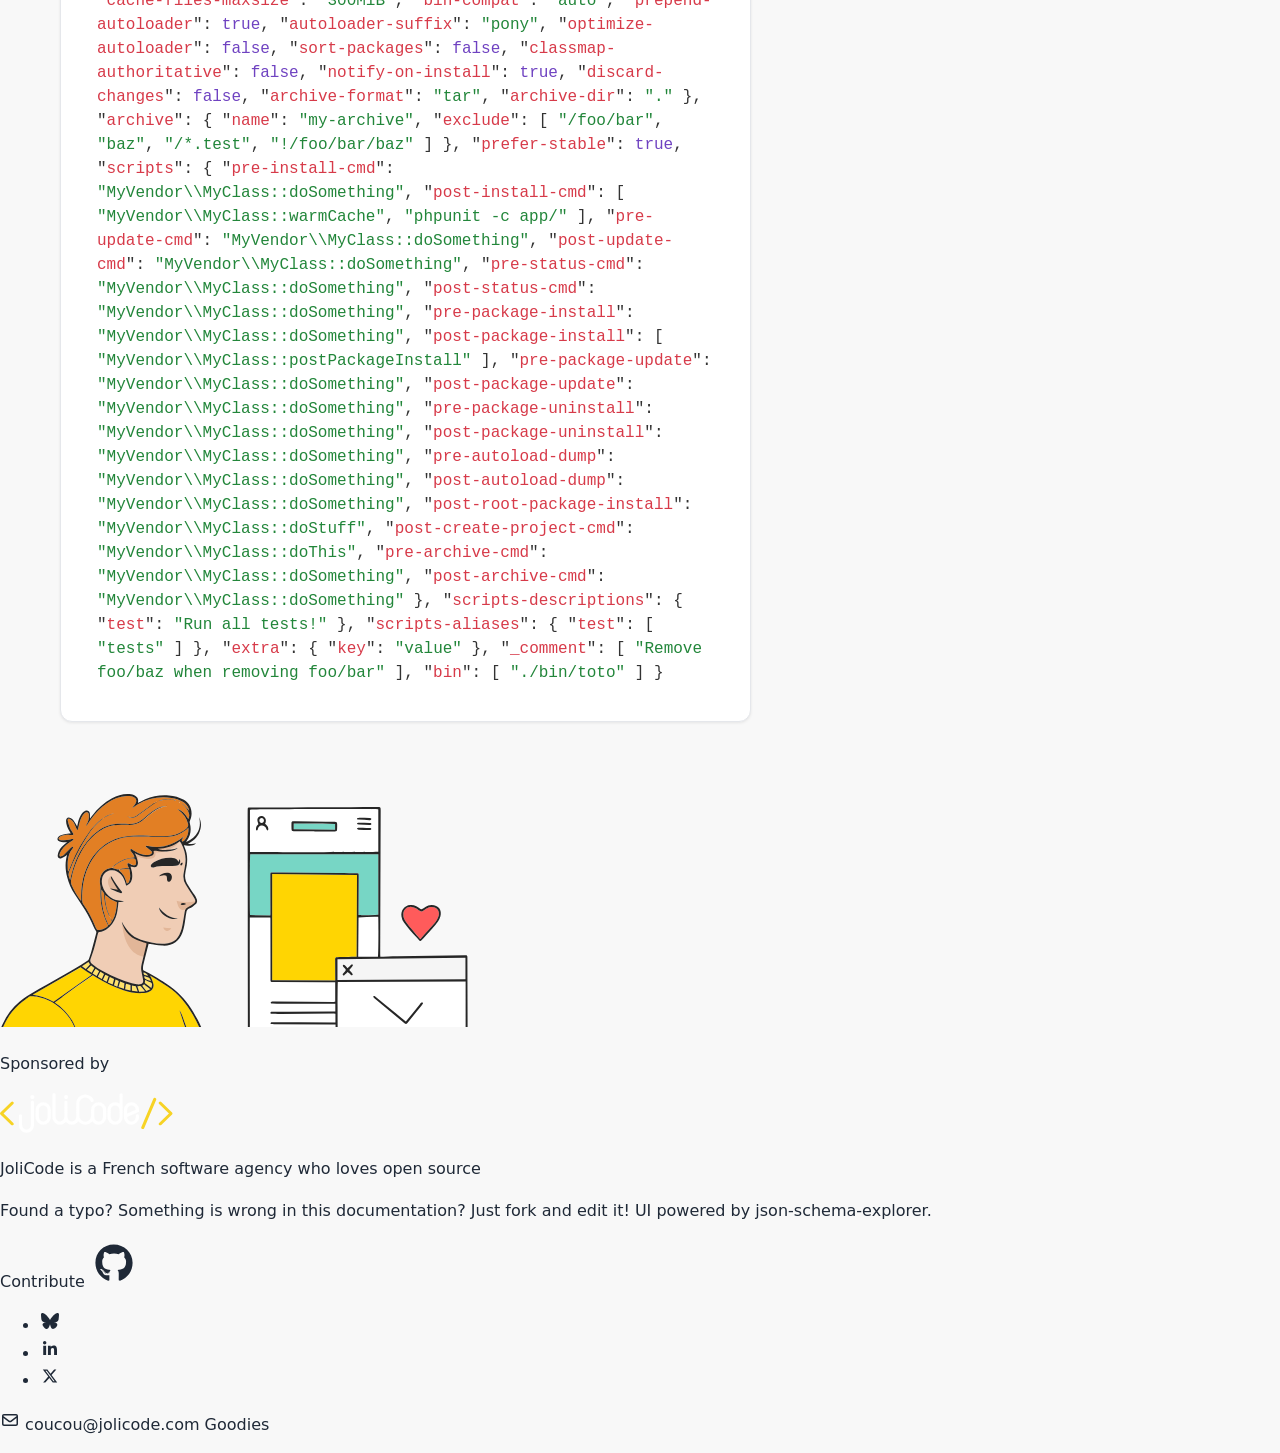
==== commit fd287d5b: "fix(ui): footer spans full page width with no gap below Move the JoliCode footer snippet out of the " ====
--- a/index.html
+++ b/index.html
@@ -169,15 +169,6 @@
       .docs-content code .key,
       pre.commands code .key { color: var(--accent); }
 
-      footer {
-        margin-top: 3rem;
-        padding: 1.5rem 0;
-        border-top: 1px solid var(--border);
-        color: var(--muted);
-        font-size: 0.9rem;
-        text-align: center;
-      }
-
       @media (max-width: 1023px) {
         .layout {
           grid-template-columns: minmax(0, 1fr);
@@ -252,9 +243,388 @@
           </div>
         </div>
       </section>
-
-      <div id="snippet-joli-footer-include"></div>
     </div>
+
+<div id="snippet-joli-footer">
+    <style>
+        #snippet-joli-footer {
+            &,
+            *,
+            ::before,
+            ::after,
+            ::backdrop {
+                &:where(:not(path)) {
+                    all: revert;
+                }
+
+                box-sizing: border-box;
+                padding: 0;
+                margin: 0;
+                border: 0 solid;
+            }
+
+            a {
+                color: inherit;
+                text-decoration: inherit;
+            }
+
+            :-moz-focusring {
+                outline: auto;
+            }
+
+            ul {
+                list-style: none;
+            }
+
+            svg {
+                display: block;
+                max-inline-size: 100%;
+                block-size: auto;
+                vertical-align: middle;
+            }
+
+            & {
+                --jf-font-primary: Verdana, sans-serif;
+
+                --jf-color-primary: #f7d325;
+                --jf-color-gray-900: #2b2b2a;
+                --jf-color-black: #000;
+                --jf-color-white: #fff;
+
+                --jf-spacing-3xs: 2px;
+                --jf-spacing-2xs: 4px;
+                --jf-spacing-xs: 8px;
+                --jf-spacing-sm: 16px;
+                --jf-spacing-md: 24px;
+                --jf-spacing-lg: 32px;
+                --jf-spacing-xl: 40px;
+                --jf-spacing-2xl: 48px;
+                --jf-spacing-3xl: 56px;
+                --jf-spacing-4xl: 64px;
+                --jf-spacing-5xl: 72px;
+
+                --jf-text-xs: 10px;
+                --jf-text-sm: 12px;
+                --jf-text-base: 14px;
+
+                --jf-font-weight-normal: 400;
+                --jf-font-weight-bold: 700;
+
+                --jf-leading-normal: 1.5;
+
+                --jf-footer-spacing: var(--jf-spacing-md);
+
+                --jf-ribbon-transform-translate-y: var(--jf-spacing-xs);
+                --jf-ribbon-inner-clip-path-block-size: var(--jf-spacing-sm);
+                --jf-ribbon-inner-padding-block: var(--jf-spacing-xs);
+                --jf-ribbon-inner-border-radius: var(--jf-spacing-3xs);
+
+                --jf-social-media-icon-block-size: var(--jf-spacing-lg);
+
+                @media (prefers-reduced-motion: no-preference) {
+                    --transition-duration: 0.2s;
+                }
+
+                @container (inline-size < 768px) {
+                    .jf-footer {
+                        --jf-footer-grid-template-columns: 1;
+                        --jf-footer-spacing: var(--jf-spacing-sm);
+                        --jf-footer-background-position:
+                            calc(0% - var(--jf-footer-spacing)) 15%,
+                            5% calc(100% - var(--jf-footer-spacing));
+                        --jf-footer-background-size: var(--jf-spacing-2xl), var(--jf-spacing-3xl);
+
+                        --jf-illustration-display: none;
+
+                        --jf-contact-align-items: center;
+
+                        --jf-ribbon-position: absolute;
+                        --jf-ribbon-inset-block-start: 0;
+                        --jf-ribbon-inset-inline-end: var(--jf-footer-spacing);
+                        --jf-ribbon-margin-block-start: 0;
+                        --jf-ribbon-transform-scale: 0.6;
+
+                        --jf-goodies-top: 70%;
+                        --jf-goodies-right: var(--jf-footer-spacing);
+                        --jf-goodies-width: var(--jf-spacing-md);
+                    }
+                }
+
+                container-type: inline-size;
+                font-variation-settings: normal;
+                font-feature-settings: normal;
+                text-size-adjust: 100%;
+            }
+
+            .jf-footer {
+                position: relative;
+                display: grid;
+                grid-template-columns: repeat(var(--jf-footer-grid-template-columns, 3), minmax(0, 1fr));
+                gap: var(--jf-footer-spacing);
+                padding: var(--jf-footer-spacing);
+                font-family: var(--jf-font-primary);
+                font-size: var(--jf-text-base);
+                font-weight: var(--jf-font-weight-normal);
+                line-height: var(--jf-leading-normal);
+                color: var(--jf-color-white);
+                background-color: var(--jf-color-gray-900);
+                background-image:
+                    url('data:image/svg+xml,%3Csvg xmlns="http://www.w3.org/2000/svg" viewBox="0 0 58 58"%3E%3Cpath fill="%23ffd502" fill-rule="evenodd" d="M3.89 14.576C-4.106 28.466.64 46.16 14.33 53.974c13.868 8.105 31.59 3.625 39.559-10.43 8.922-15.75 2.01-32.765-10.832-39.932C29.635-3.878 11.967.521 3.889 14.576m41.087 7.183c.013-.183.028-.394.044-.65 2.304 5.405-.076 12.907-5.106 17.602-5.925 5.546-15.292 7.371-21.57 3.747l.86.084h.003q.633.063 1.269.122c7.09.66 13.354-1.253 18.535-6.204 3.933-3.753 6.053-8.36 5.927-13.885a9 9 0 0 1 .038-.816m-13.264 3.65c.128.017.269.05.412.083.33.077.67.156.88.036.302-.171.58-.868.468-1.2a19.86 19.86 0 0 0-4.796-7.714c-.264-.265-.98-.388-1.281-.216-.302.171-.56.855-.46 1.21.84 3.008 2.487 5.543 4.777 7.801m-11.69 6.935c-.224-.038-.47-.079-.732-.1q-.67-1.084-1.352-2.16c-.913-1.446-1.825-2.89-2.67-4.373-.153-.27-.015-.704.123-1.138.063-.2.126-.399.161-.582.185.044.397.068.61.092.455.052.91.103 1.085.352 1.479 2.097 2.85 4.272 4.156 6.48.191.327-.009 1.21-.313 1.414-.228.155-.601.093-1.068.015"/%3E%3C/svg%3E'),
+                    url('data:image/svg+xml,%3Csvg xmlns="http://www.w3.org/2000/svg" viewBox="0 0 77 73"%3E%3Cpath fill="%23a1e3ff" d="M41.8 56.81c-2.652-6.2-7.699-10.001-13.09-13.862.53-.813.995-1.622 1.55-2.362 1.313-1.75 2.71-3.437 4-5.205a21.8 21.8 0 0 0 3.341-6.688c.83-2.777 2.212-5.39 3.383-8.06 1.987-4.528 3.94-9.073 6.023-13.557a29.2 29.2 0 0 1 2.96-5.007c1.566-2.114 3.307-2.53 5.295-1.6 1.897.886 2.922 2.74 2.311 5.08a94 94 0 0 1-3.29 10.164c-2.511 6.416-5.25 12.74-7.821 19.132-.38.943-1.542 2.192-.29 3.01 1.055.697 1.88-.68 2.572-1.334 4.477-4.236 8.883-8.544 13.289-12.85 1.683-1.642 3.244-3.41 4.983-4.991a10.1 10.1 0 0 1 3.054-1.888c1.949-.755 3.678-.173 5.047 1.371 1.14 1.291 1.3 3.252.039 4.964a64 64 0 0 1-5.777 6.88C63.13 36.373 56.782 42.64 50.437 48.912c-2.421 2.392-4.935 4.693-7.42 7.024a12 12 0 0 1-1.217.874M10.875 53.417q.578.102 1.165.126c4.462-.112 8.683.935 12.784 2.601.833.339 1.917 1.218 2.538-.063.585-1.2-.777-1.561-1.461-2.17-1.02-.92-2.192-1.724-3.05-2.77a6 6 0 0 1-1.286-2.803c-.329-2.214 1.462-3.962 3.705-3.692.88.12 1.728.413 2.494.862A34.5 34.5 0 0 1 37.2 53.48c3.507 4.267 3.083 9.8-.96 13.564a20.17 20.17 0 0 1-11.487 5.4c-3.98.487-7.603-.619-10.59-3.313-3.434-3.098-6.778-6.286-10.677-8.827C1.452 58.98.599 56.869.212 54.55c-.521-3.127-.041-6.155.999-9.1a41.3 41.3 0 0 1 5.015-9.7c.229-.33.338-.731.57-1.27 2.66 4.36 3.083 4.519 9.335 3.773-.012 2.818.317 5.578 3.54 6.82-1.218 2.33-.578 4.496.343 6.805-3.279-.114-6.447-.86-9.226.991.034.2.06.368.087.548"/%3E%3Cpath fill="%23a1e3ff" d="M18.627 40.06c.113-2.514.975-4.175 2-5.731 1.525-2.295 3.15-4.523 4.723-6.783 1.081-1.554 2.616-2.383 4.42-2.765 1.662-.35 3.02.17 4.141 1.447 1.12 1.276 1.172 2.618.487 4.065-.316.744-.696 1.46-1.135 2.138-1.461 2.046-3.144 3.949-4.423 6.09-1.659 2.786-4.314 3.753-7.148 4.457-.568.14-1.537-.195-1.905-.648-.646-.762-.938-1.8-1.16-2.27M20.369 19.863c3.05-.02 4.93 2.54 3.836 4.979-1.739 3.877-4.162 7.329-7.494 9.986a8.3 8.3 0 0 1-3.734 1.554c-2.049.334-3.364-.909-3.098-2.962.214-1.644.67-3.385 1.503-4.796 1.349-2.28 3.02-4.384 4.703-6.444a6.42 6.42 0 0 1 4.284-2.317"/%3E%3C/svg%3E');
+                background-repeat: no-repeat;
+                background-position: var(--jf-footer-background-position, 75% 25%, 75% 75%);
+                background-size: var(--jf-footer-background-size, var(--jf-spacing-3xl), var(--jf-spacing-5xl));
+            }
+
+            .jf-illustration {
+                display: var(--jf-illustration-display);
+                align-self: end;
+                margin-block-end: calc(var(--jf-footer-spacing) * -1);
+                margin-inline-start: calc(var(--jf-footer-spacing) * -1);
+            }
+
+            .jf-main {
+                display: grid;
+                gap: inherit;
+                align-self: center;
+                justify-items: center;
+                text-align: center;
+            }
+
+            .jf-contact {
+                display: flex;
+                flex-direction: column;
+                gap: inherit;
+                align-items: var(--jf-contact-align-items, end);
+            }
+
+            .jf-ribbon {
+                position: var(--jf-ribbon-position, relative);
+                inset-block-start: var(--jf-ribbon-inset-block-start);
+                inset-inline-end: var(--jf-ribbon-inset-inline-end);
+                z-index: 0;
+                display: grid;
+                margin-block-start: var(--jf-ribbon-margin-block-start, calc(var(--jf-footer-spacing) * -1));
+                transform: scale(var(--jf-ribbon-transform-scale));
+                transform-origin: 100% 0;
+            }
+
+            .jf-ribbon__link {
+                padding-block: var(--jf-spacing-3xs);
+                padding-inline: var(--jf-spacing-2xs);
+                font-size: var(--jf-text-xs);
+                font-weight: var(--jf-font-weight-bold);
+                color: var(--jf-color-gray-900);
+                text-transform: uppercase;
+                background-color: var(--jf-color-primary);
+
+                &:hover,
+                &:focus-visible,
+                &:active {
+                    ~ * {
+                        --jf-ribbon-inner-transform-translate-y: 0;
+                    }
+                }
+
+                &::after {
+                    position: absolute;
+                    inset: 0;
+                    content: '';
+                }
+            }
+
+            .jf-ribbon__inner {
+                position: relative;
+                z-index: -10;
+                display: grid;
+                justify-items: center;
+                padding-block: calc(
+                    var(--jf-ribbon-transform-translate-y) +
+                    var(--jf-ribbon-inner-padding-block)
+                )
+                calc(
+                    var(--jf-ribbon-inner-clip-path-block-size) +
+                    var(--jf-ribbon-inner-padding-block)
+                );
+                color: var(--jf-color-gray-900);
+                background-color: var(--jf-color-white);
+                border-end-start-radius: var(--jf-ribbon-inner-border-radius);
+                border-end-end-radius: var(--jf-ribbon-inner-border-radius);
+                clip-path: polygon(
+                    50% calc(100% - var(--jf-ribbon-inner-clip-path-block-size)),
+                    100% calc(100% + var(--jf-ribbon-inner-border-radius)),
+                    100% 0,
+                    0 0,
+                    0 calc(100% + var(--jf-ribbon-inner-border-radius))
+                );
+                transform: translateY(
+                    calc(var(--jf-ribbon-inner-transform-translate-y, var(--jf-ribbon-transform-translate-y)) * -1)
+                );
+                transition: var(--transition-duration);
+            }
+
+            .jf-social-media-icons {
+                display: flex;
+                gap: var(--jf-spacing-xs);
+                margin-block-start: auto;
+            }
+
+            .jf-social-media-icon {
+                display: grid;
+                place-content: center;
+                block-size: var(--jf-social-media-icon-block-size);
+                aspect-ratio: 1;
+                color: var(--social-media-icon-color);
+                background-color: var(--social-media-icon-background-color, var(--jf-color-black));
+                border-radius: 50%;
+
+                &:hover,
+                &:focus-visible,
+                &:active {
+                    --social-media-icon-color: var(--jf-color-gray-900);
+                    --social-media-icon-background-color: var(--jf-color-white);
+                }
+            }
+
+            .jf-goodies {
+                position: absolute;
+                top: var(--jf-goodies-top, 40%);
+                right: var(--jf-goodies-right, 15%);
+                width: var(--jf-goodies-width, var(--jf-spacing-lg));
+                aspect-ratio: 1;
+                background-image: url('data:image/svg+xml,%3Csvg xmlns="http://www.w3.org/2000/svg" viewBox="0 0 33 35"%3E%3Cpath fill="%23ff5b5b" d="M5.054 34.773c-.246-.648-.412-.964-.473-1.278C3.192 26.95 1.782 20.405.449 13.847c-.588-2.893-.665-5.787.176-8.69C2.433-1.08 8.522-.893 11.76 1.693c1.79 1.428 2.986 3.288 3.94 5.335.264.569.506 1.149.736 1.732.541 1.363 1.577 1.879 2.984 1.766 1.406-.113 2.773-.28 4.164-.362a9.95 9.95 0 0 1 5.055 1.09c3.963 1.966 5.372 6.033 3.546 10.072a10.27 10.27 0 0 1-4.822 5.043 60 60 0 0 1-6.505 2.84c-4.518 1.653-9.09 3.167-13.626 4.753-.724.236-1.43.528-2.178.81"/%3E%3C/svg%3E');
+                background-repeat: no-repeat;
+                background-size: contain;
+            }
+
+            .jf-link {
+                text-decoration: underline;
+            }
+
+            .jf-link--icon {
+                display: inline-flex;
+                gap: var(--jf-spacing-2xs);
+                align-items: center;
+                vertical-align: top;
+            }
+
+            .jf-text-sm {
+                font-size: var(--jf-text-sm);
+            }
+
+            .jf-sr-only {
+                clip: rect(0, 0, 0, 0);
+                white-space: nowrap;
+                border-width: 0;
+                width: 1px;
+                height: 1px;
+                margin: -1px;
+                padding: 0;
+                position: absolute;
+                overflow: hidden;
+            }
+        }
+    </style>
+    <footer class="jf-footer">
+        <div class="jf-illustration">
+            <svg width="468" height="233" viewBox="0 0 468 233" focusable="false" aria-hidden="true" xmlns="http://www.w3.org/2000/svg">
+                <path fill="#ffd502" d="M69.377 283.363c-1.379 3.356-2.764 6.729-4.232 10.094a14525 14525 0 0 0-22.038-6.619c-18.218-5.462-36.422-10.92-54.665-16.572q.149-.447.28-.848c.265-.809.49-1.498.748-2.175a389 389 0 0 1 2.794-7.224q1.448-3.617 2.888-7.236c2.601-6.53 5.202-13.059 7.902-19.549 4.812-11.561 12.31-21.027 22.711-28.092 2.317-1.574 3.256-2.415 4.353-2.78 1.19-.396 2.567-.232 6.096.162.349.033.689.101 1.037.17l.2.039c10.098 2.019 18.645 6.921 25.89 14.132 6.931 6.9 11.412 15.273 14.217 24.566.6 1.989 1.056 4.02 1.514 6.051.21.938.422 1.876.647 2.809a60.5 60.5 0 0 0-7.606-23.662c-4.207-7.413-10.134-13.214-17.415-18.147a4333 4333 0 0 0 7.808-5.653c10.108-7.328 20.07-14.55 30.272-21.45q.596.354 1.15.676c.718.419 1.39.813 2.053 1.228 8.633 5.356 17.713 9.773 27.401 12.878 6.014 1.929 12.161 3.17 18.515 2.946 2.799-.099 5.56-.481 8.055-1.948 2.83-1.656 4.109-4.189 3.425-7.407-.297-1.399-.855-2.751-1.407-4.088l-.257-.627c-.289-.707-.651-1.384-1.068-2.164a70 70 0 0 1-.662-1.257q.65.267 1.269.597a938 938 0 0 0 4.957 3.119c3.901 2.444 7.803 4.888 11.621 7.454 10.711 7.199 18.684 16.893 25.009 28.029 5.708 10.048 10.222 20.623 13.8 31.602.681 2.089 1.312 4.196 1.959 6.355.314 1.048.631 2.107.96 3.184l-13.883 2.438c-.079-.278-.151-.497-.212-.684a6 6 0 0 1-.176-.603 156 156 0 0 0-5.197-19.181l-.446-1.289c-2.36-6.823-4.718-13.641-7.164-20.43-.488-1.348-1.139-2.647-1.79-3.946-.299-.597-.598-1.193-.881-1.794-.096.434-.052.886.124 1.294q1.07 3.219 2.15 6.434c1.652 4.931 3.305 9.862 4.888 14.817 2.524 7.908 4.962 15.839 6.538 24.015 2.522 13.077 3.309 26.3 3.334 39.585 0 .307-.043.615-.094.985a22 22 0 0 0-.082.642c-43.581 4.939-87.179 7.442-131.017 5.45-.331-2.696.468-4.899 1.262-7.089l.033-.091c1.068-2.922 1.697-5.801-.4-8.176q.71-1.665 1.395-3.284c1.29-3.042 2.534-5.977 3.827-8.89a9 9 0 0 1 1.724-2.53c1.666-1.731 3.36-3.432 5.053-5.133a656 656 0 0 0 3.332-3.362c.236-.244.413-.542.59-.838.086-.142.17-.284.261-.42-2.469 1.313-4.5 3.102-6.54 4.897-.645.568-1.291 1.137-1.952 1.692.501-1.528 1.078-3.011 1.653-4.486.46-1.182.918-2.36 1.334-3.552.27-.771.572-1.532.874-2.294.718-1.811 1.437-3.624 1.724-5.578-4.075 7.308-7.24 15.012-10.443 22.808m10.77-31.047h-.118v1.327h.195z" />
+                <path fill="#f0cdb5" d="m126.071 91.585-.134-.516-.002-.006-.001-.003-.395-1.526c-.877-3.44-2.413-6.562-4.782-9.203-2.654-2.96-5.904-4.68-10.019-4.071-4.589.679-7.824 3.907-8.654 8.47a14.56 14.56 0 0 0 .419 7.238c2.661 8.134 8 13.252 16.612 14.623.995.157 1.996.271 3.093.394.538.061 1.099.125 1.693.197-1.157.585-2.283.633-3.377.68-.689.029-1.364.057-2.027.219q-.147 1.239-.284 2.469v.001c-.204 1.814-.407 3.618-.678 5.411-.749 4.96-2.212 9.675-5.306 13.721-3.273 4.277-7.227 7.575-12.814 8.283-.983.124-1.243.797-1.44 1.549a526 526 0 0 0-1.589 6.271v.003l-.057.225c-1.572 6.29-3.3 12.552-5.677 18.604-.782 1.988-.43 3.665 1.226 5.071 3.745 3.181 7.864 5.81 12.195 8.08 8.912 4.669 18.03 8.851 27.782 11.53 1.619.444 3.293.702 4.96.959l.581.09a7.7 7.7 0 0 0 2.294-.038c2.893-.436 3.866-1.765 3.354-4.646-.39-2.17-.836-4.33-1.282-6.492l-.395-1.923c-.491-2.444-.308-4.866.27-7.266q2.334-9.665 4.682-19.325c.056-.233.101-.47.158-.769q.035-.197.083-.436-.24-.095-.479-.192l-.001-.001h-.002c-.327-.133-.654-.266-.986-.38-.878-.299-1.762-.583-2.646-.867h-.001c-1.838-.591-3.677-1.182-5.458-1.911-7.079-2.897-11.589-8.281-14.339-15.276-.256-.648-.48-1.308-.704-1.968l-.001-.001c-.023-.071-.019-.151-.012-.296.006-.103.012-.238.012-.425.302.489.583.959.854 1.413.575.963 1.108 1.855 1.71 2.704l.307.436c1.302 1.848 2.609 3.704 4.073 5.422 3.207 3.773 7.354 6.153 12.038 7.637 7.756 2.459 15.605 4.403 23.815 3.939a25.7 25.7 0 0 0 6.721-1.392c3.608-1.222 6.044-3.88 7.784-7.226 2.128-4.088 3.034-8.522 3.761-12.998q.2-1.231.403-2.462c.407-2.486.815-4.97 1.182-7.46.38-2.579 1.717-4.239 4.132-5.33 1.816-.817 3.514-2.002 5.072-3.262 1.721-1.394 1.886-2.884.809-4.847-.555-1.003-1.187-1.968-1.819-2.93q-.375-.57-.743-1.143c-.66-1.038-1.33-2.07-2-3.103-1.494-2.306-2.989-4.61-4.382-6.975a15.97 15.97 0 0 1-1.993-11.496c.601-3.082 1.184-6.172 1.608-9.281.995-7.323-.669-14.139-4.158-20.57a9 9 0 0 0-.704-1.049c-.107-.146-.229-.28-.396-.466l-.304-.34c-6.415 4.892-13.696 7.32-21.874 7.351 3.071 1.732 11.893 1.816 19.865-.74-1.197 1.24-3.645 2.378-7.415 2.946-2.822.437-5.679.62-8.534.547-1.892-.058-3.776-.352-5.703-.652a109 109 0 0 0-2.683-.396l.059.222c.052.196.098.372.151.547.606 2.166.044 3.774-2.036 4.612-1.492.563-3.07.867-4.665.9-3.492.113-6.733-.998-9.853-2.501-.476-.23-.954-.455-1.561-.74h-.001l-.78-.365c.219.462.431.882.629 1.276.403.799.751 1.49.998 2.216.6 1.776 1.109 3.59 1.529 5.416.163.719.073 1.532-.059 2.274-.342 1.923-1.537 2.962-3.495 2.883-.817-.033-1.628-.21-2.487-.398-.422-.093-.856-.187-1.307-.269q.084.314.161.615c.084.324.166.638.258.949.885 2.889 1.509 5.822 1.329 8.86-.21 3.645-1.583 6.633-5.031 8.343a9 9 0 0 1-1.137.332m53.558-26.543c1.646 3.381-.126 6.467-3.646 6.754-2.912.24-5.847.302-8.769.262-4.338-.06-8.652-.088-12.868 1.15a6 6 0 0 1-1.233.209c-.851.059-1.71.07-2.157-.874-.419-.896-.063-1.694.532-2.292.839-.838 1.717-1.662 2.726-2.255 5.767-3.411 12.027-4.755 18.683-4.12 2.436.233 4.669.962 5.562 4.046zm-10.361 14.025c-3.115-1.132-7.97.323-10.316 3.212q.387-.112.732-.216c.485-.145.922-.276 1.366-.376q.25-.056.501-.115c.716-.168 1.436-.337 2.16-.369 2.522-.109 3.098.447 3.262 2.914q.018.3.029.604c.017.426.033.855.103 1.272.145.885.602 1.583 1.549 1.755.832.151 1.507-.197 1.985-.883 1.091-1.56 1.564-3.26 1.072-5.146a3.68 3.68 0 0 0-2.443-2.652m-51.373 16.601c-.234-.344-.439-.64-.623-.906-.361-.52-.641-.924-.895-1.343l-.91-1.49c-1.294-2.115-2.589-4.23-3.813-6.386a5.1 5.1 0 0 1-.677-3.6c.133.183.245.334.341.464.208.28.343.464.462.656 2.935 4.905 5.91 9.79 9.738 14.083.193.2.354.428.48.675.344.78-.107 1.436-.967 1.344a5.7 5.7 0 0 1-1.387-.436 310 310 0 0 1-5.631-2.239c-.807-.33-1.608-.679-2.408-1.028q-.564-.248-1.129-.492l.062-.192.001-.002.061-.19zm60.015 29.053c-7.967 1.782-18.533-4.537-18.893-11.321 4.696 6.516 10.947 10.08 18.893 11.321m8.254-14.675c-2.422 1.31-4.275 1.327-5.56.126 1.105-1.525 3.36-1.627 5.56-.135zm-5.87-39.029v.008zm1.886-2.613c-1.42.438-1.751 1.455-1.886 2.613.828.706 1.385.243 1.846-.286.602-.706.611-1.471.04-2.327" />
+                <path fill="#e27f24" d="m103.217 24.017-.052.132c-.064.168-.128.336-.249.431-6.455 5.047-11.644 11.2-16.017 18.093-5.316 8.385-10.144 17.018-14.06 26.146-.49 1.145-.96 2.3-1.429 3.453-.66 1.624-1.32 3.248-2.039 4.845-.839 1.887-1.06 3.713-.38 5.66.09.257.172.516.254.775.254.797.51 1.602.97 2.4.15-.671.291-1.345.433-2.018.298-1.419.597-2.838.966-4.234 3.396-12.839 8.596-24.782 17.61-34.767 5.2-5.768 11.111-10.594 18.579-13.187 4.402-1.528 8.97-1.992 13.606-1.92l.968.015c1.983.03 3.967.061 5.95.159 5.258.255 9.91-1.34 14.013-4.562 1.446-1.135 2.869-2.297 4.293-3.459 1.712-1.397 3.424-2.793 5.174-4.143 3.514-2.708 7.379-4.771 11.784-5.63a21 21 0 0 1 3.933-.322c-7.757.877-13.78 5.032-19.415 9.998a109 109 0 0 1-6.157 5.032c-4.386 3.323-9.407 4.356-14.82 3.968-4.461-.318-8.92-.333-13.367.325-7.31 1.082-13.346 4.65-18.815 9.413-5.33 4.64-9.57 10.16-13.072 16.235a90.8 90.8 0 0 0-10.656 28.486 10.42 10.42 0 0 0 .721 6.485c2.285 5.134 5.283 9.824 8.516 14.385.064.092.162.16.324.274.102.071.229.16.389.284 0-.292.002-.555.004-.799.004-.439.007-.817-.004-1.195-.269-9.08.702-18.029 3.773-26.585 4.153-11.57 10.864-21.383 21.158-28.387 5.849-3.984 12.406-6.262 19.4-7.365 7.637-1.206 15.304-.906 22.973-.598q1.233.05 2.466.104c5.521.238 11.046.476 16.569.033 7.061-.566 13.474-2.75 18.881-7.548 1.614-1.436 2.082-2.836 1.524-4.939-1.467-5.515-4.685-9.744-9.105-13.178A8.3 8.3 0 0 1 177.344 15c4.97 1.698 8.287 5.297 10.977 9.935.777-1.78 1.111-3.25.71-4.904-.983-4.065-3.419-7.1-6.568-9.687-.363-.3-.658-.682-.953-1.065a22 22 0 0 0-.296-.377c3.194 2.185 5.998 4.747 8.048 8.22a29 29 0 0 1-.175-.804c-.122-.584-.244-1.172-.439-1.731-1.049-3.042-3.145-5.23-5.87-6.864-3.464-2.096-7.281-3.224-11.235-3.805-12.103-1.778-23.491.296-33.996 6.677-.752.458-1.474.966-2.206 1.48-.941.663-1.899 1.336-2.96 1.931q.121-.195.239-.39c.165-.272.331-.544.512-.805.27-.386.552-.764.835-1.142.595-.796 1.189-1.59 1.66-2.453 1.419-2.604.545-4.958-2.168-6.193-2.163-.986-4.474-1.065-6.78-.95-7.415.373-13.943 3.241-19.973 7.356s-11.041 9.4-15.377 15.286c-1.161 1.584-2.267 3.2-3.42 4.884-.524.766-1.058 1.546-1.611 2.344-.091-1.01.318-1.688.701-2.322q.142-.232.27-.462c1.27-2.35 1.704-4.864 1.576-7.484l-.004-.08c-.064-1.302-.136-2.783-1.636-3.256-1.467-.463-2.503.659-3.377 1.642-1.992 2.232-3.157 4.933-3.983 7.757-.39 1.332-.697 2.685-1.005 4.039-.17.75-.34 1.502-.526 2.25-.11.446-.253.883-.395 1.32q-.097.295-.19.59l-.459.077a15 15 0 0 1-.752-1.28c-.31-.672-.604-1.35-.898-2.029-.565-1.303-1.13-2.605-1.8-3.852a8.85 8.85 0 0 0-3.67-3.646c-1.7-.912-2.708-.358-2.343 1.524a39.3 39.3 0 0 0 2.08 6.981c.465 1.181 1.148 2.267 1.832 3.352.287.457.574.913.845 1.376.08.138.18.269.28.399.16.208.32.414.393.65.134.418.27 1.047.059 1.335-.212.287-.856.322-1.302.297a40 40 0 0 1-1.995-.172c-1.207-.125-2.413-.25-3.607-.171-1.595.105-3.183.583-4.737 1.05l-.326.098c-.698.21-1.367.713-1.904 1.233-1.257 1.216-1.014 2.149.67 2.776a6.3 6.3 0 0 0 1.626.32c2.883.256 5.705-.121 8.518-.742.228-.05.46-.118.694-.186.866-.253 1.766-.515 2.66.046-.04.813-.55 1.027-1.039 1.233-.141.06-.28.118-.407.19-4.309 2.455-8.005 5.606-10.812 9.711a14.3 14.3 0 0 0-1.677 3.564c-.21.644-.21 1.658.176 2.13.559.708 1.35.284 2.024-.078l.249-.132a8 8 0 0 0 1.91-1.268 349 349 0 0 0 5.102-5.066l1.269-1.276c.173-.174.337-.36.5-.546.3-.34.598-.68.953-.942.237-.176.796-.122 1.086.046.184.107.21.629.173.93-.031.22-.219.427-.39.616l-.064.072c-3.103 3.506-4.334 7.805-4.801 12.281-.234 2.23-.163 4.492-.092 6.752.027.884.055 1.767.064 2.649 0 .39.21.777.648 1.228q1.365-3.33 2.726-6.658c5.031-12.252 11.287-23.837 19.276-34.43 3.074-4.075 6.53-7.826 10.585-10.97.487-.378 1.018-.697 1.549-1.017q.31-.185.616-.375M180.91 8.712c-1.193-.093-1.535-.278-2.728-1.457zm-77.482 15.14c2.063-1.872 4.589-2.858 7.201-3.632.97-.29 1.968-.486 2.966-.682.449-.089.899-.177 1.346-.274a35.5 35.5 0 0 0-9.625 3.797c-.441.249-.919.426-1.395.604q-.248.09-.493.186m54.916-16.71-.118.097q-.262.117-.529.227-.578.332-1.163.657c-1.254.701-2.509 1.403-3.664 2.242-1.866 1.356-3.684 2.776-5.502 4.197-1.31 1.024-2.62 2.048-3.949 3.048q-.623.469-1.245.944c-1.859 1.415-3.724 2.834-5.73 4.003-2.918 1.7-6.035 1.724-9.014-.052.329-.004.657.052.966.168 2.673.861 5.289.629 7.669-.795 1.965-1.177 3.834-2.53 5.711-3.888l.647-.468c1.367-.995 2.72-2.01 4.073-3.025 2.271-1.703 4.542-3.406 6.877-5.015 1-.694 2.168-1.156 3.335-1.617q.498-.197.989-.399.244-.14.485-.282zm0 0 .099-.086c.187-.162.372-.323.588-.404 4.443-1.677 8.998-2.197 13.673-1.235.797.164 1.579.404 2.362.645.365.112.732.225 1.1.33-.32.186-.708.21-1.049.067a23.86 23.86 0 0 0-12.13-.533c-1.079.227-2.143.524-3.207.821q-.716.202-1.436.394" />
+                <path fill="#e27f24" d="M111.922 73.683c1.088-1.048 2.084-2.22 3.277-3.13 5.451-4.163 11.505-6.784 18.449-7.065q.307-.027.603-.113c.059-.015.107-.08.237-.184-.629-2.082-2.01-3.751-3.19-5.544-.451-.685-1.638-1.324-.669-2.287.815-.813 1.532.162 2.189.556 3.423 2.05 6.88 4.042 10.863 4.723 1.566.264 3.187.243 4.784.254a4.8 4.8 0 0 0 1.818-.42c1.887-.79 2.323-2.096.941-3.563-1.123-1.191-2.576-2.08-3.929-3.04-.599-.42-1.677-.568-1.381-1.53.323-1.017 1.258-.5 1.992-.357 7.991 1.585 15.838 1.214 23.425-1.92a49 49 0 0 0 6.331-3.223c2.023-1.21 3.898-2.668 6.273-4.32-.591.912-.897 1.48-1.294 1.979-1.218 1.54-1.232 1.53-.159 3.354 3.774-2.07 6.625-8.853 5.786-14.03-1.063.904-2.027 1.762-3.031 2.567-5.019 4.025-10.86 5.847-17.178 6.419-7.128.644-14.225.071-21.332-.19-5.79-.21-11.572-.39-17.358.156-15.835 1.5-27.988 8.938-36.772 22.223C85.874 75.155 82.9 86.38 82.26 98.352c-.16 2.989-.105 5.998 0 8.992.052.962.368 1.891.914 2.685 4.874 6.946 8.822 14.382 12.035 22.222.135.323.265.646.405.965 1.258 2.878 1.981 3.299 5.002 2.612 2.83-.644 5.378-1.874 7.524-4.006-.188-.483-.329-.944-.541-1.367-5.599-11.26-7.698-23.212-7.127-35.707a17.3 17.3 0 0 0-.315-3.709c-.794-4.528-.279-8.763 2.614-12.505 1.598-2.067 3.719-3.327 6.227-3.983.987-.26 1.956-.585 2.935-.887.031-.03-.011.02-.011.02" />
+                <path fill="#ffd502" d="m53.566 207.756 38.195-26.939-11.147-7.442-47.901 27.317c7.484.802 14.268 3.303 20.853 7.064" />
+                <path fill="#e27f24" d="m110.321 123.794 2.123 2.988c3.332-6.032 4.109-12.369 4.478-18.768-2.226-.983-4.402-1.721-6.356-2.87-1.887-1.119-3.53-2.66-5.528-4.209 0 1.245-.101 2.385.016 3.501.598 5.637 1.728 11.144 4.112 16.337.345.757.545 1.579.811 2.369q.171.328.344.652M119.304 75.543c1.444-.99 3.124-1.061 4.776-1.139 1.517-.073 3.041-.016 4.901-.016-.556-1.193-1.048-2.097-1.386-3.044-.182-.529-.302-1.296-.046-1.707.451-.728 1.193-.365 1.855-.055 1.191.558 2.374 1.195 3.629 1.554 2.097.602 3.013-.184 3.036-2.36.042-3.984-1.172-5.032-5.132-4.479-6.627.912-12.199 4.055-17.354 8.103-.545.42-1.099.839-1.654 1.277 0 0 .035-.042.025-.034q.589.348 1.23.585c1.187.346 2.382.681 3.592.935.838.178 1.729.21 2.597.317z" />
+                <path fill="#e27f24" d="M110.321 123.794c-.116-.209-.229-.434-.344-.652-1.985-3.157-3.176-6.641-4.076-10.226-1.021-4.059-1.84-8.155-1.708-12.38 0-.341.031-.746-.126-1.023a30 30 0 0 0-2.618-3.916c-.799 12.491 1.798 24.25 7.113 35.665 1.601-.87 2.35-2.214 3.144-3.474.185-.296-.033-.916-.195-1.338-.358-.905-.792-1.773-1.19-2.656M119.363 75.471l-.516.778c4.49 3.287 6.83 7.91 7.914 13.252 1.52-.267 2.151-1.28 2.48-2.285.514-1.566 1.006-3.235.992-4.856-.021-2.341-.504-4.679-.808-7.157a31.6 31.6 0 0 0-10.134.333z" />
+                <path fill="#ffe269" d="M151.321 193.972c.281-1.073.532-1.725.612-2.398.266-2.256-.061-2.75-2.145-3.608-1.511-.629-3.017-1.268-4.664-1.962l-.288 3.111zM123.881 194.821l.547-5.566-4.281-1.694c-.549 1.829-1.048 3.529-1.654 5.508zM125.086 195.224l5.396 1.195v-5.314l-4.35-1.395c-.91 1.728-.398 3.581-1.046 5.514M112.587 190.629c.522-1.996.975-3.719 1.48-5.661l-4.227-2.027c-.683 1.92-1.285 3.602-1.945 5.451zM91.66 178.849l2.673-4.889-3.226-2.505-4.24 4.226zM137.356 192.323l1.766 5.352 5.515-.254q.105-.236.21-.47c-1.258-1.507-2.503-3.027-3.793-4.505a1.32 1.32 0 0 0-.916-.323c-.821.011-1.643.12-2.782.2M131.941 191.461v5.21l5.784.93c-.652-1.836-1.161-3.373-1.763-4.874a1.45 1.45 0 0 0-.903-.704c-.929-.233-1.883-.348-3.118-.562M89.912 170.427c-.484-.815-.906-1.524-1.468-2.459l-6.448 4.269 3.773 2.725c1.424-1.551 2.724-2.977 4.143-4.535M95.574 174.842l-2.912 4.592 3.984 2.515 2.515-4.794zM101.826 185.035l2.18-5.079-3.599-2.12-2.533 4.822zM144.101 190.356l-1.845 1.354 3.983 5.323 4.136-1.838c-1.281-.998-2.23-1.747-3.186-2.485-.992-.769-1.99-1.515-3.088-2.354M102.981 185.712l3.648 1.992c.662-1.832 1.283-3.543 1.952-5.392l-3.252-1.648zM117.338 192.694l1.383-5.684-3.144-1.413c-.537 1.864-1.036 3.606-1.602 5.57zM150.991 187.31c-.603-2.136-1.283-3.656-3.331-4.168-1.063-.264-2.071-.755-3.121-1.151-.298 2.067-.145 2.43 1.44 3.145s3.132 1.361 5.012 2.174M143.641 178.461c-.236 1.377.126 2.111 1.258 2.457.963.291 1.887.685 2.984 1.09-.638-2.281-2.403-2.843-4.242-3.547" />
+                <path fill="#fff" d="M270.365 123.383h-20.531c-.159 53.126.061 106.214.084 159.457h18.528c.042-.838.093-1.712.128-2.589.084-2.096.151-4.193.248-6.289.09-2.004.379-2.306 2.379-2.287 4.679.029 9.356.096 14.034.142l35.398.34q17.28.19 34.56.419c.279 0 .559 0 .838.015 1.713.109 2.12.476 2.08 2.157-.055 2.371-.21 4.742-.308 7.113-.019.42 0 .839 0 1.483h20.731V254.58q-.782-.135-1.574-.182-19.27-.162-38.539-.293c-2.325-.017-2.486-.13-2.516-2.468-.039-2.792-.062-5.585-.109-8.386 0-.543-.092-1.084-.163-1.868-1.535 0-2.983.013-4.432 0q-18.115-.153-36.233-.331c-.981 0-2.121.229-2.909-1.015.364-.253.654-.618.972-.645 1.805-.162 3.617-.344 5.426-.329 10.962.088 21.922.228 32.885.346 1.377.016 2.756 0 4.226 0v-8.885h-2.4l-58.856-.262a22 22 0 0 1-2.935-.16c-.321-.046-.857-.509-.828-.71.059-.392.382-.944.717-1.048.644-.21 1.371-.21 2.065-.21q12.58.075 25.136.18 18.014.121 36.03.231.473-.026.941-.099v-8.696a12.5 12.5 0 0 0-1.602-.191q-26.601.164-53.201.344c-2.583.015-5.168.025-7.757-.063-.889-.031-2.356.338-2.411-.951-.058-1.376 1.426-1.017 2.292-1.032 5.45-.088 10.901-.124 16.335-.14q22.308-.07 44.617-.118c.482 0 .964-.061 1.614-.105v-7.851h-58.47q-2.096 0-4.193-.037c-.419 0-.876.023-1.232-.143-.357-.166-.814-.629-.757-.818.111-.383.497-.863.861-.96.657-.176 1.382-.13 2.08-.126q16.128.105 32.258.221 13.824.075 27.648.104c.545 0 1.092-.065 1.7-.102v-19.644h-8.765l-52.359-.042c-4.069 0-3.564-.109-3.564-3.509q-.031-29.642-.09-59.283c.021-.55-.033-1.097-.077-1.921" />
+                <path fill="#ffd502" d="M335.239 186.582v-2.947a25185 25185 0 0 0-.105-17.384c0-.348-.029-.698 0-1.048.099-1.562.455-1.956 2.044-2.013 2.373-.088 4.747-.106 7.128-.146 3.491-.061 6.979-.105 10.47-.176.606-.013 1.209-.124 1.887-.195l.343-81.761-84.834-.839v106.09z" />
+                <path fill="#fff" d="M465.623 187.394v65.316c-1.862.443-126.246.028-127.665-.402-.411-3.006-.535-62.964-.115-64.432q63.691-.415 127.78-.482m-59.453 39.693c-.115.117-.245.252-.399.414l-2.322-1.894a2897 2897 0 0 1-7.372-6.022 57762 57762 0 0 0-20.574-16.854q-.097-.08-.194-.165c-.259-.225-.525-.455-.827-.545-.329-.101-.92-.067-1.063.142-.17.246-.088.793.078 1.105.143.271.409.48.671.685q.115.088.224.179l25.904 21.593q.706.59 1.409 1.185c.917.775 1.835 1.551 2.773 2.301 1.371 1.097 1.836 1.068 2.956-.293 2.464-2.995 4.905-6.011 7.344-9.027l1.903-2.35q2.57-3.178 5.126-6.361.471-.561.874-1.174c.323-.514.48-1.166-.167-1.434-.403-.172-1.086-.023-1.451.247-.401.297-.715.715-1.027 1.132q-.167.226-.34.443-6.507 8.078-13.019 16.142c-.14.173-.296.333-.507.551M249.96 57.926V15.763c2.201-.617 126.239-.914 128.348-.354v42.358c-3.505.421-126.962.579-128.348.16m64.394-20.792v.367q10.144-.015 20.298.006c2.115.002 2.358-.18 2.457-2.388.067-1.53.08-3.067.067-4.602-.017-2.069-.528-2.637-2.562-2.698-2.045-.06-4.089-.075-6.136-.09q-1.324-.008-2.65-.023l-30.333-.331q-.315 0-.629-.003c-.42-.004-.839-.007-1.258.003-1.782.044-2.124.333-2.147 2.04-.025 1.874.002 3.76.067 5.648.063 1.769.371 2.07 2.12 2.07zm-55.935-6.828c-.142-.566-.31-1.095-.469-1.598-.33-1.044-.626-1.98-.594-2.901.088-2.451 2.6-4.243 4.822-3.786a4.763 4.763 0 0 1 3.564 5.918c-.127.448-.301.882-.47 1.303a28 28 0 0 0-.222.565q.317.287.616.548h.001l.001.001c.419.368.809.71 1.162 1.084 1.002 1.048 1.56 2.337 1.489 3.786-.016.305-.251.597-.486.89-.108.134-.216.268-.303.404-.101-.092-.212-.178-.322-.264-.251-.196-.503-.392-.648-.646-.161-.284-.261-.602-.361-.921-.089-.283-.178-.567-.31-.828-.897-1.765-2.57-2.641-4.476-2.408-1.725.21-3.071 1.488-3.539 3.354-.028.112-.046.23-.063.346-.036.236-.072.47-.188.656-.174.277-.554.602-.768.558-.339-.074-.805-.395-.878-.692a3.7 3.7 0 0 1 .054-1.646c.384-1.61 1.216-2.954 2.388-3.723m100.359 3.473c-.789.009-1.556.047-1.837 1.304.176.066.351.148.526.23.363.169.726.338 1.095.362 2.882.145 5.766.25 8.65.355l2.438.09q.053.001.109.008c.117.01.235.022.31-.028.112-.072.241-.143.372-.215.369-.203.753-.415.815-.69.165-.75-.47-1.09-1.17-1.122a428 428 0 0 0-7.325-.294 60 60 0 0 0-3.099-.01q-.442.006-.884.01m-1.814-3.8c.301-1.235 1.084-1.222 1.767-1.212l.145.002c3.205.02 6.411.08 9.616.141l1.202.023c.344 0 .74 0 1.015.155.316.184.714.547.725.838.01.292-.331.749-.629.925s-.801.21-1.205.189c-3.604-.156-7.206-.313-10.806-.527-.429-.021-.847-.178-1.262-.334-.19-.072-.379-.142-.568-.2m.103-5.768-.145.724c.157.074.312.165.467.256.337.198.675.396 1.022.42 3.538.209 7.081.353 10.623.497l.624.026c.347.02.694-.032 1.019-.155.757-.317.849-1.237.138-1.633a3.1 3.1 0 0 0-1.387-.313c-3.336-.086-6.673-.165-10.011-.184-.536-.003-1.074.108-1.611.22-.247.051-.493.102-.739.142" />
+                <path fill="#77d6c5" d="M358.52 120.926c1.243.111 2.203.288 3.161.271 5.306-.097 10.61-.237 15.916-.369q.36-.05.707-.155V60.146H250.235c-.474 1.55-.629 58.403-.139 60.925l20.21.522c.052-.717.134-1.315.134-1.912q-.048-19.367-.109-38.74v-.42c.015-1.886.166-2.047 2.009-2.05 3.492 0 6.983 0 10.482.032q27.832.26 55.687.532c5.87.059 11.728.185 17.592.269 2.515.035 2.624.094 2.612 2.572q-.08 15.711-.191 31.421c-.013 2.436-.002 4.872-.002 7.629" />
+                <path fill="#f5f5f5" d="M465.447 163.673v21.505l-127.971.853V165.14zM348.183 173.6q-.314.276-.657.582c-.619-.669-1.143-1.242-1.628-1.771-.366-.4-.71-.775-1.055-1.149-.464-.491-1.042-.841-1.64-.319s-.354 1.153.065 1.677c.356.437.731.86 1.106 1.282.274.309.549.618.815.932.679.797.803 1.564-.023 2.39-.389.388-.735.817-1.082 1.247-.225.278-.449.557-.686.824-.528.598-1.146 1.306-.346 1.956.7.568 1.204.02 1.68-.498q.105-.114.207-.221c.622-.649 1.274-1.27 2.015-1.977l.711-.679q.236.198.488.405c.381.312.777.637 1.128.97.243.231.468.481.693.731.243.269.486.539.751.785.466.43 1.034.855 1.65.306.617-.549.348-1.13-.096-1.656a53 53 0 0 0-.819-.937q-.284-.318-.563-.638c-.444-.507-.885-1.023-1.42-1.65l-.202-.236q.474-.553.936-1.087c.559-.649 1.106-1.283 1.646-1.92.09-.104.188-.206.286-.309.25-.26.501-.521.614-.831.138-.373.153-1.034-.101-1.258-.253-.224-.994-.224-1.279-.015-.451.344-.842.767-1.234 1.191-.226.245-.453.491-.692.721-.398.385-.813.751-1.268 1.152" />
+                <path fill="#fff" d="M358.199 162.683h19.759c.484-1.428.685-37.43.22-39.935-6.47.164-12.977.21-19.646.744-.113 13.176-.222 26.061-.333 39.191" />
+                <path fill="#ff5b5b" d="M420.096 145.04c.537-.439.839-.629 1.049-.87 4.475-4.975 8.968-9.938 13.402-14.95 1.956-2.212 3.47-4.679 4.193-7.614 1.551-6.304-3.816-9.187-7.912-8.566-2.264.341-4.231 1.354-6.08 2.649-.513.361-1.012.743-1.503 1.133-1.151.909-2.306.838-3.467.037s-2.262-1.629-3.426-2.396a9.96 9.96 0 0 0-4.922-1.583c-4.415-.279-7.669 2.539-8.107 6.95a10.27 10.27 0 0 0 1.654 6.778 60 60 0 0 0 4.214 5.712c3.086 3.69 6.289 7.288 9.423 10.929.51.566.975 1.172 1.482 1.791" />
+                <path fill="#77d6c5" d="M293.692 29.419v5.77l41.394.599v-5.843c-13.69-.453-27.463-.287-41.394-.526" />
+                <path fill="#fff" d="M259.382 26.539c-.021 1.364 1.012 2.515 2.241 2.496 1.318-.02 2.306-1.06 2.306-2.44s-.992-2.48-2.254-2.516c-1.262-.035-2.27 1.059-2.293 2.46" />
+                <path fill="#e2b698" d="M196.392 106.775s-7.966 3.162-19.822 0c1.935 7.596 3.619 11.541 11 7.837 5.797-3.868 8.747-5.478 8.822-7.837M110.977 81.943s5.633 12.606 9.138 15.627l-9.643-2.6s-5.919-8.61.505-13.027M121.964 128.834s5.69 12.247 12.864 15.027a797 797 0 0 1 13.059 5.195l-3.472 13.537s-19.402 1.103-22.451-33.759M171.373 134.312a49.4 49.4 0 0 1-8.218-.839c1.57 4.103 4.956 4.95 8.218.839M180.25 46.2s-10.692 9.672-30.875 7.496c2.539 1.933 4.3 4.318 2.42 6.45-1.881 2.133-9.067 2.977-20.065-3.67 2.658 4.109 5.318 8.58 5.075 14.14 2.176-2.78 1.331-7.855 1.331-7.855 8.581 3.02 18.854 4.11 17.283-4.592 5.197 1.328 19.919-3.144 24.831-11.968" />
+                <path fill="#262626" d="m103.43 23.85-.126.112-.086.052q.02-.05.044-.096zM121.04 99.161a5.6 5.6 0 0 1-1.39-.436 311 311 0 0 1-5.631-2.239c-1.187-.484-2.359-1.013-3.537-1.52q.064-.192.124-.383l7.296 1.081c-.692-1.019-1.135-1.616-1.518-2.25-1.594-2.614-3.212-5.213-4.724-7.873a5.12 5.12 0 0 1-.677-3.602c.42.576.629.839.805 1.12 2.935 4.905 5.91 9.79 9.736 14.083q.292.302.48.677c.348.784-.102 1.439-.964 1.342M114.931 19.27a35.6 35.6 0 0 0-9.615 3.79q-.915.465-1.886.79c2.06-1.863 4.58-2.85 7.188-3.624 1.407-.42 2.875-.643 4.313-.956" />
+                <path fill="#262626" fill-rule="evenodd" d="m-14.916 315.138-.002.016a8427 8427 0 0 0-5.132 30.422c-.749 4.545-1.22 9.141-1.061 13.786.325 9.625 2.851 18.564 8.205 26.659 3.384 5.113 8.273 8.155 13.724 10.58 6.044 2.69 12.354 3.296 18.853 2.705 6.672-.606 13.346-1.227 20.017-1.848l.035-.003.027-.002.023-.002.023-.002.023-.002.023-.003q6.597-.614 13.19-1.222c2.842-.262 5.686-.513 8.53-.764l.022-.002h.003c5.283-.467 10.566-.933 15.843-1.467 4.203-.425 8.402-.904 12.6-1.384 3.985-.455 7.97-.91 11.957-1.318 9.035-.93 18.075-1.804 27.113-2.678l6.64-.643c2.614-.249 5.174.17 7.631 1.009 4.31 1.463 8.602 2.98 12.894 4.497l.036.013q2.322.821 4.645 1.638c5.402 1.9 10.838 3.663 16.528 4.531a24.45 24.45 0 0 0 15.23-2.474c2.118-1.09 4.25-2.055 6.569-2.635 6.1-1.529 11.656-4.273 16.792-7.837 1.273-.893 2.589-1.226 4.057-1.467 4.679-.772 9.348-1.61 14.01-2.47a9.5 9.5 0 0 0 2.365-.809c1.834-.889 2.39-2.155 1.809-4.134-.96-3.275-3.371-5.042-6.499-5.91-.898-.25-1.836-.362-2.838-.482l-.004-.001a50 50 0 0 1-1.477-.192q.408-.702.894-1.352a7937 7937 0 0 0 16.61-19.707c1.299-1.549 2.528-3.157 3.748-4.771a6.05 6.05 0 0 0 1.3-4.105q-.027-.489-.048-.978v-.001a47 47 0 0 0-.084-1.537c-.246-3.168-1.74-5.298-4.629-6.899-7.575-4.195-15.006-8.64-22.432-13.082-3.17-1.895-5.405-2.371-7.377-1.633-.266-3.859-.538-8.612-.814-13.419-.312-5.44-.627-10.948-.941-15.302-.124-1.732-.256-3.463-.39-5.222v-.007h-.001v-.003l-.001-.012-.159-2.106q.392-.125.75-.232l.014-.004h.001c.471-.143.904-.274 1.318-.435l.454-.172c.698-.263 1.401-.528 2.037-.902 2.771-1.639 3.296-4.058 1.122-6.423-1.805-1.962-2.46-4.143-2.363-6.684v-.209c-.109-3.738-.774-4.386-4.451-4.367a5 5 0 0 1-.577-.039l-.124-.012-.219-.02-.29-.976-.001-.002-.242-.813c-3.507-11.874-7.413-23.578-13.151-34.591-5.197-9.973-11.375-19.218-19.761-26.847-4.848-4.415-10.311-7.991-15.771-11.566l-.266-.174c-5.61-3.673-11.38-7.075-17.46-9.927-.92-.431-1.253-1.027-1.199-1.949.021-.353.028-.709.035-1.066.017-.839.033-1.679.227-2.475 1.309-5.367 2.665-10.723 4.036-16.141l.002-.007.005-.018 1.333-5.272q.87.142 1.686.281h.001c1.182.2 2.296.389 3.415.532l1.063.144.01.002c2.408.328 4.817.655 7.236.856 9.658.818 17.375-4.256 20.519-13.417 1.577-4.583 2.29-9.337 2.919-14.119.182-1.407.419-2.802.656-4.197l.001-.001v-.005l.001-.001q.153-.894.3-1.79c.264-1.635 1.123-2.776 2.66-3.487a31.6 31.6 0 0 0 3.845-2.125 16 16 0 0 0 2.585-2.097c1.742-1.727 2.038-3.775.95-5.949a38 38 0 0 0-2.216-3.793 253 253 0 0 0-2.332-3.476c-1.295-1.908-2.59-3.816-3.792-5.775-1.992-3.246-3.409-6.77-3.013-10.692.244-2.422.734-4.826 1.239-7.214 1.501-7.103 1.156-14.015-1.933-20.681a9 9 0 0 1-.36-.984 3 3 0 0 1-.046-.572c.629.052 1.261.121 1.894.191 3.563.394 7.137.788 10.204-2.078-2.694.858-5.406.914-8.251.375 6.597-3.035 11.017-7.847 12.643-14.916.935-4.054.418-8.029-1.406-11.84 1.205 5.1 1.18 10.086-1.212 14.884-2.421 4.856-6.227 8.08-11.66 10.038q.255-.576.58-1.117c3.883-5.342 4.707-11.225 3.044-17.514a4.03 4.03 0 0 1 .248-2.958c3.056-6.717 1.589-15.862-6.227-20.42-4.643-2.712-9.694-3.953-14.935-4.402-8.199-.696-16.165.478-23.746 3.761-1.651.714-3.243 1.562-4.892 2.44-.767.408-1.546.822-2.349 1.233q.018-.211.031-.389c.016-.23.029-.426.069-.617.59-2.788-.616-4.75-2.897-6.164-1.694-1.05-3.593-1.505-5.566-1.654-6.26-.471-12.025 1.258-17.522 4.063-8.122 4.162-14.52 10.306-19.916 17.579-.415.56-.817 1.13-1.293 1.803l-.772 1.09c-.026-.265-.05-.489-.072-.685v-.002c-.04-.376-.07-.652-.079-.927-.014-.413-.008-.83 0-1.247.013-.846.027-1.69-.138-2.5-.495-2.407-2.575-3.354-4.807-2.306-1.92.895-3.145 2.508-4.193 4.264-1.516 2.547-2.403 5.336-3.007 8.223-.135.653-.277 1.318-.452 2.131v.005l-.177.822a62 62 0 0 1-.354-.64 16 16 0 0 0-.467-.815q-.418-.66-.827-1.326c-.75-1.214-1.5-2.426-2.347-3.567-.556-.76-1.394-1.376-2.233-1.866-2.776-1.637-4.914-.428-4.872 2.78.042 3.895 1.591 7.32 3.564 10.585.217.359.438.715.69 1.12v.002c.154.247.318.51.498.804-.564.05-1.108.087-1.635.123-1.15.078-2.225.15-3.276.345a37 37 0 0 0-5.032 1.348 6.5 6.5 0 0 0-2.124 1.302c-2.05 1.805-1.664 4.075.919 5.031 1.14.418 2.393.539 3.611.656l.066.007c.737.072 1.484.057 2.345.04.412-.009.849-.017 1.323-.017l-.704.593-.001.001c-.311.262-.576.486-.842.707-2.696 2.252-5.253 4.652-6.744 7.898a11.2 11.2 0 0 0-1.023 4c-.113 2.226 1.616 3.505 3.759 2.798 1.032-.339 1.988-.928 2.936-1.512q.36-.223.72-.44c.378-.224.717-.514 1.15-.885.222-.19.468-.4.756-.634-.124.6-.243 1.154-.356 1.678v.003l-.001.003a67 67 0 0 0-.597 2.987c-.992 5.897-.386 11.683 1.067 17.427 1.572 6.214 4.038 12.021 7.618 17.361 3.533 5.275 7.036 10.579 10.451 15.933 3.275 5.132 5.797 10.658 8.277 16.205a31.4 31.4 0 0 0 2.488 4.577c.52.782.399 1.451.21 2.167l-.515 1.967v.002h-.001v.003l-.001.001v.003h-.001v.001c-1.4 5.346-2.801 10.691-4.268 16.017-.443 1.606-.967 3.19-1.49 4.775-.31.935-.618 1.87-.91 2.81a3.5 3.5 0 0 1-1.588 2.097 662 662 0 0 0-6.179 3.819h-.001l-.001.001-.002.001-.001.001-.001.001c-3.627 2.259-7.255 4.519-10.957 6.659-8.158 4.699-16.352 9.322-24.546 13.944l-.003.002-.008.005-.007.004-.007.004c-3.951 2.229-7.902 4.457-11.848 6.695-5.049 2.864-9.887 6.035-14.363 9.748-7.279 6.04-12.696 13.468-16.654 22.03-4.243 9.194-7.782 18.672-11.32 28.149v.002a672 672 0 0 0-1.867 5.084l-.003.009-.003.007c-.717 1.97-1.434 3.94-2.172 5.902-.174.459-.547.998-.966 1.18-1.45.635-2.065 1.828-2.418 3.22q-.3 1.224-.419 2.478a16.8 16.8 0 0 1-2.558 7.457 8.4 8.4 0 0 0-.807 1.7c-.861 2.422-.235 4.258 2.046 5.451 1.356.72 2.76 1.335 4.267 1.994.685.3 1.391.609 2.123.941q-.184 1.146-.363 2.279l-.003.015v.002a467 467 0 0 1-.77 4.744q-1.249 7.383-2.505 14.765m.786-39.761q.071-.837.306-1.644h.006c.489-1.649.967-1.911 2.59-1.499 1.622.413 3.234.866 4.838 1.344A48642 48642 0 0 1 45.346 289c2.232.667 4.46 1.348 6.69 2.029 3.772 1.153 7.547 2.306 11.34 3.394 2.341.667 3.117 2.438 2.76 4.44-.104.762-.288 1.51-.549 2.233-1.28 3.143-1.878 6.398-2.038 9.784-.113 2.382-1.46 3.451-4.075 3.43a7 7 0 0 1-1.048-.138 295 295 0 0 0-3.599-.895c-2.862-.7-5.725-1.399-8.531-2.294-10.231-3.266-20.443-6.602-30.592-10.111-7.93-2.744-15.806-5.65-23.682-8.557l-.003-.001-4.826-1.78a24.4 24.4 0 0 1-4.11-2.061c-1.322-.794-1.586-1.574-1.075-3.016a17.3 17.3 0 0 1 1.516-3.212 15.65 15.65 0 0 0 2.346-6.868m67.348 39.541c-3.26 11.897-6.356 23.811-8.333 36.394h2.788q27.956.232 55.912.451 10.471.065 20.941-.126c6.271-.119 12.394-1.023 17.82-4.514 1.212-.779 2.397-1.601 3.582-2.423l.002-.001a135 135 0 0 1 3.347-2.272l.29-.188c2.065-1.343 4.136-2.689 6.307-3.841 3.786-2.013 7.845-2.363 12.004-1.426 1.915.393 3.805.898 5.661 1.512 3.899 1.373 7.817 1.386 11.74.329 2.439-.658 4.857-1.393 7.335-2.146q1.693-.517 3.434-1.036l.41-13.291.49-15.877c-43.885 3.983-87.489 7.057-131.13 4.885-.096.109-.175.188-.238.252-.097.097-.156.157-.182.228-1.086 3.323-2.74 4.518-6.226 4.182-1.309-.127-2.603-.4-3.965-.688l-.002-.001h-.002l-.004-.001-.002-.001h-.003l-.003-.001h-.003v-.001h-.003l-.004-.001a92 92 0 0 0-1.957-.398zm.344-107.166c-6.587-3.757-13.37-6.258-20.855-7.061l47.907-27.322 1.635 1.092.01.006c3.127 2.089 6.276 4.192 9.502 6.35zm65.161-20.75-3.144-1.411-.809 2.812-.793 2.756 3.354 1.526c.51-2.056.931-3.786 1.392-5.683m-.228 6.059-.002-.001v.009zm0 0 5.386 1.752.114-1.16v-.004c.15-1.524.287-2.917.435-4.402l-4.283-1.694zm-4.426-8.093-4.226-2.027-1.946 5.451 4.69 2.228c.363-1.376.691-2.626 1.027-3.906l.007-.029.012-.045.007-.029.007-.023.422-1.611zm-8.74-4.312 3.254 1.648v.008l-1.954 5.386-3.646-1.994zm-1.323-.709-3.599-2.117c-.486.919-.954 1.808-1.439 2.73-.351.669-.711 1.354-1.094 2.079l3.952 2.388zm-8.432-5.115 3.585 2.319v.008c-.474.898-.915 1.737-1.356 2.578v.001l-.003.005-1.154 2.196-3.984-2.516zm-1.236-.881-3.225-2.505-4.245 4.235 4.786 3.166zm-5.885-5.98.014-.009-.014.008zm0 0-6.434 4.257 3.773 2.726 4.132-4.537c-.436-.707-.813-1.34-1.274-2.116l-.001-.001zM189.252 17.109a22 22 0 0 1-.202-.907c-.115-.55-.23-1.102-.413-1.628-1.048-3.042-3.144-5.23-5.87-6.864-3.463-2.096-7.279-3.224-11.232-3.805-12.105-1.777-23.493.296-33.998 6.677-.753.459-1.475.966-2.206 1.48-.942.663-1.899 1.337-2.96 1.931q.121-.194.239-.39c.165-.272.33-.544.512-.805.269-.385.552-.764.834-1.141.596-.796 1.19-1.59 1.66-2.454 1.42-2.604.545-4.958-2.167-6.193-2.164-.985-4.474-1.065-6.78-.947-7.415.373-13.944 3.24-19.973 7.354s-11.042 9.402-15.375 15.285c-1.178 1.605-2.297 3.241-3.465 4.948q-.763 1.118-1.567 2.28c-.09-1.01.32-1.689.703-2.322q.142-.23.268-.46c1.27-2.352 1.704-4.865 1.576-7.486l-.003-.068c-.061-1.305-.132-2.793-1.636-3.267-1.467-.464-2.503.658-3.377 1.641-1.99 2.233-3.157 4.933-3.983 7.757-.393 1.342-.702 2.705-1.012 4.072v.001c-.168.742-.337 1.485-.519 2.227-.11.443-.252.879-.394 1.315q-.099.295-.19.593l-.46.077a14 14 0 0 1-.753-1.28c-.305-.664-.596-1.335-.887-2.006v-.002l-.001-.001v-.002h-.001v-.002c-.568-1.308-1.135-2.616-1.809-3.868a8.87 8.87 0 0 0-3.666-3.646c-1.703-.912-2.711-.358-2.346 1.526a39.4 39.4 0 0 0 2.08 6.98c.464 1.18 1.148 2.265 1.831 3.351v.001h.001v.001l.001.001v.001h.001v.001l.001.001c.286.454.572.908.842 1.37.08.139.182.27.282.4.16.209.32.415.393.648.132.43.268 1.048.056 1.335-.212.288-.855.323-1.302.3-.66-.035-1.323-.104-1.984-.173-1.21-.126-2.42-.251-3.615-.173-1.597.106-3.185.584-4.74 1.051l-.325.098c-.72.26-1.372.682-1.904 1.233-1.258 1.216-1.014 2.149.669 2.776a6.3 6.3 0 0 0 1.629.32c2.88.258 5.702-.121 8.516-.742.228-.05.46-.118.694-.186.866-.253 1.766-.515 2.66.046-.04.815-.552 1.029-1.042 1.235-.14.059-.28.117-.405.188-4.308 2.455-8.004 5.606-10.809 9.71a14.2 14.2 0 0 0-1.677 3.565c-.21.643-.21 1.656.176 2.128.558.709 1.348.285 2.022-.078l.25-.132a8 8 0 0 0 1.913-1.268 363 363 0 0 0 5.224-5.19l.002-.003 1.143-1.15c.173-.173.337-.36.5-.546.3-.339.598-.677.952-.942.237-.176.797-.119 1.086.047.185.106.21.629.174.93-.031.22-.219.427-.39.615l-.001.003-.005.005-.028.03-.03.035c-3.103 3.505-4.332 7.805-4.801 12.281-.233 2.221-.163 4.474-.092 6.724.028.893.055 1.786.064 2.676 0 .39.21.778.648 1.229q1.365-3.33 2.725-6.658C76.217 58.55 82.47 46.966 90.46 36.373c3.073-4.076 6.53-7.826 10.585-10.97.483-.375 1.01-.693 1.537-1.01h.001q.321-.194.638-.391c-.055.21-.158.404-.302.566-6.455 5.046-11.643 11.199-16.017 18.094-5.316 8.386-10.144 17.017-14.06 26.145-.49 1.144-.96 2.299-1.429 3.453-.66 1.624-1.32 3.248-2.039 4.844-.838 1.887-1.06 3.713-.38 5.66.09.257.171.514.253.771v.001c.255.799.511 1.604.974 2.403.146-.658.284-1.319.423-1.98v-.001c.3-1.431.6-2.863.973-4.27 3.397-12.84 8.596-24.783 17.61-34.768 5.2-5.765 11.112-10.593 18.579-13.185 4.403-1.53 8.971-1.993 13.606-1.92l.752.012c2.055.03 4.111.061 6.166.16 5.258.256 9.91-1.34 14.015-4.562A293 293 0 0 0 146.596 22h.002v-.001h.001v-.001h.001c1.723-1.407 3.447-2.814 5.209-4.171 3.514-2.711 7.38-4.774 11.784-5.633a21.3 21.3 0 0 1 3.933-.321c-7.757.876-13.78 5.031-19.415 9.998a109 109 0 0 1-6.155 5.031c-4.388 3.32-9.409 4.354-14.822 3.969-4.461-.321-8.92-.336-13.367.323-7.31 1.081-13.344 4.652-18.815 9.413-5.33 4.639-9.568 10.159-13.071 16.234a90.8 90.8 0 0 0-10.657 28.487 10.42 10.42 0 0 0 .721 6.484c2.286 5.136 5.284 9.824 8.516 14.386.065.092.163.16.327.275.102.071.228.16.388.282 0-.292.002-.555.004-.799v-.002c.003-.438.005-.815-.004-1.19-.268-9.08.702-18.03 3.774-26.587 4.153-11.57 10.863-21.384 21.157-28.388 5.849-3.983 12.407-6.262 19.4-7.365 7.64-1.205 15.304-.906 22.973-.597q1.233.05 2.466.104c5.521.237 11.046.475 16.57.032 7.063-.564 13.474-2.75 18.88-7.547 1.614-1.436 2.084-2.835 1.524-4.94-1.467-5.515-4.685-9.744-9.104-13.178a8.2 8.2 0 0 1-1.468-1.312c4.971 1.698 8.287 5.298 10.977 9.935.778-1.78 1.113-3.25.713-4.904-.986-4.064-3.422-7.1-6.57-9.687-.359-.296-.648-.674-.94-1.054q-.149-.197-.304-.39c3.174 2.196 5.977 4.754 8.028 8.224m-1.936 17.534q.47-.405.961-.824c.84 5.174-2.021 11.96-5.795 14.034-1.062-1.809-1.059-1.814.132-3.317l.03-.037c.257-.326.476-.68.762-1.14.152-.245.323-.521.529-.84-.757.527-1.464 1.035-2.14 1.52l-.001.001h-.001c-1.444 1.038-2.752 1.977-4.131 2.8a49 49 0 0 1-6.331 3.223c-7.587 3.136-15.434 3.505-23.425 1.92-.135-.027-.277-.066-.422-.107-.631-.175-1.307-.364-1.57.463-.219.72.326.986.867 1.25.183.088.365.177.517.283q.417.293.841.584c1.092.752 2.192 1.509 3.085 2.453 1.382 1.468.948 2.774-.939 3.565-.573.257-1.191.399-1.82.419l-.499-.003c-1.433-.006-2.882-.012-4.285-.25-3.983-.682-7.44-2.674-10.87-4.724a5 5 0 0 1-.443-.32c-.533-.417-1.11-.868-1.745-.236-.736.73-.229 1.275.255 1.795.154.165.305.327.413.492.256.389.521.77.785 1.153.959 1.382 1.913 2.76 2.406 4.39q-.07.057-.113.098c-.053.048-.086.078-.124.087a3 3 0 0 1-.603.113c-6.944.283-12.998 2.902-18.449 7.065-.816.623-1.539 1.366-2.259 2.105l-.001.001c-.32.33-.639.657-.966.974l.386-.298q.612-.471 1.219-.943c5.155-4.048 10.728-7.191 17.355-8.103 3.96-.553 5.174.495 5.132 4.478-.021 2.176-.939 2.962-3.036 2.363-.99-.285-1.935-.741-2.874-1.195q-.377-.183-.755-.36l-.031-.015c-.654-.307-1.38-.648-1.824.069-.256.41-.136 1.178.046 1.706.233.657.541 1.29.892 2.014.157.323.322.664.494 1.032-.597 0-1.158-.006-1.696-.012h-.003c-1.139-.012-2.172-.023-3.203.027l-.029.001c-1.624.077-3.271.156-4.698 1.108l.021-.034a41 41 0 0 0-.713-.068c-.628-.056-1.261-.112-1.885-.246-1.209-.254-2.404-.59-3.591-.935a8 8 0 0 1-1.226-.57l-.003.002q-.482.146-.962.297h-.001c-.655.205-1.31.41-1.972.585-2.509.657-4.628 1.916-6.228 3.984-2.891 3.742-3.409 7.977-2.614 12.505.239 1.22.344 2.465.314 3.708-.572 12.495 1.526 24.447 7.128 35.707.142.288.254.592.369.909l.001.001q.081.225.171.457c-2.149 2.132-4.696 3.362-7.526 4.006-3.021.688-3.745.268-5.002-2.612-.12-.271-.232-.545-.344-.819v-.004l-.059-.141c-3.216-7.839-7.163-15.277-12.038-22.223a5.24 5.24 0 0 1-.914-2.685c-.105-2.994-.159-6.002 0-8.992.64-11.97 3.615-23.197 10.338-33.354 8.784-13.275 20.937-20.713 36.773-22.21 5.787-.549 11.567-.369 17.359-.16 1.427.054 2.853.12 4.279.185h.012c5.674.26 11.348.52 17.04.007 6.317-.573 12.157-2.394 17.176-6.42.694-.556 1.369-1.137 2.071-1.742M111.945 73.65l.003.001.019-.018zm.499 53.132c3.334-6.032 4.109-12.369 4.478-18.768-.688-.304-1.372-.584-2.046-.861-1.505-.617-2.961-1.214-4.31-2.009-1.297-.769-2.48-1.738-3.741-2.772v-.001c-.574-.469-1.163-.952-1.787-1.436 0 .401-.011.791-.021 1.173v.001c-.021.804-.042 1.571.038 2.327.597 5.637 1.727 11.144 4.111 16.337.237.52.405 1.07.574 1.62.077.252.153.503.237.751-1.985-3.159-3.176-6.643-4.076-10.228-1.02-4.059-1.84-8.155-1.708-12.38l.001-.153c.005-.304.009-.633-.127-.87a29.6 29.6 0 0 0-2.618-3.916c-.799 12.491 1.798 24.25 7.113 35.665 1.477-.8 2.226-2.002 2.956-3.173l.002-.003.187-.298c.184-.296-.034-.916-.195-1.338-.245-.628-.531-1.241-.816-1.855a63 63 0 0 1-.367-.794zm6.403-50.533c4.491 3.287 6.83 7.912 7.914 13.252 1.52-.264 2.151-1.28 2.482-2.285.512-1.566 1.004-3.235.99-4.856-.015-1.636-.255-3.271-.502-4.953v-.001c-.106-.724-.214-1.457-.305-2.203a31.6 31.6 0 0 0-10.103.327zm22.919 102.878zc.448 2.168.895 4.336 1.286 6.513.527 2.883-.448 4.21-3.35 4.682a7.8 7.8 0 0 1-2.293.039l-.61-.094c-1.657-.255-3.322-.511-4.931-.954-9.753-2.679-18.87-6.861-27.782-11.53-4.331-2.271-8.45-4.9-12.195-8.08-1.656-1.405-2.008-3.082-1.226-5.071 2.379-6.053 4.104-12.313 5.677-18.602l.218-.875c.47-1.878.937-3.753 1.427-5.624.198-.752.458-1.425 1.44-1.549 5.588-.709 9.542-4.006 12.814-8.283 3.097-4.046 4.558-8.761 5.306-13.721.272-1.793.474-3.597.678-5.411v-.001l.001-.002v-.005q.136-1.227.283-2.462c.664-.162 1.34-.19 2.029-.22 1.094-.046 2.22-.094 3.378-.679-.594-.072-1.154-.136-1.692-.196h-.003c-1.097-.124-2.099-.236-3.093-.395-8.612-1.371-13.952-6.487-16.61-14.623a14.54 14.54 0 0 1-.432-7.239c.83-4.562 4.065-7.788 8.654-8.468 4.115-.61 7.367 1.11 10.019 4.07 2.369 2.641 3.906 5.763 4.782 9.203.128.5.258 1 .398 1.536l.134.514q.592-.138 1.156-.36c3.448-1.71 4.821-4.698 5.031-8.342.18-3.04-.444-5.973-1.329-8.862a29 29 0 0 1-.258-.949q-.077-.301-.161-.614c.446.08.875.175 1.293.266h.003c.863.19 1.678.368 2.498.402 1.958.078 3.155-.962 3.495-2.882.132-.745.224-1.558.059-2.277a56 56 0 0 0-1.529-5.413c-.249-.734-.601-1.433-1.008-2.241h-.001v-.002c-.195-.387-.403-.799-.618-1.252l.598.28.155.073.01.005.003.001.012.006h.002l.001.001c.607.285 1.085.508 1.561.739 3.12 1.503 6.361 2.614 9.853 2.501a14 14 0 0 0 4.667-.9c2.078-.838 2.639-2.446 2.034-4.611-.053-.176-.099-.352-.151-.548l-.059-.222c.9.118 1.786.257 2.663.394 1.935.302 3.825.597 5.723.654 2.856.074 5.713-.11 8.536-.547 3.768-.568 6.216-1.706 7.413-2.945-7.97 2.555-16.794 2.471-19.865.74 8.18-.032 15.459-2.46 21.874-7.352q.174.198.304.34c.167.186.289.32.396.467q.39.498.704 1.048c3.489 6.432 5.153 13.247 4.158 20.57-.424 3.11-1.007 6.2-1.608 9.281a15.98 15.98 0 0 0 1.993 11.497c1.395 2.365 2.89 4.671 4.385 6.977.668 1.032 1.337 2.064 1.997 3.1q.368.574.743 1.143c.632.963 1.264 1.927 1.819 2.931 1.077 1.962.912 3.453-.809 4.847-1.558 1.26-3.256 2.444-5.072 3.264-2.415 1.088-3.75 2.748-4.132 5.327-.361 2.452-.762 4.899-1.163 7.346q-.21 1.288-.42 2.576c-.738 4.478-1.645 8.91-3.773 12.998-1.74 3.346-4.176 6.004-7.784 7.227a25.7 25.7 0 0 1-6.721 1.392c-8.21.465-16.057-1.48-23.814-3.937-4.683-1.487-8.832-3.864-12.04-7.638-1.467-1.736-2.779-3.599-4.086-5.454l-.293-.416c-.603-.849-1.135-1.741-1.71-2.704-.272-.454-.552-.924-.854-1.413 0 .187-.007.322-.013.425-.007.145-.012.225.013.296.222.66.446 1.321.702 1.969 2.751 6.995 7.26 12.379 14.34 15.276 1.781.729 3.619 1.32 5.458 1.91.884.285 1.768.569 2.647.868.332.114.659.247.986.38q.24.098.481.192l-.057.299-.026.139-.001.003c-.056.298-.1.534-.157.767q-2.348 9.659-4.679 19.323c-.581 2.4-.763 4.822-.273 7.268l.389 1.889.001.003v.004zm-16.686 16.097 5.396 1.195v-5.314l-4.35-1.393c-.499.955-.567 1.946-.636 2.969-.056.829-.114 1.678-.404 2.543zm9.968-3.201c.385.101.712.355.904.704h.006c.466 1.176.884 2.374 1.353 3.72l.404 1.154-5.784-.93v-5.21q.565.097 1.065.175l.003.001.006.001h.003c.748.12 1.403.224 2.04.385m4.067 5.652.007-.001-.276-.833v-.002l-.005-.013-.002-.006v-.001l-.007-.021c-.49-1.485-.95-2.878-1.482-4.465q.408-.036.768-.071c.764-.072 1.389-.131 2.014-.139a1.32 1.32 0 0 1 .916.323 178 178 0 0 1 2.918 3.454l.875 1.051-.065.146-.039.087-.001.002-.038.084-.067.151-5.509.253v.001zm7.128-.646-3.983-5.323 1.855-1.354.749.571.003.002.001.001.01.008c.801.611 1.559 1.189 2.315 1.772.678.525 1.355 1.054 2.148 1.673l1.038.811zm5.071-3.057c.098-.371.192-.692.276-.981.16-.545.286-.976.337-1.415.266-2.256-.059-2.75-2.145-3.61-.988-.411-1.972-.826-2.996-1.258q-.813-.345-1.669-.704l-.097 1.052-.19 2.061zm-6.421-13.058c-1.132-.344-1.495-1.08-1.258-2.455l.007.004.27.103c1.739.659 3.364 1.275 3.964 3.438a84 84 0 0 1-1.049-.397 28 28 0 0 0-1.934-.693m.625 1.466c-.323-.132-.647-.265-.975-.389-.298 2.067-.145 2.43 1.44 3.145 1.061.479 2.105.925 3.244 1.412.562.241 1.147.491 1.769.76-.606-2.134-1.287-3.661-3.331-4.166-.731-.181-1.434-.47-2.145-.761h-.001v-.001zm47.327 38.429c5.708 10.048 10.22 20.623 13.799 31.602.726 2.229 1.398 4.48 2.089 6.798l.001.003.005.014.005.018.001.004q.398 1.339.813 2.712l-13.883 2.438a39 39 0 0 0-.179-.57h-.001a7 7 0 0 1-.206-.717 156 156 0 0 0-5.199-19.181l-.552-1.595v-.002h-.001c-2.324-6.721-4.646-13.436-7.057-20.122-.489-1.356-1.141-2.654-1.792-3.951a84 84 0 0 1-.879-1.787 2.1 2.1 0 0 0 .124 1.292q1.07 3.214 2.147 6.427l.001.002c1.653 4.934 3.307 9.867 4.89 14.822 2.524 7.908 4.962 15.839 6.538 24.015 2.525 13.078 3.311 26.3 3.334 39.585 0 .308-.043.616-.094.986-.027.193-.056.404-.082.641-43.581 4.939-87.179 7.444-131.017 5.451-.33-2.701.47-4.906 1.266-7.099l.03-.082c1.067-2.922 1.695-5.801-.4-8.176q.737-1.731 1.45-3.412l.002-.007.027-.064.003-.006v-.002c1.26-2.968 2.475-5.836 3.74-8.683a9 9 0 0 1 1.723-2.53c1.662-1.725 3.351-3.422 5.04-5.119 1.118-1.123 2.236-2.245 3.345-3.376.235-.243.413-.541.59-.837v-.001c.086-.142.17-.284.262-.42-2.471 1.316-4.503 3.105-6.543 4.9-.645.567-1.29 1.135-1.95 1.689.501-1.528 1.079-3.01 1.653-4.485.46-1.183.918-2.36 1.334-3.552.265-.75.56-1.49.853-2.231.727-1.832 1.455-3.664 1.745-5.639-4.075 7.306-7.24 15.012-10.444 22.808-1.379 3.355-2.764 6.727-4.231 10.091a14776 14776 0 0 0-21.36-6.417l-.003-.001-.002-.001-.003-.001h-.003c-18.44-5.531-36.864-11.057-55.327-16.781l.12-.363.087-.267.072-.22c.265-.808.491-1.497.748-2.173a389 389 0 0 1 2.794-7.225q1.445-3.608 2.882-7.22l.005-.011.001-.004c2.601-6.53 5.202-13.059 7.903-19.549 4.811-11.562 12.31-21.027 22.71-28.092a96 96 0 0 0 1.728-1.207l.003-.002c1.154-.82 1.849-1.314 2.622-1.571 1.168-.389 2.516-.238 5.9.14l.196.022c.349.033.689.1 1.037.17l.2.039c10.099 2.019 18.646 6.92 25.89 14.132 6.932 6.9 11.412 15.273 14.217 24.566.6 1.988 1.057 4.019 1.514 6.051.211.937.422 1.875.647 2.809a60.5 60.5 0 0 0-7.606-23.663c-4.205-7.413-10.134-13.214-17.413-18.146q3.875-2.8 7.71-5.582l.035-.026.005-.003.001-.001v-.001l.004-.002c10.125-7.341 20.103-14.576 30.325-21.488q.609.361 1.174.69a78 78 0 0 1 2.027 1.213c8.636 5.357 17.713 9.774 27.401 12.879 6.014 1.929 12.161 3.17 18.515 2.945 2.799-.098 5.56-.48 8.055-1.947 2.83-1.656 4.109-4.189 3.426-7.407-.298-1.4-.855-2.751-1.408-4.089l-.119-.289-.138-.337c-.289-.709-.653-1.388-1.072-2.171a73 73 0 0 1-.658-1.248c.25.116.451.203.618.277.287.125.477.208.651.318a981 981 0 0 0 4.957 3.119c3.902 2.444 7.803 4.888 11.621 7.454 10.711 7.199 18.684 16.893 25.011 28.029m23.933 56.912c1.794-.92 2.061-2.145.708-3.533-2.329-2.394-3.037-5.241-2.989-8.417 0-.354-.051-.709-.115-1.165a35 35 0 0 1-.112-.837c-4.696.091-9.165.883-13.632 1.675h-.004c-1.514.269-3.028.537-4.55.778.407 3.261.804 6.454 1.202 9.656l.002.013.394 3.163.373 2.994q.668-.004 1.331-.09 1.473-.28 2.947-.553c3.129-.582 6.258-1.165 9.363-1.856a21.4 21.4 0 0 0 5.082-1.83zm-3.248 35.477c.028 1.818.057 3.73.139 4.441v-.002c.021.182.033.365.046.566a15 15 0 0 0-2.338 2.382c-1.553 1.892-2.988 3.886-4.424 5.88-.604.837-1.207 1.675-1.819 2.505q-.444.585-.82 1.216c-1.475 2.581-3.708 4.072-6.773 4.633l.222-4.191c.829-15.578 1.659-31.154.243-46.857l12.975-2.218c.032.404.059.784.085 1.151l.001.006v.007c.04.555.077 1.079.124 1.601q1.131 12.62 2.239 25.244c.053.607.076 2.087.1 3.636m-28.612 46.066 4.485 3.656c.59-.732 1.169-1.438 1.735-2.128l.001-.001c1.19-1.45 2.325-2.833 3.4-4.263 2.789-3.71 5.567-7.429 8.344-11.149 3.608-4.83 7.216-9.66 10.849-14.472.761-1.008.838-1.748.134-2.777-.635-.922-1.195-1.891-1.812-2.959-.263-.455-.536-.928-.83-1.423-.256.322-.497.615-.727.894-.368.448-.706.858-1.021 1.286a69817 69817 0 0 0-22.906 31.2c-.321.437-.658.866-1.036 1.346l-.004.006c-.192.245-.395.502-.612.782zm-4.585-4.218 6.099-.814-2.656 3.998zm33.688-34.357-1.361 1.258.859 1.548.007.014a1182 1182 0 0 1 2.453 4.434l1.3-1.696zm18.775 6.265c4.164 2.372 8.329 4.743 12.5 7.102v-.006c2.441 1.382 2.733 3.667 3.086 6.424l.008.06c-.33-.241-.614-.458-.872-.654-.496-.378-.892-.68-1.317-.935a5459 5459 0 0 0-19.413-11.593c-2.484-1.478-4.987-2.914-8.132-1.841l-1.587-2.939-.006-.011-.009-.017c-.525-.973-1.042-1.932-1.568-2.903 1.923-1.228 3.527-.516 5.053.348 4.085 2.311 8.163 4.634 12.242 6.957zm9.774 23.354a74 74 0 0 1 1.511-1.746l.001-.001c.645-.73 1.291-1.46 1.897-2.22 2.145-2.685 2.057-3.664-.824-5.52-4.22-2.725-8.513-5.322-12.826-7.895-2.661-1.589-5.39-3.066-8.116-4.541h-.001l-.281-.153c-2.992-1.618-4.612-1.327-6.709 1.382a334 334 0 0 0-4.223 5.597v.001a326 326 0 0 1-4.349 5.758c-3.941 5.058-7.914 10.09-11.887 15.122l-.02.026q-2.654 3.36-5.305 6.724c-.109.135-.205.286-.337.493q-.108.172-.262.407c3.174 2.26 6.618 3.583 10.163 4.612 7.489 2.163 15.157 3.059 22.946 3.048.953 0 1.526-.375 2.096-1.073a5375 5375 0 0 1 16.535-20.027zM.68 394.935c-4.036-1.698-7.72-3.919-10.41-7.495l.009-.006c-7.709-10.248-10.698-21.864-9.507-34.487.56-5.942 1.534-11.849 2.507-17.748l.486-2.962c1.397-8.582 2.867-17.152 4.338-25.721l1.323-7.715c.18-1.061.399-2.115.617-3.171q.157-.75.307-1.5l60.568 20.163-7.983 36.954c-1.872.062-3.746.115-5.621.169-7.141.203-14.304.407-21.444 1.089.815.196 1.65.298 2.489.304q19.683.239 39.369.449 24.186.286 48.379.45c7.606.053 15.21-.031 22.801-.74 6.474-.604 12.402-2.57 17.696-6.377q.557-.401 1.111-.809c.982-.72 1.965-1.44 2.994-2.09l.074-.048c2.093-1.324 4.195-2.654 6.393-3.791 3.141-1.627 6.543-1.987 9.985-1.279a75 75 0 0 1 7.281 1.964c3.214.998 6.483 1.315 9.701.42 3.232-.893 6.424-1.937 9.617-2.981 1.245-.407 2.49-.814 3.737-1.212.437-.139.87-.293 1.356-.466q.34-.122.724-.255a6 6 0 0 0-.104.372c-.045.175-.076.293-.142.385a2111 2111 0 0 1-10.042 13.67 3.26 3.26 0 0 1-1.419 1.145c-1.147.389-2.311.726-3.476 1.064-.845.244-1.69.489-2.528.754-1.776.555-3.141.268-4.428-1.258-1.324-1.567-1.592-1.646-2.585-1.941l-.35-.105c1.6 2.832 3.614 5.203 5.818 7.455 7.243 7.402 15.838 12.203 26.111 14.004a105 105 0 0 0 19.168 1.501c1.88-.02 3.759.127 5.614.44 2.243.388 3.922 1.732 5.059 3.725 1.201 2.107.891 3.055-1.437 3.669-1.843.487-3.732.845-5.614 1.202l-.937.178c-8.39 1.601-16.891 2.086-25.396 2.471-2.023.097-4.05.008-6.057-.266-6.144-.864-12.274-1.843-18.402-2.826-1.769-.283-3.529-.623-5.288-.963q-1.207-.234-2.417-.46c.326.393.766.677 1.258.813q1.31.385 2.617.78c2.263.681 4.524 1.36 6.817 1.927 8.03 1.983 16.166 3.132 24.468 2.677.962-.053 1.925-.116 2.887-.178 1.057-.069 2.115-.137 3.174-.193.277-.015.557.019.944.067.215.027.464.057.764.086l-.628.443c-.425.302-.731.52-1.049.716-3.522 2.18-7.333 3.677-11.224 5.073-4.826 1.732-9.65 1.99-14.621.929-3.73-.797-7.467-1.563-11.205-2.329q-2.285-.469-4.568-.939-.14-.03-.281-.06c-.245-.053-.491-.107-.74-.137a7 7 0 0 0-.839 0c7.388 2.75 14.815 5.113 22.975 5.87-.173.151-.297.271-.395.365-.155.149-.242.232-.347.276-4.227 1.736-8.598 2.344-13.128 1.608-5.258-.855-10.338-2.348-15.304-4.235q-2.314-.88-4.624-1.772c-3.603-1.387-7.205-2.774-10.837-4.077-4.369-1.564-8.881-2.45-13.562-1.964-5.969.621-11.935 1.241-17.898 1.912-3.887.436-7.772.889-11.658 1.342-6.512.759-13.024 1.517-19.543 2.199-11.593 1.207-23.195 2.306-34.8 3.354-6.14.553-12.283 1.067-18.427 1.582-4.495.376-8.99.752-13.483 1.143a34.8 34.8 0 0 1-16.789-2.603" />
+                <path fill="#262626" d="M154.21 68c5.767-3.41 12.027-4.755 18.683-4.12 2.436.233 4.669.962 5.562 4.046.453-1.11.748-1.834 1.174-2.884 1.646 3.381-.126 6.467-3.646 6.756-2.912.237-5.847.3-8.769.26-4.338-.06-8.652-.088-12.868 1.15a6 6 0 0 1-1.231.209c-.853.06-1.712.07-2.159-.872-.419-.898-.063-1.696.533-2.294.83-.828 1.719-1.658 2.721-2.251M143.419 17.61c-2.279 1.713-4.522 3.518-6.975 4.947-2.918 1.7-6.033 1.724-9.014-.052.33-.005.657.052.966.168 2.673.861 5.29.629 7.669-.795 2.191-1.31 4.262-2.843 6.358-4.356 3.661-2.665 7.223-5.472 10.95-8.04 1.308-.902 2.891-1.409 4.388-2.04-1.648.95-3.354 1.82-4.883 2.935-3.218 2.33-6.287 4.853-9.459 7.233M158.224 7.239c-.155.069-.312.136-.471.21l.431-.25.156-.042-.114.088zM169.258 79.067a3.68 3.68 0 0 1 2.442 2.652c.493 1.887.019 3.587-1.071 5.147-.478.685-1.153 1.033-1.985.882-.948-.172-1.403-.87-1.55-1.755-.102-.616-.09-1.257-.132-1.876-.163-2.467-.74-3.023-3.262-2.914-.891.04-1.78.287-2.66.484-.656.147-1.296.363-2.097.594 2.348-2.89 7.21-4.346 10.315-3.214M177.91 124.723c-7.967 1.78-18.533-4.539-18.893-11.321 4.696 6.514 10.947 10.078 18.893 11.321M175.117 6.459a23.9 23.9 0 0 0-12.13-.533c-1.566.33-3.1.807-4.647 1.225a2.6 2.6 0 0 1 .693-.5c4.441-1.676 8.996-2.196 13.671-1.234 1.172.241 2.306.646 3.462.975a1.17 1.17 0 0 1-1.049.067M180.912 8.708c-1.201-.092-1.545-.274-2.742-1.467zM182.178 68.396c.572.855.562 1.62-.04 2.327-.459.539-1.017 1-1.843.293.133-1.16.462-2.182 1.883-2.62M180.912 8.708l.14.01q.078.09.151.183l-.195-.134zM186.164 110.037c-2.422 1.311-4.275 1.327-5.558.126 1.103-1.516 3.358-1.618 5.558-.126" />
+                <path fill="#262626" fill-rule="evenodd" d="M247.893 257.48q.042 29.12.111 58.243c.009 4.096.032 4.101 4.115 4.143q37.18.205 74.363.496c10.653.082 21.305.2 31.958.317h.023l.1.001q8.153.091 16.307.175l.432.006c.904.012 1.809.025 2.713-.031 1.717-.107 2.199-.61 2.228-2.356.031-1.887.039-3.774.046-5.661q.006-1.572.017-3.145.22-27.128.447-54.255c.001-.133.016-.264.039-.468v-.001c.013-.115.029-.253.047-.426l.419-.03.256-.02h.002c.447-.035.859-.068 1.27-.068q34.981.117 69.967.258c3.856.015 7.712.072 11.568.128l1.01.015c2.076.031 2.478-.275 2.466-2.355-.011-1.909-.05-3.818-.089-5.728a359 359 0 0 1-.092-6.221q-.115-38.445-.209-76.885c-.005-2.057-.264-2.313-2.267-2.283q-34.037.516-68.073 1.042c-2.923.047-5.846.11-8.768.174q-2.632.058-5.263.111c-.537.008-1.079.006-1.681.003-.324-.002-.665-.003-1.032-.003a63 63 0 0 0-.048-.91 29 29 0 0 1-.063-1.648q.043-26.084.132-52.165.171-45.567.335-91.133c.013-3.777-.002-3.846-3.847-3.821-8.662.051-17.325.12-25.988.187-8.933.07-17.867.14-26.8.192-10.915.064-21.831.097-32.746.13q-6.776.02-13.552.044-13.93.055-27.861.084c-1.929 0-2.197.17-2.22 2.097-.042 3.918-.042 7.828-.042 11.74q.06 32.259.094 64.522.08 82.75.176 165.505m22.413-135.887-20.205-.512-.005-.01c-.484-2.52-.335-59.375.141-60.924h128.069v60.524q-.347.105-.706.155l-2.556.064h-.009c-4.45.112-8.9.224-13.352.305-.634.011-1.272-.063-1.991-.146a44 44 0 0 0-1.168-.125c0-.941-.002-1.844-.003-2.723v-.009c-.004-1.693-.007-3.294.003-4.895q.11-15.71.189-31.421c.012-2.478-.095-2.537-2.61-2.572q-3.382-.05-6.762-.11h-.005c-3.606-.061-7.213-.123-10.825-.159q-27.857-.272-55.689-.53c-3.499-.03-6.99-.03-10.482-.03-1.843 0-1.992.162-2.009 2.049v.42q.061 19.37.109 38.737c.002.4-.035.799-.076 1.234v.001q-.031.322-.058.677m64.822 43.606c.098-1.562.455-1.956 2.044-2.013 1.824-.067 3.647-.094 5.475-.121h.008l1.645-.025q1.99-.035 3.98-.065h.028l.008-.001h.022c2.144-.033 4.287-.067 6.431-.111.405-.008.811-.06 1.236-.116h.001q.316-.042.65-.079l.21-49.862.001-.26.001-.183.132-31.455-84.834-.84v106.095l63.083.42v-2.948q-.05-8.692-.104-17.384l-.004-.085-.006-.148c-.012-.276-.024-.549-.007-.819M249.96 15.763c2.201-.617 126.241-.912 128.348-.354v42.358c-3.505.421-126.962.579-128.348.16zm128.218 106.983q-1.901.047-3.809.087c-5.217.113-10.475.227-15.837.657l-.331 39.191h19.757c.484-1.426.686-37.428.22-39.933zm-40.7 42.394 127.971-1.467v21.505l-127.971.853zm128.145 87.57v-65.316q-64.086.067-127.78.482c-.42 1.468-.296 61.426.115 64.432 1.419.43 125.803.845 127.665.402m-87.078 66.141-128.574-.382v-33.92l128.658 1.258c-.005 3.327-.002 6.624.001 9.903v.001c.007 7.755.014 15.411-.085 23.14m-22.704-44.128-84.935-1.029v9.299l84.658.47.08-1.375.001-.02c.125-2.132.242-4.123.338-6.116.014-.218-.021-.438-.068-.724-.023-.148-.05-.313-.074-.505m-87.392 8.117h-18.531c-.008-18.972-.041-37.923-.074-56.863-.06-34.214-.12-68.391-.033-102.594h20.531c.015.283.031.533.046.762.029.438.052.798.052 1.159q.058 29.641.09 59.283-.002.56-.011 1.007c-.044 2.416-.046 2.502 3.575 2.502q26.178.023 52.359.042h8.765v19.646q-.294.019-.571.041a14 14 0 0 1-1.129.059q-13.824-.024-27.648-.104-16.13-.116-32.258-.221-.165 0-.332-.004c-.591-.009-1.193-.018-1.748.13-.364.097-.75.577-.861.96-.055.191.4.654.757.82.315.147.71.144 1.087.141h.147q2.097.037 4.193.037h58.47v7.856a35 35 0 0 0-.606.047c-.368.031-.687.057-1.006.057q-22.311.05-44.619.118c-5.434.019-10.884.052-16.335.142-.147.003-.313-.006-.485-.015-.841-.044-1.855-.097-1.807 1.045.045 1.046 1.019 1.002 1.86.963.196-.008.384-.017.551-.011 2.589.088 5.174.077 7.757.062q26.6-.18 53.201-.343.808.046 1.602.19v8.699a15 15 0 0 0-.388.046c-.209.028-.381.05-.553.05q-18.015-.11-36.03-.231-12.557-.1-25.136-.18c-.692 0-1.421 0-2.065.21-.335.105-.658.656-.717 1.048-.029.201.508.665.828.711.974.118 1.955.172 2.935.159l58.856.262h2.4v8.887q-.744 0-1.463.003c-.939.003-1.852.007-2.763-.003q-4.7-.051-9.401-.106c-7.828-.09-15.655-.179-23.484-.242-1.609-.013-3.224.132-4.833.276l-.593.053c-.213.018-.413.189-.632.375-.108.092-.22.188-.34.271.683 1.078 1.632 1.049 2.511 1.022q.202-.007.399-.008 18.115.179 36.234.332h4.43c.024.267.051.506.076.726.048.425.088.782.088 1.139q.037 2.43.064 4.853.02 1.766.045 3.533c.029 2.336.19 2.449 2.515 2.466q19.269.131 38.539.293.793.047 1.575.182v28.764h-20.732c0-.235-.003-.439-.005-.625-.004-.324-.007-.591.005-.858q.054-1.251.119-2.504c.077-1.535.154-3.071.191-4.609.038-1.681-.369-2.048-2.082-2.157-.278-.013-.559-.013-.838-.013q-17.279-.234-34.56-.419-17.7-.168-35.398-.342-2.504-.025-5.006-.054c-3.009-.035-6.018-.069-9.028-.088-2-.019-2.289.283-2.379 2.287-.062 1.334-.111 2.668-.161 4.001q-.041 1.145-.087 2.288c-.022.553-.05 1.105-.078 1.648q-.026.477-.047.941" />
+                <path fill="#262626" d="M267.221 36.254c.112.087.224.175.326.268a5 5 0 0 1 .295-.396c.237-.296.473-.592.479-.9.073-1.449-.487-2.738-1.489-3.786-.353-.373-.743-.716-1.162-1.084q-.3-.26-.618-.55.106-.279.223-.567c.169-.42.343-.852.469-1.298a4.763 4.763 0 0 0-3.564-5.92c-2.222-.457-4.736 1.335-4.822 3.786-.032.923.263 1.859.594 2.905.158.502.325 1.03.467 1.594-1.172.77-2.004 2.115-2.371 3.731-.14.538-.158 1.1-.052 1.646.071.298.536.618.876.692.214.046.593-.277.767-.556.117-.186.152-.42.188-.656.018-.117.036-.234.064-.346.467-1.874 1.815-3.155 3.539-3.364 1.908-.233 3.578.643 4.476 2.408.132.262.222.547.312.831.1.318.199.635.358.918.145.254.395.45.645.644m-7.837-9.716c.018-1.398 1.035-2.5 2.293-2.46h-.002c1.262.03 2.256 1.138 2.256 2.517s-.988 2.42-2.306 2.44c-1.227.02-2.262-1.132-2.241-2.497M291.461 29.409c-.025 1.874.002 3.76.067 5.647.063 1.77.371 2.067 2.122 2.078h20.706v.367q10.147-.02 20.294 0c2.117.002 2.358-.18 2.457-2.388.067-1.53.079-3.067.067-4.602-.017-2.069-.528-2.637-2.562-2.698a279 279 0 0 0-6.235-.09q-1.275-.008-2.551-.021l-30.331-.333q-.315 0-.629-.004c-.42-.003-.839-.006-1.258.004-1.782.044-2.124.333-2.147 2.04m43.625 6.381-41.394-.602.002-5.769c5.499.094 10.974.126 16.429.157 8.363.048 16.68.095 24.963.37z" />
+                <path fill="#262626" d="M345.149 177.237c.838-.826.702-1.594.023-2.39-.629-.743-1.302-1.457-1.921-2.214-.419-.524-.662-1.155-.065-1.677.598-.522 1.177-.172 1.64.318.813.86 1.608 1.736 2.694 2.91.725-.65 1.344-1.172 1.924-1.734.652-.629 1.214-1.369 1.929-1.912.283-.209 1.023-.209 1.277.015.253.224.239.887.1 1.268-.157.432-.582.768-.899 1.139-.839.987-1.69 1.97-2.583 3.008.629.734 1.124 1.315 1.623 1.887.457.528.937 1.048 1.381 1.574.445.527.713 1.107.097 1.657-.617.549-1.185.123-1.65-.306-.512-.474-.939-1.036-1.445-1.514-.505-.478-1.102-.943-1.616-1.377-1.048 1.006-1.912 1.809-2.725 2.656-.539.555-1.084 1.369-1.887.721s-.185-1.359.344-1.958c.599-.682 1.13-1.432 1.759-2.071M359.417 23.849c3.338.019 6.675.098 10.011.184a3.1 3.1 0 0 1 1.388.313c.71.396.618 1.318-.139 1.633a2.45 2.45 0 0 1-1.017.155c-3.75-.153-7.503-.302-11.249-.522-.507-.03-.994-.442-1.489-.677l.145-.724c.784-.127 1.568-.366 2.35-.362M358.776 33.78c1.327-.013 2.654-.049 3.983 0 2.442.07 4.885.18 7.325.293.7.032 1.335.371 1.17 1.122-.084.373-.759.629-1.187.905-.098.065-.272.026-.419.02-3.698-.14-7.396-.257-11.09-.445-.55-.027-1.082-.38-1.621-.581.285-1.266 1.061-1.306 1.839-1.314M370.797 30.857c-.332.19-.801.21-1.206.189-3.602-.155-7.205-.312-10.805-.526-.616-.038-1.218-.355-1.822-.541.325-1.321 1.199-1.214 1.914-1.21 3.604.023 7.21.097 10.816.164.344 0 .74 0 1.014.155.317.184.715.547.728.838.013.292-.333.755-.639.931M374.482 202.027c.377.115.698.446 1.021.711q10.29 8.425 20.575 16.855c3.182 2.604 6.373 5.199 9.693 7.91.439-.466.692-.7.906-.965q6.512-8.064 13.019-16.142c.44-.543.822-1.172 1.367-1.575.365-.268 1.048-.419 1.451-.247.647.268.49.923.167 1.434q-.403.613-.874 1.174a1737 1737 0 0 1-5.126 6.361c-3.075 3.796-6.142 7.603-9.247 11.379-1.12 1.361-1.585 1.388-2.956.292-1.417-1.135-2.788-2.325-4.182-3.487a89720 89720 0 0 1-25.904-21.593c-.321-.266-.711-.514-.895-.864-.166-.312-.248-.859-.078-1.105.143-.201.734-.239 1.063-.138" />
+                <path fill="#262626" d="M425.952 141.597c4.3-4.568 8.601-9.137 12.216-14.293a16.9 16.9 0 0 0 2.207-4.709c1.954-6.384-1.987-11.56-8.836-11.514-2.13-.023-4.191.814-6.155 1.917a20 20 0 0 0-2.782 1.874c-.732.587-1.321.553-2.063.059a80 80 0 0 0-4.256-2.667 10.25 10.25 0 0 0-6.052-1.306c-5.877.455-9.619 5.413-8.751 11.474a13.4 13.4 0 0 0 2.484 6.142c1.87 2.52 3.776 5.025 5.839 7.388 2.337 2.675 4.753 5.278 7.169 7.881q1.077 1.16 2.152 2.322c1.035 1.122 1.465 1.218 2.392.199 1.459-1.605 2.948-3.186 4.436-4.767m-1.201-25.899c1.849-1.296 3.817-2.308 6.079-2.65l.004-.008c4.097-.621 9.464 2.264 7.891 8.574-.723 2.935-2.237 5.402-4.193 7.614-3.436 3.885-6.908 7.74-10.378 11.593l-3.022 3.357c-.136.156-.311.292-.564.487-.136.106-.296.229-.484.383q-.212-.26-.418-.517c-.351-.436-.693-.861-1.05-1.273a854 854 0 0 0-3.329-3.838c-2.047-2.35-4.095-4.701-6.094-7.091a61 61 0 0 1-4.214-5.713 10.28 10.28 0 0 1-1.654-6.778c.438-4.411 3.692-7.228 8.107-6.949a9.94 9.94 0 0 1 4.922 1.582c.698.46 1.372.942 2.051 1.427q.68.487 1.375.97c1.161.8 2.316.872 3.467-.038.491-.388.992-.769 1.504-1.132" />
+            </svg>
+        </div>
+        <div class="jf-main">
+            <p class="jf-text-sm">
+                Sponsored by
+            </p>
+            <a href="https://jolicode.com/" target="_blank" rel="noreferrer noopener">
+                <svg width="173" height="40" viewBox="0 0 173 40" focusable="false" role="img" aria-labelledby="jf-svg-logo" xmlns="http://www.w3.org/2000/svg">
+                    <title id="jf-svg-logo">JoliCode</title>
+                    <path fill="#fff" d="M34.029 9.329v-.034l-.004.001a1.606 1.606 0 0 0-3.202.26h-.001v22.623q0 1.76-1.263 3.02t-2.947 1.26q-1.943 0-3.207-1.26-1.242-1.22-1.282-3.08v-9.415h-.006l.001-.03a1.603 1.603 0 0 0-1.67-1.528 1.6 1.6 0 0 0-1.53 1.565h-.003v9.468q0 3.08 2.205 5.32 2.166 2.201 5.372 2.2 3.127.001 5.332-2.2t2.205-5.32V9.545a2 2 0 0 0 0-.211zM66.07 5.987q.82 0 1.397-.59.577-.591.577-1.41 0-.832-.577-1.407a1.9 1.9 0 0 0-1.396-.591q-.82 0-1.397.59a1.94 1.94 0 0 0-.576 1.409q-.001.833.576 1.417.577.582 1.397.582M32.385 1.989a1.88 1.88 0 0 0-1.397.59 1.94 1.94 0 0 0-.576 1.409q0 .833.576 1.417.577.582 1.397.582t1.397-.59.577-1.41a1.9 1.9 0 0 0-.577-1.407 1.9 1.9 0 0 0-1.397-.591" />
+                    <path fill="#fff" d="M37.872 11.496q2.204-2.2 5.331-2.2 3.126 0 5.352 2.2 2.225 2.2 2.225 5.32v7.362q0 3.12-2.225 5.322-2.226 2.2-5.352 2.2-3.128 0-5.331-2.2-2.206-2.202-2.206-5.322v-7.361q0-3.12 2.206-5.32m8.417 15.702q1.244-1.22 1.284-3.08v-7.241q-.04-1.86-1.284-3.081-1.283-1.26-3.207-1.26-1.683 0-2.946 1.26-1.244 1.24-1.263 2.96v7.362q0 1.84 1.343 3.08 1.364 1.26 3.107 1.26 1.684 0 2.966-1.26M136.821 11.496q2.224 2.08 2.224 5.321v1.88L127.14 23.98q0 1.9 1.263 3.19t3.186 1.29q1.684 0 2.968-1.26 1.241-1.22 1.282-3.08v-.985a1.5 1.5 0 0 1 0-.385v-.052l.006.002a1.61 1.61 0 0 1 3.2.226v1.253q0 2.8-2.403 5.36-2.047 2.161-5.173 2.162t-5.332-2.2q-2.204-2.201-2.204-5.322v-7.36q0-3.122 2.204-5.322 2.206-2.2 5.332-2.201 3.007 0 5.352 2.201m-9.681 5.321v3.66l8.679-3.85q-.102-1.685-1.262-2.828-1.283-1.262-3.209-1.262-1.683 0-2.945 1.259-1.263 1.26-1.263 3.021M119.462 1.86a1.608 1.608 0 1 1 3.196.3v22.018q0 3.12-2.225 5.322-2.225 2.2-5.352 2.2t-5.332-2.2q-2.204-2.202-2.204-5.322v-7.361q0-3.12 2.204-5.32 2.206-2.202 5.332-2.202 2.465 0 4.37 1.361V1.861zm-1.294 25.338q1.24-1.22 1.283-3.08v-7.241q-.042-1.86-1.283-3.081-1.284-1.26-3.207-1.26-1.684 0-2.947 1.26-1.242 1.24-1.264 2.96v7.362q0 1.84 1.344 3.08 1.364 1.26 3.108 1.26 1.682 0 2.966-1.26M93.298 11.496q2.204-2.2 5.331-2.2 3.126 0 5.353 2.2 2.224 2.2 2.224 5.32v7.362q0 3.12-2.224 5.322-2.226 2.2-5.353 2.2t-5.331-2.2a8 8 0 0 1-.963-1.155q-.313.382-.676.744-2.646 2.61-6.394 2.61-3.768 0-6.394-2.6a10 10 0 0 1-.673-.74q-.41.598-.952 1.14-2.205 2.201-5.332 2.2-3.128 0-5.352-2.2a9 9 0 0 1-.621-.695 8 8 0 0 1-.615.696q-2.205 2.2-5.332 2.2t-5.352-2.2q-2.225-2.202-2.226-5.322V1.608h.002v-.005c0-.886.718-1.603 1.606-1.603a1.604 1.604 0 0 1 1.6 1.703v22.415q.04 1.86 1.283 3.08 1.283 1.26 3.207 1.26 1.683 0 2.947-1.36 1.263-1.36 1.263-3.12l.013-.006V9.429h.004l-.001-.018a1.6 1.6 0 0 1 1.53-1.662 1.6 1.6 0 0 1 1.665 1.547h.009v14.822q.04 1.86 1.283 3.08 1.283 1.26 3.207 1.26 1.685 0 2.946-1.36c.827-.89 1.247-1.793 1.262-3.92l-.008-.144q-.009-.116-.01-.236V10.375q0-3.68 2.647-6.29 2.645-2.61 6.394-2.61 3.787 0 6.394 2.62 1.224 1.221 1.878 2.66l-.003.001c.328.722.061 1.59-.64 1.996a1.57 1.57 0 0 1-2.143-.567c-.41-.726-.91-1.488-1.377-1.95q-1.724-1.7-4.11-1.7-2.424 0-4.129 1.69-1.703 1.69-1.703 4.091V22.58l.018-.002v.693c.092 1.41.65 2.634 1.685 3.667q1.704 1.7 4.13 1.7 2.385 0 4.11-1.7 1.683-1.644 1.719-3.978v-6.143q0-3.12 2.204-5.32m8.418 15.702q1.243-1.22 1.283-3.08v-7.241q-.04-1.86-1.283-3.081-1.283-1.26-3.207-1.26-1.684 0-2.947 1.26-1.243 1.24-1.263 2.96v4.384l.006-.003v1.66q0 .034-.003.067l-.004.046v1.208q0 1.84 1.344 3.08 1.364 1.26 3.108 1.26 1.683 0 2.966-1.26" />
+                    <path fill="#f7d325" d="M160.223 32.34c-.377 0-.754-.138-1.042-.416a1.394 1.394 0 0 1 0-2.017l9.76-9.44-9.76-9.443a1.394 1.394 0 0 1 0-2.016 1.51 1.51 0 0 1 2.085 0l10.802 10.45a1.4 1.4 0 0 1 .432 1.008c0 .378-.155.741-.432 1.008l-10.802 10.45a1.5 1.5 0 0 1-1.043.416M12.276 32.34c-.377 0-.753-.139-1.042-.417L.432 21.473A1.4 1.4 0 0 1 0 20.467c0-.378.155-.74.432-1.008l10.802-10.45a1.51 1.51 0 0 1 2.084 0c.576.557.576 1.46 0 2.016l-9.76 9.442 9.76 9.44c.576.557.576 1.46 0 2.017a1.5 1.5 0 0 1-1.042.418M142.767 36.09q-.29.002-.577-.112a1.465 1.465 0 0 1-.825-1.93l11.964-28.292c.319-.755 1.206-1.115 1.982-.804a1.466 1.466 0 0 1 .824 1.93l-11.964 28.291a1.52 1.52 0 0 1-1.404.917" />
+                </svg>
+            </a>
+            <p>
+                JoliCode is a French software agency who loves open source
+            </p>
+            <p class="jf-text-sm">
+                Found a typo? Something is wrong in this documentation? Just <a href="https://www.github.com/jolicode/composer-cheatsheet/blob/gh-pages/index.html" class="jf-link">fork and edit it</a>! UI powered by <a href="https://www.npmjs.com/package/json-schema-explorer" class="jf-link">json-schema-explorer</a>.
+            </p>
+        </div>
+        <div class="jf-contact">
+            <p class="jf-ribbon">
+                <a href="https://github.com/jolicode/composer-cheatsheet" target="_blank" rel="noreferrer noopener" class="jf-ribbon__link">
+                    Contribute
+                </a>
+                <span class="jf-ribbon__inner">
+                    <svg width="48" height="48" viewBox="0 0 640 640" focusable="false" aria-hidden="true" xmlns="http://www.w3.org/2000/svg">
+                        <path fill="currentColor" d="M237.9 461.4c0 2-2.3 3.6-5.2 3.6-3.3.3-5.6-1.3-5.6-3.6 0-2 2.3-3.6 5.2-3.6 3-.3 5.6 1.3 5.6 3.6m-31.1-4.5c-.7 2 1.3 4.3 4.3 4.9 2.6 1 5.6 0 6.2-2s-1.3-4.3-4.3-5.2c-2.6-.7-5.5.3-6.2 2.3m44.2-1.7c-2.9.7-4.9 2.6-4.6 4.9.3 2 2.9 3.3 5.9 2.6 2.9-.7 4.9-2.6 4.6-4.6-.3-1.9-3-3.2-5.9-2.9M316.8 72C178.1 72 72 177.3 72 316c0 110.9 69.8 205.8 169.5 239.2 12.8 2.3 17.3-5.6 17.3-12.1 0-6.2-.3-40.4-.3-61.4 0 0-70 15-84.7-29.8 0 0-11.4-29.1-27.8-36.6 0 0-22.9-15.7 1.6-15.4 0 0 24.9 2 38.6 25.8 21.9 38.6 58.6 27.5 72.9 20.9 2.3-16 8.8-27.1 16-33.7-55.9-6.2-112.3-14.3-112.3-110.5 0-27.5 7.6-41.3 23.6-58.9-2.6-6.5-11.1-33.3 2.6-67.9 20.9-6.5 69 27 69 27 20-5.6 41.5-8.5 62.8-8.5s42.8 2.9 62.8 8.5c0 0 48.1-33.6 69-27 13.7 34.7 5.2 61.4 2.6 67.9 16 17.7 25.8 31.5 25.8 58.9 0 96.5-58.9 104.2-114.8 110.5 9.2 7.9 17 22.9 17 46.4 0 33.7-.3 75.4-.3 83.6 0 6.5 4.6 14.4 17.3 12.1C500.2 521.8 568 426.9 568 316c0-138.7-112.5-244-251.2-244M169.2 416.9c-1.3 1-1 3.3.7 5.2 1.6 1.6 3.9 2.3 5.2 1 1.3-1 1-3.3-.7-5.2-1.6-1.6-3.9-2.3-5.2-1m-10.8-8.1c-.7 1.3.3 2.9 2.3 3.9 1.6 1 3.6.7 4.3-.7.7-1.3-.3-2.9-2.3-3.9-2-.6-3.6-.3-4.3.7m32.4 35.6c-1.6 1.3-1 4.3 1.3 6.2 2.3 2.3 5.2 2.6 6.5 1 1.3-1.3.7-4.3-1.3-6.2-2.2-2.3-5.2-2.6-6.5-1m-11.4-14.7c-1.6 1-1.6 3.6 0 5.9s4.3 3.3 5.6 2.3c1.6-1.3 1.6-3.9 0-6.2-1.4-2.3-4-3.3-5.6-2" />
+                    </svg>
+                </span>
+            </p>
+            <ul class="jf-social-media-icons">
+                <li>
+                    <a href="https://bsky.app/profile/jolicode.com" target="_blank" rel="noreferrer noopener" class="jf-social-media-icon">
+                        <svg width="20" height="20" viewBox="0 0 640 640" focusable="false" role="img" aria-labelledby="jf-svg-bluesky" xmlns="http://www.w3.org/2000/svg">
+                            <title id="jf-svg-bluesky">Bluesky</title>
+                            <path fill="currentColor" d="M439.8 358.7c-3.3-.4-6.7-.8-10-1.3 3.4.4 6.7.9 10 1.3M320 291.1c-26.1-50.7-97.1-145.2-163.1-191.8-63.3-44.7-87.4-37-103.3-29.8C35.3 77.8 32 105.9 32 122.4S41.1 258 47 277.9c19.5 65.7 89.1 87.9 153.2 80.7 3.3-.5 6.6-.9 10-1.4-3.3.5-6.6 1-10 1.4-93.9 14-177.3 48.2-67.9 169.9C252.6 653.1 297.1 501.8 320 425.1c22.9 76.7 49.2 222.5 185.6 103.4 102.4-103.4 28.1-156-65.8-169.9-3.3-.4-6.7-.8-10-1.3 3.4.4 6.7.9 10 1.3 64.1 7.1 133.6-15.1 153.2-80.7 5.9-19.9 15-138.9 15-155.5s-3.3-44.7-21.6-52.9c-15.8-7.1-40-14.9-103.2 29.8-66.1 46.6-137.1 141.1-163.2 191.8" />
+                        </svg>
+                    </a>
+                </li>
+                <li>
+                    <a href="https://www.linkedin.com/company/jolicode" target="_blank" rel="noreferrer noopener" class="jf-social-media-icon">
+                        <svg width="20" height="20" viewBox="0 0 640 640" focusable="false" role="img" aria-labelledby="jf-svg-linkedin" xmlns="http://www.w3.org/2000/svg">
+                            <title id="jf-svg-linkedin">LinkedIn</title>
+                            <path fill="currentColor" d="M196.3 512h-92.9V212.9h92.9zm-46.5-339.9c-29.7 0-53.8-24.6-53.8-54.3 0-14.3 5.7-27.9 15.8-38s23.8-15.8 38-15.8 27.9 5.7 38 15.8 15.8 23.8 15.8 38c0 29.7-24.1 54.3-53.8 54.3M543.9 512h-92.7V366.4c0-34.7-.7-79.2-48.3-79.2-48.3 0-55.7 37.7-55.7 76.7V512h-92.8V212.9h89.1v40.8h1.3c12.4-23.5 42.7-48.3 87.9-48.3 94 0 111.3 61.9 111.3 142.3V512z" />
+                        </svg>
+                    </a>
+                </li>
+                <li>
+                    <a href="https://twitter.com/JoliCode" target="_blank" rel="noreferrer noopener" class="jf-social-media-icon">
+                        <svg width="20" height="20" viewBox="0 0 640 640" focusable="false" role="img" aria-labelledby="jf-svg-x" xmlns="http://www.w3.org/2000/svg">
+                            <title id="jf-svg-x">X</title>
+                            <path fill="currentColor" d="M453.2 112h70.6L369.6 288.2 551 528H409L297.7 382.6 170.5 528H99.8l164.9-188.5L90.8 112h145.6l100.5 132.9zm-24.8 373.8h39.1L215.1 152h-42z" />
+                        </svg>
+                    </a>
+                </li>
+            </ul>
+            <p>
+                <a href="https://jolicode.com/contact" target="_blank" rel="noreferrer noopener" class="jf-link jf-link--icon jf-text-sm">
+                    <svg width="20" height="20" viewBox="0 0 640 640" focusable="false" aria-hidden="true" xmlns="http://www.w3.org/2000/svg">
+                        <path fill="currentColor" d="M125.4 128C91.5 128 64 155.5 64 189.4c0 .9 0 1.7.1 2.6H64v256c0 35.3 28.7 64 64 64h384c35.3 0 64-28.7 64-64V192h-.1c0-.9.1-1.7.1-2.6 0-33.9-27.5-61.4-61.4-61.4zM528 256.3V448c0 8.8-7.2 16-16 16H128c-8.8 0-16-7.2-16-16V256.3l154.8 117.4c31.4 23.9 74.9 23.9 106.4 0zm-416-66.9c0-7.4 6-13.4 13.4-13.4h389.2c7.4 0 13.4 6 13.4 13.4 0 4.2-2 8.2-5.3 10.7L344.2 335.5c-14.3 10.8-34.1 10.8-48.4 0L117.3 200.1c-3.3-2.5-5.3-6.5-5.3-10.7" />
+                    </svg>
+                    coucou@jolicode.com
+                </a>
+                <a href="https://jolicode.com/goodies" target="_blank" rel="noreferrer noopener" class="jf-goodies">
+                    <span class="jf-sr-only">Goodies</span>
+                </a>
+            </p>
+        </div>
+    </footer>
+</div>
 
     <script src="cli-hints.js?v2"></script>
     <script src="schema-explorer.js?v1"></script>
@@ -588,20 +958,5 @@
           });
       })();
     </script>
-    <script>
-      // Inline the common JoliCode footer, fetched from jolicode/oss-theme.
-      fetch('joli-footer.html')
-        .then(function (response) {
-          if (!response.ok) throw new Error('HTTP ' + response.status);
-          return response.text();
-        })
-        .then(function (html) {
-          document.getElementById('snippet-joli-footer-include').innerHTML = html;
-        })
-        .catch(function (error) {
-          document.getElementById('snippet-joli-footer-include').innerHTML =
-            '<p class="docs-placeholder">Could not load joli-footer.html: ' + error.message + '</p>';
-        });
-    </script>
   </body>
 </html>
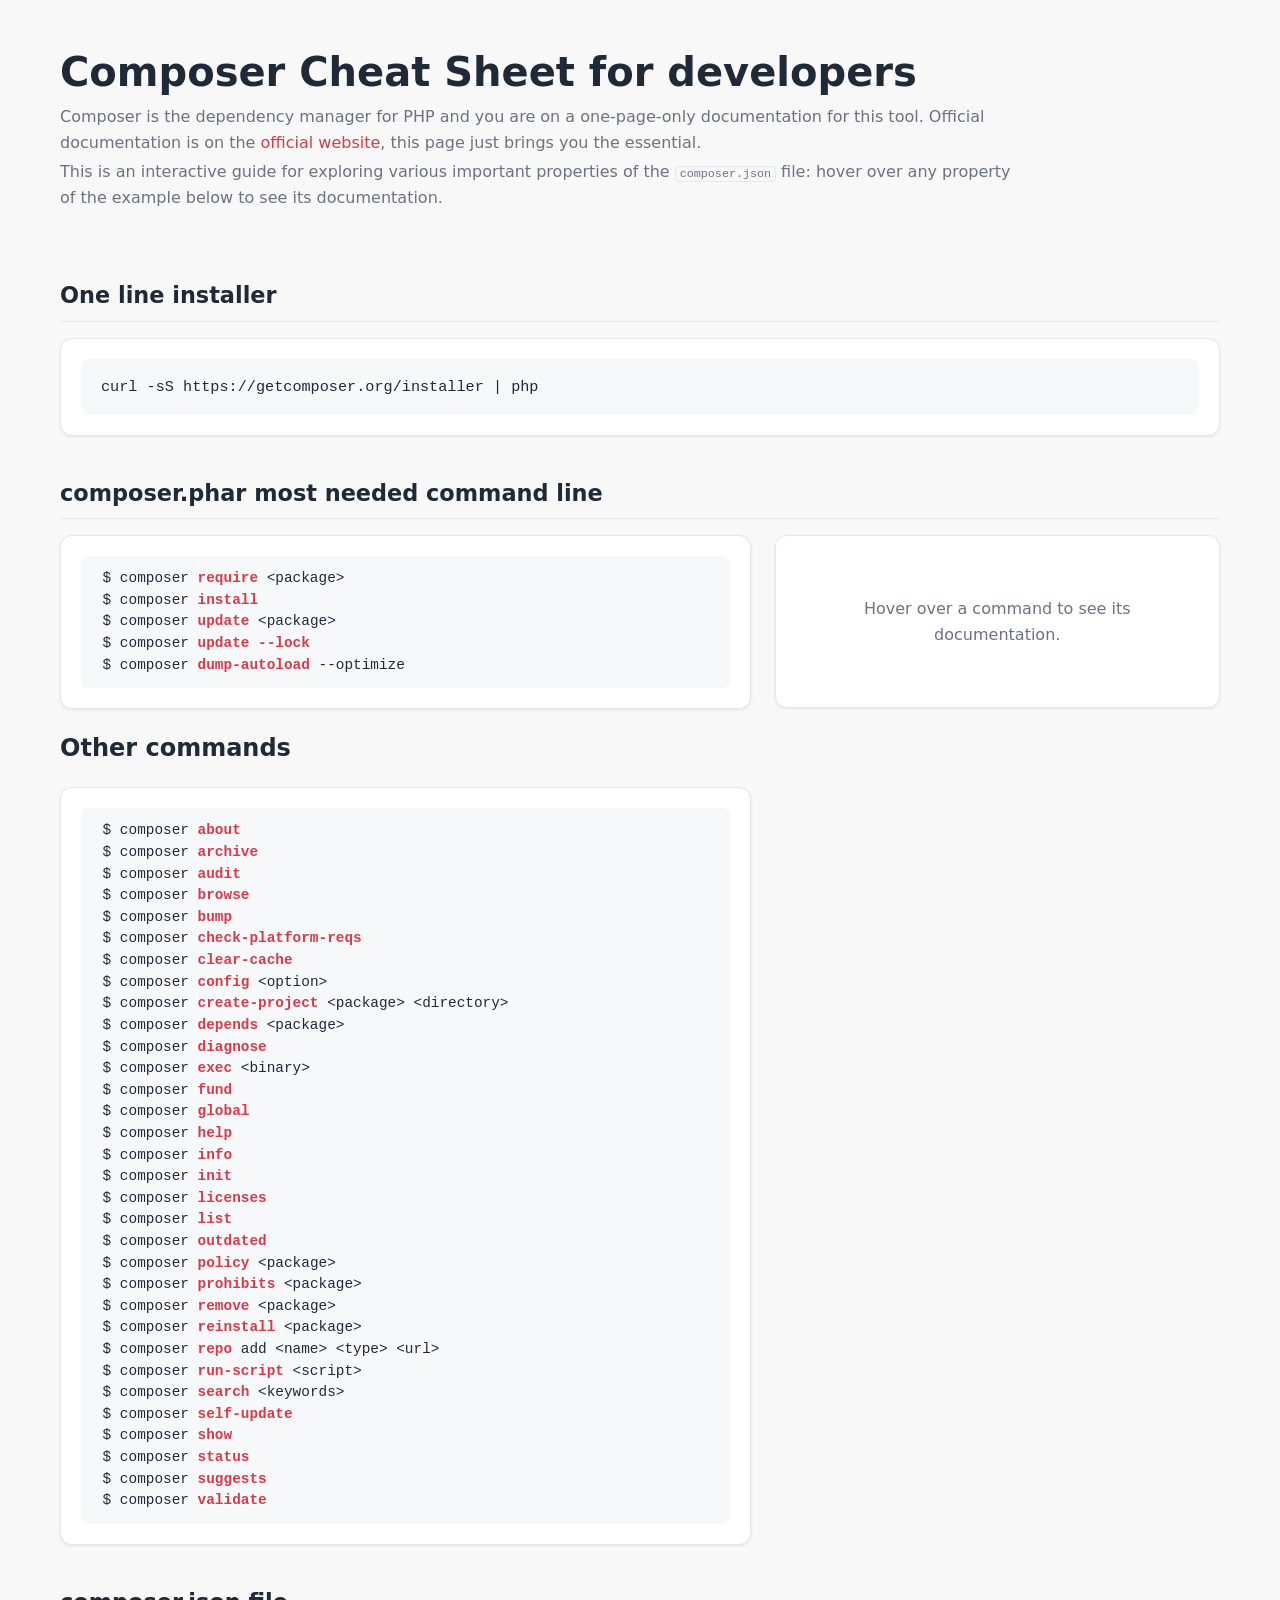
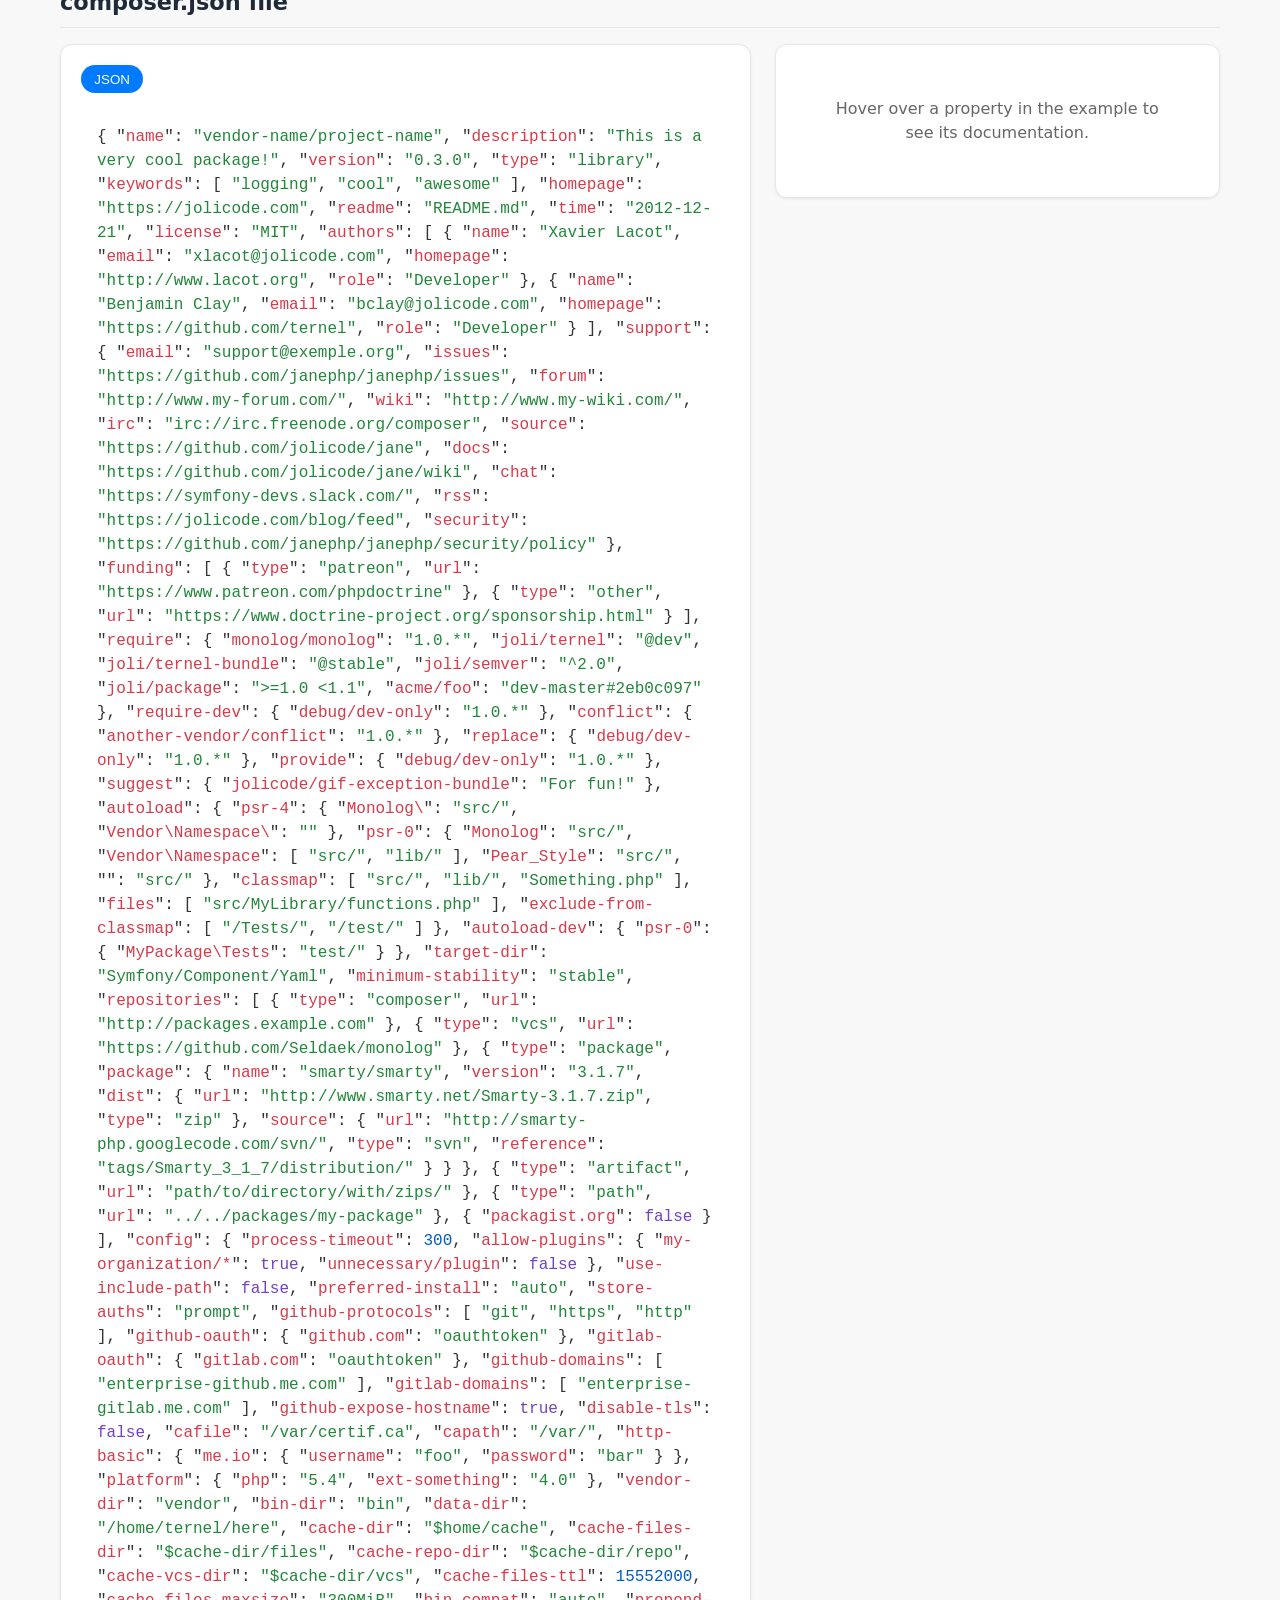
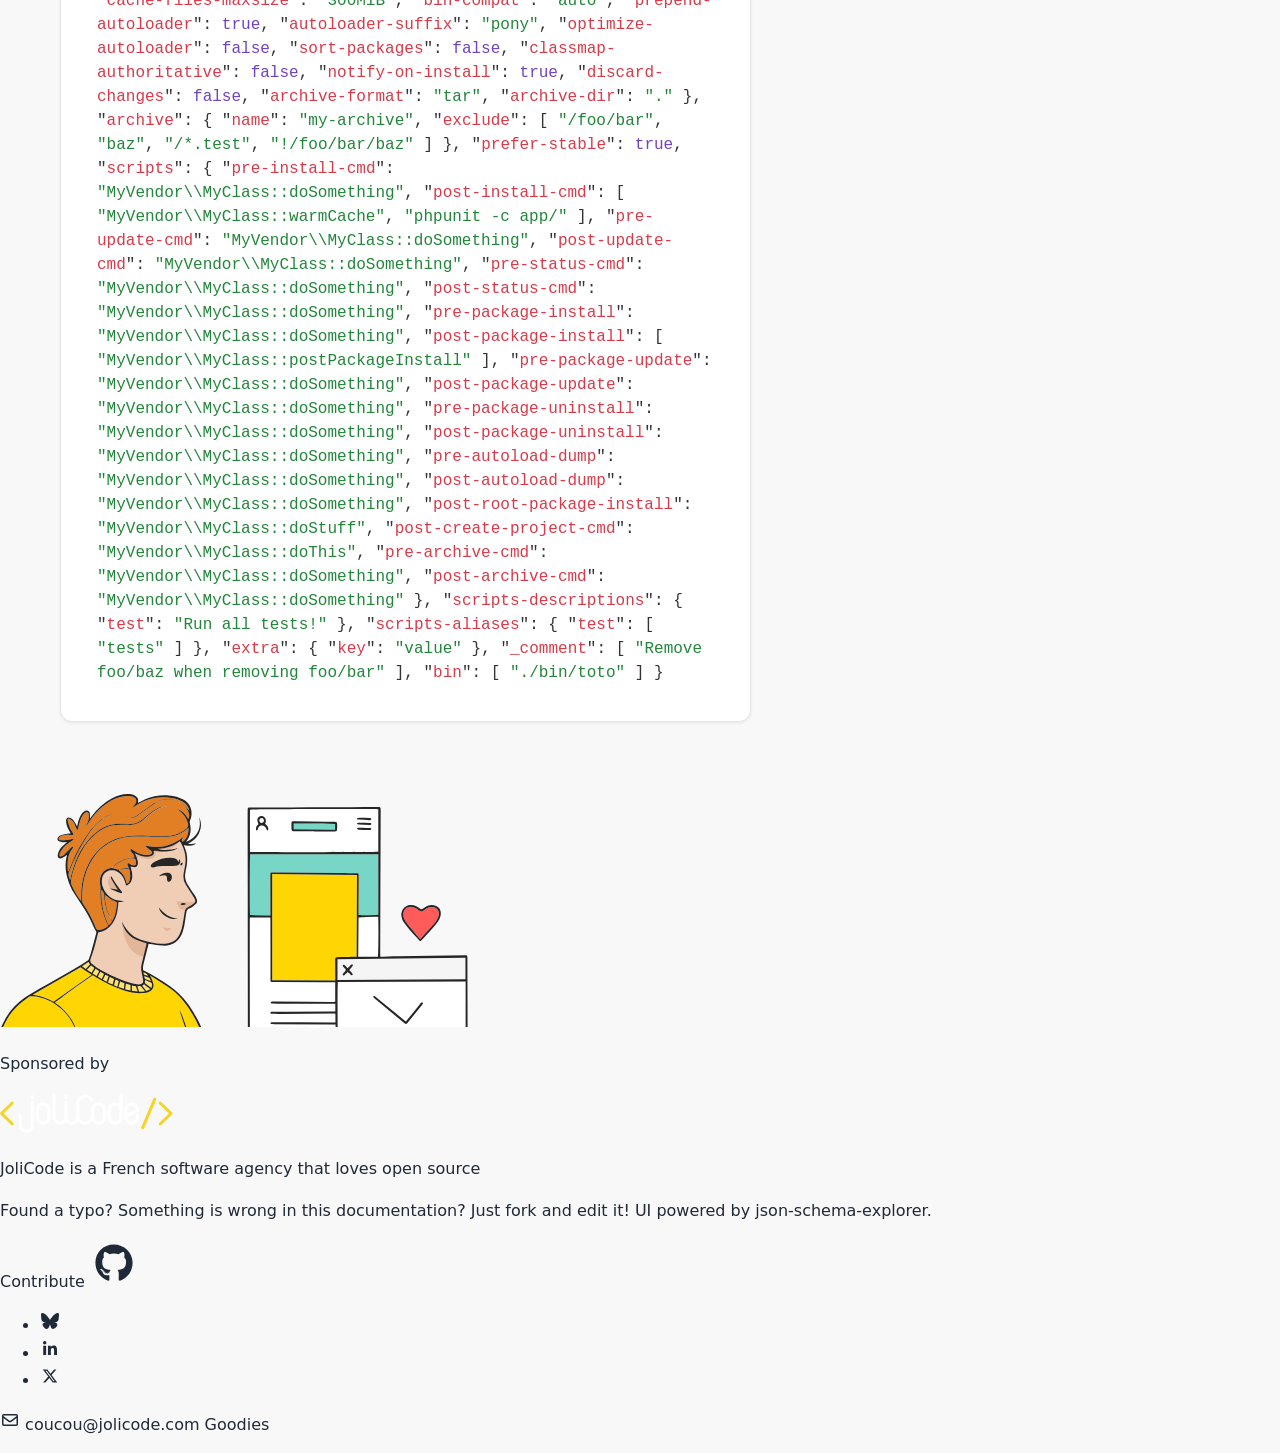
==== commit f7a6e2a5: "Fix typo in agency description" ====
--- a/index.html
+++ b/index.html
@@ -568,7 +568,7 @@
                 </svg>
             </a>
             <p>
-                JoliCode is a French software agency who loves open source
+                JoliCode is a French software agency that loves open source
             </p>
             <p class="jf-text-sm">
                 Found a typo? Something is wrong in this documentation? Just <a href="https://www.github.com/jolicode/composer-cheatsheet/blob/gh-pages/index.html" class="jf-link">fork and edit it</a>! UI powered by <a href="https://www.npmjs.com/package/json-schema-explorer" class="jf-link">json-schema-explorer</a>.
@@ -959,4 +959,4 @@
       })();
     </script>
   </body>
-</html>+</html>
